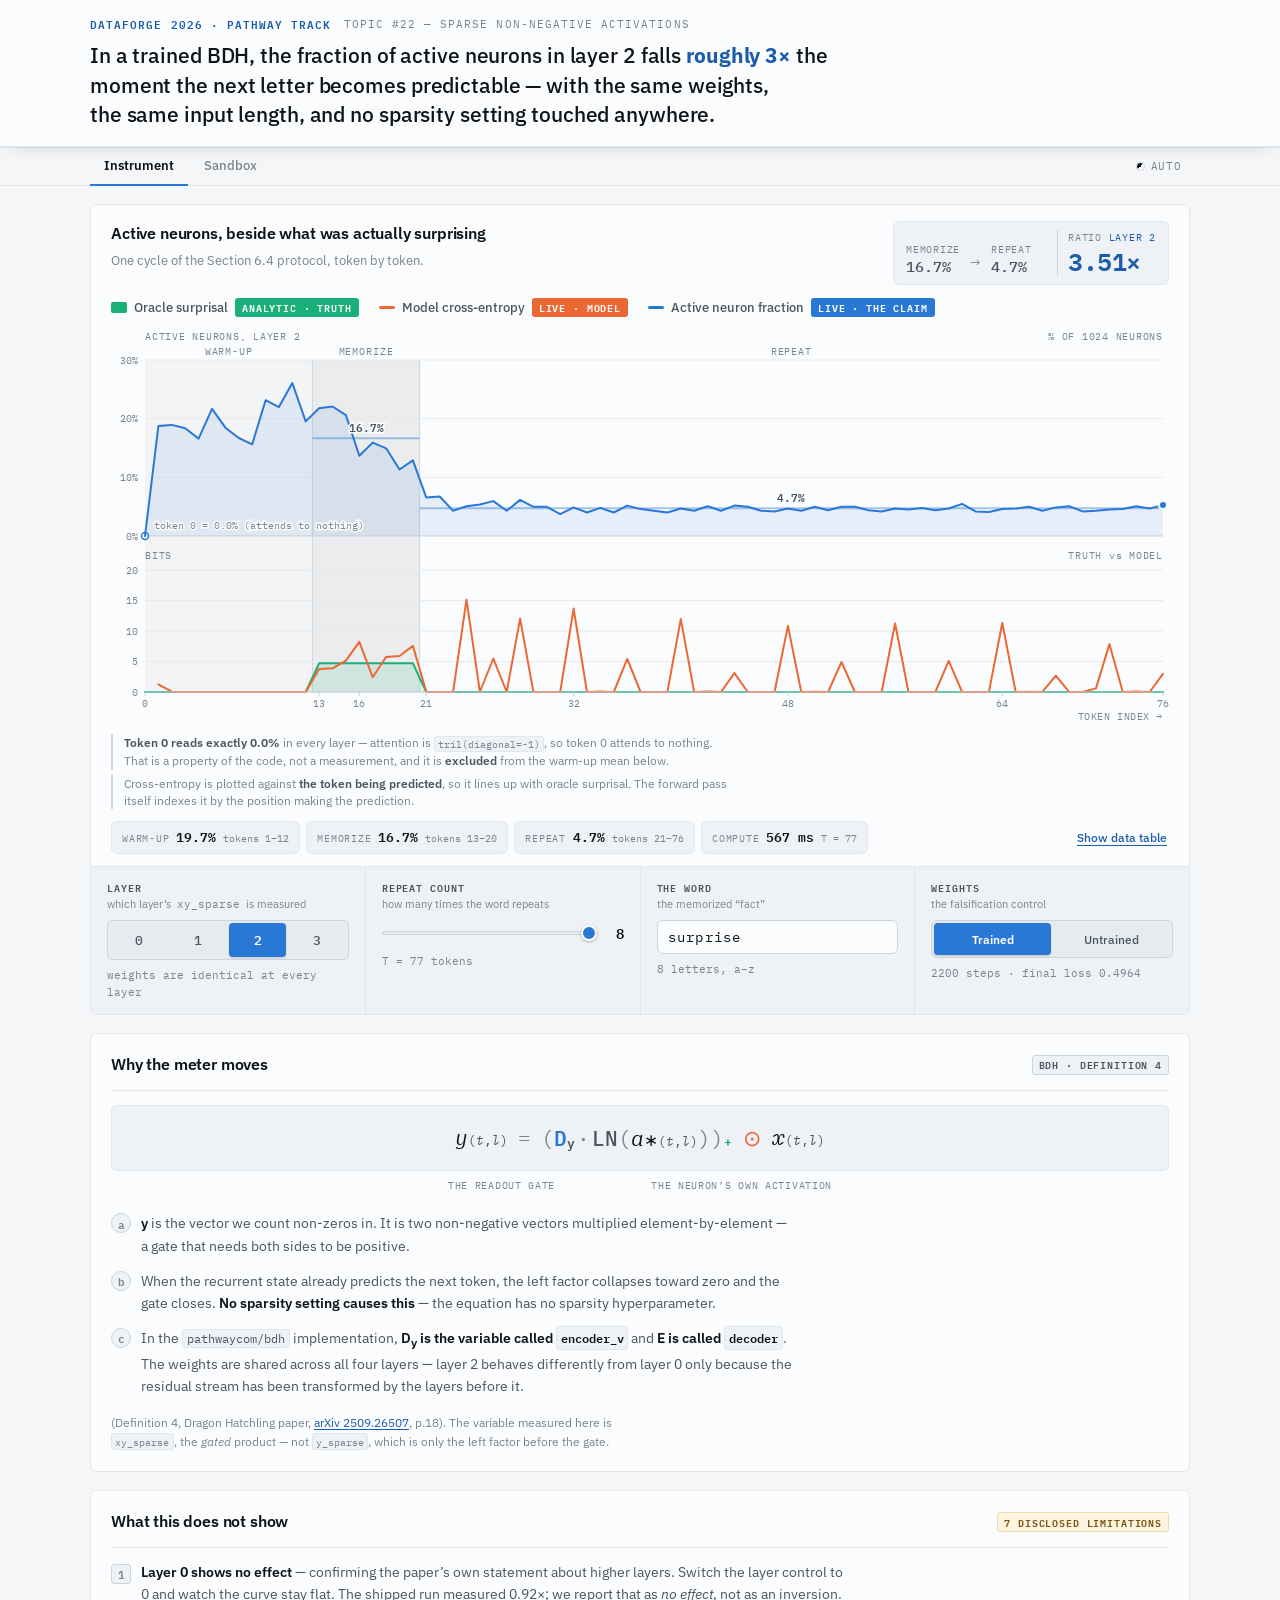
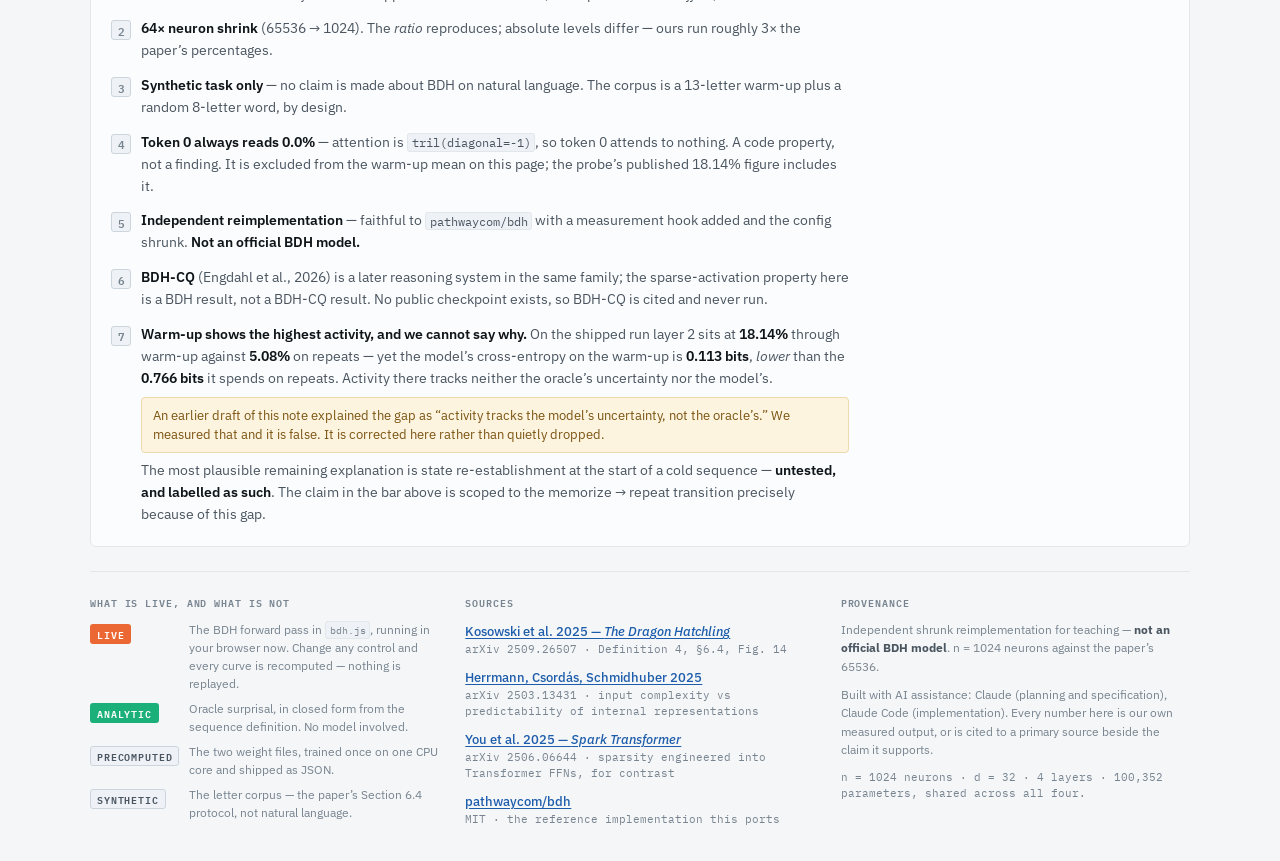
==== index.html @ a25bd355 "Initial release: Sparsity Is Not a Budget (DataForge 2026)" ====
<!DOCTYPE html>
<html lang="en">
<head>
<meta charset="utf-8">
<meta name="viewport" content="width=device-width, initial-scale=1">
<title>Sparsity Is Not a Budget</title>
<meta name="description" content="An interactive instrument: watch a trained BDH's active-neuron count collapse when the next letter becomes predictable. Live forward pass, no backend.">
<link rel="preconnect" href="https://fonts.googleapis.com">
<link rel="preconnect" href="https://fonts.gstatic.com" crossorigin>
<link rel="stylesheet" href="https://fonts.googleapis.com/css2?family=IBM+Plex+Mono:wght@400;500;600&amp;family=IBM+Plex+Sans:wght@400;500;600;700&amp;display=swap">
<link rel="stylesheet" href="style.css">
</head>
<body>

<!-- ============================ 1. CLAIM BAR (sticky) ==================== -->
<header class="claim" id="claimBar">
  <div class="claim__inner">
    <p class="claim__eyebrow">
      <span class="eyebrow__site">DataForge 2026 &middot; Pathway track</span>
      <span class="eyebrow__topic">Topic&nbsp;#22 &mdash; Sparse Non-Negative Activations</span>
    </p>
    <h1 class="claim__text">
      In a trained BDH, the fraction of active neurons in layer&nbsp;2 falls
      <strong>roughly 3&times;</strong> the moment the next letter becomes predictable &mdash;
      with the same weights, the same input length, and no sparsity setting touched anywhere.
    </h1>
  </div>
</header>

<nav class="tabs" aria-label="Views">
  <div class="tabs__inner">
    <button class="tab is-active" id="tabInstrument" role="tab" aria-selected="true" aria-controls="chartPanel" type="button">Instrument</button>
    <button class="tab" id="tabSandbox" role="tab" aria-selected="false" aria-controls="chartPanel" type="button">Sandbox</button>
    <span class="tabs__spacer"></span>
    <button class="theme-toggle" id="themeToggle" type="button" aria-label="Switch colour theme" title="Switch colour theme">
      <span class="theme-toggle__dot" aria-hidden="true"></span><span id="themeToggleLabel">Auto</span>
    </button>
  </div>
</nav>

<main>

<!-- ======================= SANDBOX OFF-DISTRIBUTION BANNER =============== -->
<div class="offdist" id="offdistBanner" hidden>
  <span class="badge badge--warn">OFF-DISTRIBUTION</span>
  <p>This model was trained only on the synthetic protocol above. Behaviour here is
     <strong>not evidence for or against the claim.</strong></p>
</div>

<!-- ============================ 2. MAIN CHART ============================ -->
<section class="panel panel--chart" id="chartPanel">

  <div class="figure__head">
    <div class="figure__titles">
      <h2 class="figure__title">Active neurons, beside what was actually surprising</h2>
      <p class="figure__sub" id="figureSub">One cycle of the Section&nbsp;6.4 protocol, token by token.</p>
    </div>
    <div class="readout" id="readout">
      <div class="readout__item">
        <span class="readout__label">Memorize</span>
        <span class="readout__value" id="roMem">&mdash;</span>
      </div>
      <div class="readout__arrow" aria-hidden="true">&rarr;</div>
      <div class="readout__item">
        <span class="readout__label">Repeat</span>
        <span class="readout__value" id="roRep">&mdash;</span>
      </div>
      <div class="readout__item readout__item--hero">
        <span class="readout__label">Ratio <span class="readout__layer" id="roLayerTag">layer 2</span></span>
        <span class="readout__value readout__value--hero" id="roRatio">&mdash;</span>
      </div>
    </div>
  </div>

  <ul class="legend" id="legend">
    <li class="legend__item">
      <span class="legend__key legend__key--area" data-series="oracle" aria-hidden="true"></span>
      <span class="legend__name">Oracle surprisal</span>
      <span class="badge badge--analytic">ANALYTIC &middot; TRUTH</span>
    </li>
    <li class="legend__item">
      <span class="legend__key" data-series="ce" aria-hidden="true"></span>
      <span class="legend__name">Model cross-entropy</span>
      <span class="badge badge--live">LIVE &middot; MODEL</span>
    </li>
    <li class="legend__item">
      <span class="legend__key" data-series="act" aria-hidden="true"></span>
      <span class="legend__name">Active neuron fraction</span>
      <span class="badge badge--claim">LIVE &middot; THE CLAIM</span>
    </li>
  </ul>

  <figure class="chart" id="chartWrap">
    <div class="chart__status" id="chartStatus" role="status">
      <span class="spinner" aria-hidden="true"></span>
      <span id="chartStatusText">Loading precomputed weights (1.4&nbsp;MB)&hellip;</span>
    </div>
    <svg id="chartSvg" role="img" tabindex="0"
         aria-label="Two stacked panels sharing one token axis. Top: active neuron fraction at the selected layer. Bottom: oracle surprisal and model cross-entropy, both in bits."></svg>
    <div class="tooltip" id="tooltip" hidden></div>
  </figure>

  <p class="chart__notes">
    <span class="note" id="noteTok0"><b>Token&nbsp;0 reads exactly 0.0%</b> in every layer &mdash; attention is
    <code>tril(diagonal=-1)</code>, so token&nbsp;0 attends to nothing. That is a property of the code,
    not a measurement, and it is <b>excluded</b> from the warm-up mean below.</span>
    <span class="note" id="noteAlign">Cross-entropy is plotted against <b>the token being predicted</b>, so it lines up
    with oracle surprisal. The forward pass itself indexes it by the position making the prediction.</span>
  </p>

  <div class="phasemeans">
    <div class="phasemeans__row" id="phaseMeansRow"></div>
    <button class="linkbtn" id="tableToggle" type="button" aria-expanded="false" aria-controls="tableView">Show data table</button>
  </div>

  <div class="tablewrap" id="tableView" hidden>
    <table class="datatable">
      <caption>Every value in the chart, per token. <span class="badge badge--live">LIVE</span></caption>
      <thead>
        <tr>
          <th scope="col">Token</th><th scope="col">Letter</th><th scope="col">Phase</th>
          <th scope="col">Active</th><th scope="col">of 1024</th>
          <th scope="col">Model CE</th><th scope="col">Oracle</th>
        </tr>
      </thead>
      <tbody id="tableBody"></tbody>
    </table>
  </div>

  <!-- ========================== 3. FOUR CONTROLS ========================= -->
  <div class="controls" id="controls">

    <div class="control" id="ctrlLayer">
      <span class="control__label" id="layerLabel">Layer
        <span class="control__hint">which layer&rsquo;s <code>xy_sparse</code> is measured</span>
      </span>
      <div class="segmented" role="radiogroup" aria-labelledby="layerLabel" id="layerSeg">
        <button role="radio" aria-checked="false" data-layer="0" type="button">0</button>
        <button role="radio" aria-checked="false" data-layer="1" type="button">1</button>
        <button role="radio" aria-checked="true"  data-layer="2" type="button" class="is-active">2</button>
        <button role="radio" aria-checked="false" data-layer="3" type="button">3</button>
      </div>
      <p class="control__meta" id="layerMeta">layer 0 is where the claim fails</p>
    </div>

    <div class="control" id="ctrlRepeats">
      <label class="control__label" for="repeatSlider">Repeat count
        <span class="control__hint">how many times the word repeats</span>
      </label>
      <div class="slider">
        <input type="range" id="repeatSlider" min="1" max="8" step="1" value="8">
        <output class="slider__out" id="repeatOut" for="repeatSlider">8</output>
      </div>
      <p class="control__meta" id="repeatMeta">T = 77 tokens</p>
    </div>

    <div class="control" id="ctrlWord">
      <label class="control__label" for="wordInput">The word
        <span class="control__hint">the memorized &ldquo;fact&rdquo;</span>
      </label>
      <input type="text" id="wordInput" value="surprise" maxlength="8" spellcheck="false"
             autocapitalize="off" autocomplete="off" autocorrect="off" aria-describedby="wordMsg">
      <p class="control__meta" id="wordMsg">8 letters, a&ndash;z</p>
    </div>

    <div class="control" id="ctrlWeights">
      <span class="control__label" id="weightsLabel">Weights
        <span class="control__hint">the falsification control</span>
      </span>
      <div class="segmented segmented--wide" role="radiogroup" aria-labelledby="weightsLabel" id="weightsSeg">
        <button role="radio" aria-checked="true" data-weights="trained" type="button" class="is-active">Trained</button>
        <button role="radio" aria-checked="false" data-weights="untrained" type="button">Untrained</button>
      </div>
      <p class="control__meta" id="weightsMeta">2200 steps &middot; final loss 0.4964</p>
    </div>

  </div>

  <div class="control control--sandbox" id="sandboxControl" hidden>
    <label class="control__label" for="sandboxInput">Your letters
      <span class="control__hint">anything a&ndash;z, up to 96</span>
    </label>
    <input type="text" id="sandboxInput" value="thequickbrownfoxjumpsoverthelazydog" maxlength="96"
           spellcheck="false" autocapitalize="off" autocomplete="off" autocorrect="off"
           aria-describedby="sandboxMsg">
    <p class="control__meta" id="sandboxMsg">35 letters</p>
  </div>

</section>

<!-- ========================= 4. MECHANISM PANEL ========================== -->
<section class="panel panel--mech">
  <div class="panel__head">
    <h2>Why the meter moves</h2>
    <span class="badge badge--source">BDH &middot; Definition 4</span>
  </div>

  <div class="eq" role="math" aria-label="y at t and l equals the quantity D-sub-y times layer-norm of a-star at t and l, rectified, element-wise-multiplied by x at t and l">
    <span class="eq__term"><i>y</i><sub>(<i>t</i>,<i>l</i>)</sub></span>
    <span class="eq__rel">=</span>
    <span class="eq__term">
      <span class="eq__paren">(</span><span class="eq__mat">D<sub>y</sub></span><span class="eq__dot">&middot;</span><span class="eq__op">LN</span><span class="eq__paren">(</span><i>a</i><span class="eq__star">&lowast;</span><sub>(<i>t</i>,<i>l</i>)</sub><span class="eq__paren">)</span><span class="eq__paren">)</span><sup class="eq__plus">+</sup>
    </span>
    <span class="eq__odot">&#8857;</span>
    <span class="eq__term"><i>x</i><sub>(<i>t</i>,<i>l</i>)</sub></span>
  </div>
  <p class="eq__gloss"><span class="eq__gloss-a">the readout gate</span><span class="eq__gloss-b">the neuron&rsquo;s own activation</span></p>

  <ol class="mech">
    <li><b>y</b> is the vector we count non-zeros in. It is two non-negative vectors multiplied
        element-by-element &mdash; a gate that needs both sides to be positive.</li>
    <li>When the recurrent state already predicts the next token, the left factor collapses
        toward zero and the gate closes. <b>No sparsity setting causes this</b> &mdash; the equation
        has no sparsity hyperparameter.</li>
    <li>In the <code>pathwaycom/bdh</code> implementation, <b>D<sub>y</sub> is the variable called
        <code>encoder_v</code></b> and <b>E is called <code>decoder</code></b>. The weights are shared
        across all four layers &mdash; layer&nbsp;2 behaves differently from layer&nbsp;0 only because the
        residual stream has been transformed by the layers before it.</li>
  </ol>

  <p class="src">(Definition 4, Dragon Hatchling paper,
     <a href="https://arxiv.org/abs/2509.26507">arXiv 2509.26507</a>, p.18).
     The variable measured here is <code>xy_sparse</code>, the <em>gated</em> product &mdash; not
     <code>y_sparse</code>, which is only the left factor before the gate.</p>
</section>

<!-- ========================== 5. HONESTY PANEL =========================== -->
<section class="panel panel--honesty">
  <div class="panel__head">
    <h2>What this does not show</h2>
    <span class="badge badge--warn">7 disclosed limitations</span>
  </div>
  <ol class="honesty">
    <li><b>Layer 0 shows no effect</b> &mdash; confirming the paper&rsquo;s own statement about higher
        layers. Switch the layer control to 0 and watch the curve stay flat. The shipped run measured
        0.92&times;; we report that as <em>no effect</em>, not as an inversion.</li>
    <li><b>64&times; neuron shrink</b> (65536 &rarr; 1024). The <em>ratio</em> reproduces; absolute
        levels differ &mdash; ours run roughly 3&times; the paper&rsquo;s percentages.</li>
    <li><b>Synthetic task only</b> &mdash; no claim is made about BDH on natural language. The corpus
        is a 13-letter warm-up plus a random 8-letter word, by design.</li>
    <li><b>Token 0 always reads 0.0%</b> &mdash; attention is <code>tril(diagonal=-1)</code>, so token 0
        attends to nothing. A code property, not a finding. It is excluded from the warm-up mean on
        this page; the probe&rsquo;s published 18.14% figure includes it.</li>
    <li><b>Independent reimplementation</b> &mdash; faithful to <code>pathwaycom/bdh</code> with a
        measurement hook added and the config shrunk. <b>Not an official BDH model.</b></li>
    <li><b>BDH-CQ</b> (Engdahl et al., 2026) is a later reasoning system in the same family; the
        sparse-activation property here is a BDH result, not a BDH-CQ result. No public checkpoint
        exists, so BDH-CQ is cited and never run.</li>
    <li><b>Warm-up shows the highest activity, and we cannot say why.</b>
        On the shipped run layer 2 sits at <b>18.14%</b> through warm-up against <b>5.08%</b> on
        repeats &mdash; yet the model&rsquo;s cross-entropy on the warm-up is <b>0.113 bits</b>,
        <em>lower</em> than the <b>0.766 bits</b> it spends on repeats. Activity there tracks neither
        the oracle&rsquo;s uncertainty nor the model&rsquo;s.
        <span class="honesty__corr">An earlier draft of this note explained the gap as
        &ldquo;activity tracks the model&rsquo;s uncertainty, not the oracle&rsquo;s.&rdquo; We measured
        that and it is false. It is corrected here rather than quietly dropped.</span>
        The most plausible remaining explanation is state re-establishment at the start of a cold
        sequence &mdash; <b>untested, and labelled as such</b>. The claim in the bar above is scoped to
        the memorize&nbsp;&rarr;&nbsp;repeat transition precisely because of this gap.</li>
  </ol>
</section>

<!-- ============================== FOOTER ================================= -->
<footer class="foot">
  <div class="foot__grid">
    <div class="foot__col">
      <h3>What is live, and what is not</h3>
      <dl class="keylist">
        <dt><span class="badge badge--live">LIVE</span></dt>
        <dd>The BDH forward pass in <code>bdh.js</code>, running in your browser now. Change any
            control and every curve is recomputed &mdash; nothing is replayed.</dd>
        <dt><span class="badge badge--analytic">ANALYTIC</span></dt>
        <dd>Oracle surprisal, in closed form from the sequence definition. No model involved.</dd>
        <dt><span class="badge badge--pre">PRECOMPUTED</span></dt>
        <dd>The two weight files, trained once on one CPU core and shipped as JSON.</dd>
        <dt><span class="badge badge--syn">SYNTHETIC</span></dt>
        <dd>The letter corpus &mdash; the paper&rsquo;s Section 6.4 protocol, not natural language.</dd>
      </dl>
    </div>
    <div class="foot__col">
      <h3>Sources</h3>
      <ul class="foot__links">
        <li><a href="https://arxiv.org/abs/2509.26507">Kosowski et al. 2025 &mdash; <i>The Dragon Hatchling</i></a>
            <span>arXiv 2509.26507 &middot; Definition 4, &sect;6.4, Fig. 14</span></li>
        <li><a href="https://arxiv.org/abs/2503.13431">Herrmann, Csord&aacute;s, Schmidhuber 2025</a>
            <span>arXiv 2503.13431 &middot; input complexity vs predictability of internal representations</span></li>
        <li><a href="https://arxiv.org/abs/2506.06644">You et al. 2025 &mdash; <i>Spark Transformer</i></a>
            <span>arXiv 2506.06644 &middot; sparsity engineered into Transformer FFNs, for contrast</span></li>
        <li><a href="https://github.com/pathwaycom/bdh">pathwaycom/bdh</a>
            <span>MIT &middot; the reference implementation this ports</span></li>
      </ul>
    </div>
    <div class="foot__col">
      <h3>Provenance</h3>
      <p class="foot__note">Independent shrunk reimplementation for teaching &mdash; <b>not an official
         BDH model</b>. n = 1024 neurons against the paper&rsquo;s 65536.</p>
      <p class="foot__note">Built with AI assistance: Claude (planning and specification),
         Claude Code (implementation). Every number here is our own measured output, or is cited to a
         primary source beside the claim it supports.</p>
      <p class="foot__note foot__stamp" id="buildStamp"></p>
    </div>
  </div>
</footer>

</main>

<script src="bdh.js"></script>
<script src="app.js"></script>
</body>
</html>
---- style.css ----
/* =====================================================================
   Sparsity Is Not a Budget - stylesheet
   DataForge 2026 / Pathway track / Topic #22

   Identity: a laboratory instrument panel. Recessed wells for controls,
   hairline rules, monospace for every measured number, one accent hue.

   Colour: series hues come from the validated dataviz palette and were
   re-run against THIS page's surfaces (#fbfcfd light, #161c21 dark) in
   both modes. Light-mode aqua sits at 2.74:1 against the surface, which
   obligates relief - discharged by the always-present legend, the direct
   end-labels on every curve, and the data table.
   ===================================================================== */

/* ------------------------------------------------------- tokens: light */
:root {
  color-scheme: light;

  --plane:      #f4f6f8;
  --surface:    #fbfcfd;
  --surface-2:  #eef2f6;
  --surface-3:  #e6ebf0;

  --ink:        #0e1418;
  --ink-2:      #4a5560;
  --ink-3:      #78848f;

  --rule:       #e2e7ec;
  --rule-2:     #ccd5dd;

  --accent:     #2a78d6;
  --accent-ink: #1c5cab;
  --accent-wash: rgba(42, 120, 214, 0.10);

  --s-act:      #2a78d6;   /* slot 1  - active neuron fraction (the claim) */
  --s-ce:       #eb6834;   /* slot 2  - model cross-entropy              */
  --s-oracle:   #1baf7a;   /* slot 3  - oracle surprisal (truth)         */
  --s-oracle-wash: rgba(27, 175, 122, 0.13);
  --s-act-wash:    rgba(42, 120, 214, 0.10);

  --warn-bg:    #fdf4e0;
  --warn-ink:   #7a5310;
  --warn-rule:  #ecd9ac;

  --band-warm:  rgba(14, 20, 24, 0.030);
  --band-mem:   rgba(14, 20, 24, 0.065);
  --band-rep:   rgba(14, 20, 24, 0.000);

  --grid:       #e6ebf0;
  --axis:       #ccd5dd;

  --shadow-bar: 0 1px 0 rgba(14, 20, 24, 0.06), 0 6px 20px -14px rgba(14, 20, 24, 0.40);

  --sans: "IBM Plex Sans", ui-sans-serif, system-ui, -apple-system, "Segoe UI", Roboto, sans-serif;
  --mono: "IBM Plex Mono", ui-monospace, SFMono-Regular, "SF Mono", Menlo, Consolas, monospace;

  --wrap: 1140px;
  --r: 6px;
}

/* -------------------------------------------------------- tokens: dark */
@media (prefers-color-scheme: dark) {
  :root:not([data-theme="light"]) {
    color-scheme: dark;

    --plane:      #0c1013;
    --surface:    #161c21;
    --surface-2:  #1d252c;
    --surface-3:  #253039;

    --ink:        #f2f5f7;
    --ink-2:      #b3bec8;
    --ink-3:      #7f8b96;

    --rule:       #242d34;
    --rule-2:     #33404a;

    --accent:     #3987e5;
    --accent-ink: #86b6ef;
    --accent-wash: rgba(57, 135, 229, 0.16);

    --s-act:      #3987e5;
    --s-ce:       #d95926;
    --s-oracle:   #199e70;
    --s-oracle-wash: rgba(25, 158, 112, 0.18);
    --s-act-wash:    rgba(57, 135, 229, 0.15);

    --warn-bg:    #2b2211;
    --warn-ink:   #e8bd63;
    --warn-rule:  #4a3c1c;

    --band-warm:  rgba(255, 255, 255, 0.030);
    --band-mem:   rgba(255, 255, 255, 0.062);
    --band-rep:   rgba(255, 255, 255, 0.000);

    --grid:       #232c33;
    --axis:       #33404a;

    --shadow-bar: 0 1px 0 rgba(0, 0, 0, 0.5), 0 8px 24px -16px rgba(0, 0, 0, 0.9);
  }
}

:root[data-theme="dark"] {
  color-scheme: dark;

  --plane:      #0c1013;
  --surface:    #161c21;
  --surface-2:  #1d252c;
  --surface-3:  #253039;

  --ink:        #f2f5f7;
  --ink-2:      #b3bec8;
  --ink-3:      #7f8b96;

  --rule:       #242d34;
  --rule-2:     #33404a;

  --accent:     #3987e5;
  --accent-ink: #86b6ef;
  --accent-wash: rgba(57, 135, 229, 0.16);

  --s-act:      #3987e5;
  --s-ce:       #d95926;
  --s-oracle:   #199e70;
  --s-oracle-wash: rgba(25, 158, 112, 0.18);
  --s-act-wash:    rgba(57, 135, 229, 0.15);

  --warn-bg:    #2b2211;
  --warn-ink:   #e8bd63;
  --warn-rule:  #4a3c1c;

  --band-warm:  rgba(255, 255, 255, 0.030);
  --band-mem:   rgba(255, 255, 255, 0.062);
  --band-rep:   rgba(255, 255, 255, 0.000);

  --grid:       #232c33;
  --axis:       #33404a;

  --shadow-bar: 0 1px 0 rgba(0, 0, 0, 0.5), 0 8px 24px -16px rgba(0, 0, 0, 0.9);
}

/* ------------------------------------------------------------ baseline */
*, *::before, *::after { box-sizing: border-box; }

/* Author styles beat the UA sheet, so several flex/grid components here
   would ignore the `hidden` attribute without this. The app toggles
   visibility with el.hidden throughout, so it has to hold everywhere. */
[hidden] { display: none !important; }

html { -webkit-text-size-adjust: 100%; }

body {
  margin: 0;
  background: var(--plane);
  color: var(--ink);
  font-family: var(--sans);
  font-size: 15px;
  line-height: 1.6;
  -webkit-font-smoothing: antialiased;
}

h1, h2, h3 { text-wrap: balance; margin: 0; }
p { margin: 0; }
a { color: var(--accent-ink); text-decoration-thickness: 1px; text-underline-offset: 2px; }
a:hover { color: var(--accent); }

code {
  font-family: var(--mono);
  font-size: 0.86em;
  background: var(--surface-2);
  border: 1px solid var(--rule);
  border-radius: 3px;
  padding: 0.08em 0.32em;
}

:focus-visible {
  outline: 2px solid var(--accent);
  outline-offset: 2px;
  border-radius: 2px;
}

main {
  max-width: var(--wrap);
  margin: 0 auto;
  padding: 18px 20px 0;
  display: flex;
  flex-direction: column;
  gap: 18px;
}

/* ================================================== 1. CLAIM BAR ====== */
.claim {
  position: sticky;
  top: 0;
  z-index: 40;
  background: var(--surface);
  border-bottom: 1px solid var(--rule);
  box-shadow: var(--shadow-bar);
  transition: padding 160ms ease;
}

.claim__inner {
  max-width: var(--wrap);
  margin: 0 auto;
  padding: 16px 20px;
  display: flex;
  flex-direction: column;
  gap: 8px;
  transition: padding 160ms ease, gap 160ms ease;
}

.claim__eyebrow {
  display: flex;
  flex-wrap: wrap;
  gap: 6px 12px;
  font-family: var(--mono);
  font-size: 10.5px;
  letter-spacing: 0.10em;
  text-transform: uppercase;
  color: var(--ink-3);
  transition: opacity 140ms ease, max-height 160ms ease;
  overflow: hidden;
  max-height: 46px;   /* room for two lines: the pair wraps below ~430px */
}

.eyebrow__site { color: var(--accent-ink); font-weight: 600; }

.claim__text {
  font-size: clamp(15px, 1.05vw + 11.5px, 21px);
  font-weight: 500;
  line-height: 1.42;
  letter-spacing: -0.005em;
  max-width: 74ch;
  color: var(--ink);
  transition: font-size 160ms ease;
}

.claim__text strong {
  font-weight: 700;
  color: var(--accent-ink);
  white-space: nowrap;
}

/* scroll-condensed state: the sentence stays whole, the chrome recedes */
.claim.is-condensed .claim__inner { padding-top: 9px; padding-bottom: 9px; gap: 0; }
.claim.is-condensed .claim__eyebrow { max-height: 0; opacity: 0; }
.claim.is-condensed .claim__text { font-size: clamp(12.5px, 0.62vw + 10.6px, 15.5px); }

/* ====================================================== TAB STRIP ===== */
.tabs {
  position: sticky;
  z-index: 39;
  top: var(--claim-h, 96px);
  background: var(--plane);
  border-bottom: 1px solid var(--rule);
}

.tabs__inner {
  max-width: var(--wrap);
  margin: 0 auto;
  padding: 0 20px;
  display: flex;
  align-items: stretch;
  gap: 2px;
}

.tabs__spacer { flex: 1; }

.tab {
  appearance: none;
  border: 0;
  background: none;
  font-family: var(--sans);
  font-size: 13px;
  font-weight: 500;
  color: var(--ink-3);
  padding: 10px 14px;
  cursor: pointer;
  border-bottom: 2px solid transparent;
  margin-bottom: -1px;
  transition: color 120ms ease, border-color 120ms ease;
}

.tab:hover { color: var(--ink-2); }
.tab.is-active { color: var(--ink); border-bottom-color: var(--accent); font-weight: 600; }

.theme-toggle {
  appearance: none;
  background: none;
  border: 0;
  align-self: center;
  display: flex;
  align-items: center;
  gap: 6px;
  font-family: var(--mono);
  font-size: 10.5px;
  letter-spacing: 0.08em;
  text-transform: uppercase;
  color: var(--ink-3);
  cursor: pointer;
  padding: 6px 8px;
}

.theme-toggle:hover { color: var(--ink-2); }

.theme-toggle__dot {
  width: 9px; height: 9px;
  border-radius: 50%;
  border: 1px solid var(--rule-2);
  background: linear-gradient(135deg, var(--ink) 50%, var(--surface) 50%);
}

/* ========================================================= PANELS ===== */
.panel {
  background: var(--surface);
  border: 1px solid var(--rule);
  border-radius: var(--r);
}

.panel--chart { padding: 0; overflow: hidden; }

.panel--mech, .panel--honesty { padding: 18px 20px 20px; }

.panel__head {
  display: flex;
  align-items: center;
  justify-content: space-between;
  gap: 12px;
  flex-wrap: wrap;
  padding-bottom: 12px;
  margin-bottom: 14px;
  border-bottom: 1px solid var(--rule);
}

.panel__head h2 { font-size: 16px; font-weight: 600; letter-spacing: -0.01em; }

/* ========================================================= BADGES ===== */
.badge {
  display: inline-block;
  font-family: var(--mono);
  font-size: 9.5px;
  font-weight: 600;
  letter-spacing: 0.09em;
  text-transform: uppercase;
  padding: 2.5px 6px;
  border-radius: 3px;
  border: 1px solid transparent;
  white-space: nowrap;
  line-height: 1.35;
}

.badge--live     { color: #fff;            background: var(--s-ce);      }
.badge--claim    { color: #fff;            background: var(--s-act);     }
.badge--analytic { color: #fff;            background: var(--s-oracle);  }
.badge--pre      { color: var(--ink-2);    background: var(--surface-2); border-color: var(--rule-2); }
.badge--syn      { color: var(--ink-2);    background: var(--surface-2); border-color: var(--rule-2); }
.badge--source   { color: var(--ink-2);    background: var(--surface-2); border-color: var(--rule-2); }
.badge--warn     { color: var(--warn-ink); background: var(--warn-bg);   border-color: var(--warn-rule); }

/* ============================================= OFF-DISTRIBUTION ======= */
.offdist {
  display: flex;
  gap: 12px;
  align-items: flex-start;
  background: var(--warn-bg);
  border: 1px solid var(--warn-rule);
  border-radius: var(--r);
  padding: 12px 14px;
  color: var(--warn-ink);
  font-size: 13.5px;
  line-height: 1.5;
}

.offdist p { max-width: 78ch; }
.offdist strong { font-weight: 600; }

/* ==================================================== FIGURE HEAD ===== */
.figure__head {
  display: flex;
  align-items: flex-start;
  justify-content: space-between;
  gap: 16px 24px;
  flex-wrap: wrap;
  padding: 16px 20px 12px;
}

.figure__title { font-size: 16px; font-weight: 600; letter-spacing: -0.01em; }

.figure__sub {
  font-size: 12.5px;
  color: var(--ink-3);
  margin-top: 3px;
  max-width: 62ch;
}

/* the claim's own numbers, read straight off the live curve */
.readout {
  display: flex;
  align-items: flex-end;
  gap: 10px;
  padding: 8px 12px;
  background: var(--surface-2);
  border: 1px solid var(--rule);
  border-radius: var(--r);
}

.readout__item { display: flex; flex-direction: column; gap: 1px; min-width: 54px; }

.readout__label {
  font-family: var(--mono);
  font-size: 9.5px;
  letter-spacing: 0.08em;
  text-transform: uppercase;
  color: var(--ink-3);
  white-space: nowrap;
}

.readout__layer { color: var(--accent-ink); }

.readout__value {
  font-family: var(--mono);
  font-size: 15px;
  font-weight: 500;
  color: var(--ink-2);
  font-variant-numeric: tabular-nums;
  line-height: 1.2;
}

.readout__value--hero {
  font-size: 25px;
  font-weight: 600;
  color: var(--accent-ink);
  font-variant-numeric: normal;
  letter-spacing: -0.02em;
}

.readout__arrow { color: var(--ink-3); font-size: 13px; padding-bottom: 3px; }

.readout__item--hero { border-left: 1px solid var(--rule-2); padding-left: 10px; margin-left: 2px; }

.readout.is-stale { opacity: 0.45; }

/* ========================================================= LEGEND ===== */
.legend {
  list-style: none;
  margin: 0;
  padding: 0 20px 12px;
  display: flex;
  flex-wrap: wrap;
  gap: 8px 20px;
}

.legend__item { display: flex; align-items: center; gap: 7px; }

.legend__key {
  width: 16px; height: 3px; border-radius: 2px; flex: none;
}

.legend__key[data-series="act"]    { background: var(--s-act);    }
.legend__key[data-series="ce"]     { background: var(--s-ce);     }
.legend__key[data-series="oracle"] { background: var(--s-oracle); }

.legend__key--area {
  height: 11px;
  border-radius: 2px;
  background: var(--s-oracle-wash);
  border-bottom: 2px solid var(--s-oracle);
}

.legend__name { font-size: 12.5px; color: var(--ink-2); font-weight: 500; }

.legend__item.is-dim { opacity: 0.34; }

/* ========================================================== CHART ===== */
.chart {
  position: relative;
  margin: 0;
  padding: 0 8px;
}

#chartSvg { display: block; width: 100%; height: auto; touch-action: pan-y; }

.chart__status {
  position: absolute;
  inset: 0;
  display: flex;
  align-items: center;
  justify-content: center;
  gap: 10px;
  background: color-mix(in srgb, var(--surface) 84%, transparent);
  font-size: 12.5px;
  color: var(--ink-2);
  z-index: 3;
  border-radius: var(--r);
}

.chart__status[hidden] { display: none; }
.chart__status.is-error { color: var(--warn-ink); background: var(--warn-bg); text-align: center; padding: 0 20px; }

.spinner {
  width: 13px; height: 13px; flex: none;
  border: 2px solid var(--rule-2);
  border-top-color: var(--accent);
  border-radius: 50%;
  animation: spin 720ms linear infinite;
}

@keyframes spin { to { transform: rotate(360deg); } }

.tooltip {
  position: absolute;
  z-index: 6;
  pointer-events: none;
  background: var(--surface);
  border: 1px solid var(--rule-2);
  border-radius: var(--r);
  box-shadow: 0 8px 24px -12px rgba(0, 0, 0, 0.45);
  padding: 8px 10px;
  min-width: 168px;
  font-size: 12px;
}

.tooltip[hidden] { display: none; }

.tip__head {
  display: flex;
  align-items: baseline;
  gap: 7px;
  padding-bottom: 6px;
  margin-bottom: 6px;
  border-bottom: 1px solid var(--rule);
}

.tip__tok { font-family: var(--mono); font-size: 10px; color: var(--ink-3); letter-spacing: 0.06em; }
.tip__letter { font-family: var(--mono); font-size: 15px; font-weight: 600; color: var(--ink); }
.tip__phase { margin-left: auto; font-family: var(--mono); font-size: 9.5px; text-transform: uppercase; letter-spacing: 0.08em; color: var(--ink-3); }

.tip__row { display: flex; align-items: center; gap: 7px; padding: 1.5px 0; }
.tip__key { width: 11px; height: 2.5px; border-radius: 2px; flex: none; }
.tip__val { font-family: var(--mono); font-weight: 600; color: var(--ink); font-variant-numeric: tabular-nums; }
.tip__name { color: var(--ink-3); font-size: 11px; margin-left: auto; }
.tip__note { margin-top: 5px; padding-top: 5px; border-top: 1px solid var(--rule); color: var(--ink-3); font-size: 10.5px; line-height: 1.4; }

/* ---------------------------------------------------- chart notes ---- */
.chart__notes {
  display: flex;
  flex-direction: column;
  gap: 5px;
  padding: 10px 20px 0;
}

.note {
  font-size: 11.5px;
  line-height: 1.5;
  color: var(--ink-3);
  padding-left: 11px;
  border-left: 2px solid var(--rule-2);
  max-width: 88ch;
}

.note b { color: var(--ink-2); font-weight: 600; }

/* --------------------------------------------------- phase means ----- */
.phasemeans {
  display: flex;
  align-items: center;
  justify-content: space-between;
  gap: 12px;
  flex-wrap: wrap;
  padding: 12px 20px;
}

.phasemeans__row { display: flex; flex-wrap: wrap; gap: 6px; }

.pm {
  display: flex;
  align-items: baseline;
  gap: 7px;
  background: var(--surface-2);
  border: 1px solid var(--rule);
  border-radius: var(--r);
  padding: 5px 10px;
}

.pm__name {
  font-family: var(--mono);
  font-size: 9.5px;
  letter-spacing: 0.08em;
  text-transform: uppercase;
  color: var(--ink-3);
}

.pm__val { font-family: var(--mono); font-size: 13px; font-weight: 600; color: var(--ink); font-variant-numeric: tabular-nums; }
.pm__n   { font-family: var(--mono); font-size: 10px; color: var(--ink-3); }

.linkbtn {
  appearance: none;
  background: none;
  border: 0;
  padding: 4px 2px;
  font-family: var(--sans);
  font-size: 12px;
  font-weight: 500;
  color: var(--accent-ink);
  cursor: pointer;
  text-decoration: underline;
  text-underline-offset: 3px;
}

.linkbtn:hover { color: var(--accent); }

/* ----------------------------------------------------- data table ---- */
.tablewrap { max-height: 320px; overflow: auto; border-top: 1px solid var(--rule); border-bottom: 1px solid var(--rule); }
.tablewrap[hidden] { display: none; }

.datatable { width: 100%; border-collapse: collapse; font-size: 12px; }

.datatable caption {
  text-align: left;
  padding: 10px 20px;
  font-size: 11.5px;
  color: var(--ink-3);
  background: var(--surface);
  position: sticky;
  top: 0;
  z-index: 2;
}

.datatable th, .datatable td {
  padding: 4px 10px;
  text-align: right;
  border-bottom: 1px solid var(--rule);
  font-variant-numeric: tabular-nums;
  font-family: var(--mono);
  white-space: nowrap;
}

.datatable th {
  position: sticky;
  top: 37px;
  background: var(--surface-2);
  color: var(--ink-3);
  font-weight: 500;
  font-size: 10px;
  letter-spacing: 0.06em;
  text-transform: uppercase;
  z-index: 1;
}

.datatable th:first-child, .datatable td:first-child { padding-left: 20px; }
.datatable th:last-child,  .datatable td:last-child  { padding-right: 20px; }
.datatable td:nth-child(2), .datatable td:nth-child(3) { text-align: left; color: var(--ink-2); }
.datatable tbody tr:hover td { background: var(--surface-2); }
.datatable .is-tok0 td { color: var(--ink-3); font-style: italic; }

/* ======================================================= CONTROLS ===== */
.controls {
  display: grid;
  grid-template-columns: repeat(4, 1fr);
  gap: 1px;
  background: var(--rule);
  border-top: 1px solid var(--rule);
}

.control {
  background: var(--surface-2);
  padding: 12px 16px 13px;
  display: flex;
  flex-direction: column;
  gap: 7px;
}

.control--sandbox { border-top: 1px solid var(--rule); }
.control--sandbox[hidden] { display: none; }

.control__label {
  display: flex;
  flex-direction: column;
  gap: 1px;
  font-family: var(--mono);
  font-size: 10px;
  font-weight: 600;
  letter-spacing: 0.09em;
  text-transform: uppercase;
  color: var(--ink-2);
}

.control__hint {
  font-family: var(--sans);
  font-size: 11px;
  font-weight: 400;
  letter-spacing: 0;
  text-transform: none;
  color: var(--ink-3);
}

.control__hint code { font-size: 10.5px; padding: 0 3px; background: none; border: 0; color: var(--ink-3); }

.control__meta {
  font-family: var(--mono);
  font-size: 10.5px;
  color: var(--ink-3);
  font-variant-numeric: tabular-nums;
  min-height: 15px;
}

.control__meta.is-bad { color: var(--warn-ink); }

/* segmented ----------------------------------------------------------- */
.segmented {
  display: flex;
  gap: 2px;
  background: var(--surface-3);
  border: 1px solid var(--rule-2);
  border-radius: var(--r);
  padding: 2px;
}

.segmented button {
  appearance: none;
  flex: 1;
  border: 0;
  background: none;
  border-radius: 4px;
  padding: 6px 4px;
  font-family: var(--mono);
  font-size: 12.5px;
  font-weight: 500;
  color: var(--ink-2);
  cursor: pointer;
  transition: background 110ms ease, color 110ms ease;
  min-height: 32px;
}

.segmented--wide button { font-family: var(--sans); font-size: 12px; }

.segmented button:hover { background: var(--surface); color: var(--ink); }

.segmented button.is-active {
  background: var(--accent);
  color: #fff;
  font-weight: 600;
  box-shadow: 0 1px 2px rgba(0, 0, 0, 0.16);
}

/* slider -------------------------------------------------------------- */
.slider { display: flex; align-items: center; gap: 11px; }

.slider__out {
  font-family: var(--mono);
  font-size: 14px;
  font-weight: 600;
  color: var(--ink);
  min-width: 15px;
  text-align: right;
  font-variant-numeric: tabular-nums;
}

input[type="range"] {
  appearance: none;
  -webkit-appearance: none;
  flex: 1;
  height: 26px;
  background: none;
  cursor: pointer;
  margin: 0;
}

input[type="range"]::-webkit-slider-runnable-track {
  height: 4px;
  border-radius: 2px;
  background: var(--surface-3);
  border: 1px solid var(--rule-2);
}

input[type="range"]::-webkit-slider-thumb {
  -webkit-appearance: none;
  width: 16px; height: 16px;
  margin-top: -7px;
  border-radius: 50%;
  background: var(--accent);
  border: 2px solid var(--surface);
  box-shadow: 0 1px 3px rgba(0, 0, 0, 0.28);
}

input[type="range"]::-moz-range-track {
  height: 4px;
  border-radius: 2px;
  background: var(--surface-3);
  border: 1px solid var(--rule-2);
}

input[type="range"]::-moz-range-thumb {
  width: 14px; height: 14px;
  border-radius: 50%;
  background: var(--accent);
  border: 2px solid var(--surface);
  box-shadow: 0 1px 3px rgba(0, 0, 0, 0.28);
}

/* text inputs --------------------------------------------------------- */
.control input[type="text"] {
  font-family: var(--mono);
  font-size: 14px;
  letter-spacing: 0.09em;
  padding: 7px 10px;
  background: var(--surface);
  color: var(--ink);
  border: 1px solid var(--rule-2);
  border-radius: var(--r);
  width: 100%;
  min-height: 34px;
}

.control input[type="text"]:focus-visible { border-color: var(--accent); }
.control input[type="text"].is-bad { border-color: var(--warn-rule); background: var(--warn-bg); }

/* ====================================================== MECHANISM ===== */
.eq {
  display: flex;
  flex-wrap: wrap;
  align-items: center;
  justify-content: center;
  gap: 4px 8px;
  background: var(--surface-2);
  border: 1px solid var(--rule);
  border-radius: var(--r);
  padding: 18px 16px;
  font-family: var(--mono);
  font-size: clamp(15px, 1.5vw + 9px, 21px);
  color: var(--ink);
  line-height: 1.3;
  overflow-x: auto;
}

.eq i { font-style: italic; }
.eq sub { font-size: 0.6em; vertical-align: -0.18em; color: var(--ink-2); }
.eq__term { display: inline-flex; align-items: baseline; white-space: nowrap; }
.eq__rel { color: var(--ink-3); padding: 0 2px; }
.eq__paren { color: var(--ink-3); }
.eq__mat { font-weight: 600; color: var(--s-act); }
.eq__dot { color: var(--ink-3); padding: 0 2px; }
.eq__op { font-weight: 500; color: var(--ink-2); letter-spacing: 0.02em; }
.eq__star { font-size: 0.8em; vertical-align: 0.1em; }
.eq__plus { font-size: 0.62em; vertical-align: 0.55em; font-weight: 700; color: var(--s-oracle); }
.eq__odot { font-size: 1.05em; color: var(--s-ce); padding: 0 3px; }

.eq__gloss {
  display: flex;
  justify-content: center;
  gap: clamp(12px, 8vw, 96px);
  margin-top: 7px;
  font-family: var(--mono);
  font-size: 10px;
  letter-spacing: 0.07em;
  text-transform: uppercase;
  color: var(--ink-3);
  text-align: center;
}

.mech {
  margin: 18px 0 0;
  padding: 0;
  list-style: none;
  counter-reset: mech;
  display: flex;
  flex-direction: column;
  gap: 12px;
  max-width: 76ch;
}

.mech li {
  counter-increment: mech;
  position: relative;
  padding-left: 30px;
  font-size: 14px;
  line-height: 1.62;
  color: var(--ink-2);
}

.mech li::before {
  content: counter(mech, lower-alpha);
  position: absolute;
  left: 0;
  top: 1px;
  width: 20px;
  height: 20px;
  display: grid;
  place-items: center;
  border-radius: 50%;
  background: var(--surface-2);
  border: 1px solid var(--rule-2);
  font-family: var(--mono);
  font-size: 10.5px;
  font-weight: 600;
  color: var(--ink-3);
}

.mech b { color: var(--ink); font-weight: 600; }

.src { margin-top: 16px; font-size: 12px; color: var(--ink-3); max-width: 76ch; line-height: 1.55; }

/* ======================================================== HONESTY ===== */
.honesty {
  margin: 0;
  padding-left: 0;
  list-style: none;
  counter-reset: hon;
  display: flex;
  flex-direction: column;
  gap: 13px;
  max-width: 82ch;
}

.honesty li {
  counter-increment: hon;
  position: relative;
  padding-left: 30px;
  font-size: 13.5px;
  line-height: 1.62;
  color: var(--ink-2);
}

.honesty li::before {
  content: counter(hon);
  position: absolute;
  left: 0;
  top: 2px;
  width: 20px;
  height: 20px;
  display: grid;
  place-items: center;
  border-radius: 3px;
  background: var(--surface-2);
  border: 1px solid var(--rule-2);
  font-family: var(--mono);
  font-size: 10.5px;
  font-weight: 600;
  color: var(--ink-3);
}

.honesty b { color: var(--ink); font-weight: 600; }

.honesty__corr {
  display: block;
  margin: 7px 0;
  padding: 8px 11px;
  background: var(--warn-bg);
  border: 1px solid var(--warn-rule);
  border-radius: 4px;
  color: var(--warn-ink);
  font-size: 12.5px;
  line-height: 1.55;
}

/* ========================================================= FOOTER ===== */
.foot {
  border-top: 1px solid var(--rule);
  margin-top: 6px;
  padding: 22px 0 34px;
}

.foot__grid {
  display: grid;
  grid-template-columns: repeat(3, 1fr);
  gap: 26px;
}

.foot__col h3 {
  font-family: var(--mono);
  font-size: 10px;
  font-weight: 600;
  letter-spacing: 0.09em;
  text-transform: uppercase;
  color: var(--ink-3);
  margin-bottom: 11px;
}

.keylist { margin: 0; display: grid; grid-template-columns: auto 1fr; gap: 7px 10px; align-items: start; }
.keylist dt { padding-top: 1px; }
.keylist dd { margin: 0; font-size: 12px; line-height: 1.5; color: var(--ink-3); }

.foot__links { list-style: none; margin: 0; padding: 0; display: flex; flex-direction: column; gap: 9px; }
.foot__links li { display: flex; flex-direction: column; gap: 1px; }
.foot__links a { font-size: 12.5px; font-weight: 500; }
.foot__links span { font-size: 11px; color: var(--ink-3); font-family: var(--mono); line-height: 1.45; }

.foot__note { font-size: 12px; line-height: 1.55; color: var(--ink-3); margin-bottom: 9px; }
.foot__note b { color: var(--ink-2); }
.foot__stamp { font-family: var(--mono); font-size: 10.5px; }

/* ========================================================= MOBILE ===== */
@media (max-width: 860px) {
  .controls { grid-template-columns: repeat(2, 1fr); }
  .foot__grid { grid-template-columns: 1fr 1fr; }
  .figure__head { flex-direction: column; }
  .readout { width: 100%; }
}

@media (max-width: 560px) {
  body { font-size: 14.5px; }
  main { padding: 14px 12px 0; gap: 14px; }
  .claim__inner { padding: 12px 14px; }
  .tabs__inner { padding: 0 12px; }
  .controls { grid-template-columns: 1fr; }
  .foot__grid { grid-template-columns: 1fr; gap: 20px; }
  .figure__head { padding: 13px 14px 10px; }
  .legend { padding: 0 14px 10px; gap: 6px 14px; }
  .chart { padding: 0 4px; }
  .chart__notes { padding: 8px 14px 0; }
  .phasemeans { padding: 11px 14px; }
  .panel--mech, .panel--honesty { padding: 15px 14px 17px; }
  .control { padding: 11px 14px 12px; }
  .datatable th:first-child, .datatable td:first-child { padding-left: 14px; }
  .datatable th:last-child,  .datatable td:last-child  { padding-right: 14px; }
  .datatable caption { padding: 9px 14px; }
  .readout__value--hero { font-size: 22px; }
  .eq { padding: 15px 10px; }
  .eq__gloss { gap: 10px; font-size: 9px; }
  .foot { padding: 18px 12px 28px; }
  .mech li, .honesty li { padding-left: 26px; }
}

/* the mechanism gloss only makes sense while the equation is on one line */
@media (max-width: 430px) { .eq__gloss { display: none; } }

@media (prefers-reduced-motion: reduce) {
  *, *::before, *::after {
    animation-duration: 0.01ms !important;
    animation-iteration-count: 1 !important;
    transition-duration: 0.01ms !important;
  }
}
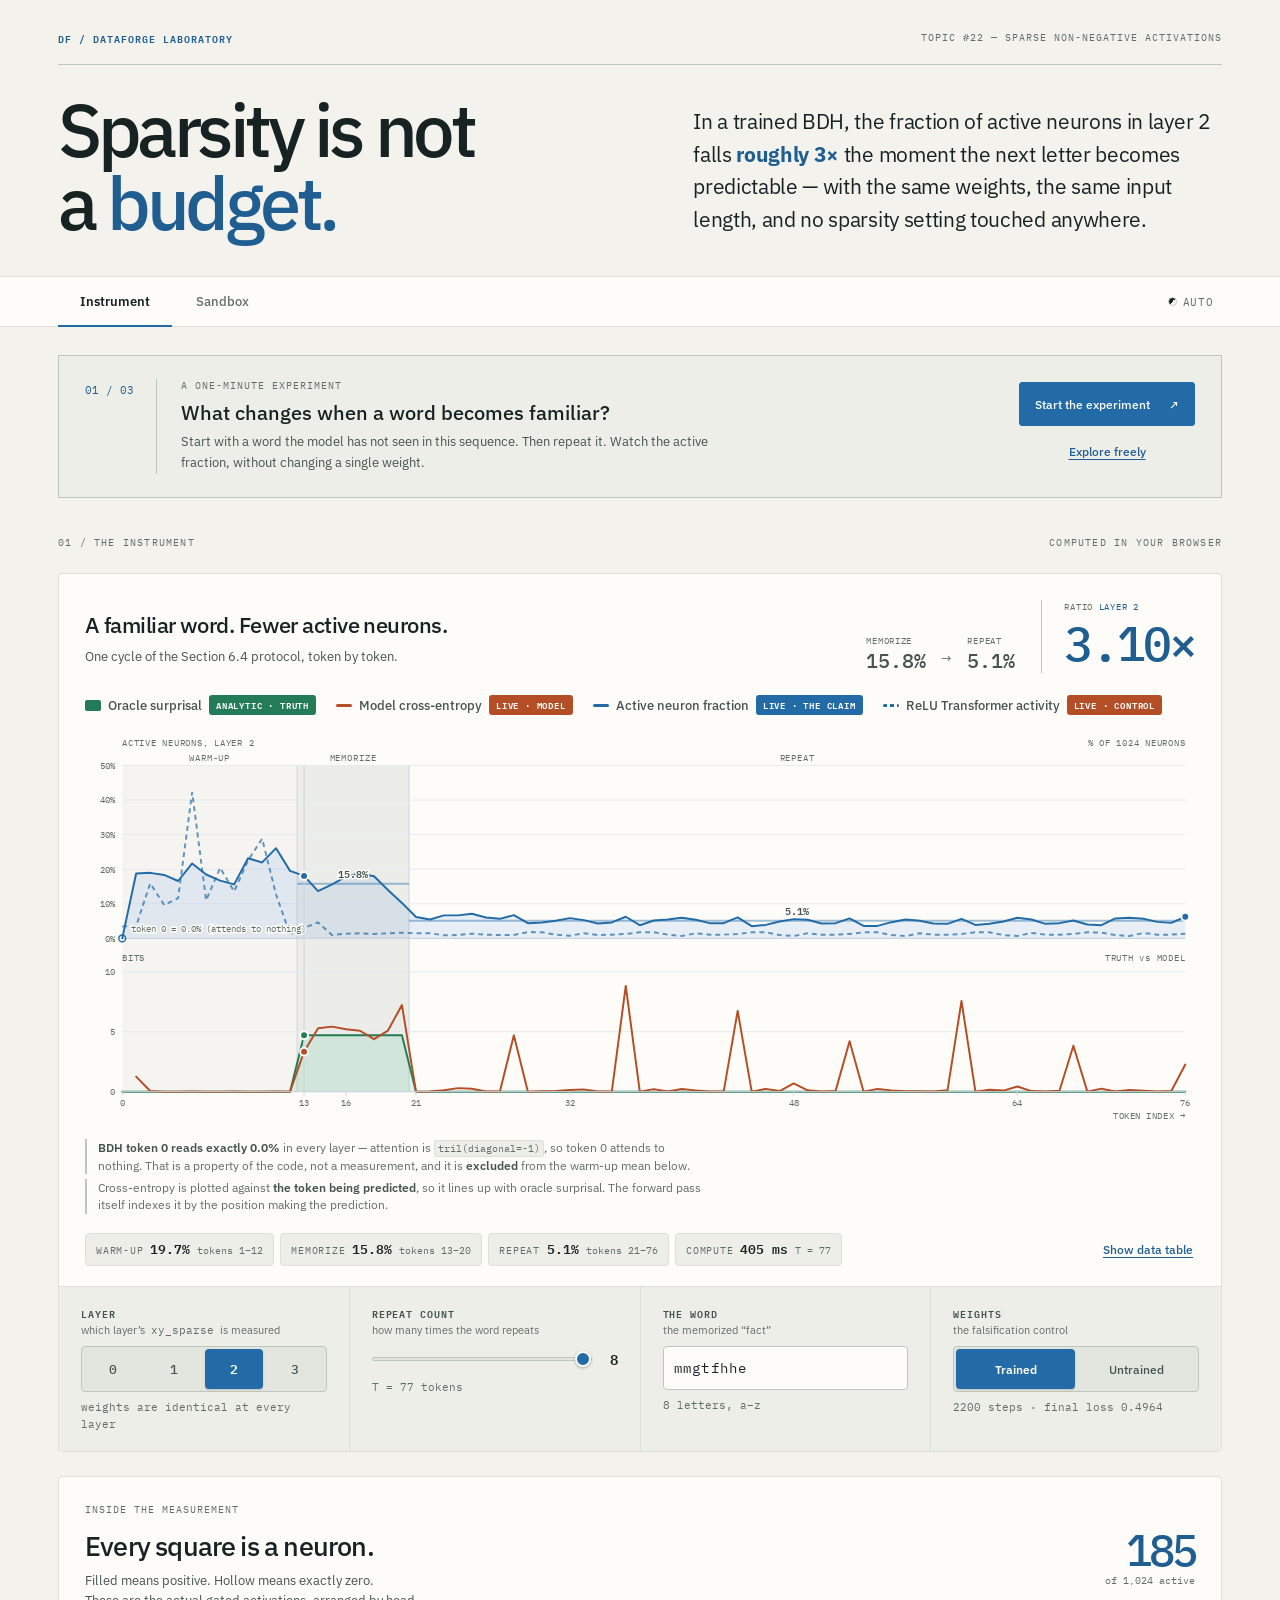
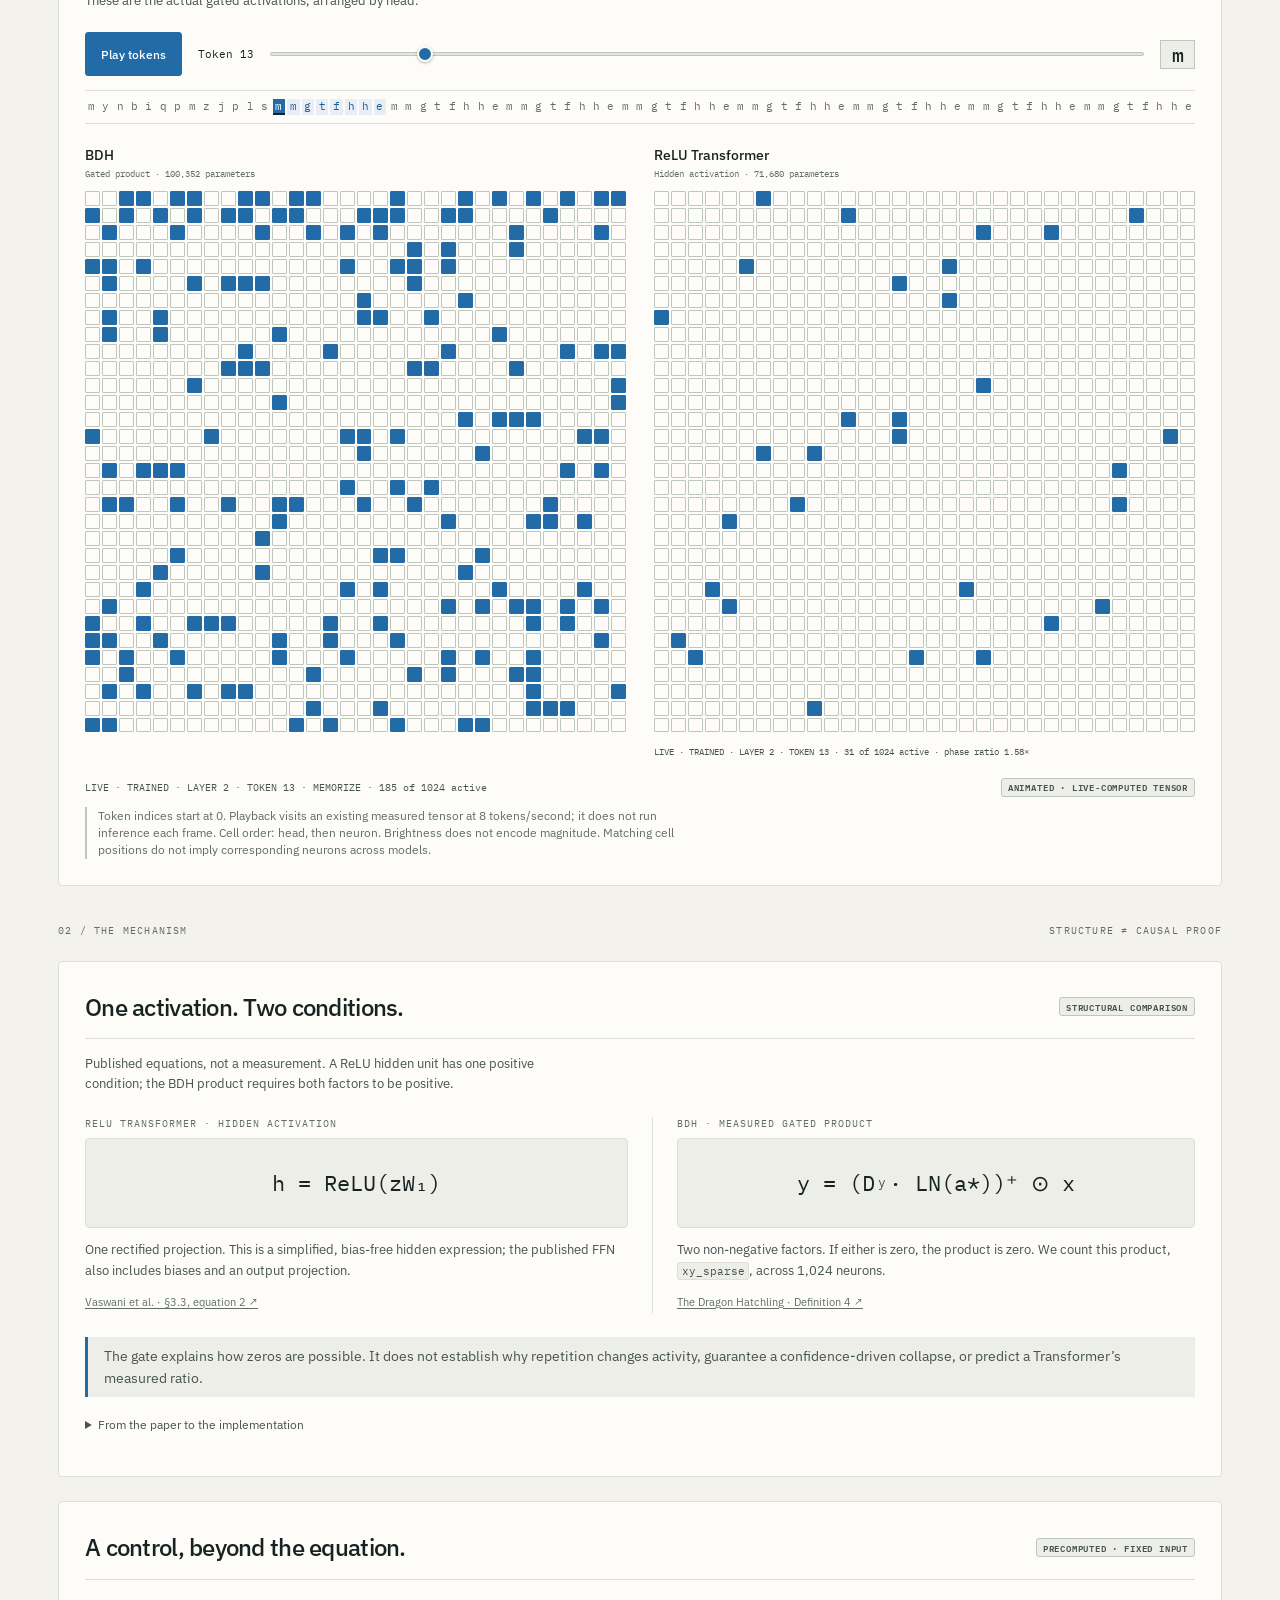
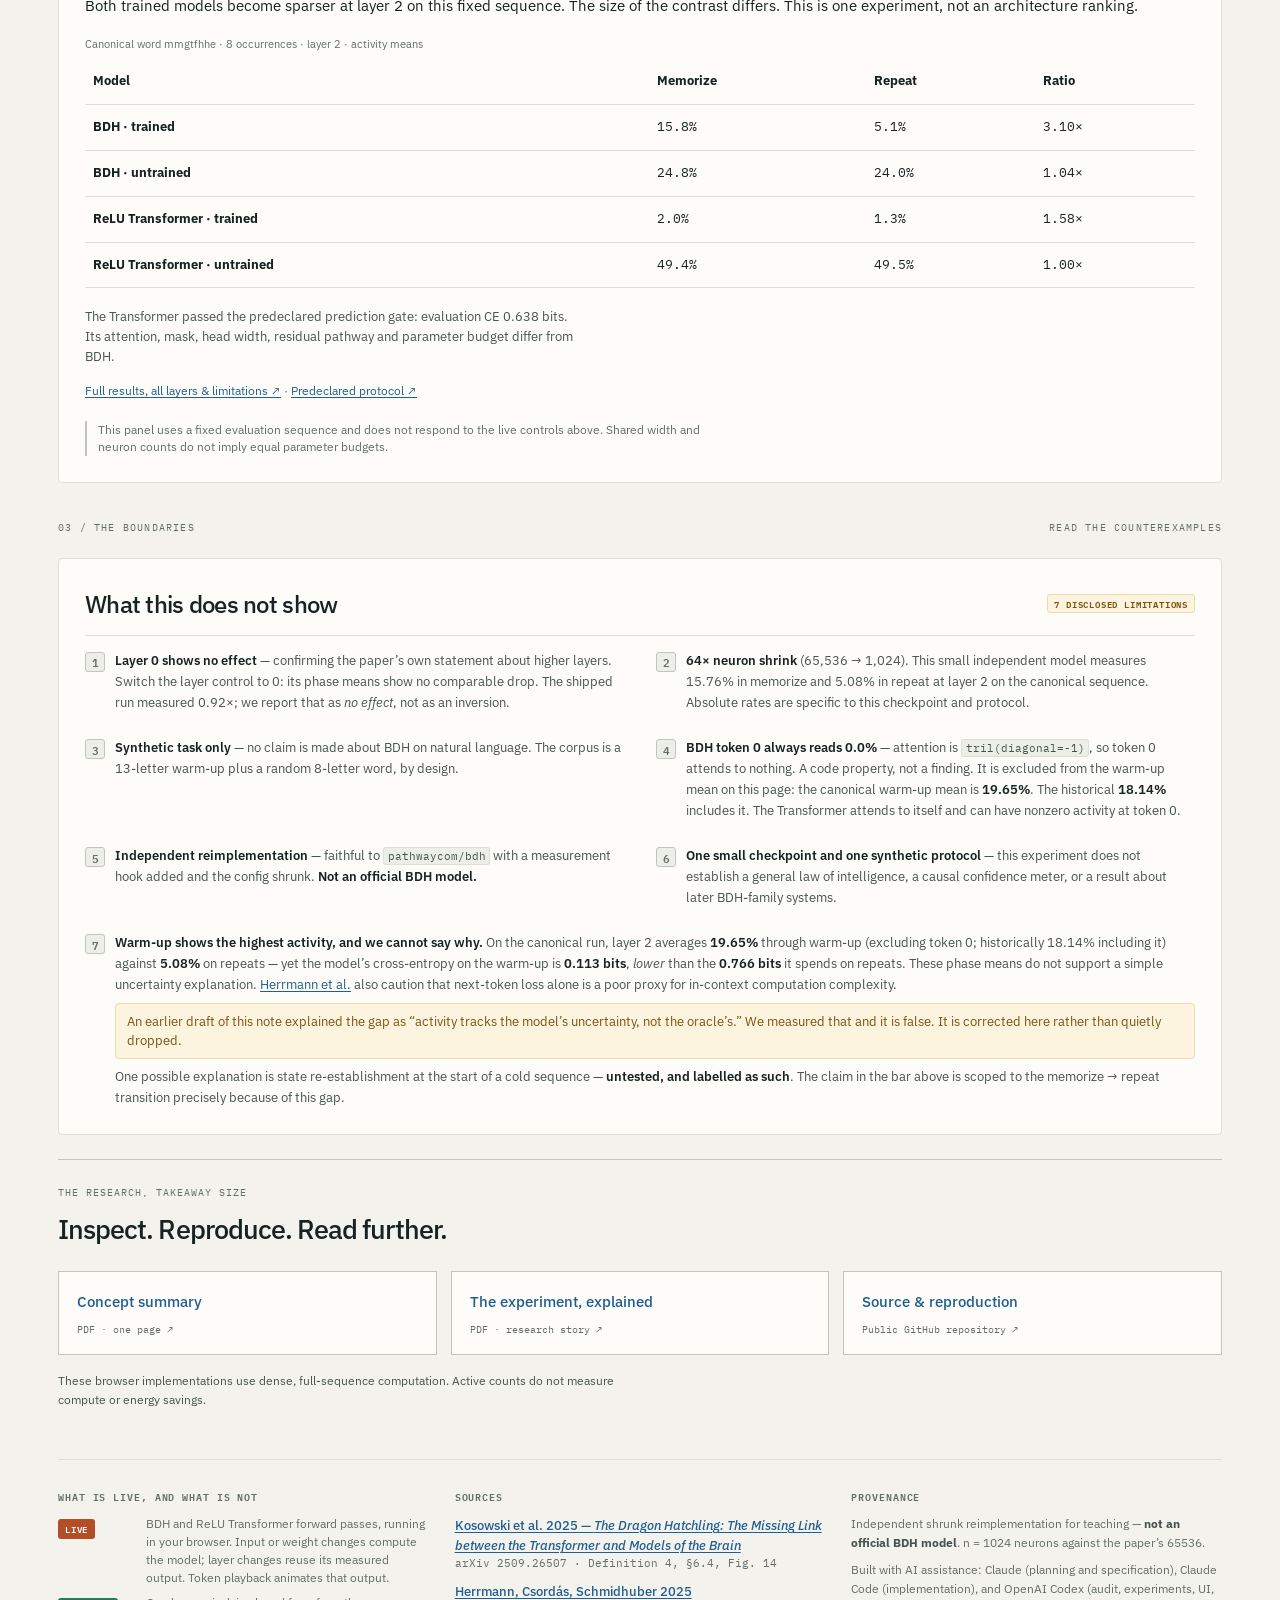
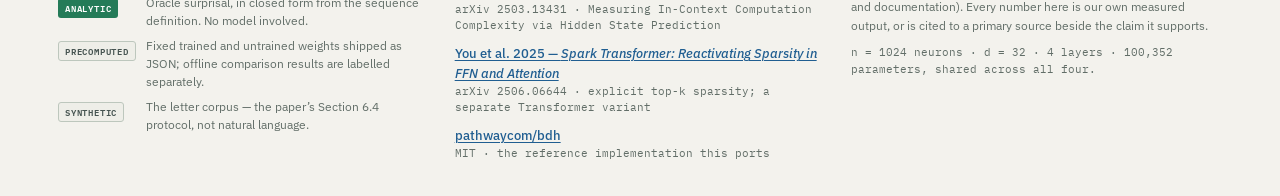
==== commit 68780b82: "Build verified live comparison, guided neuron inspector, and submission documents" ====
--- a/index.html
+++ b/index.html
@@ -1,310 +1,756 @@
-<!DOCTYPE html>
+<!doctype html>
 <html lang="en">
-<head>
-<meta charset="utf-8">
-<meta name="viewport" content="width=device-width, initial-scale=1">
-<title>Sparsity Is Not a Budget</title>
-<meta name="description" content="An interactive instrument: watch a trained BDH's active-neuron count collapse when the next letter becomes predictable. Live forward pass, no backend.">
-<link rel="preconnect" href="https://fonts.googleapis.com">
-<link rel="preconnect" href="https://fonts.gstatic.com" crossorigin>
-<link rel="stylesheet" href="https://fonts.googleapis.com/css2?family=IBM+Plex+Mono:wght@400;500;600&amp;family=IBM+Plex+Sans:wght@400;500;600;700&amp;display=swap">
-<link rel="stylesheet" href="style.css">
-</head>
-<body>
-
-<!-- ============================ 1. CLAIM BAR (sticky) ==================== -->
-<header class="claim" id="claimBar">
-  <div class="claim__inner">
-    <p class="claim__eyebrow">
-      <span class="eyebrow__site">DataForge 2026 &middot; Pathway track</span>
-      <span class="eyebrow__topic">Topic&nbsp;#22 &mdash; Sparse Non-Negative Activations</span>
-    </p>
-    <h1 class="claim__text">
-      In a trained BDH, the fraction of active neurons in layer&nbsp;2 falls
-      <strong>roughly 3&times;</strong> the moment the next letter becomes predictable &mdash;
-      with the same weights, the same input length, and no sparsity setting touched anywhere.
-    </h1>
-  </div>
-</header>
-
-<nav class="tabs" aria-label="Views">
-  <div class="tabs__inner">
-    <button class="tab is-active" id="tabInstrument" role="tab" aria-selected="true" aria-controls="chartPanel" type="button">Instrument</button>
-    <button class="tab" id="tabSandbox" role="tab" aria-selected="false" aria-controls="chartPanel" type="button">Sandbox</button>
-    <span class="tabs__spacer"></span>
-    <button class="theme-toggle" id="themeToggle" type="button" aria-label="Switch colour theme" title="Switch colour theme">
-      <span class="theme-toggle__dot" aria-hidden="true"></span><span id="themeToggleLabel">Auto</span>
-    </button>
-  </div>
-</nav>
-
-<main>
-
-<!-- ======================= SANDBOX OFF-DISTRIBUTION BANNER =============== -->
-<div class="offdist" id="offdistBanner" hidden>
-  <span class="badge badge--warn">OFF-DISTRIBUTION</span>
-  <p>This model was trained only on the synthetic protocol above. Behaviour here is
-     <strong>not evidence for or against the claim.</strong></p>
-</div>
-
-<!-- ============================ 2. MAIN CHART ============================ -->
-<section class="panel panel--chart" id="chartPanel">
-
-  <div class="figure__head">
-    <div class="figure__titles">
-      <h2 class="figure__title">Active neurons, beside what was actually surprising</h2>
-      <p class="figure__sub" id="figureSub">One cycle of the Section&nbsp;6.4 protocol, token by token.</p>
-    </div>
-    <div class="readout" id="readout">
-      <div class="readout__item">
-        <span class="readout__label">Memorize</span>
-        <span class="readout__value" id="roMem">&mdash;</span>
+  <head>
+    <meta charset="utf-8" />
+    <meta name="viewport" content="width=device-width, initial-scale=1" />
+    <title>Sparsity Is Not a Budget</title>
+    <link rel="icon" href="favicon.svg" type="image/svg+xml" />
+    <meta
+      name="description"
+      content="An interactive instrument: watch a trained BDH's active-neuron count collapse when the next letter becomes predictable. Live forward pass, no backend."
+    />
+    <link rel="preconnect" href="https://fonts.googleapis.com" />
+    <link rel="preconnect" href="https://fonts.gstatic.com" crossorigin />
+    <link
+      rel="stylesheet"
+      href="https://fonts.googleapis.com/css2?family=IBM+Plex+Mono:wght@400;500;600&amp;family=IBM+Plex+Sans:wght@400;500;600;700&amp;display=swap"
+    />
+    <link rel="stylesheet" href="style.css" />
+  </head>
+  <body>
+    <a class="skip-link" href="#chartPanel">Skip to the instrument</a>
+
+    <!-- ============================ 1. CLAIM BAR (sticky) ==================== -->
+    <header class="claim" id="claimBar">
+      <div class="claim__inner">
+        <p class="claim__eyebrow">
+          <span class="eyebrow__site">DF / DataForge laboratory</span>
+          <span class="eyebrow__topic"
+            >Topic&nbsp;#22 &mdash; Sparse Non-Negative Activations</span
+          >
+        </p>
+        <p class="hero-title">Sparsity is not<br />a <em>budget.</em></p>
+        <h1 class="claim__text">
+          In a trained BDH, the fraction of active neurons in layer&nbsp;2 falls
+          <strong>roughly 3&times;</strong> the moment the next letter becomes
+          predictable &mdash; with the same weights, the same input length, and
+          no sparsity setting touched anywhere.
+        </h1>
       </div>
-      <div class="readout__arrow" aria-hidden="true">&rarr;</div>
-      <div class="readout__item">
-        <span class="readout__label">Repeat</span>
-        <span class="readout__value" id="roRep">&mdash;</span>
+    </header>
+
+    <nav class="tabs" aria-label="Views">
+      <div class="tabs__inner" role="tablist" aria-label="Experiment mode">
+        <button
+          class="tab is-active"
+          id="tabInstrument"
+          role="tab"
+          aria-selected="true"
+          aria-controls="chartPanel"
+          type="button"
+        >
+          Instrument
+        </button>
+        <button
+          class="tab"
+          id="tabSandbox"
+          role="tab"
+          aria-selected="false"
+          aria-controls="chartPanel"
+          type="button"
+        >
+          Sandbox
+        </button>
+        <span class="tabs__spacer"></span>
+        <button
+          class="theme-toggle"
+          id="themeToggle"
+          type="button"
+          aria-label="Switch colour theme"
+          title="Switch colour theme"
+        >
+          <span class="theme-toggle__dot" aria-hidden="true"></span
+          ><span id="themeToggleLabel">Auto</span>
+        </button>
       </div>
-      <div class="readout__item readout__item--hero">
-        <span class="readout__label">Ratio <span class="readout__layer" id="roLayerTag">layer 2</span></span>
-        <span class="readout__value readout__value--hero" id="roRatio">&mdash;</span>
+    </nav>
+
+    <main>
+      <section class="guide" id="guide" aria-labelledby="guideTitle">
+        <div class="guide__index" id="guideIndex">01 / 03</div>
+        <div class="guide__body">
+          <p class="kicker">A ONE-MINUTE EXPERIMENT</p>
+          <h2 id="guideTitle">What changes when a word becomes familiar?</h2>
+          <p id="guideCopy">
+            Start with a word the model has not seen in this sequence. Then
+            repeat it. Watch the active fraction, without changing a single
+            weight.
+          </p>
+        </div>
+        <div class="guide__actions">
+          <button class="primary-btn" id="guideNext" type="button">
+            Start the experiment <span aria-hidden="true">↗</span></button
+          ><button class="linkbtn" id="guideDismiss" type="button">
+            Explore freely
+          </button>
+        </div>
+      </section>
+      <div class="section-label">
+        <span>01 / THE INSTRUMENT</span><span>COMPUTED IN YOUR BROWSER</span>
       </div>
-    </div>
-  </div>
-
-  <ul class="legend" id="legend">
-    <li class="legend__item">
-      <span class="legend__key legend__key--area" data-series="oracle" aria-hidden="true"></span>
-      <span class="legend__name">Oracle surprisal</span>
-      <span class="badge badge--analytic">ANALYTIC &middot; TRUTH</span>
-    </li>
-    <li class="legend__item">
-      <span class="legend__key" data-series="ce" aria-hidden="true"></span>
-      <span class="legend__name">Model cross-entropy</span>
-      <span class="badge badge--live">LIVE &middot; MODEL</span>
-    </li>
-    <li class="legend__item">
-      <span class="legend__key" data-series="act" aria-hidden="true"></span>
-      <span class="legend__name">Active neuron fraction</span>
-      <span class="badge badge--claim">LIVE &middot; THE CLAIM</span>
-    </li>
-  </ul>
-
-  <figure class="chart" id="chartWrap">
-    <div class="chart__status" id="chartStatus" role="status">
-      <span class="spinner" aria-hidden="true"></span>
-      <span id="chartStatusText">Loading precomputed weights (1.4&nbsp;MB)&hellip;</span>
-    </div>
-    <svg id="chartSvg" role="img" tabindex="0"
-         aria-label="Two stacked panels sharing one token axis. Top: active neuron fraction at the selected layer. Bottom: oracle surprisal and model cross-entropy, both in bits."></svg>
-    <div class="tooltip" id="tooltip" hidden></div>
-  </figure>
-
-  <p class="chart__notes">
-    <span class="note" id="noteTok0"><b>Token&nbsp;0 reads exactly 0.0%</b> in every layer &mdash; attention is
-    <code>tril(diagonal=-1)</code>, so token&nbsp;0 attends to nothing. That is a property of the code,
-    not a measurement, and it is <b>excluded</b> from the warm-up mean below.</span>
-    <span class="note" id="noteAlign">Cross-entropy is plotted against <b>the token being predicted</b>, so it lines up
-    with oracle surprisal. The forward pass itself indexes it by the position making the prediction.</span>
-  </p>
-
-  <div class="phasemeans">
-    <div class="phasemeans__row" id="phaseMeansRow"></div>
-    <button class="linkbtn" id="tableToggle" type="button" aria-expanded="false" aria-controls="tableView">Show data table</button>
-  </div>
-
-  <div class="tablewrap" id="tableView" hidden>
-    <table class="datatable">
-      <caption>Every value in the chart, per token. <span class="badge badge--live">LIVE</span></caption>
-      <thead>
-        <tr>
-          <th scope="col">Token</th><th scope="col">Letter</th><th scope="col">Phase</th>
-          <th scope="col">Active</th><th scope="col">of 1024</th>
-          <th scope="col">Model CE</th><th scope="col">Oracle</th>
-        </tr>
-      </thead>
-      <tbody id="tableBody"></tbody>
-    </table>
-  </div>
-
-  <!-- ========================== 3. FOUR CONTROLS ========================= -->
-  <div class="controls" id="controls">
-
-    <div class="control" id="ctrlLayer">
-      <span class="control__label" id="layerLabel">Layer
-        <span class="control__hint">which layer&rsquo;s <code>xy_sparse</code> is measured</span>
-      </span>
-      <div class="segmented" role="radiogroup" aria-labelledby="layerLabel" id="layerSeg">
-        <button role="radio" aria-checked="false" data-layer="0" type="button">0</button>
-        <button role="radio" aria-checked="false" data-layer="1" type="button">1</button>
-        <button role="radio" aria-checked="true"  data-layer="2" type="button" class="is-active">2</button>
-        <button role="radio" aria-checked="false" data-layer="3" type="button">3</button>
+
+      <!-- ======================= SANDBOX OFF-DISTRIBUTION BANNER =============== -->
+      <div class="offdist" id="offdistBanner" hidden>
+        <span class="badge badge--warn">OFF-DISTRIBUTION</span>
+        <p>
+          This model was trained only on the synthetic protocol above. Behaviour
+          here is <strong>not evidence for or against the claim.</strong>
+        </p>
       </div>
-      <p class="control__meta" id="layerMeta">layer 0 is where the claim fails</p>
-    </div>
-
-    <div class="control" id="ctrlRepeats">
-      <label class="control__label" for="repeatSlider">Repeat count
-        <span class="control__hint">how many times the word repeats</span>
-      </label>
-      <div class="slider">
-        <input type="range" id="repeatSlider" min="1" max="8" step="1" value="8">
-        <output class="slider__out" id="repeatOut" for="repeatSlider">8</output>
+
+      <!-- ============================ 2. MAIN CHART ============================ -->
+      <section class="panel panel--chart" id="chartPanel">
+        <div class="figure__head">
+          <div class="figure__titles">
+            <h2 class="figure__title">
+              A familiar word. Fewer active neurons.
+            </h2>
+            <p class="figure__sub" id="figureSub">
+              One cycle of the Section&nbsp;6.4 protocol, token by token.
+            </p>
+          </div>
+          <div class="readout" id="readout">
+            <div class="readout__item">
+              <span class="readout__label">Memorize</span>
+              <span class="readout__value" id="roMem">&mdash;</span>
+            </div>
+            <div class="readout__arrow" aria-hidden="true">&rarr;</div>
+            <div class="readout__item">
+              <span class="readout__label">Repeat</span>
+              <span class="readout__value" id="roRep">&mdash;</span>
+            </div>
+            <div class="readout__item readout__item--hero">
+              <span class="readout__label"
+                >Ratio
+                <span class="readout__layer" id="roLayerTag"
+                  >layer 2</span
+                ></span
+              >
+              <span class="readout__value readout__value--hero" id="roRatio"
+                >&mdash;</span
+              >
+            </div>
+          </div>
+        </div>
+
+        <ul class="legend" id="legend">
+          <li class="legend__item">
+            <span
+              class="legend__key legend__key--area"
+              data-series="oracle"
+              aria-hidden="true"
+            ></span>
+            <span class="legend__name">Oracle surprisal</span>
+            <span class="badge badge--analytic">ANALYTIC &middot; TRUTH</span>
+          </li>
+          <li class="legend__item">
+            <span
+              class="legend__key"
+              data-series="ce"
+              aria-hidden="true"
+            ></span>
+            <span class="legend__name">Model cross-entropy</span>
+            <span class="badge badge--live">LIVE &middot; MODEL</span>
+          </li>
+          <li class="legend__item">
+            <span
+              class="legend__key"
+              data-series="act"
+              aria-hidden="true"
+            ></span>
+            <span class="legend__name">Active neuron fraction</span>
+            <span class="badge badge--claim">LIVE &middot; THE CLAIM</span>
+          </li>
+          <li class="legend__item">
+            <span
+              class="legend__key legend__key--dash"
+              aria-hidden="true"
+            ></span
+            ><span class="legend__name">ReLU Transformer activity</span
+            ><span class="badge badge--live">LIVE · CONTROL</span>
+          </li>
+        </ul>
+
+        <figure class="chart" id="chartWrap">
+          <div class="chart__status" id="chartStatus" role="status">
+            <span class="spinner" aria-hidden="true"></span>
+            <span id="chartStatusText"
+              >Loading precomputed weights (1.4&nbsp;MB)&hellip;</span
+            >
+          </div>
+          <svg
+            id="chartSvg"
+            role="img"
+            tabindex="0"
+            aria-label="Two stacked panels sharing one token axis. Top: BDH active neuron fraction as a solid line and ReLU Transformer activity as a dashed line at the selected layer. Bottom: oracle surprisal and model cross-entropy, both in bits."
+          ></svg>
+          <div class="tooltip" id="tooltip" hidden></div>
+        </figure>
+
+        <p class="chart__notes">
+          <span class="note" id="noteTok0"
+            ><b>BDH token&nbsp;0 reads exactly 0.0%</b> in every layer &mdash;
+            attention is <code>tril(diagonal=-1)</code>, so token&nbsp;0 attends
+            to nothing. That is a property of the code, not a measurement, and
+            it is <b>excluded</b> from the warm-up mean below.</span
+          >
+          <span class="note" id="noteAlign"
+            >Cross-entropy is plotted against <b>the token being predicted</b>,
+            so it lines up with oracle surprisal. The forward pass itself
+            indexes it by the position making the prediction.</span
+          >
+        </p>
+
+        <div class="phasemeans">
+          <div class="phasemeans__row" id="phaseMeansRow"></div>
+          <button
+            class="linkbtn"
+            id="tableToggle"
+            type="button"
+            aria-expanded="false"
+            aria-controls="tableView"
+          >
+            Show data table
+          </button>
+        </div>
+
+        <div class="tablewrap" id="tableView" hidden>
+          <table class="datatable">
+            <caption>
+              Measured fractions/counts and prediction values, per token.
+              <span class="badge badge--live">LIVE</span>
+            </caption>
+            <thead>
+              <tr>
+                <th scope="col">Token</th>
+                <th scope="col">Letter</th>
+                <th scope="col">Phase</th>
+                <th scope="col">Active</th>
+                <th scope="col">BDH / 1024</th>
+                <th scope="col">Transformer / 1024</th>
+                <th scope="col">Model CE</th>
+                <th scope="col">Oracle</th>
+              </tr>
+            </thead>
+            <tbody id="tableBody"></tbody>
+          </table>
+        </div>
+
+        <!-- ========================== 3. FOUR CONTROLS ========================= -->
+        <div class="controls" id="controls">
+          <div class="control" id="ctrlLayer">
+            <span class="control__label" id="layerLabel"
+              >Layer
+              <span class="control__hint"
+                >which layer&rsquo;s <code>xy_sparse</code> is measured</span
+              >
+            </span>
+            <div
+              class="segmented"
+              role="radiogroup"
+              aria-labelledby="layerLabel"
+              id="layerSeg"
+            >
+              <button
+                role="radio"
+                aria-checked="false"
+                data-layer="0"
+                type="button"
+              >
+                0
+              </button>
+              <button
+                role="radio"
+                aria-checked="false"
+                data-layer="1"
+                type="button"
+              >
+                1
+              </button>
+              <button
+                role="radio"
+                aria-checked="true"
+                data-layer="2"
+                type="button"
+                class="is-active"
+              >
+                2
+              </button>
+              <button
+                role="radio"
+                aria-checked="false"
+                data-layer="3"
+                type="button"
+              >
+                3
+              </button>
+            </div>
+            <p class="control__meta" id="layerMeta">
+              layer 0 is where the claim fails
+            </p>
+          </div>
+
+          <div class="control" id="ctrlRepeats">
+            <label class="control__label" for="repeatSlider"
+              >Repeat count
+              <span class="control__hint">how many times the word repeats</span>
+            </label>
+            <div class="slider">
+              <input
+                type="range"
+                id="repeatSlider"
+                min="1"
+                max="8"
+                step="1"
+                value="8"
+              />
+              <output class="slider__out" id="repeatOut" for="repeatSlider"
+                >8</output
+              >
+            </div>
+            <p class="control__meta" id="repeatMeta">T = 77 tokens</p>
+          </div>
+
+          <div class="control" id="ctrlWord">
+            <label class="control__label" for="wordInput"
+              >The word
+              <span class="control__hint"
+                >the memorized &ldquo;fact&rdquo;</span
+              >
+            </label>
+            <input
+              type="text"
+              id="wordInput"
+              value="mmgtfhhe"
+              maxlength="8"
+              spellcheck="false"
+              autocapitalize="off"
+              autocomplete="off"
+              autocorrect="off"
+              aria-describedby="wordMsg"
+            />
+            <p class="control__meta" id="wordMsg">8 letters, a&ndash;z</p>
+          </div>
+
+          <div class="control" id="ctrlWeights">
+            <span class="control__label" id="weightsLabel"
+              >Weights
+              <span class="control__hint">the falsification control</span>
+            </span>
+            <div
+              class="segmented segmented--wide"
+              role="radiogroup"
+              aria-labelledby="weightsLabel"
+              id="weightsSeg"
+            >
+              <button
+                role="radio"
+                aria-checked="true"
+                data-weights="trained"
+                type="button"
+                class="is-active"
+              >
+                Trained
+              </button>
+              <button
+                role="radio"
+                aria-checked="false"
+                data-weights="untrained"
+                type="button"
+              >
+                Untrained
+              </button>
+            </div>
+            <p class="control__meta" id="weightsMeta">
+              2200 steps &middot; final loss 0.4964
+            </p>
+          </div>
+        </div>
+
+        <div class="control control--sandbox" id="sandboxControl" hidden>
+          <label class="control__label" for="sandboxInput"
+            >Your letters
+            <span class="control__hint">anything a&ndash;z, up to 96</span>
+          </label>
+          <input
+            type="text"
+            id="sandboxInput"
+            value="thequickbrownfoxjumpsoverthelazydog"
+            maxlength="96"
+            spellcheck="false"
+            autocapitalize="off"
+            autocomplete="off"
+            autocorrect="off"
+            aria-describedby="sandboxMsg"
+          />
+          <p class="control__meta" id="sandboxMsg">35 letters</p>
+        </div>
+      </section>
+
+      <section class="panel neuron-panel" aria-labelledby="neuronTitle">
+        <div class="neuron-intro">
+          <div>
+            <p class="kicker">INSIDE THE MEASUREMENT</p>
+            <h2 id="neuronTitle">Every square is a neuron.</h2>
+            <p class="figure__sub">
+              Filled means positive. Hollow means exactly zero.<br />These are
+              the actual gated activations, arranged by head.
+            </p>
+          </div>
+          <div class="neuron-stat">
+            <strong id="neuronCount">—</strong><span>of 1,024 active</span>
+          </div>
+        </div>
+        <div class="token-controls">
+          <button class="primary-btn" id="playTokens" type="button" disabled>
+            Play tokens</button
+          ><label for="tokenSlider"
+            >Token <output id="tokenOut">0</output></label
+          ><input
+            type="range"
+            id="tokenSlider"
+            min="0"
+            max="76"
+            value="13"
+            disabled
+            aria-describedby="gridStatus"
+          /><span class="token-letter" id="tokenLetter">—</span>
+        </div>
+        <div
+          class="token-strip"
+          id="tokenStrip"
+          aria-label="Sequence of letters; use the token slider to select"
+        ></div>
+        <div class="dual-grids">
+          <div>
+            <div class="grid-model-label">
+              <b>BDH</b><span>Gated product · 100,352 parameters</span>
+            </div>
+            <div
+              class="neuron-grid"
+              id="neuronGrid"
+              role="img"
+              aria-label="Neuron measurement loading"
+            ></div>
+          </div>
+          <div>
+            <div class="grid-model-label">
+              <b>ReLU Transformer</b
+              ><span>Hidden activation · 71,680 parameters</span>
+            </div>
+            <div
+              class="neuron-grid"
+              id="transformerGrid"
+              role="img"
+              aria-label="Transformer measurement loading"
+            ></div>
+            <p class="transformer-live-stat" id="transformerLiveStat">
+              Loading independent control…
+            </p>
+            <button class="linkbtn" id="retryTransformer" type="button" hidden>
+              Retry live control
+            </button>
+          </div>
+        </div>
+        <div class="grid-caption">
+          <p id="gridStatus" role="status">
+            Waiting for the live forward pass.
+          </p>
+          <span class="badge badge--pre">ANIMATED · LIVE-COMPUTED TENSOR</span>
+        </div>
+        <p class="note">
+          Token indices start at 0. Playback visits an existing measured tensor
+          at 8 tokens/second; it does not run inference each frame. Cell order:
+          head, then neuron. Brightness does not encode magnitude. Matching cell
+          positions do not imply corresponding neurons across models.
+        </p>
+      </section>
+      <div class="section-label">
+        <span>02 / THE MECHANISM</span><span>STRUCTURE ≠ CAUSAL PROOF</span>
       </div>
-      <p class="control__meta" id="repeatMeta">T = 77 tokens</p>
-    </div>
-
-    <div class="control" id="ctrlWord">
-      <label class="control__label" for="wordInput">The word
-        <span class="control__hint">the memorized &ldquo;fact&rdquo;</span>
-      </label>
-      <input type="text" id="wordInput" value="surprise" maxlength="8" spellcheck="false"
-             autocapitalize="off" autocomplete="off" autocorrect="off" aria-describedby="wordMsg">
-      <p class="control__meta" id="wordMsg">8 letters, a&ndash;z</p>
-    </div>
-
-    <div class="control" id="ctrlWeights">
-      <span class="control__label" id="weightsLabel">Weights
-        <span class="control__hint">the falsification control</span>
-      </span>
-      <div class="segmented segmented--wide" role="radiogroup" aria-labelledby="weightsLabel" id="weightsSeg">
-        <button role="radio" aria-checked="true" data-weights="trained" type="button" class="is-active">Trained</button>
-        <button role="radio" aria-checked="false" data-weights="untrained" type="button">Untrained</button>
+      <section class="panel panel--mech">
+        <div class="panel__head">
+          <h2>One activation. Two conditions.</h2>
+          <span class="badge badge--source">STRUCTURAL COMPARISON</span>
+        </div>
+        <p class="figure__sub">
+          Published equations, not a measurement. A ReLU hidden unit has one
+          positive condition; the BDH product requires both factors to be
+          positive.
+        </p>
+        <div class="equation-grid">
+          <article>
+            <p class="kicker">RELU TRANSFORMER · HIDDEN ACTIVATION</p>
+            <div
+              class="eq"
+              role="math"
+              aria-label="h equals ReLU of z times W one"
+            >
+              h = ReLU(zW₁)
+            </div>
+            <p>
+              One rectified projection. This is a simplified, bias-free hidden
+              expression; the published FFN also includes biases and an output
+              projection.
+            </p>
+            <a class="src" href="https://arxiv.org/html/1706.03762v7#S3.SS3"
+              >Vaswani et al. · §3.3, equation 2 ↗</a
+            >
+          </article>
+          <article>
+            <p class="kicker">BDH · MEASURED GATED PRODUCT</p>
+            <div
+              class="eq"
+              role="math"
+              aria-label="y equals positive part of D sub y times layer norm of a star, multiplied elementwise by x"
+            >
+              y = (D<sub>y</sub> · LN(a*))⁺ ⊙ x
+            </div>
+            <p>
+              Two non-negative factors. If either is zero, the product is zero.
+              We count this product, <code>xy_sparse</code>, across 1,024
+              neurons.
+            </p>
+            <a class="src" href="https://arxiv.org/html/2509.26507v1#S3.SS2"
+              >The Dragon Hatchling · Definition 4 ↗</a
+            >
+          </article>
+        </div>
+        <p class="mechanism-note">
+          The gate explains how zeros are possible. It does not establish why
+          repetition changes activity, guarantee a confidence-driven collapse,
+          or predict a Transformer’s measured ratio.
+        </p>
+        <details>
+          <summary>From the paper to the implementation</summary>
+          <p>
+            D<sub>x</sub> = <code>encoder</code>; D<sub>y</sub> =
+            <code>encoder_v</code>; E = <code>decoder</code>; measured y =
+            <code>xy_sparse</code>. All four layers share weights. Their inputs
+            differ because earlier layers transform the residual stream.
+          </p>
+        </details>
+      </section>
+      <section
+        class="panel comparison-panel"
+        id="comparisonPanel"
+        aria-labelledby="comparisonTitle"
+      >
+        <div class="panel__head">
+          <h2 id="comparisonTitle">A control, beyond the equation.</h2>
+          <span class="badge badge--pre">PRECOMPUTED · FIXED INPUT</span>
+        </div>
+        <p id="comparisonStatus">
+          Loading the fixed-sequence offline measurements…
+        </p>
+        <div id="comparisonResults"></div>
+        <p class="note">
+          This panel uses a fixed evaluation sequence and does not respond to
+          the live controls above. Shared width and neuron counts do not imply
+          equal parameter budgets.
+        </p>
+      </section>
+      <div class="section-label">
+        <span>03 / THE BOUNDARIES</span><span>READ THE COUNTEREXAMPLES</span>
       </div>
-      <p class="control__meta" id="weightsMeta">2200 steps &middot; final loss 0.4964</p>
-    </div>
-
-  </div>
-
-  <div class="control control--sandbox" id="sandboxControl" hidden>
-    <label class="control__label" for="sandboxInput">Your letters
-      <span class="control__hint">anything a&ndash;z, up to 96</span>
-    </label>
-    <input type="text" id="sandboxInput" value="thequickbrownfoxjumpsoverthelazydog" maxlength="96"
-           spellcheck="false" autocapitalize="off" autocomplete="off" autocorrect="off"
-           aria-describedby="sandboxMsg">
-    <p class="control__meta" id="sandboxMsg">35 letters</p>
-  </div>
-
-</section>
-
-<!-- ========================= 4. MECHANISM PANEL ========================== -->
-<section class="panel panel--mech">
-  <div class="panel__head">
-    <h2>Why the meter moves</h2>
-    <span class="badge badge--source">BDH &middot; Definition 4</span>
-  </div>
-
-  <div class="eq" role="math" aria-label="y at t and l equals the quantity D-sub-y times layer-norm of a-star at t and l, rectified, element-wise-multiplied by x at t and l">
-    <span class="eq__term"><i>y</i><sub>(<i>t</i>,<i>l</i>)</sub></span>
-    <span class="eq__rel">=</span>
-    <span class="eq__term">
-      <span class="eq__paren">(</span><span class="eq__mat">D<sub>y</sub></span><span class="eq__dot">&middot;</span><span class="eq__op">LN</span><span class="eq__paren">(</span><i>a</i><span class="eq__star">&lowast;</span><sub>(<i>t</i>,<i>l</i>)</sub><span class="eq__paren">)</span><span class="eq__paren">)</span><sup class="eq__plus">+</sup>
-    </span>
-    <span class="eq__odot">&#8857;</span>
-    <span class="eq__term"><i>x</i><sub>(<i>t</i>,<i>l</i>)</sub></span>
-  </div>
-  <p class="eq__gloss"><span class="eq__gloss-a">the readout gate</span><span class="eq__gloss-b">the neuron&rsquo;s own activation</span></p>
-
-  <ol class="mech">
-    <li><b>y</b> is the vector we count non-zeros in. It is two non-negative vectors multiplied
-        element-by-element &mdash; a gate that needs both sides to be positive.</li>
-    <li>When the recurrent state already predicts the next token, the left factor collapses
-        toward zero and the gate closes. <b>No sparsity setting causes this</b> &mdash; the equation
-        has no sparsity hyperparameter.</li>
-    <li>In the <code>pathwaycom/bdh</code> implementation, <b>D<sub>y</sub> is the variable called
-        <code>encoder_v</code></b> and <b>E is called <code>decoder</code></b>. The weights are shared
-        across all four layers &mdash; layer&nbsp;2 behaves differently from layer&nbsp;0 only because the
-        residual stream has been transformed by the layers before it.</li>
-  </ol>
-
-  <p class="src">(Definition 4, Dragon Hatchling paper,
-     <a href="https://arxiv.org/abs/2509.26507">arXiv 2509.26507</a>, p.18).
-     The variable measured here is <code>xy_sparse</code>, the <em>gated</em> product &mdash; not
-     <code>y_sparse</code>, which is only the left factor before the gate.</p>
-</section>
-
-<!-- ========================== 5. HONESTY PANEL =========================== -->
-<section class="panel panel--honesty">
-  <div class="panel__head">
-    <h2>What this does not show</h2>
-    <span class="badge badge--warn">7 disclosed limitations</span>
-  </div>
-  <ol class="honesty">
-    <li><b>Layer 0 shows no effect</b> &mdash; confirming the paper&rsquo;s own statement about higher
-        layers. Switch the layer control to 0 and watch the curve stay flat. The shipped run measured
-        0.92&times;; we report that as <em>no effect</em>, not as an inversion.</li>
-    <li><b>64&times; neuron shrink</b> (65536 &rarr; 1024). The <em>ratio</em> reproduces; absolute
-        levels differ &mdash; ours run roughly 3&times; the paper&rsquo;s percentages.</li>
-    <li><b>Synthetic task only</b> &mdash; no claim is made about BDH on natural language. The corpus
-        is a 13-letter warm-up plus a random 8-letter word, by design.</li>
-    <li><b>Token 0 always reads 0.0%</b> &mdash; attention is <code>tril(diagonal=-1)</code>, so token 0
-        attends to nothing. A code property, not a finding. It is excluded from the warm-up mean on
-        this page; the probe&rsquo;s published 18.14% figure includes it.</li>
-    <li><b>Independent reimplementation</b> &mdash; faithful to <code>pathwaycom/bdh</code> with a
-        measurement hook added and the config shrunk. <b>Not an official BDH model.</b></li>
-    <li><b>BDH-CQ</b> (Engdahl et al., 2026) is a later reasoning system in the same family; the
-        sparse-activation property here is a BDH result, not a BDH-CQ result. No public checkpoint
-        exists, so BDH-CQ is cited and never run.</li>
-    <li><b>Warm-up shows the highest activity, and we cannot say why.</b>
-        On the shipped run layer 2 sits at <b>18.14%</b> through warm-up against <b>5.08%</b> on
-        repeats &mdash; yet the model&rsquo;s cross-entropy on the warm-up is <b>0.113 bits</b>,
-        <em>lower</em> than the <b>0.766 bits</b> it spends on repeats. Activity there tracks neither
-        the oracle&rsquo;s uncertainty nor the model&rsquo;s.
-        <span class="honesty__corr">An earlier draft of this note explained the gap as
-        &ldquo;activity tracks the model&rsquo;s uncertainty, not the oracle&rsquo;s.&rdquo; We measured
-        that and it is false. It is corrected here rather than quietly dropped.</span>
-        The most plausible remaining explanation is state re-establishment at the start of a cold
-        sequence &mdash; <b>untested, and labelled as such</b>. The claim in the bar above is scoped to
-        the memorize&nbsp;&rarr;&nbsp;repeat transition precisely because of this gap.</li>
-  </ol>
-</section>
-
-<!-- ============================== FOOTER ================================= -->
-<footer class="foot">
-  <div class="foot__grid">
-    <div class="foot__col">
-      <h3>What is live, and what is not</h3>
-      <dl class="keylist">
-        <dt><span class="badge badge--live">LIVE</span></dt>
-        <dd>The BDH forward pass in <code>bdh.js</code>, running in your browser now. Change any
-            control and every curve is recomputed &mdash; nothing is replayed.</dd>
-        <dt><span class="badge badge--analytic">ANALYTIC</span></dt>
-        <dd>Oracle surprisal, in closed form from the sequence definition. No model involved.</dd>
-        <dt><span class="badge badge--pre">PRECOMPUTED</span></dt>
-        <dd>The two weight files, trained once on one CPU core and shipped as JSON.</dd>
-        <dt><span class="badge badge--syn">SYNTHETIC</span></dt>
-        <dd>The letter corpus &mdash; the paper&rsquo;s Section 6.4 protocol, not natural language.</dd>
-      </dl>
-    </div>
-    <div class="foot__col">
-      <h3>Sources</h3>
-      <ul class="foot__links">
-        <li><a href="https://arxiv.org/abs/2509.26507">Kosowski et al. 2025 &mdash; <i>The Dragon Hatchling</i></a>
-            <span>arXiv 2509.26507 &middot; Definition 4, &sect;6.4, Fig. 14</span></li>
-        <li><a href="https://arxiv.org/abs/2503.13431">Herrmann, Csord&aacute;s, Schmidhuber 2025</a>
-            <span>arXiv 2503.13431 &middot; input complexity vs predictability of internal representations</span></li>
-        <li><a href="https://arxiv.org/abs/2506.06644">You et al. 2025 &mdash; <i>Spark Transformer</i></a>
-            <span>arXiv 2506.06644 &middot; sparsity engineered into Transformer FFNs, for contrast</span></li>
-        <li><a href="https://github.com/pathwaycom/bdh">pathwaycom/bdh</a>
-            <span>MIT &middot; the reference implementation this ports</span></li>
-      </ul>
-    </div>
-    <div class="foot__col">
-      <h3>Provenance</h3>
-      <p class="foot__note">Independent shrunk reimplementation for teaching &mdash; <b>not an official
-         BDH model</b>. n = 1024 neurons against the paper&rsquo;s 65536.</p>
-      <p class="foot__note">Built with AI assistance: Claude (planning and specification),
-         Claude Code (implementation). Every number here is our own measured output, or is cited to a
-         primary source beside the claim it supports.</p>
-      <p class="foot__note foot__stamp" id="buildStamp"></p>
-    </div>
-  </div>
-</footer>
-
-</main>
-
-<script src="bdh.js"></script>
-<script src="app.js"></script>
-</body>
+      <!-- ========================== 5. HONESTY PANEL =========================== -->
+      <section class="panel panel--honesty">
+        <div class="panel__head">
+          <h2>What this does not show</h2>
+          <span class="badge badge--warn">7 disclosed limitations</span>
+        </div>
+        <ol class="honesty">
+          <li>
+            <b>Layer 0 shows no effect</b> &mdash; confirming the paper&rsquo;s
+            own statement about higher layers. Switch the layer control to 0:
+            its phase means show no comparable drop. The shipped run measured
+            0.92&times;; we report that as <em>no effect</em>, not as an
+            inversion.
+          </li>
+          <li>
+            <b>64&times; neuron shrink</b> (65,536 &rarr; 1,024). This small
+            independent model measures 15.76% in memorize and 5.08% in repeat at
+            layer 2 on the canonical sequence. Absolute rates are specific to
+            this checkpoint and protocol.
+          </li>
+          <li>
+            <b>Synthetic task only</b> &mdash; no claim is made about BDH on
+            natural language. The corpus is a 13-letter warm-up plus a random
+            8-letter word, by design.
+          </li>
+          <li>
+            <b>BDH token 0 always reads 0.0%</b> &mdash; attention is
+            <code>tril(diagonal=-1)</code>, so token 0 attends to nothing. A
+            code property, not a finding. It is excluded from the warm-up mean
+            on this page: the canonical warm-up mean is <b>19.65%</b>. The
+            historical <b>18.14%</b> includes it. The Transformer attends to
+            itself and can have nonzero activity at token 0.
+          </li>
+          <li>
+            <b>Independent reimplementation</b> &mdash; faithful to
+            <code>pathwaycom/bdh</code> with a measurement hook added and the
+            config shrunk. <b>Not an official BDH model.</b>
+          </li>
+          <li>
+            <b>One small checkpoint and one synthetic protocol</b> — this
+            experiment does not establish a general law of intelligence, a
+            causal confidence meter, or a result about later BDH-family systems.
+          </li>
+          <li>
+            <b>Warm-up shows the highest activity, and we cannot say why.</b> On
+            the canonical run, layer 2 averages <b>19.65%</b> through warm-up
+            (excluding token 0; historically 18.14% including it) against
+            <b>5.08%</b> on repeats &mdash; yet the model&rsquo;s cross-entropy
+            on the warm-up is <b>0.113 bits</b>, <em>lower</em> than the
+            <b>0.766 bits</b> it spends on repeats. These phase means do not
+            support a simple uncertainty explanation.
+            <a href="https://arxiv.org/abs/2503.13431">Herrmann et al.</a> also
+            caution that next-token loss alone is a poor proxy for in-context
+            computation complexity.
+            <span class="honesty__corr"
+              >An earlier draft of this note explained the gap as
+              &ldquo;activity tracks the model&rsquo;s uncertainty, not the
+              oracle&rsquo;s.&rdquo; We measured that and it is false. It is
+              corrected here rather than quietly dropped.</span
+            >
+            One possible explanation is state re-establishment at the start of a
+            cold sequence &mdash; <b>untested, and labelled as such</b>. The
+            claim in the bar above is scoped to the
+            memorize&nbsp;&rarr;&nbsp;repeat transition precisely because of
+            this gap.
+          </li>
+        </ol>
+      </section>
+
+      <section class="resources" aria-labelledby="resourcesTitle">
+        <div>
+          <p class="kicker">THE RESEARCH, TAKEAWAY SIZE</p>
+          <h2 id="resourcesTitle">Inspect. Reproduce. Read further.</h2>
+        </div>
+        <div class="resources__links">
+          <a href="docs/concept-summary.pdf"
+            >Concept summary <span>PDF · one page ↗</span></a
+          ><a href="docs/blog.pdf"
+            >The experiment, explained <span>PDF · research story ↗</span></a
+          ><a href="https://github.com/jabssyyy/data-forge"
+            >Source &amp; reproduction
+            <span>Public GitHub repository ↗</span></a
+          >
+        </div>
+        <p>
+          These browser implementations use dense, full-sequence computation.
+          Active counts do not measure compute or energy savings.
+        </p>
+      </section>
+
+      <!-- ============================== FOOTER ================================= -->
+      <footer class="foot">
+        <div class="foot__grid">
+          <div class="foot__col">
+            <h3>What is live, and what is not</h3>
+            <dl class="keylist">
+              <dt><span class="badge badge--live">LIVE</span></dt>
+              <dd>
+                BDH and ReLU Transformer forward passes, running in your
+                browser. Input or weight changes compute the model; layer
+                changes reuse its measured output. Token playback animates that
+                output.
+              </dd>
+              <dt><span class="badge badge--analytic">ANALYTIC</span></dt>
+              <dd>
+                Oracle surprisal, in closed form from the sequence definition.
+                No model involved.
+              </dd>
+              <dt><span class="badge badge--pre">PRECOMPUTED</span></dt>
+              <dd>
+                Fixed trained and untrained weights shipped as JSON; offline
+                comparison results are labelled separately.
+              </dd>
+              <dt><span class="badge badge--syn">SYNTHETIC</span></dt>
+              <dd>
+                The letter corpus &mdash; the paper&rsquo;s Section 6.4
+                protocol, not natural language.
+              </dd>
+            </dl>
+          </div>
+          <div class="foot__col">
+            <h3>Sources</h3>
+            <ul class="foot__links">
+              <li>
+                <a href="https://arxiv.org/abs/2509.26507"
+                  >Kosowski et al. 2025 &mdash;
+                  <i
+                    >The Dragon Hatchling: The Missing Link between the
+                    Transformer and Models of the Brain</i
+                  ></a
+                >
+                <span
+                  >arXiv 2509.26507 &middot; Definition 4, &sect;6.4, Fig.
+                  14</span
+                >
+              </li>
+              <li>
+                <a href="https://arxiv.org/abs/2503.13431"
+                  >Herrmann, Csord&aacute;s, Schmidhuber 2025</a
+                >
+                <span
+                  >arXiv 2503.13431 &middot; Measuring In-Context Computation
+                  Complexity via Hidden State Prediction</span
+                >
+              </li>
+              <li>
+                <a href="https://arxiv.org/abs/2506.06644"
+                  >You et al. 2025 &mdash;
+                  <i
+                    >Spark Transformer: Reactivating Sparsity in FFN and
+                    Attention</i
+                  ></a
+                >
+                <span
+                  >arXiv 2506.06644 &middot; explicit top-k sparsity; a separate
+                  Transformer variant</span
+                >
+              </li>
+              <li>
+                <a href="https://github.com/pathwaycom/bdh">pathwaycom/bdh</a>
+                <span
+                  >MIT &middot; the reference implementation this ports</span
+                >
+              </li>
+            </ul>
+          </div>
+          <div class="foot__col">
+            <h3>Provenance</h3>
+            <p class="foot__note">
+              Independent shrunk reimplementation for teaching &mdash;
+              <b>not an official BDH model</b>. n = 1024 neurons against the
+              paper&rsquo;s 65536.
+            </p>
+            <p class="foot__note">
+              Built with AI assistance: Claude (planning and specification),
+              Claude Code (implementation), and OpenAI Codex (audit,
+              experiments, UI, and documentation). Every number here is our own
+              measured output, or is cited to a primary source beside the claim
+              it supports.
+            </p>
+            <p class="foot__note foot__stamp" id="buildStamp"></p>
+          </div>
+        </div>
+      </footer>
+    </main>
+
+    <script src="bdh.js"></script>
+    <script src="transformer.js"></script>
+    <script src="app.js"></script>
+  </body>
 </html>
--- a/style.css
+++ b/style.css
@@ -16,43 +16,48 @@
 :root {
   color-scheme: light;
 
-  --plane:      #f4f6f8;
-  --surface:    #fbfcfd;
-  --surface-2:  #eef2f6;
-  --surface-3:  #e6ebf0;
-
-  --ink:        #0e1418;
-  --ink-2:      #4a5560;
-  --ink-3:      #78848f;
-
-  --rule:       #e2e7ec;
-  --rule-2:     #ccd5dd;
-
-  --accent:     #2a78d6;
+  --plane: #f4f6f8;
+  --surface: #fbfcfd;
+  --surface-2: #eef2f6;
+  --surface-3: #e6ebf0;
+
+  --ink: #0e1418;
+  --ink-2: #4a5560;
+  --ink-3: #78848f;
+
+  --rule: #e2e7ec;
+  --rule-2: #ccd5dd;
+
+  --accent: #2a78d6;
   --accent-ink: #1c5cab;
-  --accent-wash: rgba(42, 120, 214, 0.10);
-
-  --s-act:      #2a78d6;   /* slot 1  - active neuron fraction (the claim) */
-  --s-ce:       #eb6834;   /* slot 2  - model cross-entropy              */
-  --s-oracle:   #1baf7a;   /* slot 3  - oracle surprisal (truth)         */
+  --accent-wash: rgba(42, 120, 214, 0.1);
+
+  --s-act: #2a78d6; /* slot 1  - active neuron fraction (the claim) */
+  --s-ce: #eb6834; /* slot 2  - model cross-entropy              */
+  --s-oracle: #1baf7a; /* slot 3  - oracle surprisal (truth)         */
   --s-oracle-wash: rgba(27, 175, 122, 0.13);
-  --s-act-wash:    rgba(42, 120, 214, 0.10);
-
-  --warn-bg:    #fdf4e0;
-  --warn-ink:   #7a5310;
-  --warn-rule:  #ecd9ac;
-
-  --band-warm:  rgba(14, 20, 24, 0.030);
-  --band-mem:   rgba(14, 20, 24, 0.065);
-  --band-rep:   rgba(14, 20, 24, 0.000);
-
-  --grid:       #e6ebf0;
-  --axis:       #ccd5dd;
-
-  --shadow-bar: 0 1px 0 rgba(14, 20, 24, 0.06), 0 6px 20px -14px rgba(14, 20, 24, 0.40);
-
-  --sans: "IBM Plex Sans", ui-sans-serif, system-ui, -apple-system, "Segoe UI", Roboto, sans-serif;
-  --mono: "IBM Plex Mono", ui-monospace, SFMono-Regular, "SF Mono", Menlo, Consolas, monospace;
+  --s-act-wash: rgba(42, 120, 214, 0.1);
+
+  --warn-bg: #fdf4e0;
+  --warn-ink: #7a5310;
+  --warn-rule: #ecd9ac;
+
+  --band-warm: rgba(14, 20, 24, 0.03);
+  --band-mem: rgba(14, 20, 24, 0.065);
+  --band-rep: rgba(14, 20, 24, 0);
+
+  --grid: #e6ebf0;
+  --axis: #ccd5dd;
+
+  --shadow-bar:
+    0 1px 0 rgba(14, 20, 24, 0.06), 0 6px 20px -14px rgba(14, 20, 24, 0.4);
+
+  --sans:
+    "IBM Plex Sans", ui-sans-serif, system-ui, -apple-system, "Segoe UI",
+    Roboto, sans-serif;
+  --mono:
+    "IBM Plex Mono", ui-monospace, SFMono-Regular, "SF Mono", Menlo, Consolas,
+    monospace;
 
   --wrap: 1140px;
   --r: 6px;
@@ -63,91 +68,100 @@
   :root:not([data-theme="light"]) {
     color-scheme: dark;
 
-    --plane:      #0c1013;
-    --surface:    #161c21;
-    --surface-2:  #1d252c;
-    --surface-3:  #253039;
-
-    --ink:        #f2f5f7;
-    --ink-2:      #b3bec8;
-    --ink-3:      #7f8b96;
-
-    --rule:       #242d34;
-    --rule-2:     #33404a;
-
-    --accent:     #3987e5;
+    --plane: #0c1013;
+    --surface: #161c21;
+    --surface-2: #1d252c;
+    --surface-3: #253039;
+
+    --ink: #f2f5f7;
+    --ink-2: #b3bec8;
+    --ink-3: #7f8b96;
+
+    --rule: #242d34;
+    --rule-2: #33404a;
+
+    --accent: #3987e5;
     --accent-ink: #86b6ef;
     --accent-wash: rgba(57, 135, 229, 0.16);
 
-    --s-act:      #3987e5;
-    --s-ce:       #d95926;
-    --s-oracle:   #199e70;
+    --s-act: #3987e5;
+    --s-ce: #d95926;
+    --s-oracle: #199e70;
     --s-oracle-wash: rgba(25, 158, 112, 0.18);
-    --s-act-wash:    rgba(57, 135, 229, 0.15);
-
-    --warn-bg:    #2b2211;
-    --warn-ink:   #e8bd63;
-    --warn-rule:  #4a3c1c;
-
-    --band-warm:  rgba(255, 255, 255, 0.030);
-    --band-mem:   rgba(255, 255, 255, 0.062);
-    --band-rep:   rgba(255, 255, 255, 0.000);
-
-    --grid:       #232c33;
-    --axis:       #33404a;
-
-    --shadow-bar: 0 1px 0 rgba(0, 0, 0, 0.5), 0 8px 24px -16px rgba(0, 0, 0, 0.9);
+    --s-act-wash: rgba(57, 135, 229, 0.15);
+
+    --warn-bg: #2b2211;
+    --warn-ink: #e8bd63;
+    --warn-rule: #4a3c1c;
+
+    --band-warm: rgba(255, 255, 255, 0.03);
+    --band-mem: rgba(255, 255, 255, 0.062);
+    --band-rep: rgba(255, 255, 255, 0);
+
+    --grid: #232c33;
+    --axis: #33404a;
+
+    --shadow-bar:
+      0 1px 0 rgba(0, 0, 0, 0.5), 0 8px 24px -16px rgba(0, 0, 0, 0.9);
   }
 }
 
 :root[data-theme="dark"] {
   color-scheme: dark;
 
-  --plane:      #0c1013;
-  --surface:    #161c21;
-  --surface-2:  #1d252c;
-  --surface-3:  #253039;
-
-  --ink:        #f2f5f7;
-  --ink-2:      #b3bec8;
-  --ink-3:      #7f8b96;
-
-  --rule:       #242d34;
-  --rule-2:     #33404a;
-
-  --accent:     #3987e5;
+  --plane: #0c1013;
+  --surface: #161c21;
+  --surface-2: #1d252c;
+  --surface-3: #253039;
+
+  --ink: #f2f5f7;
+  --ink-2: #b3bec8;
+  --ink-3: #7f8b96;
+
+  --rule: #242d34;
+  --rule-2: #33404a;
+
+  --accent: #3987e5;
   --accent-ink: #86b6ef;
   --accent-wash: rgba(57, 135, 229, 0.16);
 
-  --s-act:      #3987e5;
-  --s-ce:       #d95926;
-  --s-oracle:   #199e70;
+  --s-act: #3987e5;
+  --s-ce: #d95926;
+  --s-oracle: #199e70;
   --s-oracle-wash: rgba(25, 158, 112, 0.18);
-  --s-act-wash:    rgba(57, 135, 229, 0.15);
-
-  --warn-bg:    #2b2211;
-  --warn-ink:   #e8bd63;
-  --warn-rule:  #4a3c1c;
-
-  --band-warm:  rgba(255, 255, 255, 0.030);
-  --band-mem:   rgba(255, 255, 255, 0.062);
-  --band-rep:   rgba(255, 255, 255, 0.000);
-
-  --grid:       #232c33;
-  --axis:       #33404a;
+  --s-act-wash: rgba(57, 135, 229, 0.15);
+
+  --warn-bg: #2b2211;
+  --warn-ink: #e8bd63;
+  --warn-rule: #4a3c1c;
+
+  --band-warm: rgba(255, 255, 255, 0.03);
+  --band-mem: rgba(255, 255, 255, 0.062);
+  --band-rep: rgba(255, 255, 255, 0);
+
+  --grid: #232c33;
+  --axis: #33404a;
 
   --shadow-bar: 0 1px 0 rgba(0, 0, 0, 0.5), 0 8px 24px -16px rgba(0, 0, 0, 0.9);
 }
 
 /* ------------------------------------------------------------ baseline */
-*, *::before, *::after { box-sizing: border-box; }
+*,
+*::before,
+*::after {
+  box-sizing: border-box;
+}
 
 /* Author styles beat the UA sheet, so several flex/grid components here
    would ignore the `hidden` attribute without this. The app toggles
    visibility with el.hidden throughout, so it has to hold everywhere. */
-[hidden] { display: none !important; }
-
-html { -webkit-text-size-adjust: 100%; }
+[hidden] {
+  display: none !important;
+}
+
+html {
+  -webkit-text-size-adjust: 100%;
+}
 
 body {
   margin: 0;
@@ -159,10 +173,23 @@
   -webkit-font-smoothing: antialiased;
 }
 
-h1, h2, h3 { text-wrap: balance; margin: 0; }
-p { margin: 0; }
-a { color: var(--accent-ink); text-decoration-thickness: 1px; text-underline-offset: 2px; }
-a:hover { color: var(--accent); }
+h1,
+h2,
+h3 {
+  text-wrap: balance;
+  margin: 0;
+}
+p {
+  margin: 0;
+}
+a {
+  color: var(--accent-ink);
+  text-decoration-thickness: 1px;
+  text-underline-offset: 2px;
+}
+a:hover {
+  color: var(--accent);
+}
 
 code {
   font-family: var(--mono);
@@ -206,7 +233,9 @@
   display: flex;
   flex-direction: column;
   gap: 8px;
-  transition: padding 160ms ease, gap 160ms ease;
+  transition:
+    padding 160ms ease,
+    gap 160ms ease;
 }
 
 .claim__eyebrow {
@@ -215,15 +244,20 @@
   gap: 6px 12px;
   font-family: var(--mono);
   font-size: 10.5px;
-  letter-spacing: 0.10em;
+  letter-spacing: 0.1em;
   text-transform: uppercase;
   color: var(--ink-3);
-  transition: opacity 140ms ease, max-height 160ms ease;
+  transition:
+    opacity 140ms ease,
+    max-height 160ms ease;
   overflow: hidden;
-  max-height: 46px;   /* room for two lines: the pair wraps below ~430px */
-}
-
-.eyebrow__site { color: var(--accent-ink); font-weight: 600; }
+  max-height: 46px; /* room for two lines: the pair wraps below ~430px */
+}
+
+.eyebrow__site {
+  color: var(--accent-ink);
+  font-weight: 600;
+}
 
 .claim__text {
   font-size: clamp(15px, 1.05vw + 11.5px, 21px);
@@ -242,9 +276,18 @@
 }
 
 /* scroll-condensed state: the sentence stays whole, the chrome recedes */
-.claim.is-condensed .claim__inner { padding-top: 9px; padding-bottom: 9px; gap: 0; }
-.claim.is-condensed .claim__eyebrow { max-height: 0; opacity: 0; }
-.claim.is-condensed .claim__text { font-size: clamp(12.5px, 0.62vw + 10.6px, 15.5px); }
+.claim.is-condensed .claim__inner {
+  padding-top: 9px;
+  padding-bottom: 9px;
+  gap: 0;
+}
+.claim.is-condensed .claim__eyebrow {
+  max-height: 0;
+  opacity: 0;
+}
+.claim.is-condensed .claim__text {
+  font-size: clamp(12.5px, 0.62vw + 10.6px, 15.5px);
+}
 
 /* ====================================================== TAB STRIP ===== */
 .tabs {
@@ -264,7 +307,9 @@
   gap: 2px;
 }
 
-.tabs__spacer { flex: 1; }
+.tabs__spacer {
+  flex: 1;
+}
 
 .tab {
   appearance: none;
@@ -278,11 +323,19 @@
   cursor: pointer;
   border-bottom: 2px solid transparent;
   margin-bottom: -1px;
-  transition: color 120ms ease, border-color 120ms ease;
-}
-
-.tab:hover { color: var(--ink-2); }
-.tab.is-active { color: var(--ink); border-bottom-color: var(--accent); font-weight: 600; }
+  transition:
+    color 120ms ease,
+    border-color 120ms ease;
+}
+
+.tab:hover {
+  color: var(--ink-2);
+}
+.tab.is-active {
+  color: var(--ink);
+  border-bottom-color: var(--accent);
+  font-weight: 600;
+}
 
 .theme-toggle {
   appearance: none;
@@ -301,10 +354,13 @@
   padding: 6px 8px;
 }
 
-.theme-toggle:hover { color: var(--ink-2); }
+.theme-toggle:hover {
+  color: var(--ink-2);
+}
 
 .theme-toggle__dot {
-  width: 9px; height: 9px;
+  width: 9px;
+  height: 9px;
   border-radius: 50%;
   border: 1px solid var(--rule-2);
   background: linear-gradient(135deg, var(--ink) 50%, var(--surface) 50%);
@@ -317,9 +373,15 @@
   border-radius: var(--r);
 }
 
-.panel--chart { padding: 0; overflow: hidden; }
-
-.panel--mech, .panel--honesty { padding: 18px 20px 20px; }
+.panel--chart {
+  padding: 0;
+  overflow: hidden;
+}
+
+.panel--mech,
+.panel--honesty {
+  padding: 18px 20px 20px;
+}
 
 .panel__head {
   display: flex;
@@ -332,7 +394,11 @@
   border-bottom: 1px solid var(--rule);
 }
 
-.panel__head h2 { font-size: 16px; font-weight: 600; letter-spacing: -0.01em; }
+.panel__head h2 {
+  font-size: 16px;
+  font-weight: 600;
+  letter-spacing: -0.01em;
+}
 
 /* ========================================================= BADGES ===== */
 .badge {
@@ -349,13 +415,38 @@
   line-height: 1.35;
 }
 
-.badge--live     { color: #fff;            background: var(--s-ce);      }
-.badge--claim    { color: #fff;            background: var(--s-act);     }
-.badge--analytic { color: #fff;            background: var(--s-oracle);  }
-.badge--pre      { color: var(--ink-2);    background: var(--surface-2); border-color: var(--rule-2); }
-.badge--syn      { color: var(--ink-2);    background: var(--surface-2); border-color: var(--rule-2); }
-.badge--source   { color: var(--ink-2);    background: var(--surface-2); border-color: var(--rule-2); }
-.badge--warn     { color: var(--warn-ink); background: var(--warn-bg);   border-color: var(--warn-rule); }
+.badge--live {
+  color: #fff;
+  background: var(--s-ce);
+}
+.badge--claim {
+  color: #fff;
+  background: var(--s-act);
+}
+.badge--analytic {
+  color: #fff;
+  background: var(--s-oracle);
+}
+.badge--pre {
+  color: var(--ink-2);
+  background: var(--surface-2);
+  border-color: var(--rule-2);
+}
+.badge--syn {
+  color: var(--ink-2);
+  background: var(--surface-2);
+  border-color: var(--rule-2);
+}
+.badge--source {
+  color: var(--ink-2);
+  background: var(--surface-2);
+  border-color: var(--rule-2);
+}
+.badge--warn {
+  color: var(--warn-ink);
+  background: var(--warn-bg);
+  border-color: var(--warn-rule);
+}
 
 /* ============================================= OFF-DISTRIBUTION ======= */
 .offdist {
@@ -371,8 +462,12 @@
   line-height: 1.5;
 }
 
-.offdist p { max-width: 78ch; }
-.offdist strong { font-weight: 600; }
+.offdist p {
+  max-width: 78ch;
+}
+.offdist strong {
+  font-weight: 600;
+}
 
 /* ==================================================== FIGURE HEAD ===== */
 .figure__head {
@@ -384,7 +479,11 @@
   padding: 16px 20px 12px;
 }
 
-.figure__title { font-size: 16px; font-weight: 600; letter-spacing: -0.01em; }
+.figure__title {
+  font-size: 16px;
+  font-weight: 600;
+  letter-spacing: -0.01em;
+}
 
 .figure__sub {
   font-size: 12.5px;
@@ -404,7 +503,12 @@
   border-radius: var(--r);
 }
 
-.readout__item { display: flex; flex-direction: column; gap: 1px; min-width: 54px; }
+.readout__item {
+  display: flex;
+  flex-direction: column;
+  gap: 1px;
+  min-width: 54px;
+}
 
 .readout__label {
   font-family: var(--mono);
@@ -415,7 +519,9 @@
   white-space: nowrap;
 }
 
-.readout__layer { color: var(--accent-ink); }
+.readout__layer {
+  color: var(--accent-ink);
+}
 
 .readout__value {
   font-family: var(--mono);
@@ -434,11 +540,21 @@
   letter-spacing: -0.02em;
 }
 
-.readout__arrow { color: var(--ink-3); font-size: 13px; padding-bottom: 3px; }
-
-.readout__item--hero { border-left: 1px solid var(--rule-2); padding-left: 10px; margin-left: 2px; }
-
-.readout.is-stale { opacity: 0.45; }
+.readout__arrow {
+  color: var(--ink-3);
+  font-size: 13px;
+  padding-bottom: 3px;
+}
+
+.readout__item--hero {
+  border-left: 1px solid var(--rule-2);
+  padding-left: 10px;
+  margin-left: 2px;
+}
+
+.readout.is-stale {
+  opacity: 0.45;
+}
 
 /* ========================================================= LEGEND ===== */
 .legend {
@@ -450,15 +566,28 @@
   gap: 8px 20px;
 }
 
-.legend__item { display: flex; align-items: center; gap: 7px; }
+.legend__item {
+  display: flex;
+  align-items: center;
+  gap: 7px;
+}
 
 .legend__key {
-  width: 16px; height: 3px; border-radius: 2px; flex: none;
-}
-
-.legend__key[data-series="act"]    { background: var(--s-act);    }
-.legend__key[data-series="ce"]     { background: var(--s-ce);     }
-.legend__key[data-series="oracle"] { background: var(--s-oracle); }
+  width: 16px;
+  height: 3px;
+  border-radius: 2px;
+  flex: none;
+}
+
+.legend__key[data-series="act"] {
+  background: var(--s-act);
+}
+.legend__key[data-series="ce"] {
+  background: var(--s-ce);
+}
+.legend__key[data-series="oracle"] {
+  background: var(--s-oracle);
+}
 
 .legend__key--area {
   height: 11px;
@@ -467,9 +596,15 @@
   border-bottom: 2px solid var(--s-oracle);
 }
 
-.legend__name { font-size: 12.5px; color: var(--ink-2); font-weight: 500; }
-
-.legend__item.is-dim { opacity: 0.34; }
+.legend__name {
+  font-size: 12.5px;
+  color: var(--ink-2);
+  font-weight: 500;
+}
+
+.legend__item.is-dim {
+  opacity: 0.34;
+}
 
 /* ========================================================== CHART ===== */
 .chart {
@@ -478,7 +613,12 @@
   padding: 0 8px;
 }
 
-#chartSvg { display: block; width: 100%; height: auto; touch-action: pan-y; }
+#chartSvg {
+  display: block;
+  width: 100%;
+  height: auto;
+  touch-action: pan-y;
+}
 
 .chart__status {
   position: absolute;
@@ -494,18 +634,31 @@
   border-radius: var(--r);
 }
 
-.chart__status[hidden] { display: none; }
-.chart__status.is-error { color: var(--warn-ink); background: var(--warn-bg); text-align: center; padding: 0 20px; }
+.chart__status[hidden] {
+  display: none;
+}
+.chart__status.is-error {
+  color: var(--warn-ink);
+  background: var(--warn-bg);
+  text-align: center;
+  padding: 0 20px;
+}
 
 .spinner {
-  width: 13px; height: 13px; flex: none;
+  width: 13px;
+  height: 13px;
+  flex: none;
   border: 2px solid var(--rule-2);
   border-top-color: var(--accent);
   border-radius: 50%;
   animation: spin 720ms linear infinite;
 }
 
-@keyframes spin { to { transform: rotate(360deg); } }
+@keyframes spin {
+  to {
+    transform: rotate(360deg);
+  }
+}
 
 .tooltip {
   position: absolute;
@@ -520,7 +673,9 @@
   font-size: 12px;
 }
 
-.tooltip[hidden] { display: none; }
+.tooltip[hidden] {
+  display: none;
+}
 
 .tip__head {
   display: flex;
@@ -531,15 +686,58 @@
   border-bottom: 1px solid var(--rule);
 }
 
-.tip__tok { font-family: var(--mono); font-size: 10px; color: var(--ink-3); letter-spacing: 0.06em; }
-.tip__letter { font-family: var(--mono); font-size: 15px; font-weight: 600; color: var(--ink); }
-.tip__phase { margin-left: auto; font-family: var(--mono); font-size: 9.5px; text-transform: uppercase; letter-spacing: 0.08em; color: var(--ink-3); }
-
-.tip__row { display: flex; align-items: center; gap: 7px; padding: 1.5px 0; }
-.tip__key { width: 11px; height: 2.5px; border-radius: 2px; flex: none; }
-.tip__val { font-family: var(--mono); font-weight: 600; color: var(--ink); font-variant-numeric: tabular-nums; }
-.tip__name { color: var(--ink-3); font-size: 11px; margin-left: auto; }
-.tip__note { margin-top: 5px; padding-top: 5px; border-top: 1px solid var(--rule); color: var(--ink-3); font-size: 10.5px; line-height: 1.4; }
+.tip__tok {
+  font-family: var(--mono);
+  font-size: 10px;
+  color: var(--ink-3);
+  letter-spacing: 0.06em;
+}
+.tip__letter {
+  font-family: var(--mono);
+  font-size: 15px;
+  font-weight: 600;
+  color: var(--ink);
+}
+.tip__phase {
+  margin-left: auto;
+  font-family: var(--mono);
+  font-size: 9.5px;
+  text-transform: uppercase;
+  letter-spacing: 0.08em;
+  color: var(--ink-3);
+}
+
+.tip__row {
+  display: flex;
+  align-items: center;
+  gap: 7px;
+  padding: 1.5px 0;
+}
+.tip__key {
+  width: 11px;
+  height: 2.5px;
+  border-radius: 2px;
+  flex: none;
+}
+.tip__val {
+  font-family: var(--mono);
+  font-weight: 600;
+  color: var(--ink);
+  font-variant-numeric: tabular-nums;
+}
+.tip__name {
+  color: var(--ink-3);
+  font-size: 11px;
+  margin-left: auto;
+}
+.tip__note {
+  margin-top: 5px;
+  padding-top: 5px;
+  border-top: 1px solid var(--rule);
+  color: var(--ink-3);
+  font-size: 10.5px;
+  line-height: 1.4;
+}
 
 /* ---------------------------------------------------- chart notes ---- */
 .chart__notes {
@@ -558,7 +756,10 @@
   max-width: 88ch;
 }
 
-.note b { color: var(--ink-2); font-weight: 600; }
+.note b {
+  color: var(--ink-2);
+  font-weight: 600;
+}
 
 /* --------------------------------------------------- phase means ----- */
 .phasemeans {
@@ -570,7 +771,11 @@
   padding: 12px 20px;
 }
 
-.phasemeans__row { display: flex; flex-wrap: wrap; gap: 6px; }
+.phasemeans__row {
+  display: flex;
+  flex-wrap: wrap;
+  gap: 6px;
+}
 
 .pm {
   display: flex;
@@ -590,8 +795,18 @@
   color: var(--ink-3);
 }
 
-.pm__val { font-family: var(--mono); font-size: 13px; font-weight: 600; color: var(--ink); font-variant-numeric: tabular-nums; }
-.pm__n   { font-family: var(--mono); font-size: 10px; color: var(--ink-3); }
+.pm__val {
+  font-family: var(--mono);
+  font-size: 13px;
+  font-weight: 600;
+  color: var(--ink);
+  font-variant-numeric: tabular-nums;
+}
+.pm__n {
+  font-family: var(--mono);
+  font-size: 10px;
+  color: var(--ink-3);
+}
 
 .linkbtn {
   appearance: none;
@@ -607,13 +822,26 @@
   text-underline-offset: 3px;
 }
 
-.linkbtn:hover { color: var(--accent); }
+.linkbtn:hover {
+  color: var(--accent);
+}
 
 /* ----------------------------------------------------- data table ---- */
-.tablewrap { max-height: 320px; overflow: auto; border-top: 1px solid var(--rule); border-bottom: 1px solid var(--rule); }
-.tablewrap[hidden] { display: none; }
-
-.datatable { width: 100%; border-collapse: collapse; font-size: 12px; }
+.tablewrap {
+  max-height: 320px;
+  overflow: auto;
+  border-top: 1px solid var(--rule);
+  border-bottom: 1px solid var(--rule);
+}
+.tablewrap[hidden] {
+  display: none;
+}
+
+.datatable {
+  width: 100%;
+  border-collapse: collapse;
+  font-size: 12px;
+}
 
 .datatable caption {
   text-align: left;
@@ -626,7 +854,8 @@
   z-index: 2;
 }
 
-.datatable th, .datatable td {
+.datatable th,
+.datatable td {
   padding: 4px 10px;
   text-align: right;
   border-bottom: 1px solid var(--rule);
@@ -647,11 +876,26 @@
   z-index: 1;
 }
 
-.datatable th:first-child, .datatable td:first-child { padding-left: 20px; }
-.datatable th:last-child,  .datatable td:last-child  { padding-right: 20px; }
-.datatable td:nth-child(2), .datatable td:nth-child(3) { text-align: left; color: var(--ink-2); }
-.datatable tbody tr:hover td { background: var(--surface-2); }
-.datatable .is-tok0 td { color: var(--ink-3); font-style: italic; }
+.datatable th:first-child,
+.datatable td:first-child {
+  padding-left: 20px;
+}
+.datatable th:last-child,
+.datatable td:last-child {
+  padding-right: 20px;
+}
+.datatable td:nth-child(2),
+.datatable td:nth-child(3) {
+  text-align: left;
+  color: var(--ink-2);
+}
+.datatable tbody tr:hover td {
+  background: var(--surface-2);
+}
+.datatable .is-tok0 td {
+  color: var(--ink-3);
+  font-style: italic;
+}
 
 /* ======================================================= CONTROLS ===== */
 .controls {
@@ -670,8 +914,12 @@
   gap: 7px;
 }
 
-.control--sandbox { border-top: 1px solid var(--rule); }
-.control--sandbox[hidden] { display: none; }
+.control--sandbox {
+  border-top: 1px solid var(--rule);
+}
+.control--sandbox[hidden] {
+  display: none;
+}
 
 .control__label {
   display: flex;
@@ -694,7 +942,13 @@
   color: var(--ink-3);
 }
 
-.control__hint code { font-size: 10.5px; padding: 0 3px; background: none; border: 0; color: var(--ink-3); }
+.control__hint code {
+  font-size: 10.5px;
+  padding: 0 3px;
+  background: none;
+  border: 0;
+  color: var(--ink-3);
+}
 
 .control__meta {
   font-family: var(--mono);
@@ -704,7 +958,9 @@
   min-height: 15px;
 }
 
-.control__meta.is-bad { color: var(--warn-ink); }
+.control__meta.is-bad {
+  color: var(--warn-ink);
+}
 
 /* segmented ----------------------------------------------------------- */
 .segmented {
@@ -728,13 +984,21 @@
   font-weight: 500;
   color: var(--ink-2);
   cursor: pointer;
-  transition: background 110ms ease, color 110ms ease;
+  transition:
+    background 110ms ease,
+    color 110ms ease;
   min-height: 32px;
 }
 
-.segmented--wide button { font-family: var(--sans); font-size: 12px; }
-
-.segmented button:hover { background: var(--surface); color: var(--ink); }
+.segmented--wide button {
+  font-family: var(--sans);
+  font-size: 12px;
+}
+
+.segmented button:hover {
+  background: var(--surface);
+  color: var(--ink);
+}
 
 .segmented button.is-active {
   background: var(--accent);
@@ -744,7 +1008,11 @@
 }
 
 /* slider -------------------------------------------------------------- */
-.slider { display: flex; align-items: center; gap: 11px; }
+.slider {
+  display: flex;
+  align-items: center;
+  gap: 11px;
+}
 
 .slider__out {
   font-family: var(--mono);
@@ -775,7 +1043,8 @@
 
 input[type="range"]::-webkit-slider-thumb {
   -webkit-appearance: none;
-  width: 16px; height: 16px;
+  width: 16px;
+  height: 16px;
   margin-top: -7px;
   border-radius: 50%;
   background: var(--accent);
@@ -791,7 +1060,8 @@
 }
 
 input[type="range"]::-moz-range-thumb {
-  width: 14px; height: 14px;
+  width: 14px;
+  height: 14px;
   border-radius: 50%;
   background: var(--accent);
   border: 2px solid var(--surface);
@@ -812,8 +1082,13 @@
   min-height: 34px;
 }
 
-.control input[type="text"]:focus-visible { border-color: var(--accent); }
-.control input[type="text"].is-bad { border-color: var(--warn-rule); background: var(--warn-bg); }
+.control input[type="text"]:focus-visible {
+  border-color: var(--accent);
+}
+.control input[type="text"].is-bad {
+  border-color: var(--warn-rule);
+  background: var(--warn-bg);
+}
 
 /* ====================================================== MECHANISM ===== */
 .eq {
@@ -833,17 +1108,54 @@
   overflow-x: auto;
 }
 
-.eq i { font-style: italic; }
-.eq sub { font-size: 0.6em; vertical-align: -0.18em; color: var(--ink-2); }
-.eq__term { display: inline-flex; align-items: baseline; white-space: nowrap; }
-.eq__rel { color: var(--ink-3); padding: 0 2px; }
-.eq__paren { color: var(--ink-3); }
-.eq__mat { font-weight: 600; color: var(--s-act); }
-.eq__dot { color: var(--ink-3); padding: 0 2px; }
-.eq__op { font-weight: 500; color: var(--ink-2); letter-spacing: 0.02em; }
-.eq__star { font-size: 0.8em; vertical-align: 0.1em; }
-.eq__plus { font-size: 0.62em; vertical-align: 0.55em; font-weight: 700; color: var(--s-oracle); }
-.eq__odot { font-size: 1.05em; color: var(--s-ce); padding: 0 3px; }
+.eq i {
+  font-style: italic;
+}
+.eq sub {
+  font-size: 0.6em;
+  vertical-align: -0.18em;
+  color: var(--ink-2);
+}
+.eq__term {
+  display: inline-flex;
+  align-items: baseline;
+  white-space: nowrap;
+}
+.eq__rel {
+  color: var(--ink-3);
+  padding: 0 2px;
+}
+.eq__paren {
+  color: var(--ink-3);
+}
+.eq__mat {
+  font-weight: 600;
+  color: var(--s-act);
+}
+.eq__dot {
+  color: var(--ink-3);
+  padding: 0 2px;
+}
+.eq__op {
+  font-weight: 500;
+  color: var(--ink-2);
+  letter-spacing: 0.02em;
+}
+.eq__star {
+  font-size: 0.8em;
+  vertical-align: 0.1em;
+}
+.eq__plus {
+  font-size: 0.62em;
+  vertical-align: 0.55em;
+  font-weight: 700;
+  color: var(--s-oracle);
+}
+.eq__odot {
+  font-size: 1.05em;
+  color: var(--s-ce);
+  padding: 0 3px;
+}
 
 .eq__gloss {
   display: flex;
@@ -896,9 +1208,18 @@
   color: var(--ink-3);
 }
 
-.mech b { color: var(--ink); font-weight: 600; }
-
-.src { margin-top: 16px; font-size: 12px; color: var(--ink-3); max-width: 76ch; line-height: 1.55; }
+.mech b {
+  color: var(--ink);
+  font-weight: 600;
+}
+
+.src {
+  margin-top: 16px;
+  font-size: 12px;
+  color: var(--ink-3);
+  max-width: 76ch;
+  line-height: 1.55;
+}
 
 /* ======================================================== HONESTY ===== */
 .honesty {
@@ -939,7 +1260,10 @@
   color: var(--ink-3);
 }
 
-.honesty b { color: var(--ink); font-weight: 600; }
+.honesty b {
+  color: var(--ink);
+  font-weight: 600;
+}
 
 .honesty__corr {
   display: block;
@@ -976,58 +1300,931 @@
   margin-bottom: 11px;
 }
 
-.keylist { margin: 0; display: grid; grid-template-columns: auto 1fr; gap: 7px 10px; align-items: start; }
-.keylist dt { padding-top: 1px; }
-.keylist dd { margin: 0; font-size: 12px; line-height: 1.5; color: var(--ink-3); }
-
-.foot__links { list-style: none; margin: 0; padding: 0; display: flex; flex-direction: column; gap: 9px; }
-.foot__links li { display: flex; flex-direction: column; gap: 1px; }
-.foot__links a { font-size: 12.5px; font-weight: 500; }
-.foot__links span { font-size: 11px; color: var(--ink-3); font-family: var(--mono); line-height: 1.45; }
-
-.foot__note { font-size: 12px; line-height: 1.55; color: var(--ink-3); margin-bottom: 9px; }
-.foot__note b { color: var(--ink-2); }
-.foot__stamp { font-family: var(--mono); font-size: 10.5px; }
+.keylist {
+  margin: 0;
+  display: grid;
+  grid-template-columns: auto 1fr;
+  gap: 7px 10px;
+  align-items: start;
+}
+.keylist dt {
+  padding-top: 1px;
+}
+.keylist dd {
+  margin: 0;
+  font-size: 12px;
+  line-height: 1.5;
+  color: var(--ink-3);
+}
+
+.foot__links {
+  list-style: none;
+  margin: 0;
+  padding: 0;
+  display: flex;
+  flex-direction: column;
+  gap: 9px;
+}
+.foot__links li {
+  display: flex;
+  flex-direction: column;
+  gap: 1px;
+}
+.foot__links a {
+  font-size: 12.5px;
+  font-weight: 500;
+}
+.foot__links span {
+  font-size: 11px;
+  color: var(--ink-3);
+  font-family: var(--mono);
+  line-height: 1.45;
+}
+
+.foot__note {
+  font-size: 12px;
+  line-height: 1.55;
+  color: var(--ink-3);
+  margin-bottom: 9px;
+}
+.foot__note b {
+  color: var(--ink-2);
+}
+.foot__stamp {
+  font-family: var(--mono);
+  font-size: 10.5px;
+}
 
 /* ========================================================= MOBILE ===== */
 @media (max-width: 860px) {
-  .controls { grid-template-columns: repeat(2, 1fr); }
-  .foot__grid { grid-template-columns: 1fr 1fr; }
-  .figure__head { flex-direction: column; }
-  .readout { width: 100%; }
+  .controls {
+    grid-template-columns: repeat(2, 1fr);
+  }
+  .foot__grid {
+    grid-template-columns: 1fr 1fr;
+  }
+  .figure__head {
+    flex-direction: column;
+  }
+  .readout {
+    width: 100%;
+  }
 }
 
 @media (max-width: 560px) {
-  body { font-size: 14.5px; }
-  main { padding: 14px 12px 0; gap: 14px; }
-  .claim__inner { padding: 12px 14px; }
-  .tabs__inner { padding: 0 12px; }
-  .controls { grid-template-columns: 1fr; }
-  .foot__grid { grid-template-columns: 1fr; gap: 20px; }
-  .figure__head { padding: 13px 14px 10px; }
-  .legend { padding: 0 14px 10px; gap: 6px 14px; }
-  .chart { padding: 0 4px; }
-  .chart__notes { padding: 8px 14px 0; }
-  .phasemeans { padding: 11px 14px; }
-  .panel--mech, .panel--honesty { padding: 15px 14px 17px; }
-  .control { padding: 11px 14px 12px; }
-  .datatable th:first-child, .datatable td:first-child { padding-left: 14px; }
-  .datatable th:last-child,  .datatable td:last-child  { padding-right: 14px; }
-  .datatable caption { padding: 9px 14px; }
-  .readout__value--hero { font-size: 22px; }
-  .eq { padding: 15px 10px; }
-  .eq__gloss { gap: 10px; font-size: 9px; }
-  .foot { padding: 18px 12px 28px; }
-  .mech li, .honesty li { padding-left: 26px; }
+  body {
+    font-size: 14.5px;
+  }
+  main {
+    padding: 14px 12px 0;
+    gap: 14px;
+  }
+  .claim__inner {
+    padding: 12px 14px;
+  }
+  .tabs__inner {
+    padding: 0 12px;
+  }
+  .controls {
+    grid-template-columns: 1fr;
+  }
+  .foot__grid {
+    grid-template-columns: 1fr;
+    gap: 20px;
+  }
+  .figure__head {
+    padding: 13px 14px 10px;
+  }
+  .legend {
+    padding: 0 14px 10px;
+    gap: 6px 14px;
+  }
+  .chart {
+    padding: 0 4px;
+  }
+  .chart__notes {
+    padding: 8px 14px 0;
+  }
+  .phasemeans {
+    padding: 11px 14px;
+  }
+  .panel--mech,
+  .panel--honesty {
+    padding: 15px 14px 17px;
+  }
+  .control {
+    padding: 11px 14px 12px;
+  }
+  .datatable th:first-child,
+  .datatable td:first-child {
+    padding-left: 14px;
+  }
+  .datatable th:last-child,
+  .datatable td:last-child {
+    padding-right: 14px;
+  }
+  .datatable caption {
+    padding: 9px 14px;
+  }
+  .readout__value--hero {
+    font-size: 22px;
+  }
+  .eq {
+    padding: 15px 10px;
+  }
+  .eq__gloss {
+    gap: 10px;
+    font-size: 9px;
+  }
+  .foot {
+    padding: 18px 12px 28px;
+  }
+  .mech li,
+  .honesty li {
+    padding-left: 26px;
+  }
 }
 
 /* the mechanism gloss only makes sense while the equation is on one line */
-@media (max-width: 430px) { .eq__gloss { display: none; } }
+@media (max-width: 430px) {
+  .eq__gloss {
+    display: none;
+  }
+}
 
 @media (prefers-reduced-motion: reduce) {
-  *, *::before, *::after {
+  *,
+  *::before,
+  *::after {
     animation-duration: 0.01ms !important;
     animation-iteration-count: 1 !important;
     transition-duration: 0.01ms !important;
   }
 }
+
+/* Editorial instrument: restrained paper, ink and three measured series. */
+:root {
+  --plane: #f3f2ed;
+  --surface: #fdfcf8;
+  --surface-2: #eeeee8;
+  --surface-3: #e3e5df;
+  --ink: #172323;
+  --ink-2: #465451;
+  --ink-3: #626e68;
+  --rule: #dce0d7;
+  --rule-2: #bdc7bd;
+  --accent: #236ba6;
+  --accent-ink: #205e91;
+  --s-act: #236ba6;
+  --s-ce: #b44e26;
+  --s-oracle: #247b58;
+  --wrap: 1220px;
+  --r: 4px;
+}
+:root[data-theme="dark"] {
+  --plane: #101716;
+  --surface: #18211f;
+  --surface-2: #202c28;
+  --surface-3: #2b3832;
+  --ink: #edf1e9;
+  --ink-2: #bdcbbf;
+  --ink-3: #9aaea0;
+  --rule: #344139;
+  --rule-2: #506154;
+  --accent: #3987e5;
+  --accent-ink: #98c6f0;
+  --s-act: #70afe3;
+  --s-ce: #ed9a70;
+  --s-oracle: #7ac89b;
+}
+@media (prefers-color-scheme: dark) {
+  :root:not([data-theme="light"]) {
+    --plane: #101716;
+    --surface: #18211f;
+    --surface-2: #202c28;
+    --surface-3: #2b3832;
+    --ink: #edf1e9;
+    --ink-2: #bdcbbf;
+    --ink-3: #9aaea0;
+    --rule: #344139;
+    --rule-2: #506154;
+    --accent: #3987e5;
+    --accent-ink: #98c6f0;
+    --s-act: #70afe3;
+    --s-ce: #ed9a70;
+    --s-oracle: #7ac89b;
+  }
+}
+.skip-link {
+  position: fixed;
+  top: -80px;
+  left: 16px;
+  z-index: 100;
+  padding: 12px;
+  background: var(--surface);
+}
+.skip-link:focus {
+  top: 12px;
+}
+.claim {
+  position: relative;
+  box-shadow: none;
+  background: var(--plane);
+}
+.claim__inner {
+  padding: 30px 28px 38px;
+  display: grid;
+  grid-template-columns: 1.08fr 1fr;
+  gap: 28px 64px;
+  align-items: end;
+}
+.claim__eyebrow {
+  grid-column: 1/-1;
+  justify-content: space-between;
+  max-height: none;
+  font-size: 10px;
+  padding-bottom: 18px;
+  border-bottom: 1px solid var(--rule-2);
+}
+.hero-title {
+  font-size: clamp(44px, 5.8vw, 78px);
+  line-height: 0.98;
+  font-weight: 500;
+  letter-spacing: -0.06em;
+}
+.hero-title em {
+  font-style: normal;
+  color: var(--accent-ink);
+}
+.claim__text {
+  font-size: clamp(16px, 1.65vw, 21px);
+  font-weight: 400;
+  line-height: 1.55;
+  letter-spacing: -0.015em;
+  padding-bottom: 3px;
+}
+.claim.is-condensed .claim__inner {
+  padding: 30px 28px 38px;
+  gap: 28px 64px;
+}
+.claim.is-condensed .claim__eyebrow {
+  max-height: none;
+  opacity: 1;
+}
+.claim.is-condensed .claim__text {
+  font-size: clamp(16px, 1.65vw, 21px);
+}
+.tabs {
+  top: 0;
+  background: var(--surface);
+}
+.tabs__inner {
+  padding: 0 28px;
+}
+.tab {
+  min-height: 50px;
+  padding: 12px 22px;
+}
+.theme-toggle {
+  min-height: 44px;
+}
+main {
+  padding: 28px 28px 0;
+  gap: 24px;
+}
+.section-label {
+  display: flex;
+  justify-content: space-between;
+  gap: 12px;
+  font: 10px var(--mono);
+  letter-spacing: 0.12em;
+  color: var(--ink-3);
+  margin-top: 14px;
+}
+.guide {
+  display: flex;
+  gap: 24px;
+  align-items: center;
+  padding: 23px 26px;
+  border: 1px solid var(--rule-2);
+  background: var(--surface-2);
+}
+.guide__index {
+  align-self: stretch;
+  white-space: nowrap;
+  font: 11px var(--mono);
+  color: var(--accent-ink);
+  border-right: 1px solid var(--rule-2);
+  padding-right: 22px;
+  padding-top: 4px;
+}
+.kicker {
+  font: 10px var(--mono);
+  letter-spacing: 0.1em;
+  color: var(--ink-3);
+  margin-bottom: 8px;
+}
+.guide h2 {
+  font-size: 20px;
+  font-weight: 500;
+  line-height: 1.3;
+  margin-bottom: 6px;
+}
+.guide__body {
+  flex: 1;
+}
+.guide__body > p:last-child {
+  font-size: 13px;
+  color: var(--ink-2);
+  max-width: 70ch;
+}
+.guide__actions {
+  display: flex;
+  flex-direction: column;
+  align-items: center;
+  gap: 5px;
+  min-width: 175px;
+}
+.primary-btn {
+  appearance: none;
+  border: 1px solid var(--accent);
+  border-radius: 3px;
+  background: var(--accent);
+  color: white;
+  font: 500 12px var(--sans);
+  padding: 11px 15px;
+  min-height: 44px;
+  cursor: pointer;
+}
+.primary-btn:hover {
+  filter: brightness(1.12);
+}
+.primary-btn:disabled {
+  opacity: 0.5;
+  cursor: wait;
+}
+.primary-btn span {
+  margin-left: 16px;
+}
+.figure__head {
+  padding: 26px 26px 22px;
+  align-items: center;
+}
+.figure__title {
+  font-size: 22px;
+  font-weight: 500;
+  letter-spacing: -0.025em;
+}
+.figure__sub {
+  color: var(--ink-2);
+}
+.readout {
+  border: 0;
+  background: none;
+  padding: 0;
+  gap: 15px;
+}
+.readout__value {
+  font-size: 20px;
+}
+.readout__value--hero {
+  font-size: 48px;
+  font-weight: 500;
+  letter-spacing: -0.06em;
+}
+.readout__item--hero {
+  padding-left: 22px;
+  margin-left: 5px;
+}
+.readout__label {
+  font-size: 9px;
+}
+.legend {
+  padding: 0 26px 20px;
+}
+.badge {
+  font-size: 9px;
+}
+.chart {
+  padding: 0 18px;
+}
+.chart__notes {
+  padding: 16px 26px 0;
+}
+.phasemeans {
+  padding: 16px 26px;
+}
+.control {
+  padding: 18px 22px;
+}
+.control__label {
+  font-size: 10px;
+}
+.segmented button {
+  min-height: 40px;
+}
+.control input[type="text"] {
+  min-height: 44px;
+}
+.linkbtn {
+  min-height: 40px;
+}
+.neuron-panel,
+.comparison-panel {
+  padding: 26px;
+}
+.neuron-intro {
+  display: flex;
+  justify-content: space-between;
+  align-items: center;
+  gap: 20px;
+}
+.neuron-intro h2 {
+  font-size: 27px;
+  letter-spacing: -0.03em;
+  font-weight: 500;
+}
+.neuron-stat {
+  display: flex;
+  flex-direction: column;
+  text-align: right;
+}
+.neuron-stat strong {
+  font: 500 44px var(--mono);
+  letter-spacing: -0.07em;
+  color: var(--accent-ink);
+  line-height: 1.1;
+}
+.neuron-stat span {
+  font: 10px var(--mono);
+  color: var(--ink-3);
+}
+.token-controls {
+  display: flex;
+  gap: 16px;
+  align-items: center;
+  margin: 22px 0 14px;
+}
+.token-controls label {
+  font: 11px var(--mono);
+  white-space: nowrap;
+}
+.token-controls input {
+  min-width: 30px;
+}
+.token-letter {
+  font: 500 20px var(--mono);
+  width: 35px;
+  text-align: center;
+  background: var(--surface-2);
+  border: 1px solid var(--rule-2);
+}
+.token-strip {
+  display: flex;
+  gap: 2px;
+  overflow: hidden;
+  margin-bottom: 20px;
+  padding: 8px 0;
+  border-top: 1px solid var(--rule);
+  border-bottom: 1px solid var(--rule);
+}
+.token-strip span {
+  font: 11px var(--mono);
+  flex: 1;
+  min-width: 9px;
+  text-align: center;
+  color: var(--ink-3);
+  border-bottom: 2px solid transparent;
+}
+.token-strip span[data-phase="memorize"] {
+  color: var(--accent-ink);
+  background: var(--accent-wash);
+}
+.token-strip .selected {
+  background: var(--accent) !important;
+  color: white !important;
+  border-bottom-color: var(--ink);
+}
+.neuron-grid {
+  display: grid;
+  grid-template-columns: repeat(32, minmax(0, 1fr));
+  gap: 4px;
+  max-width: 880px;
+  margin: 0 auto;
+}
+.neuron-cell {
+  aspect-ratio: 1.7;
+  border: 1px solid var(--rule-2);
+  border-radius: 1px;
+  background: var(--surface);
+}
+.neuron-cell.active {
+  background: var(--s-act);
+  border-color: var(--s-act);
+}
+.grid-caption {
+  display: flex;
+  align-items: center;
+  justify-content: space-between;
+  gap: 12px;
+  flex-wrap: wrap;
+  margin: 18px 0 10px;
+  font: 10px var(--mono);
+  color: var(--ink-2);
+}
+.panel--mech,
+.panel--honesty {
+  padding: 26px;
+}
+.panel__head h2 {
+  font-size: 24px;
+  letter-spacing: -0.03em;
+  font-weight: 500;
+}
+.equation-grid {
+  display: grid;
+  grid-template-columns: 1fr 1fr;
+  gap: 24px;
+  margin: 24px 0;
+}
+.equation-grid article {
+  min-width: 0;
+}
+.equation-grid article + article {
+  padding-left: 24px;
+  border-left: 1px solid var(--rule);
+}
+.equation-grid p:not(.kicker) {
+  font-size: 13px;
+  color: var(--ink-2);
+  margin-top: 12px;
+}
+.equation-grid .eq {
+  min-height: 90px;
+  font-size: clamp(16px, 1.8vw, 22px);
+  gap: 3px;
+  overflow: visible;
+}
+.equation-grid .src {
+  display: inline-block;
+  font-size: 11px;
+  margin-top: 12px;
+}
+.mechanism-note {
+  border-left: 3px solid var(--accent);
+  padding: 8px 16px;
+  font-size: 14px;
+  color: var(--ink-2);
+  background: var(--surface-2);
+}
+.panel details {
+  margin-top: 18px;
+  font-size: 12px;
+  color: var(--ink-2);
+}
+.panel summary {
+  cursor: pointer;
+  min-height: 35px;
+}
+.panel details p {
+  padding: 10px 0;
+}
+.honesty {
+  max-width: none;
+  display: grid;
+  grid-template-columns: 1fr 1fr;
+  gap: 24px 32px;
+}
+.honesty li {
+  font-size: 13px;
+}
+.honesty li:last-child {
+  grid-column: 1/-1;
+}
+.foot {
+  margin-top: 18px;
+  padding-top: 28px;
+}
+.comparison-panel > .note {
+  margin-top: 20px;
+}
+.comparison-table {
+  width: 100%;
+  border-collapse: collapse;
+  margin: 18px 0;
+  font-size: 13px;
+}
+.comparison-table th,
+.comparison-table td {
+  text-align: left;
+  padding: 12px 8px;
+  border-bottom: 1px solid var(--rule);
+}
+.comparison-table td:not(:first-child) {
+  font-family: var(--mono);
+}
+@media (max-width: 860px) {
+  .claim__inner,
+  .claim.is-condensed .claim__inner {
+    gap: 24px;
+  }
+  .guide {
+    flex-wrap: wrap;
+  }
+  .guide__actions {
+    flex-direction: row;
+    margin-left: 77px;
+  }
+  .figure__head {
+    align-items: stretch;
+  }
+  .readout {
+    justify-content: flex-start;
+    padding-top: 12px;
+  }
+  .readout__item--hero {
+    margin-left: auto;
+  }
+  .neuron-cell {
+    aspect-ratio: 1.3;
+  }
+}
+@media (max-width: 560px) {
+  .claim__inner,
+  .claim.is-condensed .claim__inner {
+    padding: 20px 18px 26px;
+    grid-template-columns: 1fr;
+    gap: 22px;
+  }
+  .claim__eyebrow {
+    font-size: 9px;
+    gap: 8px;
+  }
+  .eyebrow__topic {
+    display: none;
+  }
+  .hero-title {
+    font-size: 58px;
+  }
+  .claim__text,
+  .claim.is-condensed .claim__text {
+    font-size: 16px;
+  }
+  .tabs__inner {
+    padding: 0 12px;
+  }
+  .tab {
+    padding: 12px 16px;
+  }
+  main {
+    padding: 18px 12px 0;
+    gap: 18px;
+  }
+  .guide {
+    padding: 18px;
+    gap: 12px;
+  }
+  .guide__index {
+    padding-right: 12px;
+    font-size: 9px;
+  }
+  .guide__body {
+    min-width: 190px;
+  }
+  .guide__actions {
+    margin-left: 0;
+    flex-wrap: wrap;
+  }
+  .guide h2 {
+    font-size: 18px;
+  }
+  .section-label {
+    font-size: 8px;
+    letter-spacing: 0.06em;
+  }
+  .figure__head {
+    padding: 20px 16px 16px;
+  }
+  .figure__title {
+    font-size: 20px;
+  }
+  .readout__value--hero {
+    font-size: 39px;
+  }
+  .readout__value {
+    font-size: 18px;
+  }
+  .readout__value--hero {
+    font-size: 39px;
+  }
+  .readout {
+    gap: 10px;
+  }
+  .readout__item--hero {
+    padding-left: 12px;
+  }
+  .legend {
+    padding: 0 16px 16px;
+    gap: 9px;
+  }
+  .chart {
+    padding: 0 4px;
+  }
+  .chart__notes {
+    padding: 12px 16px 0;
+  }
+  .phasemeans {
+    padding: 14px 16px;
+  }
+  .control {
+    padding: 16px;
+  }
+  .neuron-panel,
+  .panel--mech,
+  .panel--honesty,
+  .comparison-panel {
+    padding: 18px 16px;
+  }
+  .neuron-intro h2 {
+    font-size: 22px;
+  }
+  .neuron-stat strong {
+    font-size: 34px;
+  }
+  .neuron-intro .figure__sub {
+    font-size: 11px;
+  }
+  .neuron-stat span {
+    font-size: 8px;
+  }
+  .token-controls {
+    gap: 9px;
+    flex-wrap: wrap;
+  }
+  .token-controls .primary-btn {
+    padding: 10px;
+  }
+  .token-controls label {
+    font-size: 10px;
+  }
+  .token-letter {
+    width: 25px;
+  }
+  .neuron-grid {
+    grid-template-columns: repeat(16, minmax(0, 1fr));
+    gap: 3px;
+  }
+  .neuron-cell {
+    aspect-ratio: 1.6;
+  }
+  .token-strip {
+    overflow-x: auto;
+  }
+  .token-strip span {
+    min-width: 15px;
+  }
+  .grid-caption {
+    font-size: 9px;
+  }
+  .equation-grid {
+    grid-template-columns: 1fr;
+  }
+  .equation-grid article + article {
+    padding-left: 0;
+    padding-top: 22px;
+    border-left: 0;
+    border-top: 1px solid var(--rule);
+  }
+  .equation-grid .eq {
+    font-size: 20px;
+  }
+  .honesty {
+    grid-template-columns: 1fr;
+    gap: 20px;
+  }
+  .panel__head h2 {
+    font-size: 22px;
+  }
+  .comparison-table {
+    font-size: 10px;
+  }
+  .comparison-table th,
+  .comparison-table td {
+    padding: 9px 4px;
+  }
+}
+.dual-grids {
+  display: grid;
+  grid-template-columns: 1fr 1fr;
+  gap: 28px;
+  align-items: start;
+}
+.dual-grids > div {
+  min-width: 0;
+}
+.dual-grids .neuron-grid {
+  gap: 2px;
+}
+.dual-grids .neuron-cell {
+  aspect-ratio: 1;
+}
+.grid-model-label {
+  display: flex;
+  flex-direction: column;
+  gap: 2px;
+  margin-bottom: 12px;
+}
+.grid-model-label b {
+  font-size: 14px;
+  font-weight: 500;
+}
+.grid-model-label span {
+  font: 9px var(--mono);
+  color: var(--ink-3);
+}
+.transformer-live-stat {
+  font: 9px/1.7 var(--mono);
+  color: var(--ink-2);
+  margin-top: 12px;
+}
+.legend__key--dash {
+  background: repeating-linear-gradient(
+    90deg,
+    var(--s-act),
+    var(--s-act) 4px,
+    transparent 4px,
+    transparent 7px
+  );
+}
+.comparison-table caption {
+  text-align: left;
+  color: var(--ink-3);
+  font-size: 11px;
+  margin-bottom: 6px;
+}
+@media (max-width: 700px) {
+  .dual-grids {
+    grid-template-columns: 1fr;
+    gap: 24px;
+  }
+  .dual-grids .neuron-grid {
+    grid-template-columns: repeat(16, minmax(0, 1fr));
+    gap: 3px;
+  }
+  .dual-grids .neuron-cell {
+    aspect-ratio: 1.7;
+  }
+}
+.resources {
+  padding: 26px 0 8px;
+  border-top: 1px solid var(--rule-2);
+}
+.resources h2 {
+  font-size: 27px;
+  font-weight: 500;
+  letter-spacing: -0.035em;
+}
+.resources__links {
+  display: grid;
+  grid-template-columns: repeat(3, 1fr);
+  gap: 14px;
+  margin: 20px 0 16px;
+}
+.resources__links a {
+  padding: 18px;
+  border: 1px solid var(--rule-2);
+  background: var(--surface);
+  text-decoration: none;
+  font-size: 15px;
+  font-weight: 500;
+}
+.resources__links a:hover {
+  border-color: var(--accent);
+  background: var(--surface-2);
+}
+.resources__links span {
+  display: block;
+  font: 10px var(--mono);
+  color: var(--ink-3);
+  margin-top: 9px;
+}
+.resources > p {
+  font-size: 12px;
+  color: var(--ink-2);
+  max-width: 85ch;
+}
+@media (max-width: 560px) {
+  .resources {
+    padding: 22px 4px 4px;
+  }
+  .resources h2 {
+    font-size: 23px;
+  }
+  .resources__links {
+    grid-template-columns: 1fr;
+    gap: 8px;
+  }
+  .resources__links a {
+    padding: 15px;
+  }
+}
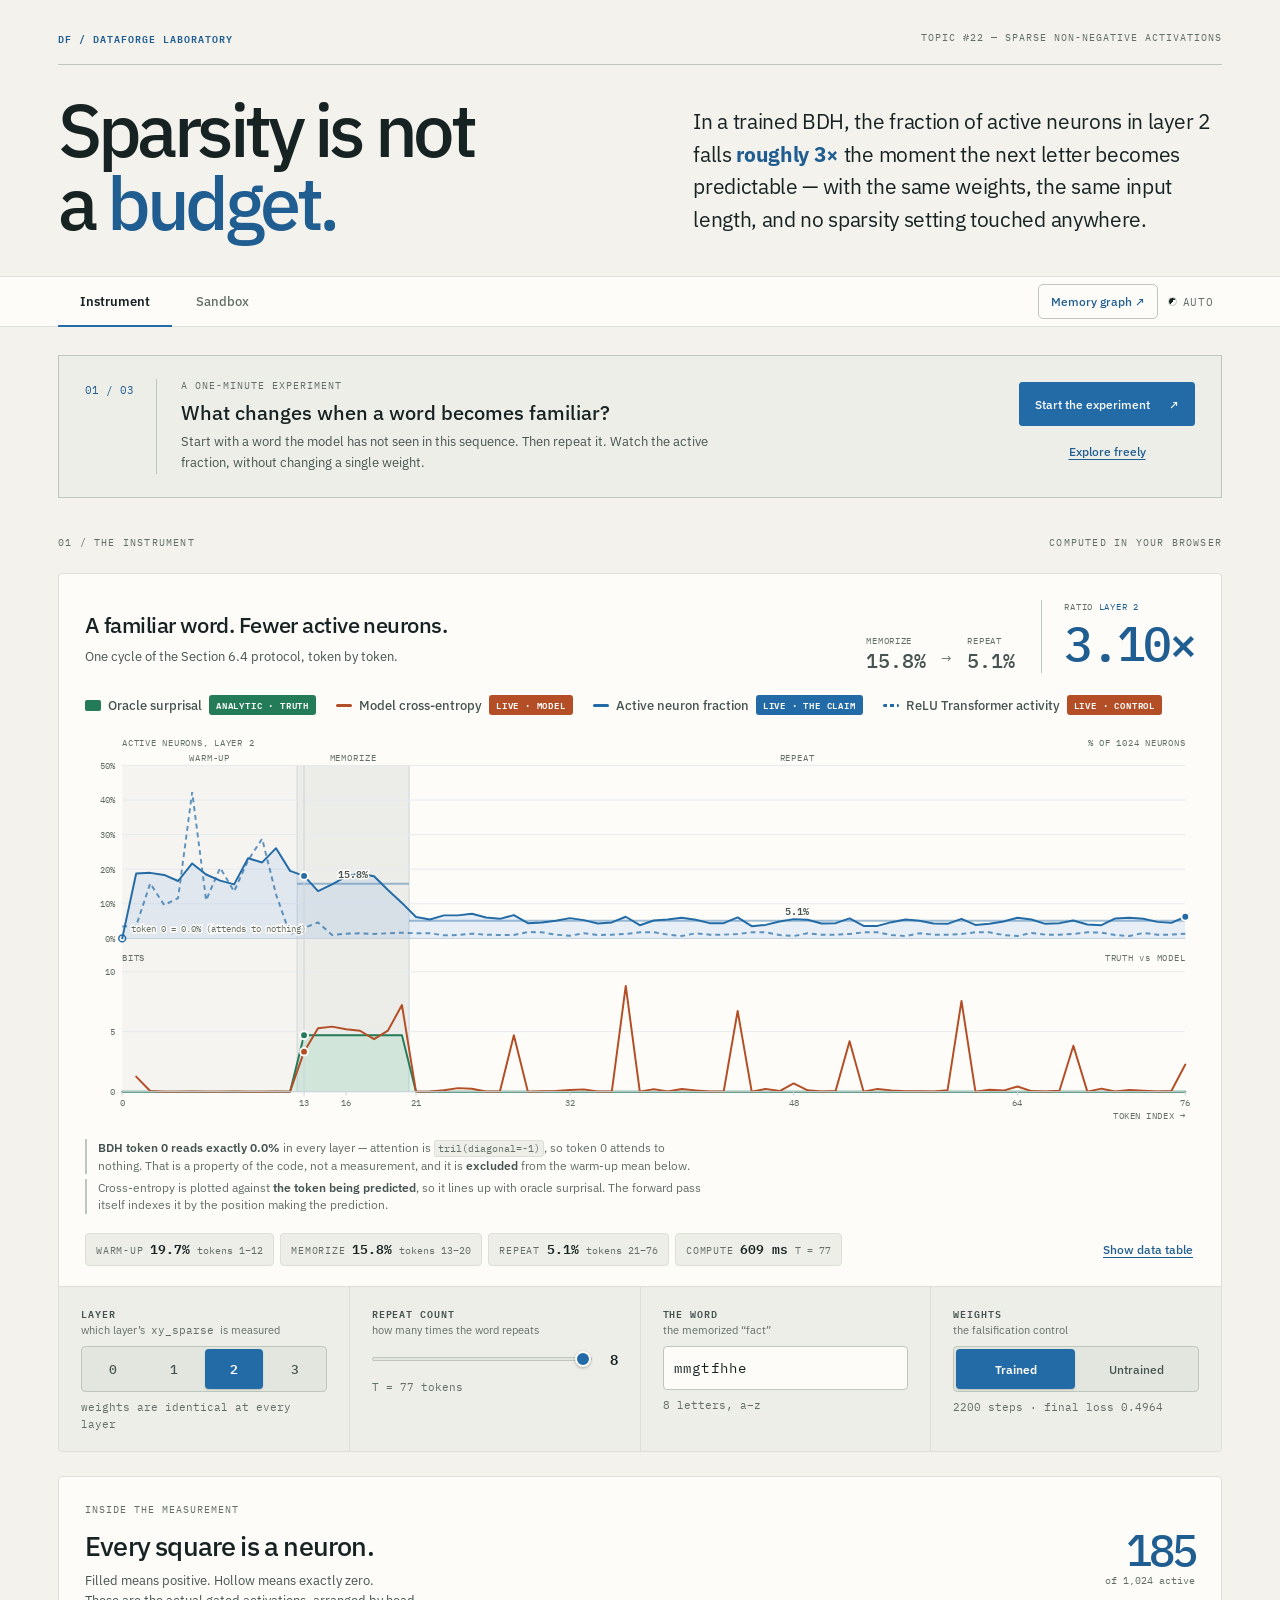
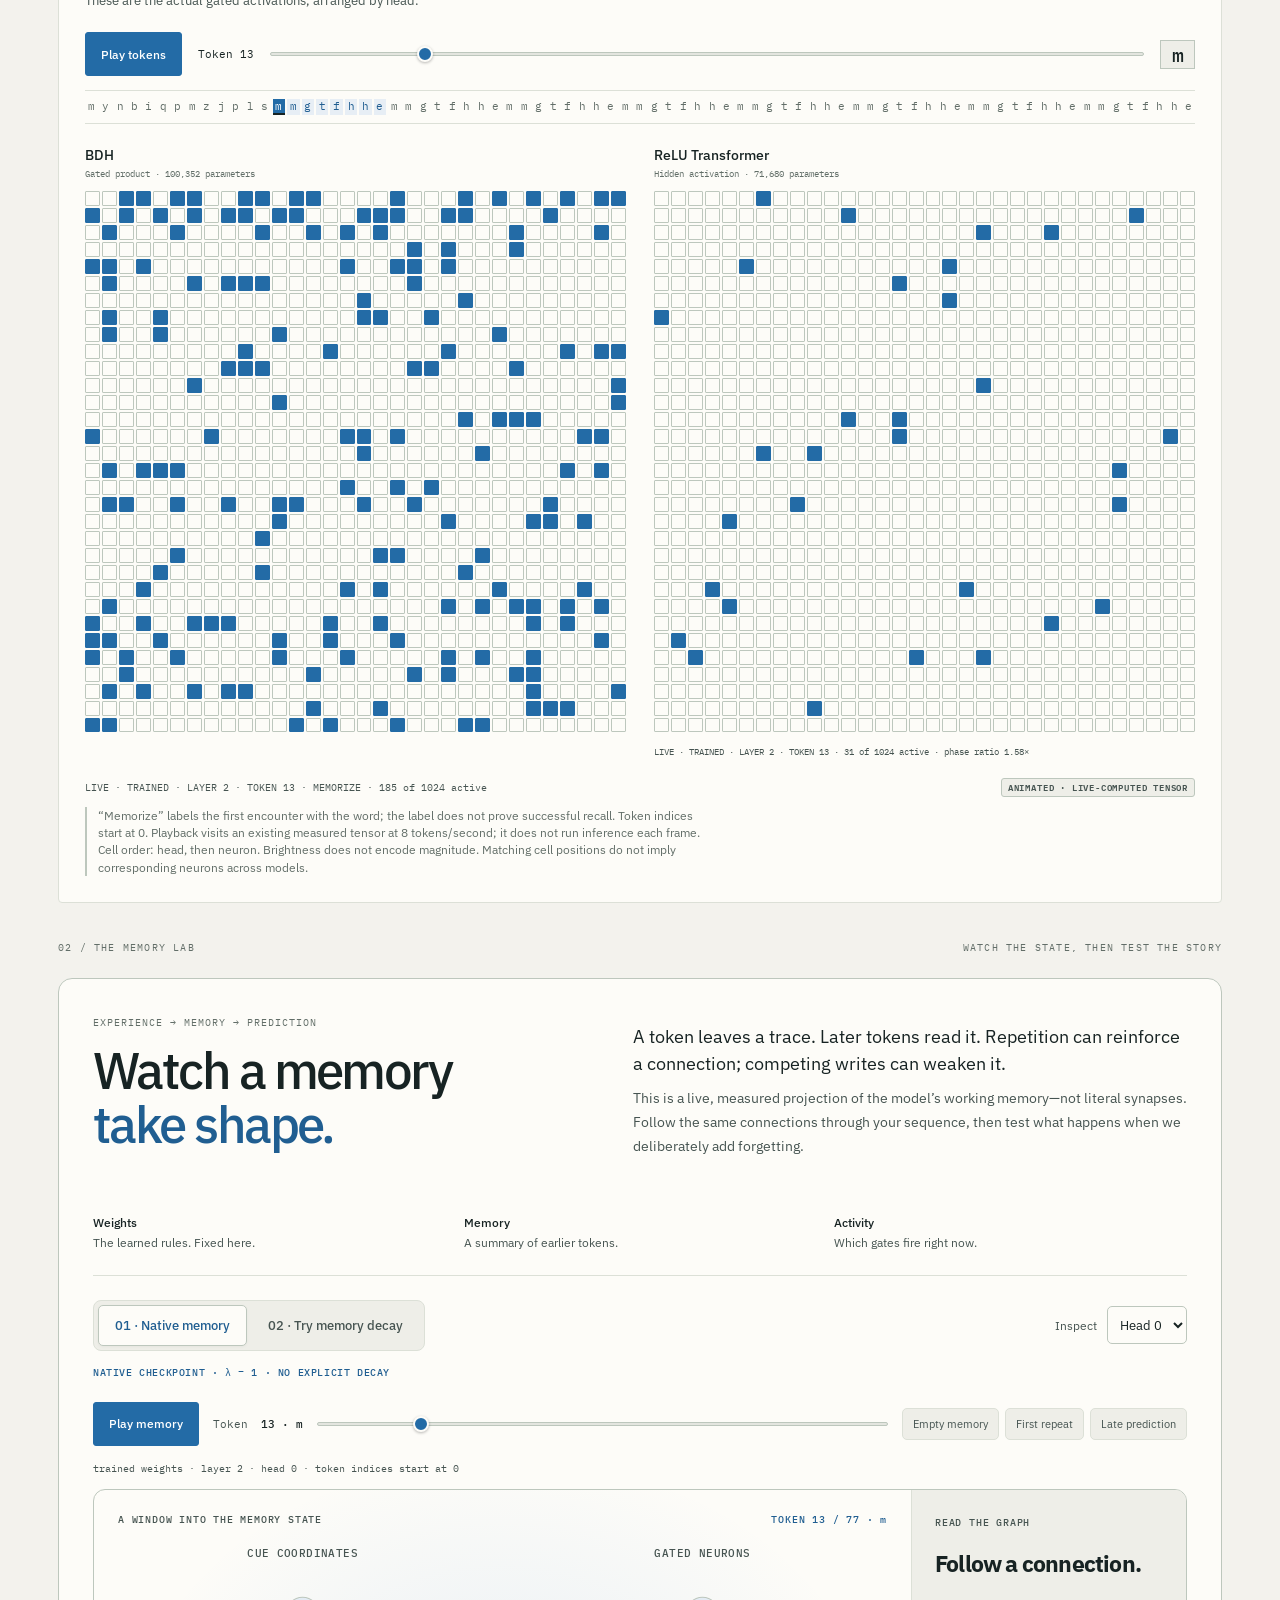
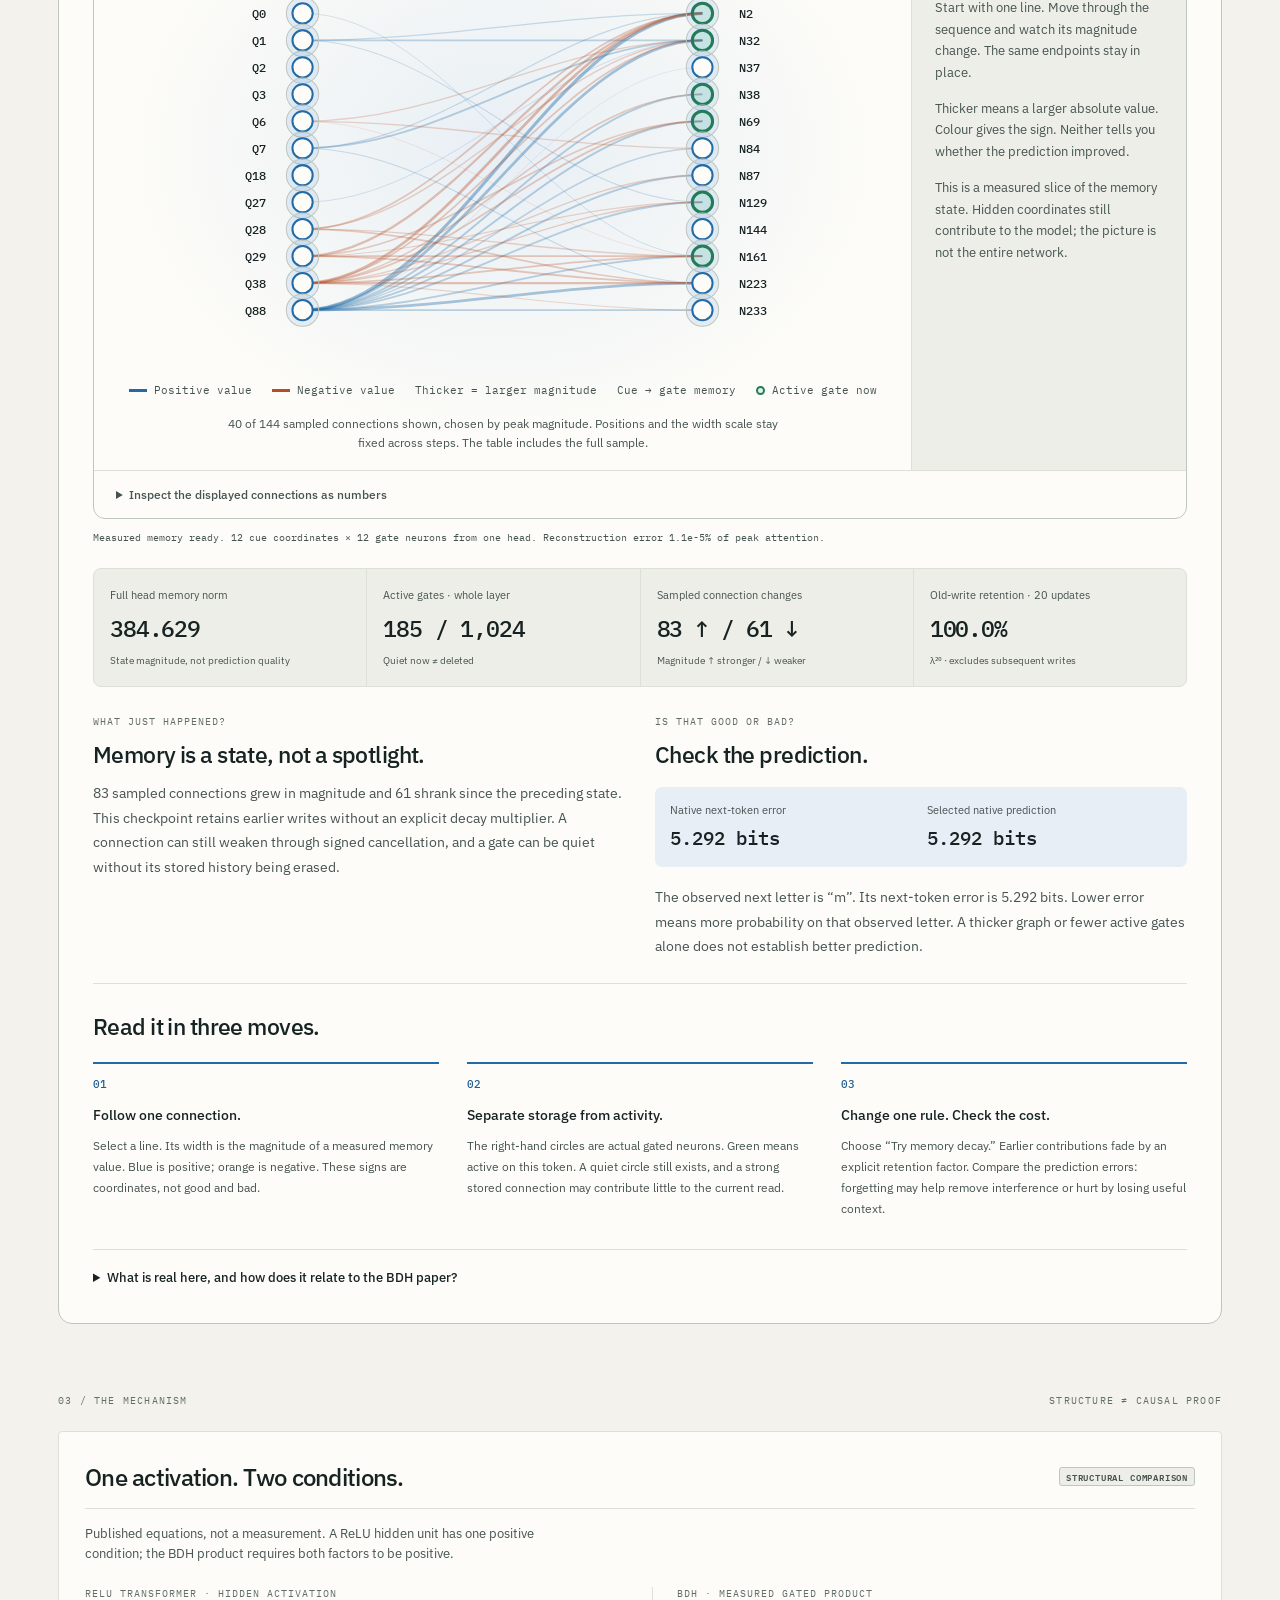
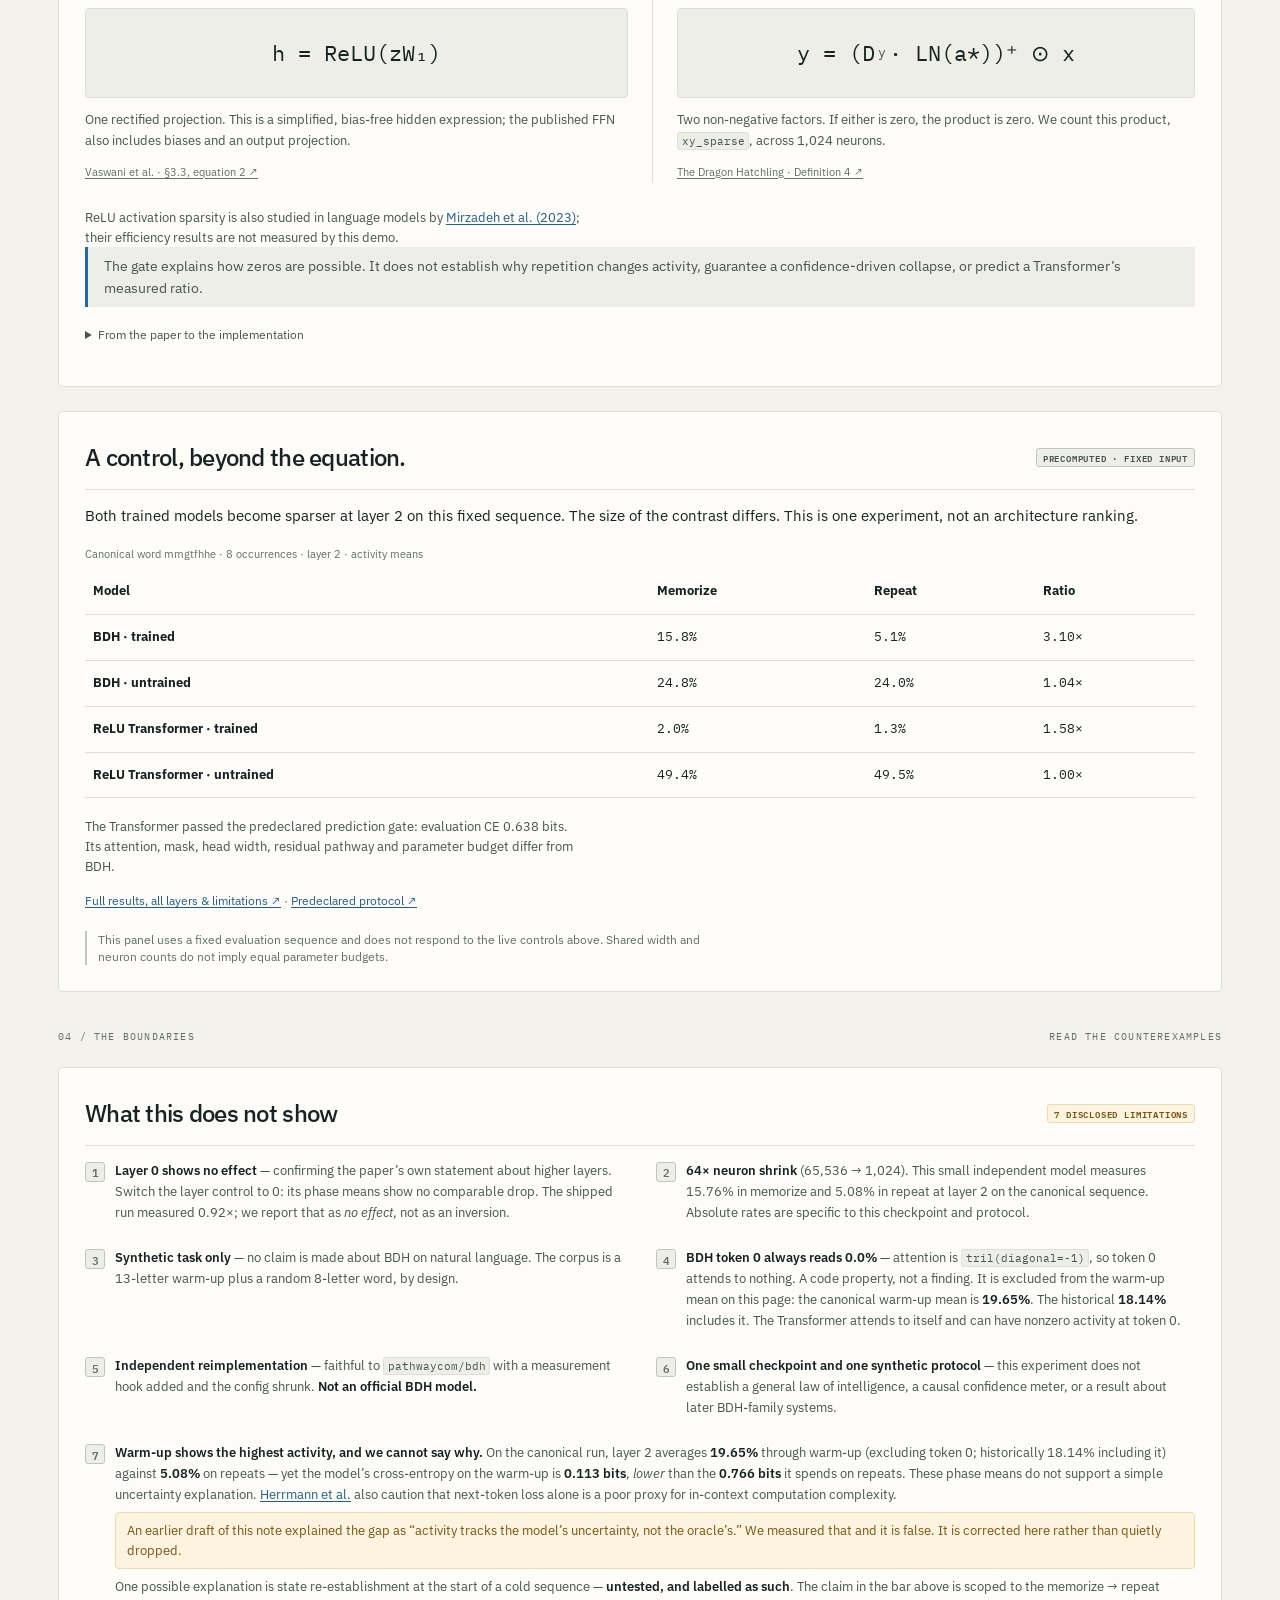
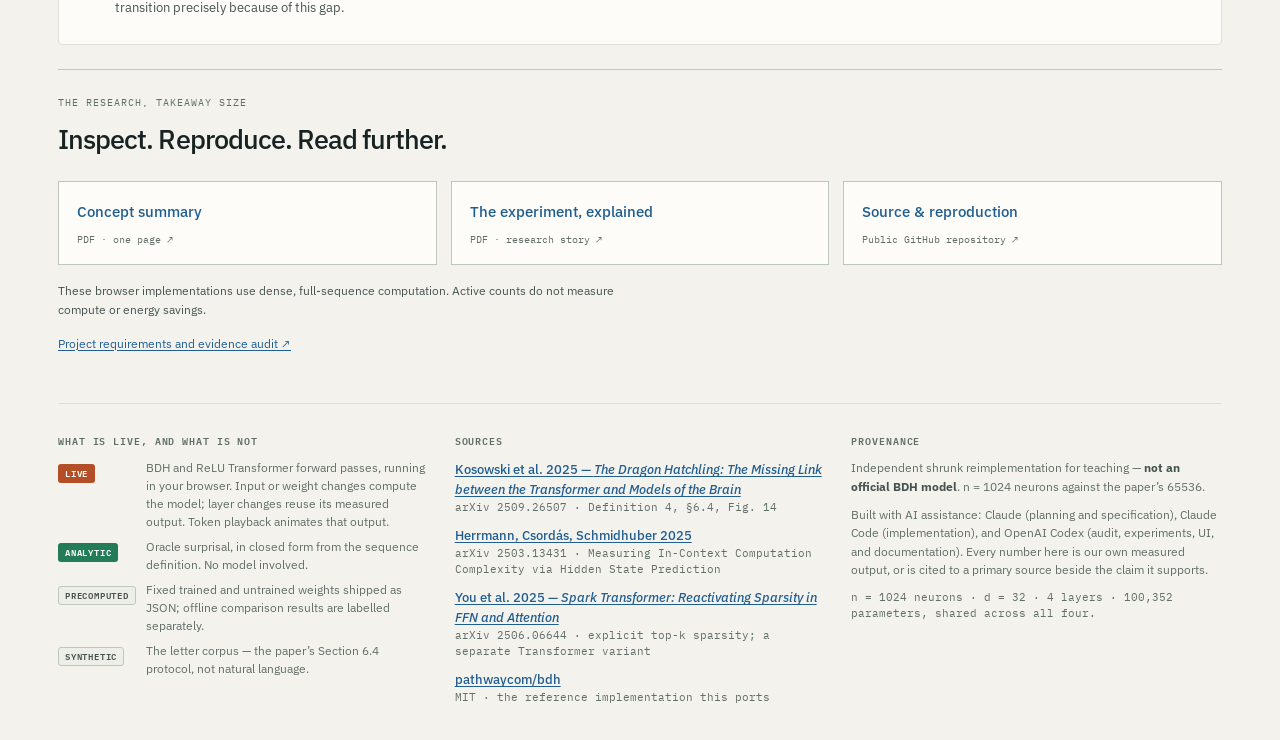
==== commit 67e4736b: "Add verified interactive memory graph and complete submission requirements" ====
--- a/index.html
+++ b/index.html
@@ -16,6 +16,8 @@
       href="https://fonts.googleapis.com/css2?family=IBM+Plex+Mono:wght@400;500;600&amp;family=IBM+Plex+Sans:wght@400;500;600;700&amp;display=swap"
     />
     <link rel="stylesheet" href="style.css" />
+    <link rel="stylesheet" href="graph-view.css" />
+    <link rel="stylesheet" href="memory-lab.css" />
   </head>
   <body>
     <a class="skip-link" href="#chartPanel">Skip to the instrument</a>
@@ -62,6 +64,9 @@
           Sandbox
         </button>
         <span class="tabs__spacer"></span>
+        <a class="memory-nav-link" href="#memoryLab"
+          >Memory graph <span aria-hidden="true">↗</span></a
+        >
         <button
           class="theme-toggle"
           id="themeToggle"
@@ -469,14 +474,269 @@
           <span class="badge badge--pre">ANIMATED · LIVE-COMPUTED TENSOR</span>
         </div>
         <p class="note">
-          Token indices start at 0. Playback visits an existing measured tensor
-          at 8 tokens/second; it does not run inference each frame. Cell order:
-          head, then neuron. Brightness does not encode magnitude. Matching cell
-          positions do not imply corresponding neurons across models.
+          “Memorize” labels the first encounter with the word; the label does
+          not prove successful recall. Token indices start at 0. Playback visits
+          an existing measured tensor at 8 tokens/second; it does not run
+          inference each frame. Cell order: head, then neuron. Brightness does
+          not encode magnitude. Matching cell positions do not imply
+          corresponding neurons across models.
         </p>
       </section>
       <div class="section-label">
-        <span>02 / THE MECHANISM</span><span>STRUCTURE ≠ CAUSAL PROOF</span>
+        <span>02 / THE MEMORY LAB</span
+        ><span>WATCH THE STATE, THEN TEST THE STORY</span>
+      </div>
+      <section
+        class="memory-lab"
+        id="memoryLab"
+        aria-labelledby="memoryTitle"
+        data-memory-mode="native"
+      >
+        <div class="memory-lab__intro">
+          <div>
+            <p class="kicker">EXPERIENCE → MEMORY → PREDICTION</p>
+            <h2 id="memoryTitle">Watch a memory<br /><em>take shape.</em></h2>
+          </div>
+          <div>
+            <p class="memory-lab__lead">
+              A token leaves a trace. Later tokens read it. Repetition can
+              reinforce a connection; competing writes can weaken it.
+            </p>
+            <p>
+              This is a live, measured projection of the model’s working
+              memory—not literal synapses. Follow the same connections through
+              your sequence, then test what happens when we deliberately add
+              forgetting.
+            </p>
+          </div>
+        </div>
+        <div class="memory-lab__definitions">
+          <span><b>Weights</b> The learned rules. Fixed here.</span
+          ><span><b>Memory</b> A summary of earlier tokens.</span
+          ><span><b>Activity</b> Which gates fire right now.</span>
+        </div>
+        <div class="memory-lab__controls">
+          <div
+            class="memory-lab__mode"
+            role="group"
+            aria-label="Memory update experiment"
+          >
+            <button id="memoryModeNative" type="button" aria-pressed="true">
+              01 · Native memory</button
+            ><button id="memoryModeDecay" type="button" aria-pressed="false">
+              02 · Try memory decay
+            </button>
+          </div>
+          <label class="memory-lab__head" for="memoryHead"
+            >Inspect
+            <select id="memoryHead">
+              <option value="0">Head 0</option>
+            </select></label
+          >
+        </div>
+        <div id="memoryDecayControls" class="memory-lab__decay" hidden>
+          <label for="memoryDecay"
+            >Retain each step
+            <output id="memoryDecayOut" for="memoryDecay">0.96</output></label
+          >
+          <input
+            id="memoryDecay"
+            type="range"
+            min="0.80"
+            max="1"
+            value="0.96"
+            step="0.01"
+            aria-describedby="memoryHalfLife"
+          />
+          <p id="memoryHalfLife">
+            An old write retains half its magnitude after about 17 further
+            updates, before accounting for new writes.
+          </p>
+        </div>
+        <div class="memory-lab__mode-note" id="memoryModeNote">
+          NATIVE CHECKPOINT · λ = 1 · NO EXPLICIT DECAY
+        </div>
+        <div class="memory-lab__player">
+          <button class="primary-btn" id="memoryPlay" type="button" disabled>
+            Play memory
+          </button>
+          <label for="memoryToken"
+            >Token
+            <output id="memoryTokenOut" for="memoryToken">—</output></label
+          >
+          <input
+            id="memoryToken"
+            type="range"
+            min="0"
+            max="76"
+            value="13"
+            disabled
+          />
+          <div class="memory-lab__milestones">
+            <button id="memoryStart" type="button" disabled>Empty memory</button
+            ><button id="memoryRepeat" type="button" disabled>
+              First repeat</button
+            ><button id="memoryLate" type="button" disabled>
+              Late prediction
+            </button>
+          </div>
+        </div>
+        <p class="memory-lab__context" id="memoryContext">
+          Same input, weights and layer as the instrument above.
+        </p>
+        <div id="memoryGraph" hidden></div>
+        <p class="memory-lab__status" id="memoryStatus" role="status">
+          Waiting for the live model…
+        </p>
+        <div class="memory-lab__metrics">
+          <div>
+            <span>Full head memory norm</span><strong id="memoryNorm">—</strong
+            ><small>State magnitude, not prediction quality</small>
+          </div>
+          <div>
+            <span>Active gates · whole layer</span
+            ><strong id="memoryActive">—</strong
+            ><small>Quiet now ≠ deleted</small>
+          </div>
+          <div>
+            <span>Sampled connection changes</span
+            ><strong id="memoryChanges">—</strong
+            ><small>Magnitude ↑ stronger / ↓ weaker</small>
+          </div>
+          <div>
+            <span>Old-write retention · 20 updates</span
+            ><strong id="memoryRetention">100%</strong
+            ><small>λ²⁰ · excludes subsequent writes</small>
+          </div>
+        </div>
+        <div class="memory-lab__interpret">
+          <article>
+            <p class="kicker">WHAT JUST HAPPENED?</p>
+            <h3 id="memoryStoryTitle">Memory is a state, not a spotlight.</h3>
+            <p id="memoryInterpretation">
+              The interpretation will update with the measured memory state.
+            </p>
+          </article>
+          <article>
+            <p class="kicker">IS THAT GOOD OR BAD?</p>
+            <h3>Check the prediction.</h3>
+            <div class="memory-lab__ce">
+              <div>
+                <span>Native next-token error</span
+                ><strong id="memoryNativeCE">—</strong>
+              </div>
+              <div>
+                <span id="memoryCELabel">Selected native prediction</span
+                ><strong id="memoryCE">—</strong>
+              </div>
+            </div>
+            <p id="memoryVerdict">
+              Lower next-token error means more probability on the observed next
+              letter. Stronger connections alone do not tell us whether the
+              answer improved.
+            </p>
+          </article>
+        </div>
+        <div class="memory-lab__reading" aria-labelledby="memoryReadingTitle">
+          <h3 id="memoryReadingTitle">Read it in three moves.</h3>
+          <ol>
+            <li>
+              <b>Follow one connection.</b
+              ><span
+                >Select a line. Its width is the magnitude of a measured memory
+                value. Blue is positive; orange is negative. These signs are
+                coordinates, not good and bad.</span
+              >
+            </li>
+            <li>
+              <b>Separate storage from activity.</b
+              ><span
+                >The right-hand circles are actual gated neurons. Green means
+                active on this token. A quiet circle still exists, and a strong
+                stored connection may contribute little to the current
+                read.</span
+              >
+            </li>
+            <li>
+              <b>Change one rule. Check the cost.</b
+              ><span
+                >Choose “Try memory decay.” Earlier contributions fade by an
+                explicit retention factor. Compare the prediction errors:
+                forgetting may help remove interference or hurt by losing useful
+                context.</span
+              >
+            </li>
+          </ol>
+        </div>
+        <details class="memory-lab__science">
+          <summary>
+            What is real here, and how does it relate to the BDH paper?
+          </summary>
+          <p>
+            The paper develops a graph view of sparse neurons and synaptic
+            memory. This visualisation is a
+            <strong
+              >measured, signed projection of the executable model’s attention
+              memory</strong
+            >, not a literal reproduction of the paper’s biological graph.
+            Left-hand nodes are RoPE cue coordinates; right-hand nodes are
+            selected gated neurons. Neither is assigned an invented word or
+            concept.
+          </p>
+          <p>
+            For one head, the native state is M<sub>t</sub> = Σ<sub>s&lt;t</sub>
+            q<sub>s</sub> ⊗ v<sub>s</sub>. We display B<sub>t</sub> =
+            M<sub>t</sub>C, where C is the centred gate projection. The complete
+            query-weighted sum of B, divided by the attention LayerNorm standard
+            deviation, reconstructs the gate preactivation. The graph shows
+            memory <em>before</em> the selected token writes. Its edge inspector
+            also reports the post-write value.
+          </p>
+          <p>
+            Twelve cue coordinates and twelve gate neurons are selected by their
+            peak native activity over this sequence. The 40 displayed
+            connections are selected by peak native memory magnitude; all 144
+            sampled connections remain in the table. Selection stays fixed
+            during playback and the decay comparison. Omitted coordinates still
+            participate in full inference. Widths share a fixed scale across the
+            sequence and both computed settings.
+          </p>
+          <p>
+            <strong
+              >The checkpoint has no explicit exponential memory decay.</strong
+            >
+            In native mode, a smaller projected value can reflect signed
+            cancellation; a smaller query read can reflect changed cues or
+            positional phase. Neither proves semantic forgetting. “Try memory
+            decay” changes the recurrence to M<sub>t+1</sub> = λM<sub>t</sub> +
+            q<sub>t</sub> ⊗ v<sub>t</sub> and reruns the full model, across
+            every head and layer, with unchanged weights. This optional
+            experiment does not alter the baseline instrument or its published
+            results.
+          </p>
+          <p>
+            Error here is scored on the letter <em>after</em> the selected
+            token. The main instrument aligns error to the target token instead,
+            so compare this panel at t with the main error at t + 1. The final
+            token has no observed successor. The memory norm is the Frobenius
+            norm of the full, unprojected head state; the connection-change
+            counts refer only to the sampled 144 edges.
+          </p>
+          <p class="src">
+            <a href="https://arxiv.org/abs/2509.26507"
+              >The Dragon Hatchling paper ↗</a
+            >
+            ·
+            <a href="https://github.com/pathwaycom/bdh"
+              >Official implementation ↗</a
+            >
+            ·
+            <a href="docs/memory-explainer.md">Derivation and verification ↗</a>
+          </p>
+        </details>
+      </section>
+      <div class="section-label">
+        <span>03 / THE MECHANISM</span><span>STRUCTURE ≠ CAUSAL PROOF</span>
       </div>
       <section class="panel panel--mech">
         <div class="panel__head">
@@ -526,6 +786,11 @@
             >
           </article>
         </div>
+        <p class="figure__sub">
+          ReLU activation sparsity is also studied in language models by
+          <a href="https://arxiv.org/abs/2310.04564">Mirzadeh et al. (2023)</a>;
+          their efficiency results are not measured by this demo.
+        </p>
         <p class="mechanism-note">
           The gate explains how zeros are possible. It does not establish why
           repetition changes activity, guarantee a confidence-driven collapse,
@@ -561,7 +826,7 @@
         </p>
       </section>
       <div class="section-label">
-        <span>03 / THE BOUNDARIES</span><span>READ THE COUNTEREXAMPLES</span>
+        <span>04 / THE BOUNDARIES</span><span>READ THE COUNTEREXAMPLES</span>
       </div>
       <!-- ========================== 5. HONESTY PANEL =========================== -->
       <section class="panel panel--honesty">
@@ -651,6 +916,11 @@
           These browser implementations use dense, full-sequence computation.
           Active counts do not measure compute or energy savings.
         </p>
+        <p class="src">
+          <a href="docs/requirements-audit.md"
+            >Project requirements and evidence audit ↗</a
+          >
+        </p>
       </section>
 
       <!-- ============================== FOOTER ================================= -->
@@ -751,6 +1021,9 @@
 
     <script src="bdh.js"></script>
     <script src="transformer.js"></script>
+    <script src="memory.js"></script>
+    <script src="graph-view.js"></script>
+    <script src="memory-lab.js"></script>
     <script src="app.js"></script>
   </body>
 </html>
--- a/graph-view.css
+++ b/graph-view.css
@@ -0,0 +1,282 @@
+.memory-graph {
+  display: grid;
+  grid-template-columns: minmax(0, 1fr) 275px;
+  border: 1px solid var(--rule-2);
+  border-radius: 12px;
+  overflow: hidden;
+  background: var(--surface);
+}
+.memory-graph__main {
+  min-width: 0;
+  padding: 22px 24px 18px;
+  background: radial-gradient(
+    ellipse at 50% 45%,
+    var(--accent-wash),
+    transparent 66%
+  );
+}
+.memory-graph__top {
+  display: flex;
+  justify-content: space-between;
+  gap: 16px;
+  align-items: center;
+}
+.memory-graph__eyebrow,
+.memory-graph__step {
+  font: 500 10px/1.5 var(--mono);
+  letter-spacing: 0.08em;
+  color: var(--ink-2);
+}
+.memory-graph__step {
+  white-space: nowrap;
+  color: var(--accent-ink);
+}
+.memory-graph__canvas svg {
+  display: block;
+  width: 100%;
+  height: auto;
+  min-height: 240px;
+  overflow: visible;
+}
+.memory-graph__column {
+  font: 500 11px var(--mono);
+  fill: var(--ink-2);
+  letter-spacing: 0.035em;
+}
+.memory-graph__node {
+  cursor: pointer;
+}
+.memory-graph__node text {
+  font: 500 12px var(--mono);
+  fill: var(--ink);
+}
+.memory-graph__node-halo {
+  fill: var(--accent-wash);
+  stroke: var(--rule-2);
+  stroke-width: 1;
+}
+.memory-graph__node-core {
+  fill: var(--surface);
+  stroke: var(--accent);
+  stroke-width: 2;
+}
+.memory-graph__node:hover .memory-graph__node-core,
+.memory-graph__node[aria-pressed="true"] .memory-graph__node-core {
+  fill: var(--accent-wash);
+  stroke-width: 4;
+}
+.memory-graph__edge {
+  cursor: pointer;
+}
+.memory-graph__edge:hover path:first-child,
+.memory-graph__edge.is-selected path:first-child {
+  opacity: 1;
+  filter: drop-shadow(0 0 3px var(--accent-wash));
+}
+.memory-graph__edge:focus-visible,
+.memory-graph__node:focus-visible {
+  outline: 2px solid var(--ink);
+  outline-offset: 4px;
+}
+.memory-graph__legend {
+  display: flex;
+  flex-wrap: wrap;
+  gap: 10px 20px;
+  justify-content: center;
+  font: 11px/1.5 var(--mono);
+  color: var(--ink-2);
+}
+.memory-graph__legend span {
+  display: inline-flex;
+  align-items: center;
+  gap: 7px;
+}
+.memory-graph__swatch {
+  display: inline-block;
+  width: 18px;
+  height: 3px;
+  background: var(--accent);
+}
+.memory-graph__swatch.is-negative {
+  background: var(--s-ce);
+}
+.memory-graph__caption {
+  max-width: 570px;
+  text-align: center;
+  margin: 15px auto 0;
+  font-size: 12px;
+  line-height: 1.6;
+  color: var(--ink-2);
+}
+.memory-graph__inspector {
+  padding: 25px 23px;
+  background: var(--surface-2);
+  border-left: 1px solid var(--rule);
+}
+.memory-graph__inspector h3 {
+  font-size: 23px;
+  line-height: 1.2;
+  letter-spacing: -0.035em;
+  margin: 20px 0;
+  overflow-wrap: anywhere;
+}
+.memory-graph__detail p {
+  font-size: 13px;
+  line-height: 1.65;
+  color: var(--ink-2);
+  margin: 0 0 15px;
+}
+.memory-graph__detail .memory-graph__big-value {
+  font: 500 35px/1.2 var(--mono);
+  color: var(--ink);
+  letter-spacing: -0.06em;
+}
+.memory-graph__detail .memory-graph__change {
+  font-weight: 600;
+  color: var(--accent-ink);
+}
+.memory-graph__detail .memory-graph__small {
+  font-size: 11px;
+}
+.memory-graph__spark {
+  width: 100%;
+  height: 80px;
+  margin-bottom: 8px;
+}
+.memory-graph__table-wrap {
+  grid-column: 1/-1;
+  border-top: 1px solid var(--rule);
+  padding: 14px 22px;
+  font-size: 12px;
+  color: var(--ink-2);
+}
+.memory-graph__table-wrap summary {
+  cursor: pointer;
+  font-weight: 500;
+}
+.memory-graph__table-scroll {
+  overflow-x: auto;
+  margin-top: 14px;
+}
+.memory-graph table {
+  width: 100%;
+  border-collapse: collapse;
+  font: 11px/1.5 var(--mono);
+}
+.memory-graph caption {
+  text-align: left;
+  margin-bottom: 12px;
+}
+.memory-graph td,
+.memory-graph th {
+  padding: 8px;
+  text-align: right;
+  border-bottom: 1px solid var(--rule);
+  white-space: nowrap;
+}
+.memory-graph td:first-child,
+.memory-graph th:first-child {
+  text-align: left;
+}
+@media (max-width: 800px) {
+  .memory-graph {
+    grid-template-columns: 1fr;
+  }
+  .memory-graph__inspector {
+    border-left: 0;
+    border-top: 1px solid var(--rule);
+  }
+  .memory-graph__inspector h3 {
+    margin: 10px 0;
+  }
+  .memory-graph__main {
+    padding: 18px 12px;
+  }
+  .memory-graph__canvas svg {
+    min-height: 220px;
+  }
+  .memory-graph__top {
+    flex-wrap: wrap;
+    gap: 4px;
+  }
+  .memory-graph__detail {
+    max-width: 650px;
+  }
+}
+@media (prefers-reduced-motion: no-preference) {
+  .memory-graph__edge path:first-child {
+    transition:
+      stroke-width 0.18s,
+      opacity 0.18s;
+  }
+}
+@media (max-width: 560px) {
+  .memory-graph__canvas {
+    overflow-x: auto;
+    overscroll-behavior-x: contain;
+    margin: 0 -4px;
+  }
+  .memory-graph__canvas svg {
+    min-width: 620px;
+  }
+  .memory-graph__legend {
+    justify-content: flex-start;
+    font-size: 10px;
+    gap: 9px 12px;
+  }
+  .memory-graph__caption {
+    text-align: left;
+  }
+  .memory-graph__canvas::after {
+    content: "Scroll sideways to explore the graph →";
+    display: block;
+    position: sticky;
+    left: 0;
+    font: 10px/1.5 var(--mono);
+    color: var(--ink-2);
+    padding: 4px 0 12px;
+  }
+  .memory-graph__inspector {
+    padding: 20px;
+  }
+}
+.memory-graph__node.is-active .memory-graph__node-core {
+  fill: var(--s-oracle-wash);
+  stroke: var(--s-oracle);
+  stroke-width: 3;
+}
+.memory-graph__activity-dot {
+  display: inline-block;
+  width: 9px;
+  height: 9px;
+  border-radius: 50%;
+  background: var(--s-oracle-wash);
+  border: 2px solid var(--s-oracle);
+}
+@media (max-width: 560px) {
+  .memory-graph__canvas {
+    overflow: visible;
+    margin: 0;
+  }
+  .memory-graph__canvas svg {
+    min-width: 0;
+    min-height: 0;
+  }
+  .memory-graph__canvas::after {
+    display: none;
+  }
+  .memory-graph__column {
+    font-size: 8px;
+    letter-spacing: 0;
+  }
+  .memory-graph__node text {
+    font-size: 10px;
+  }
+}
+.memory-graph__edge:focus-visible {
+  outline: none;
+}
+.memory-graph__edge:focus-visible path:first-child {
+  opacity: 1;
+  filter: drop-shadow(0 0 2px var(--ink));
+}
--- a/memory-lab.css
+++ b/memory-lab.css
@@ -0,0 +1,468 @@
+.memory-lab {
+  border: 1px solid var(--rule-2);
+  border-radius: 14px;
+  padding: 34px;
+  background: var(--surface);
+  margin-bottom: 32px;
+  overflow: hidden;
+}
+.memory-lab [hidden] {
+  display: none !important;
+}
+.memory-lab__intro {
+  display: grid;
+  grid-template-columns: 1fr 1.1fr;
+  gap: 36px;
+  align-items: center;
+  margin-bottom: 28px;
+}
+.memory-lab__intro h2 {
+  font-size: clamp(34px, 4vw, 54px);
+  font-weight: 500;
+  line-height: 1.06;
+  letter-spacing: -0.05em;
+  margin: 14px 0;
+}
+.memory-lab__intro h2 em {
+  font-style: normal;
+  color: var(--accent-ink);
+}
+.memory-lab__intro p:not(.kicker) {
+  color: var(--ink-2);
+  font-size: 14px;
+  line-height: 1.7;
+  margin: 10px 0;
+}
+.memory-lab__intro .memory-lab__lead {
+  color: var(--ink) !important;
+  font-size: 18px !important;
+  line-height: 1.5 !important;
+}
+.memory-lab__controls {
+  display: flex;
+  align-items: center;
+  justify-content: space-between;
+  gap: 16px;
+  border-top: 1px solid var(--rule);
+  padding-top: 24px;
+}
+.memory-lab__mode {
+  display: flex;
+  gap: 4px;
+  padding: 4px;
+  border: 1px solid var(--rule);
+  border-radius: 8px;
+  background: var(--surface-2);
+}
+.memory-lab button,
+.memory-lab select {
+  font-family: var(--sans);
+  cursor: pointer;
+}
+.memory-lab__mode button {
+  background: transparent;
+  border: 1px solid transparent;
+  border-radius: 5px;
+  color: var(--ink-2);
+  padding: 11px 16px;
+  font-size: 13px;
+  font-weight: 500;
+}
+.memory-lab__mode button[aria-pressed="true"] {
+  background: var(--surface);
+  border-color: var(--rule-2);
+  color: var(--accent-ink);
+  box-shadow: 0 1px 3px #0000000a;
+}
+.memory-lab[data-memory-mode="decay"]
+  .memory-lab__mode
+  button[aria-pressed="true"] {
+  color: var(--warn-ink);
+}
+.memory-lab__head {
+  display: flex;
+  gap: 10px;
+  align-items: center;
+  font-size: 12px;
+  color: var(--ink-2);
+}
+.memory-lab__head select {
+  padding: 8px;
+  border: 1px solid var(--rule-2);
+  background: var(--surface);
+  color: var(--ink);
+  border-radius: 5px;
+}
+.memory-lab__mode-note {
+  font: 500 10px/1.5 var(--mono);
+  letter-spacing: 0.06em;
+  color: var(--accent-ink);
+  margin: 14px 0 22px;
+}
+.memory-lab[data-memory-mode="decay"] .memory-lab__mode-note {
+  color: var(--warn-ink);
+}
+.memory-lab__decay {
+  display: grid;
+  grid-template-columns: auto minmax(150px, 1fr) 1.4fr;
+  gap: 20px;
+  align-items: center;
+  padding: 16px 20px;
+  margin-top: 15px;
+  background: var(--warn-bg);
+  border: 1px solid var(--warn-rule);
+  border-radius: 7px;
+}
+.memory-lab__decay label {
+  font-size: 12px;
+  color: var(--warn-ink);
+}
+.memory-lab__decay output {
+  font: 500 18px var(--mono);
+  margin-left: 10px;
+}
+.memory-lab__decay p {
+  font-size: 12px;
+  line-height: 1.6;
+  margin: 0;
+  color: var(--warn-ink);
+}
+.memory-lab input[type="range"] {
+  accent-color: var(--accent);
+  width: 100%;
+  min-width: 0;
+  cursor: pointer;
+}
+.memory-lab__player {
+  display: flex;
+  align-items: center;
+  gap: 14px;
+  flex-wrap: wrap;
+}
+.memory-lab__player > label {
+  font: 11px var(--mono);
+  white-space: nowrap;
+  color: var(--ink-2);
+}
+.memory-lab__player output {
+  color: var(--ink);
+  font-weight: 500;
+  margin-left: 6px;
+}
+.memory-lab__player > input {
+  flex: 1;
+  min-width: 100px !important;
+}
+.memory-lab__milestones {
+  display: flex;
+  gap: 6px;
+}
+.memory-lab__milestones button {
+  font-size: 11px;
+  color: var(--ink-2);
+  background: var(--surface-2);
+  border: 1px solid var(--rule);
+  border-radius: 5px;
+  padding: 8px 10px;
+}
+.memory-lab__milestones button:hover {
+  border-color: var(--accent);
+  color: var(--accent-ink);
+}
+.memory-lab button:disabled {
+  opacity: 0.5;
+  cursor: wait;
+}
+.memory-lab :is(button, input, select, summary):focus-visible {
+  outline: 2px solid var(--accent);
+  outline-offset: 3px;
+}
+.memory-lab__context {
+  font: 10px/1.6 var(--mono);
+  color: var(--ink-2);
+  margin: 15px 0 12px;
+}
+.memory-lab__status {
+  font: 10px/1.7 var(--mono);
+  color: var(--ink-2);
+  min-height: 17px;
+  margin: 10px 0 22px;
+}
+.memory-lab[aria-busy="true"] .memory-lab__status {
+  padding: 45px 20px;
+  text-align: center;
+  background: var(--surface-2);
+  border: 1px dashed var(--rule-2);
+  border-radius: 9px;
+}
+.memory-lab__metrics {
+  display: grid;
+  grid-template-columns: repeat(4, 1fr);
+  gap: 1px;
+  border: 1px solid var(--rule);
+  border-radius: 8px;
+  overflow: hidden;
+  background: var(--rule);
+}
+.memory-lab__metrics > div {
+  background: var(--surface-2);
+  padding: 18px 16px;
+}
+.memory-lab__metrics span,
+.memory-lab__ce span {
+  display: block;
+  font-size: 11px;
+  color: var(--ink-2);
+  line-height: 1.5;
+}
+.memory-lab__metrics strong {
+  display: block;
+  font: 500 23px/1.3 var(--mono);
+  letter-spacing: -0.05em;
+  margin: 10px 0;
+  color: var(--ink);
+}
+.memory-lab__metrics small {
+  font-size: 10px;
+  line-height: 1.5;
+  color: var(--ink-2);
+  display: block;
+}
+.memory-lab__interpret {
+  display: grid;
+  grid-template-columns: 1fr 1fr;
+  gap: 30px;
+  margin: 28px 0;
+  border-bottom: 1px solid var(--rule);
+  padding-bottom: 24px;
+}
+.memory-lab__interpret h3,
+.memory-lab__reading h3 {
+  font-size: 23px;
+  font-weight: 500;
+  line-height: 1.25;
+  letter-spacing: -0.025em;
+  margin: 12px 0;
+}
+.memory-lab__interpret p:not(.kicker) {
+  font-size: 14px;
+  line-height: 1.75;
+  color: var(--ink-2);
+}
+.memory-lab__ce {
+  display: grid;
+  grid-template-columns: 1fr 1fr;
+  gap: 12px;
+  background: var(--accent-wash);
+  border-radius: 7px;
+  padding: 15px;
+  margin: 18px 0;
+}
+.memory-lab__ce strong {
+  display: block;
+  font: 500 19px/1.5 var(--mono);
+  color: var(--ink);
+  margin-top: 5px;
+}
+.memory-lab__reading ol {
+  display: grid;
+  grid-template-columns: repeat(3, 1fr);
+  gap: 28px;
+  list-style: none;
+  counter-reset: memory-reading;
+  margin: 22px 0 30px;
+  padding: 0;
+}
+.memory-lab__reading li {
+  counter-increment: memory-reading;
+}
+.memory-lab__reading li:before {
+  content: "0" counter(memory-reading);
+  display: block;
+  font: 500 11px var(--mono);
+  color: var(--accent-ink);
+  border-top: 2px solid var(--accent);
+  padding-top: 13px;
+  margin-bottom: 13px;
+}
+.memory-lab__reading b {
+  display: block;
+  font-size: 14px;
+  margin-bottom: 8px;
+  font-weight: 500;
+}
+.memory-lab__reading span {
+  font-size: 12px;
+  line-height: 1.75;
+  color: var(--ink-2);
+  display: block;
+}
+.memory-lab__science {
+  border-top: 1px solid var(--rule);
+  padding-top: 18px;
+}
+.memory-lab__science summary {
+  cursor: pointer;
+  font-size: 13px;
+  font-weight: 500;
+  line-height: 1.6;
+}
+.memory-lab__science p {
+  font-size: 13px;
+  line-height: 1.8;
+  color: var(--ink-2);
+  max-width: 850px;
+}
+.memory-graph__table-scroll {
+  max-height: 300px;
+  overflow: auto;
+}
+@media (max-width: 1050px) {
+  .memory-lab__metrics {
+    grid-template-columns: repeat(2, 1fr);
+  }
+  .memory-lab__milestones {
+    flex-basis: 100%;
+  }
+  .memory-lab__decay {
+    grid-template-columns: auto 1fr;
+  }
+  .memory-lab__decay p {
+    grid-column: 1/-1;
+  }
+}
+@media (max-width: 700px) {
+  .memory-lab {
+    padding: 23px 17px;
+  }
+  .memory-lab__intro {
+    grid-template-columns: 1fr;
+    gap: 4px;
+  }
+  .memory-lab__intro h2 br {
+    display: none;
+  }
+  .memory-lab__intro h2 {
+    font-size: 38px;
+  }
+  .memory-lab__controls {
+    flex-wrap: wrap;
+  }
+  .memory-lab__mode {
+    width: 100%;
+  }
+  .memory-lab__mode button {
+    flex: 1;
+    padding: 10px 6px;
+    font-size: 12px;
+  }
+  .memory-lab__interpret {
+    grid-template-columns: 1fr;
+    gap: 12px;
+  }
+  .memory-lab__reading ol {
+    grid-template-columns: 1fr;
+    gap: 18px;
+  }
+  .memory-lab__reading li:before {
+    margin-bottom: 9px;
+  }
+  .memory-lab__metrics strong {
+    font-size: 19px;
+  }
+  .memory-lab__metrics > div {
+    padding: 14px 11px;
+  }
+  .memory-lab__player {
+    gap: 10px;
+  }
+  .memory-lab__player > input {
+    flex-basis: 100%;
+  }
+  .memory-lab__milestones {
+    flex-wrap: wrap;
+  }
+  .memory-lab__ce strong {
+    font-size: 17px;
+  }
+  .memory-lab__decay {
+    padding: 14px;
+    gap: 12px;
+  }
+  .memory-lab__decay label {
+    font-size: 11px;
+  }
+}
+.memory-nav-link {
+  align-self: center;
+  font: 500 12px var(--sans);
+  color: var(--accent-ink);
+  text-decoration: none;
+  padding: 9px 12px;
+  border: 1px solid var(--rule-2);
+  border-radius: 5px;
+  white-space: nowrap;
+}
+#memoryLab {
+  scroll-margin-top: 150px;
+}
+@media (max-width: 560px) {
+  .memory-nav-link {
+    font-size: 10px;
+    padding: 8px 6px;
+  }
+}
+.memory-lab__definitions {
+  display: grid;
+  grid-template-columns: repeat(3, 1fr);
+  gap: 18px;
+  padding: 17px 0 23px;
+  font-size: 12px;
+  line-height: 1.6;
+  color: var(--ink-2);
+}
+.memory-lab__definitions b {
+  display: block;
+  font-weight: 500;
+  color: var(--ink);
+}
+@media (max-width: 560px) {
+  .memory-lab__definitions {
+    grid-template-columns: 1fr;
+    gap: 9px;
+  }
+  .memory-lab__definitions b {
+    display: inline;
+    margin-right: 7px;
+  }
+  .tabs__inner .tab {
+    padding-left: 9px;
+    padding-right: 9px;
+  }
+  .tabs__inner .theme-toggle {
+    padding-left: 8px;
+    padding-right: 8px;
+  }
+}
+@media (max-width: 370px) {
+  .tabs__inner {
+    padding-left: 5px;
+    padding-right: 5px;
+    gap: 0;
+  }
+  .tabs__inner .tab {
+    font-size: 11px;
+    padding-left: 7px;
+    padding-right: 7px;
+  }
+  .tabs__inner .theme-toggle {
+    font-size: 9px;
+    padding-left: 5px;
+    padding-right: 5px;
+    gap: 4px;
+  }
+  .memory-nav-link {
+    font-size: 9px;
+    padding: 7px 5px;
+  }
+}
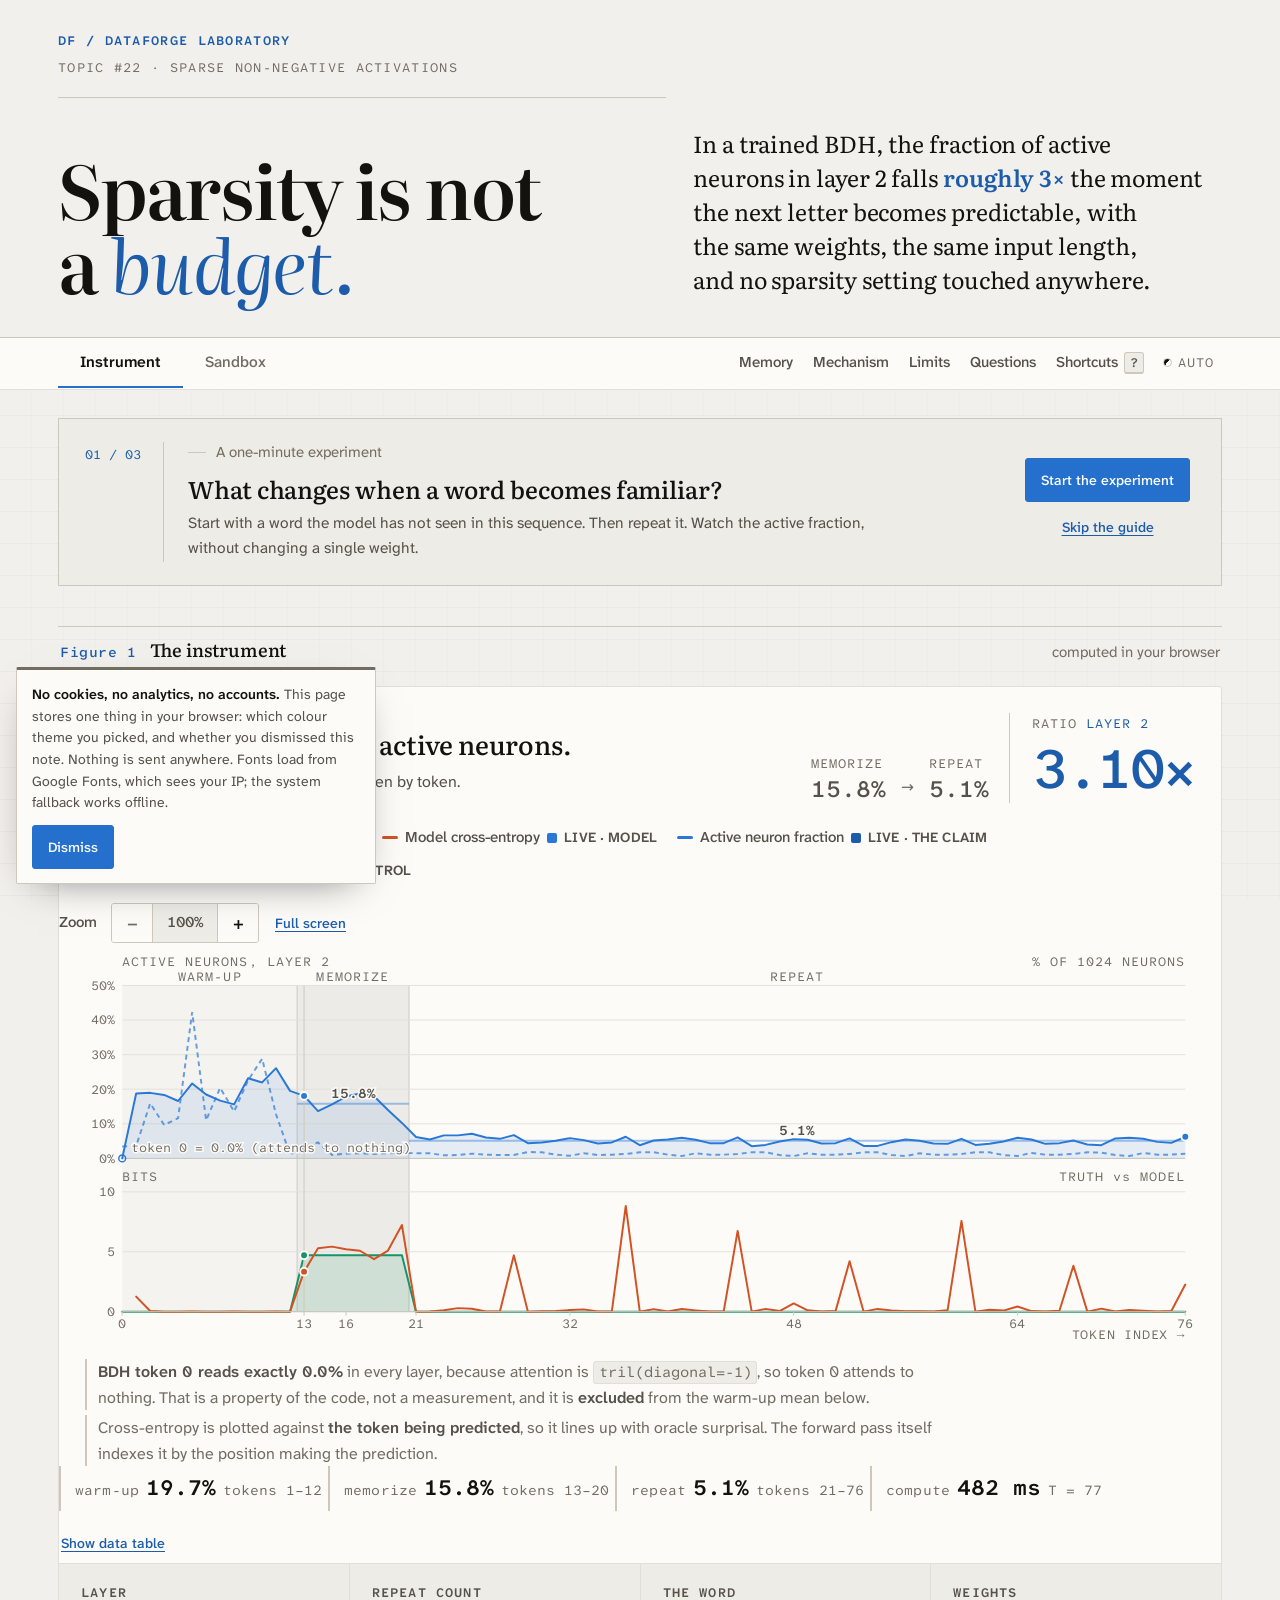
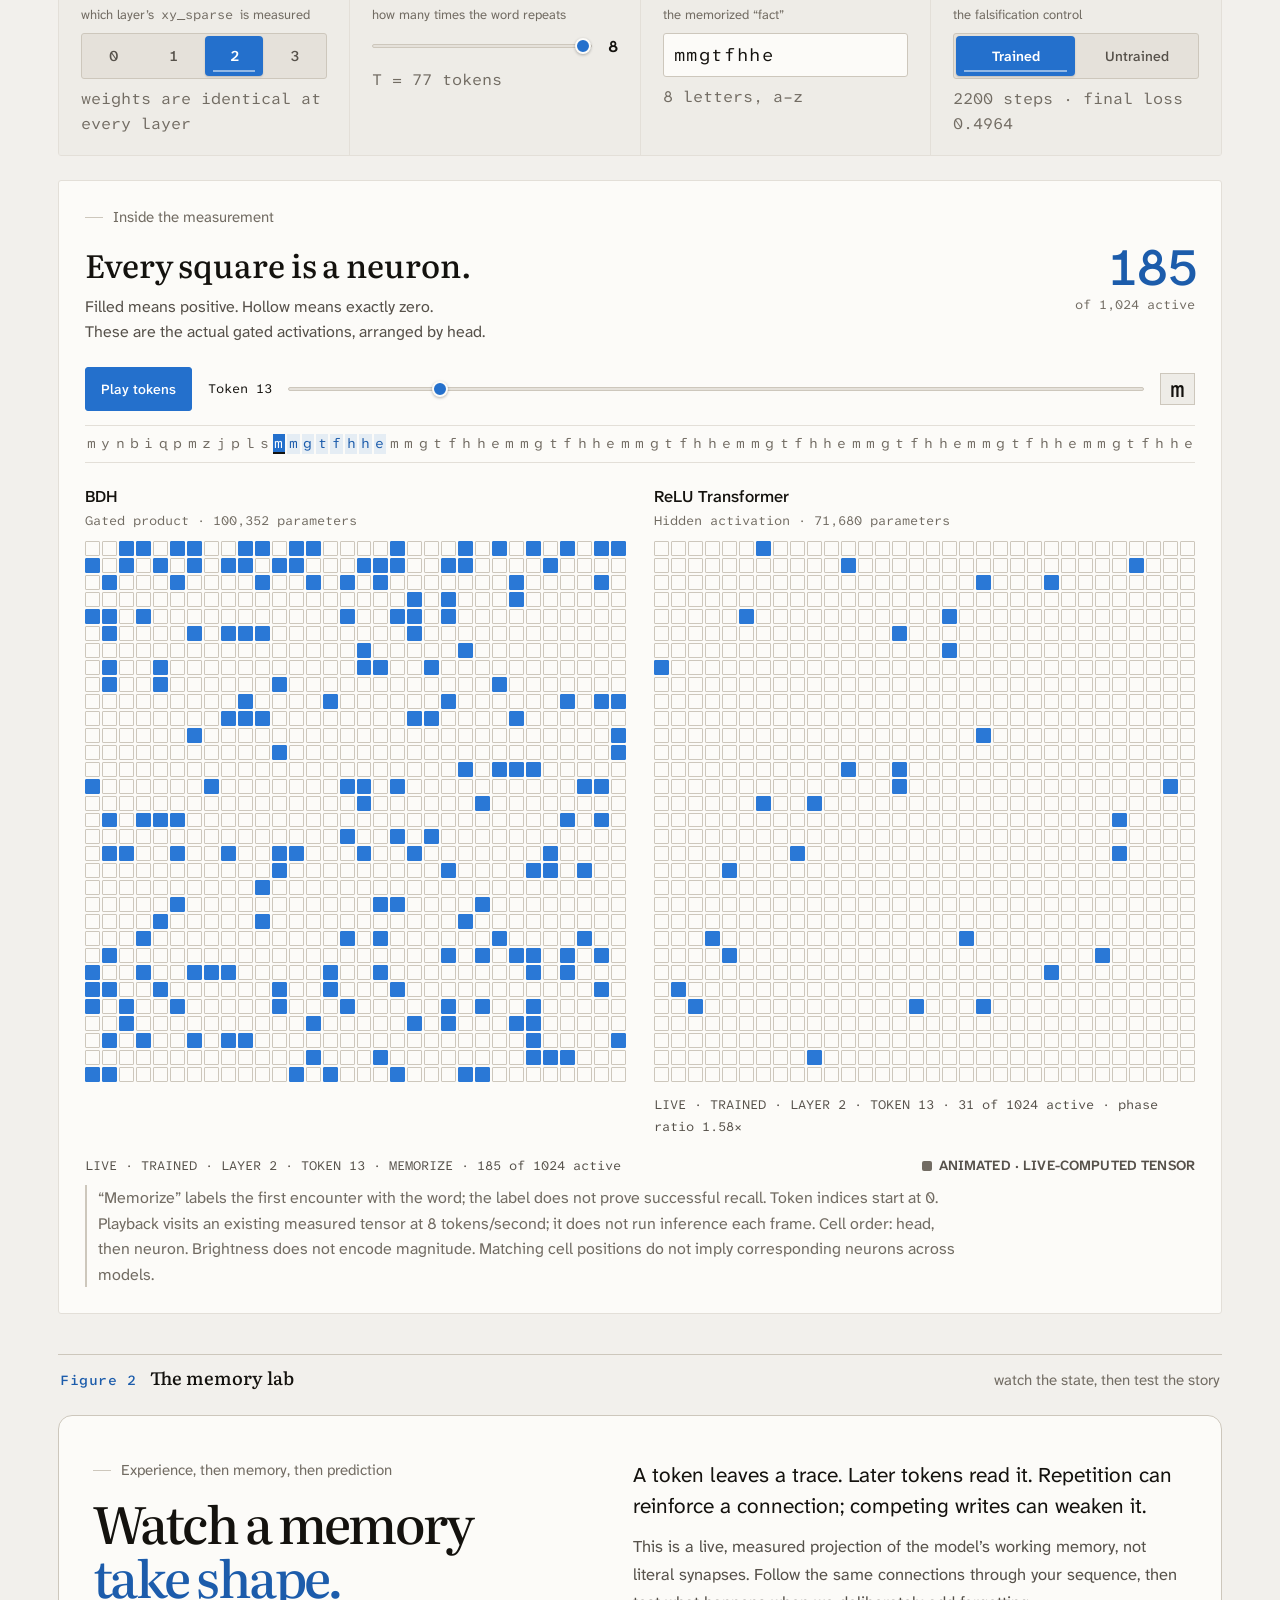
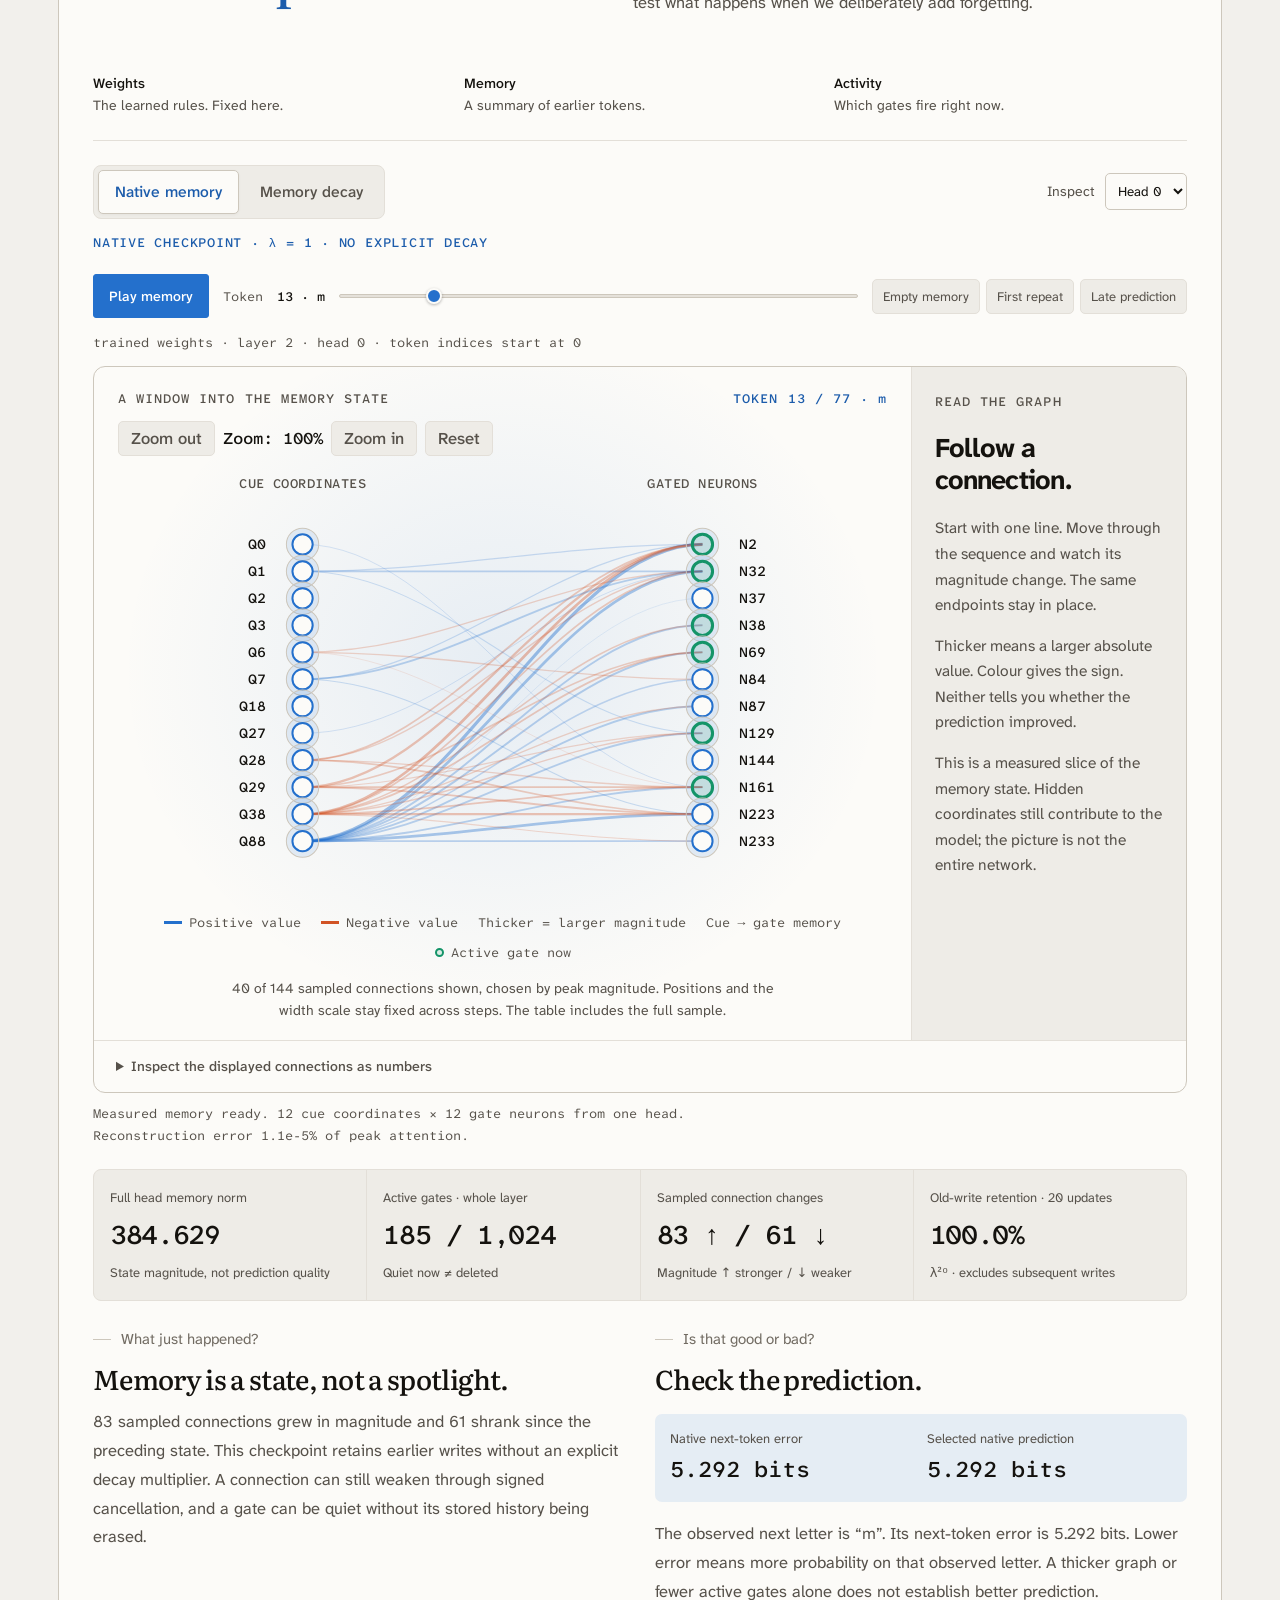
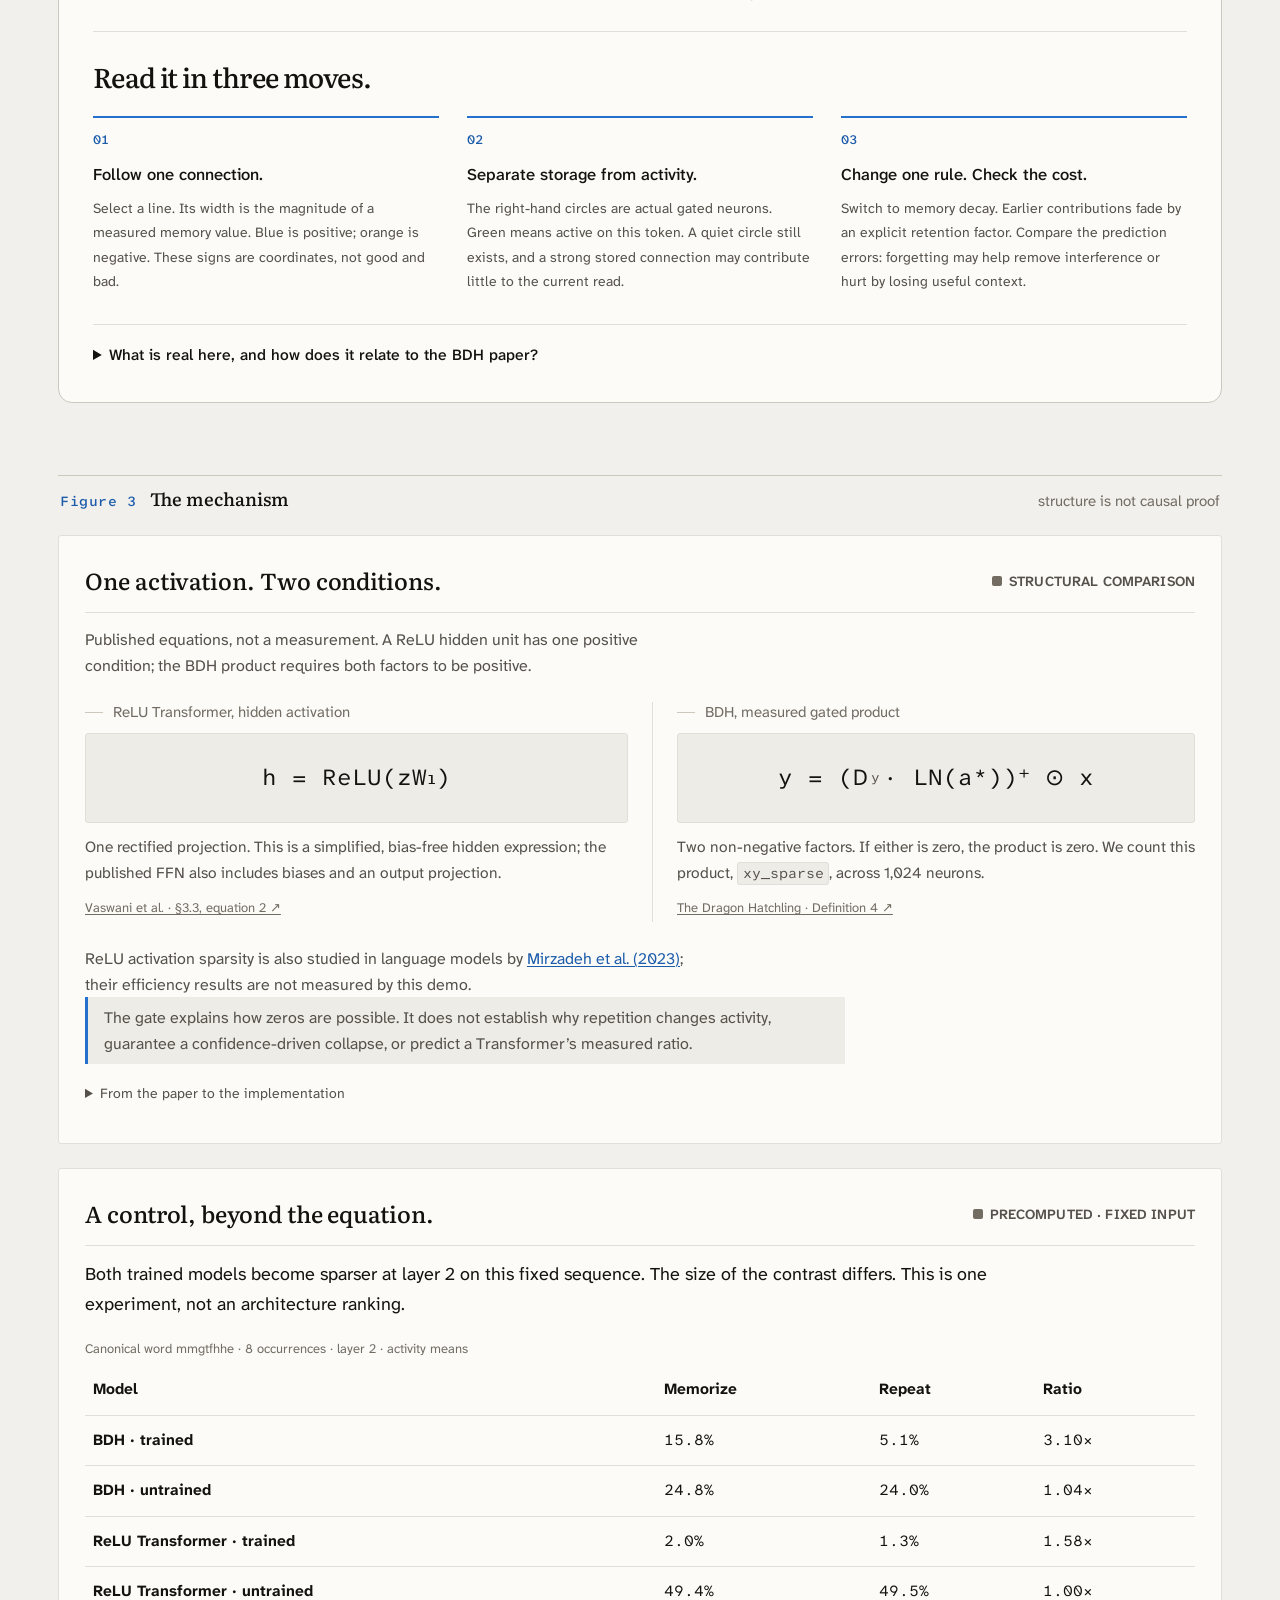
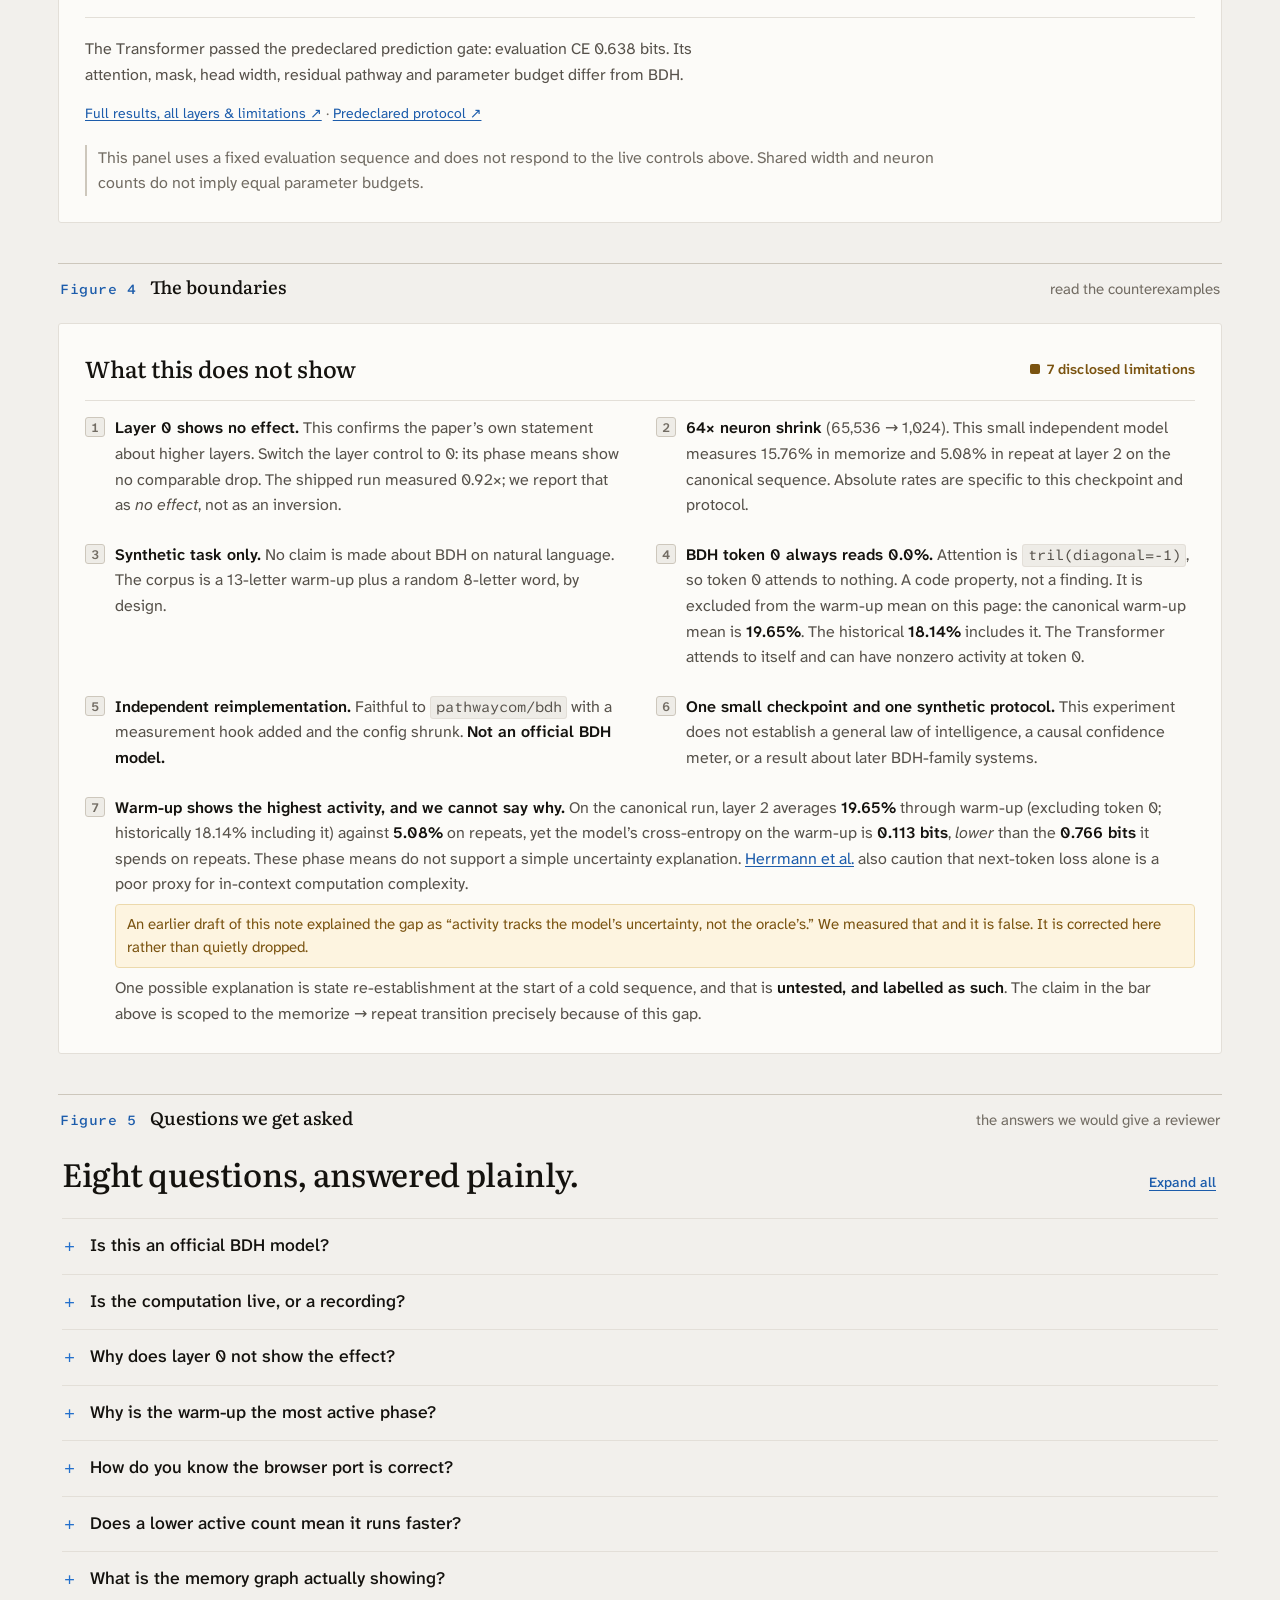
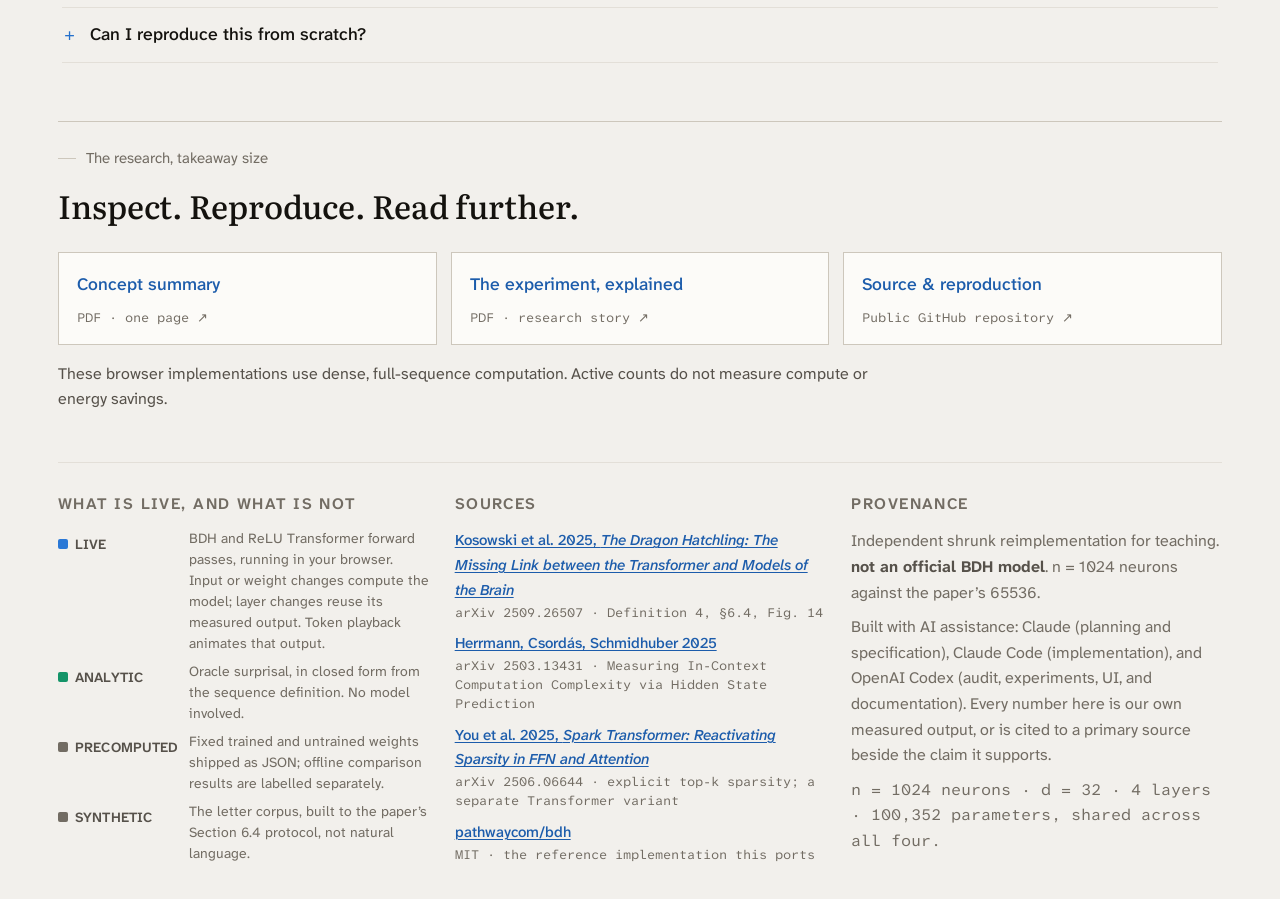
==== commit b5cd782a: "Update UI components, documentation, and verification artifacts" ====
--- a/index.html
+++ b/index.html
@@ -9,15 +9,42 @@
       name="description"
       content="An interactive instrument: watch a trained BDH's active-neuron count collapse when the next letter becomes predictable. Live forward pass, no backend."
     />
+    <meta name="color-scheme" content="light dark" />
+    <meta name="theme-color" content="#fcfbf8" />
+
+    <!-- Link preview. og-preview.png is generated by scripts/build_og_image.py -->
+    <meta property="og:type" content="website" />
+    <meta property="og:site_name" content="DataForge laboratory" />
+    <meta property="og:title" content="Sparsity Is Not a Budget" />
+    <meta
+      property="og:description"
+      content="In a trained BDH, the fraction of active neurons in layer 2 falls roughly 3x the moment the next letter becomes predictable. Same weights, same input length, no sparsity setting touched."
+    />
+    <meta property="og:image" content="og-preview.png" />
+    <meta property="og:image:width" content="1200" />
+    <meta property="og:image:height" content="630" />
+    <meta
+      property="og:image:alt"
+      content="Two plateaus on an activity curve: 15.77 percent while memorizing, 5.08 percent on repeats."
+    />
+    <meta name="twitter:card" content="summary_large_image" />
+    <meta name="twitter:title" content="Sparsity Is Not a Budget" />
+    <meta
+      name="twitter:description"
+      content="Change a real variable in a trained BDH and watch the active-neuron fraction react. Live in the browser, no sign-in."
+    />
+    <meta name="twitter:image" content="og-preview.png" />
+
     <link rel="preconnect" href="https://fonts.googleapis.com" />
     <link rel="preconnect" href="https://fonts.gstatic.com" crossorigin />
     <link
       rel="stylesheet"
-      href="https://fonts.googleapis.com/css2?family=IBM+Plex+Mono:wght@400;500;600&amp;family=IBM+Plex+Sans:wght@400;500;600;700&amp;display=swap"
+      href="https://fonts.googleapis.com/css2?family=Atkinson+Hyperlegible+Mono:wght@400;500;600&amp;family=Atkinson+Hyperlegible+Next:ital,wght@0,400;0,500;0,600;0,700;1,400;1,600&amp;family=Literata:ital,opsz,wght@0,7..72,400;0,7..72,500;0,7..72,600;1,7..72,400&amp;display=swap"
     />
     <link rel="stylesheet" href="style.css" />
     <link rel="stylesheet" href="graph-view.css" />
     <link rel="stylesheet" href="memory-lab.css" />
+    <link rel="stylesheet" href="ui.css" />
   </head>
   <body>
     <a class="skip-link" href="#chartPanel">Skip to the instrument</a>
@@ -28,55 +55,82 @@
         <p class="claim__eyebrow">
           <span class="eyebrow__site">DF / DataForge laboratory</span>
           <span class="eyebrow__topic"
-            >Topic&nbsp;#22 &mdash; Sparse Non-Negative Activations</span
+            >Topic&nbsp;#22 &middot; Sparse Non-Negative Activations</span
           >
         </p>
         <p class="hero-title">Sparsity is not<br />a <em>budget.</em></p>
-        <h1 class="claim__text">
+        <h1 class="claim__text" id="claimText">
           In a trained BDH, the fraction of active neurons in layer&nbsp;2 falls
           <strong>roughly 3&times;</strong> the moment the next letter becomes
-          predictable &mdash; with the same weights, the same input length, and
-          no sparsity setting touched anywhere.
+          predictable, with the same weights, the same input length, and no
+          sparsity setting touched anywhere.
         </h1>
       </div>
     </header>
 
-    <nav class="tabs" aria-label="Views">
-      <div class="tabs__inner" role="tablist" aria-label="Experiment mode">
+    <nav class="tabs" aria-label="Instrument navigation">
+      <div class="tabs__inner">
+        <div class="tabs__modes" role="tablist" aria-label="Experiment mode">
+          <button
+            class="tab is-active"
+            id="tabInstrument"
+            role="tab"
+            aria-selected="true"
+            aria-controls="chartPanel"
+            type="button"
+          >
+            Instrument
+          </button>
+          <button
+            class="tab"
+            id="tabSandbox"
+            role="tab"
+            aria-selected="false"
+            aria-controls="chartPanel"
+            type="button"
+          >
+            Sandbox
+          </button>
+        </div>
+        <span class="tabs__spacer"></span>
         <button
-          class="tab is-active"
-          id="tabInstrument"
-          role="tab"
-          aria-selected="true"
-          aria-controls="chartPanel"
+          class="navmenu-btn"
+          id="navMenuBtn"
           type="button"
+          aria-expanded="false"
+          aria-controls="navUtil"
         >
-          Instrument
+          <span class="navmenu-btn__bars" aria-hidden="true"></span>
+          <span id="navMenuLabel">Sections</span>
         </button>
-        <button
-          class="tab"
-          id="tabSandbox"
-          role="tab"
-          aria-selected="false"
-          aria-controls="chartPanel"
-          type="button"
-        >
-          Sandbox
-        </button>
-        <span class="tabs__spacer"></span>
-        <a class="memory-nav-link" href="#memoryLab"
-          >Memory graph <span aria-hidden="true">↗</span></a
-        >
-        <button
-          class="theme-toggle"
-          id="themeToggle"
-          type="button"
-          aria-label="Switch colour theme"
-          title="Switch colour theme"
-        >
-          <span class="theme-toggle__dot" aria-hidden="true"></span
-          ><span id="themeToggleLabel">Auto</span>
-        </button>
+        <div class="tabs__util" id="navUtil">
+          <a class="navlink" href="#memoryLab">Memory</a
+          ><a class="navlink" href="#mechanism">Mechanism</a
+          ><a class="navlink" href="#limits">Limits</a
+          ><a class="navlink" href="#faq">Questions</a>
+          <button
+            class="iconbtn"
+            id="shortcutsBtn"
+            type="button"
+            aria-haspopup="dialog"
+            title="Keyboard shortcuts"
+          >
+            Shortcuts <kbd>?</kbd>
+          </button>
+          <button
+            class="theme-toggle"
+            id="themeToggle"
+            type="button"
+            aria-label="Switch colour theme"
+            title="Switch colour theme"
+          >
+            <span class="theme-toggle__dot" aria-hidden="true"></span
+            ><span id="themeToggleLabel">Auto</span>
+          </button>
+        </div>
+      </div>
+      <div class="scrollprogress" aria-hidden="true">
+        <i id="scrollProgressBar"></i>
       </div>
     </nav>
 
@@ -84,7 +138,7 @@
       <section class="guide" id="guide" aria-labelledby="guideTitle">
         <div class="guide__index" id="guideIndex">01 / 03</div>
         <div class="guide__body">
-          <p class="kicker">A ONE-MINUTE EXPERIMENT</p>
+          <p class="kicker">A one-minute experiment</p>
           <h2 id="guideTitle">What changes when a word becomes familiar?</h2>
           <p id="guideCopy">
             Start with a word the model has not seen in this sequence. Then
@@ -94,14 +148,15 @@
         </div>
         <div class="guide__actions">
           <button class="primary-btn" id="guideNext" type="button">
-            Start the experiment <span aria-hidden="true">↗</span></button
+            Start the experiment</button
           ><button class="linkbtn" id="guideDismiss" type="button">
-            Explore freely
+            Skip the guide
           </button>
         </div>
       </section>
-      <div class="section-label">
-        <span>01 / THE INSTRUMENT</span><span>COMPUTED IN YOUR BROWSER</span>
+      <div class="section-label" id="instrument">
+        <b>Figure 1</b><span>The instrument</span
+        ><em>computed in your browser</em>
       </div>
 
       <!-- ======================= SANDBOX OFF-DISTRIBUTION BANNER =============== -->
@@ -127,12 +182,12 @@
           <div class="readout" id="readout">
             <div class="readout__item">
               <span class="readout__label">Memorize</span>
-              <span class="readout__value" id="roMem">&mdash;</span>
+              <span class="readout__value" id="roMem">&middot;</span>
             </div>
             <div class="readout__arrow" aria-hidden="true">&rarr;</div>
             <div class="readout__item">
               <span class="readout__label">Repeat</span>
-              <span class="readout__value" id="roRep">&mdash;</span>
+              <span class="readout__value" id="roRep">&middot;</span>
             </div>
             <div class="readout__item readout__item--hero">
               <span class="readout__label"
@@ -142,7 +197,7 @@
                 ></span
               >
               <span class="readout__value readout__value--hero" id="roRatio"
-                >&mdash;</span
+                >&middot;</span
               >
             </div>
           </div>
@@ -186,7 +241,38 @@
           </li>
         </ul>
 
+        <div class="chart-tools">
+          <span class="chart-tools__label" id="chartZoomLabel">Zoom</span>
+          <div class="zoomer" role="group" aria-labelledby="chartZoomLabel">
+            <button id="chartZoomOut" type="button" aria-label="Zoom out">
+              &minus;
+            </button>
+            <output id="chartZoomLevel" for="chartZoomIn chartZoomOut"
+              >100%</output
+            >
+            <button id="chartZoomIn" type="button" aria-label="Zoom in">
+              +
+            </button>
+          </div>
+          <button class="linkbtn" id="chartZoomReset" type="button" hidden>
+            Reset
+          </button>
+          <button class="linkbtn" id="chartExpand" type="button">
+            Full screen
+          </button>
+        </div>
+
         <figure class="chart" id="chartWrap">
+          <div class="skeleton is-on" id="chartSkeleton" aria-hidden="true">
+            <div class="skeleton__axis">
+              <i></i><i></i><i></i><i></i><i></i>
+            </div>
+            <div class="skeleton__curve"></div>
+            <div class="skeleton__axis skeleton__axis--short">
+              <i></i><i></i><i></i>
+            </div>
+            <div class="skeleton__curve skeleton__curve--short"></div>
+          </div>
           <div class="chart__status" id="chartStatus" role="status">
             <span class="spinner" aria-hidden="true"></span>
             <span id="chartStatusText"
@@ -204,7 +290,7 @@
 
         <p class="chart__notes">
           <span class="note" id="noteTok0"
-            ><b>BDH token&nbsp;0 reads exactly 0.0%</b> in every layer &mdash;
+            ><b>BDH token&nbsp;0 reads exactly 0.0%</b> in every layer, because
             attention is <code>tril(diagonal=-1)</code>, so token&nbsp;0 attends
             to nothing. That is a property of the code, not a measurement, and
             it is <b>excluded</b> from the warm-up mean below.</span
@@ -405,7 +491,7 @@
       <section class="panel neuron-panel" aria-labelledby="neuronTitle">
         <div class="neuron-intro">
           <div>
-            <p class="kicker">INSIDE THE MEASUREMENT</p>
+            <p class="kicker">Inside the measurement</p>
             <h2 id="neuronTitle">Every square is a neuron.</h2>
             <p class="figure__sub">
               Filled means positive. Hollow means exactly zero.<br />These are
@@ -413,7 +499,7 @@
             </p>
           </div>
           <div class="neuron-stat">
-            <strong id="neuronCount">—</strong><span>of 1,024 active</span>
+            <strong id="neuronCount">·</strong><span>of 1,024 active</span>
           </div>
         </div>
         <div class="token-controls">
@@ -429,7 +515,7 @@
             value="13"
             disabled
             aria-describedby="gridStatus"
-          /><span class="token-letter" id="tokenLetter">—</span>
+          /><span class="token-letter" id="tokenLetter">·</span>
         </div>
         <div
           class="token-strip"
@@ -463,7 +549,7 @@
               Loading independent control…
             </p>
             <button class="linkbtn" id="retryTransformer" type="button" hidden>
-              Retry live control
+              Retry
             </button>
           </div>
         </div>
@@ -483,8 +569,8 @@
         </p>
       </section>
       <div class="section-label">
-        <span>02 / THE MEMORY LAB</span
-        ><span>WATCH THE STATE, THEN TEST THE STORY</span>
+        <b>Figure 2</b><span>The memory lab</span
+        ><em>watch the state, then test the story</em>
       </div>
       <section
         class="memory-lab"
@@ -494,7 +580,7 @@
       >
         <div class="memory-lab__intro">
           <div>
-            <p class="kicker">EXPERIENCE → MEMORY → PREDICTION</p>
+            <p class="kicker">Experience, then memory, then prediction</p>
             <h2 id="memoryTitle">Watch a memory<br /><em>take shape.</em></h2>
           </div>
           <div>
@@ -504,7 +590,7 @@
             </p>
             <p>
               This is a live, measured projection of the model’s working
-              memory—not literal synapses. Follow the same connections through
+              memory, not literal synapses. Follow the same connections through
               your sequence, then test what happens when we deliberately add
               forgetting.
             </p>
@@ -522,9 +608,9 @@
             aria-label="Memory update experiment"
           >
             <button id="memoryModeNative" type="button" aria-pressed="true">
-              01 · Native memory</button
+              Native memory</button
             ><button id="memoryModeDecay" type="button" aria-pressed="false">
-              02 · Try memory decay
+              Memory decay
             </button>
           </div>
           <label class="memory-lab__head" for="memoryHead"
@@ -562,7 +648,7 @@
           </button>
           <label for="memoryToken"
             >Token
-            <output id="memoryTokenOut" for="memoryToken">—</output></label
+            <output id="memoryTokenOut" for="memoryToken">·</output></label
           >
           <input
             id="memoryToken"
@@ -590,17 +676,17 @@
         </p>
         <div class="memory-lab__metrics">
           <div>
-            <span>Full head memory norm</span><strong id="memoryNorm">—</strong
+            <span>Full head memory norm</span><strong id="memoryNorm">·</strong
             ><small>State magnitude, not prediction quality</small>
           </div>
           <div>
             <span>Active gates · whole layer</span
-            ><strong id="memoryActive">—</strong
+            ><strong id="memoryActive">·</strong
             ><small>Quiet now ≠ deleted</small>
           </div>
           <div>
             <span>Sampled connection changes</span
-            ><strong id="memoryChanges">—</strong
+            ><strong id="memoryChanges">·</strong
             ><small>Magnitude ↑ stronger / ↓ weaker</small>
           </div>
           <div>
@@ -611,23 +697,23 @@
         </div>
         <div class="memory-lab__interpret">
           <article>
-            <p class="kicker">WHAT JUST HAPPENED?</p>
+            <p class="kicker">What just happened?</p>
             <h3 id="memoryStoryTitle">Memory is a state, not a spotlight.</h3>
             <p id="memoryInterpretation">
               The interpretation will update with the measured memory state.
             </p>
           </article>
           <article>
-            <p class="kicker">IS THAT GOOD OR BAD?</p>
+            <p class="kicker">Is that good or bad?</p>
             <h3>Check the prediction.</h3>
             <div class="memory-lab__ce">
               <div>
                 <span>Native next-token error</span
-                ><strong id="memoryNativeCE">—</strong>
+                ><strong id="memoryNativeCE">·</strong>
               </div>
               <div>
                 <span id="memoryCELabel">Selected native prediction</span
-                ><strong id="memoryCE">—</strong>
+                ><strong id="memoryCE">·</strong>
               </div>
             </div>
             <p id="memoryVerdict">
@@ -660,7 +746,7 @@
             <li>
               <b>Change one rule. Check the cost.</b
               ><span
-                >Choose “Try memory decay.” Earlier contributions fade by an
+                >Switch to memory decay. Earlier contributions fade by an
                 explicit retention factor. Compare the prediction errors:
                 forgetting may help remove interference or hurt by losing useful
                 context.</span
@@ -723,20 +809,21 @@
             counts refer only to the sampled 144 edges.
           </p>
           <p class="src">
-            <a href="https://arxiv.org/abs/2509.26507"
+            <a href="https://arxiv.org/abs/2509.26507" target="_blank" rel="noopener noreferrer"
               >The Dragon Hatchling paper ↗</a
             >
             ·
-            <a href="https://github.com/pathwaycom/bdh"
+            <a href="https://github.com/pathwaycom/bdh" target="_blank" rel="noopener noreferrer"
               >Official implementation ↗</a
             >
             ·
-            <a href="docs/memory-explainer.md">Derivation and verification ↗</a>
+            <a href="docs/memory-explainer.md" target="_blank" rel="noopener noreferrer">Derivation and verification ↗</a>
           </p>
         </details>
       </section>
-      <div class="section-label">
-        <span>03 / THE MECHANISM</span><span>STRUCTURE ≠ CAUSAL PROOF</span>
+      <div class="section-label" id="mechanism">
+        <b>Figure 3</b><span>The mechanism</span
+        ><em>structure is not causal proof</em>
       </div>
       <section class="panel panel--mech">
         <div class="panel__head">
@@ -750,7 +837,7 @@
         </p>
         <div class="equation-grid">
           <article>
-            <p class="kicker">RELU TRANSFORMER · HIDDEN ACTIVATION</p>
+            <p class="kicker">ReLU Transformer, hidden activation</p>
             <div
               class="eq"
               role="math"
@@ -763,12 +850,12 @@
               expression; the published FFN also includes biases and an output
               projection.
             </p>
-            <a class="src" href="https://arxiv.org/html/1706.03762v7#S3.SS3"
+            <a class="src" href="https://arxiv.org/html/1706.03762v7#S3.SS3" target="_blank" rel="noopener noreferrer"
               >Vaswani et al. · §3.3, equation 2 ↗</a
             >
           </article>
           <article>
-            <p class="kicker">BDH · MEASURED GATED PRODUCT</p>
+            <p class="kicker">BDH, measured gated product</p>
             <div
               class="eq"
               role="math"
@@ -781,14 +868,14 @@
               We count this product, <code>xy_sparse</code>, across 1,024
               neurons.
             </p>
-            <a class="src" href="https://arxiv.org/html/2509.26507v1#S3.SS2"
+            <a class="src" href="https://arxiv.org/html/2509.26507v1#S3.SS2" target="_blank" rel="noopener noreferrer"
               >The Dragon Hatchling · Definition 4 ↗</a
             >
           </article>
         </div>
         <p class="figure__sub">
           ReLU activation sparsity is also studied in language models by
-          <a href="https://arxiv.org/abs/2310.04564">Mirzadeh et al. (2023)</a>;
+          <a href="https://arxiv.org/abs/2310.04564" target="_blank" rel="noopener noreferrer">Mirzadeh et al. (2023)</a>;
           their efficiency results are not measured by this demo.
         </p>
         <p class="mechanism-note">
@@ -825,8 +912,9 @@
           equal parameter budgets.
         </p>
       </section>
-      <div class="section-label">
-        <span>04 / THE BOUNDARIES</span><span>READ THE COUNTEREXAMPLES</span>
+      <div class="section-label" id="limits">
+        <b>Figure 4</b><span>The boundaries</span
+        ><em>read the counterexamples</em>
       </div>
       <!-- ========================== 5. HONESTY PANEL =========================== -->
       <section class="panel panel--honesty">
@@ -836,7 +924,7 @@
         </div>
         <ol class="honesty">
           <li>
-            <b>Layer 0 shows no effect</b> &mdash; confirming the paper&rsquo;s
+            <b>Layer 0 shows no effect.</b> This confirms the paper&rsquo;s
             own statement about higher layers. Switch the layer control to 0:
             its phase means show no comparable drop. The shipped run measured
             0.92&times;; we report that as <em>no effect</em>, not as an
@@ -849,12 +937,12 @@
             this checkpoint and protocol.
           </li>
           <li>
-            <b>Synthetic task only</b> &mdash; no claim is made about BDH on
+            <b>Synthetic task only.</b> No claim is made about BDH on
             natural language. The corpus is a 13-letter warm-up plus a random
             8-letter word, by design.
           </li>
           <li>
-            <b>BDH token 0 always reads 0.0%</b> &mdash; attention is
+            <b>BDH token 0 always reads 0.0%.</b> Attention is
             <code>tril(diagonal=-1)</code>, so token 0 attends to nothing. A
             code property, not a finding. It is excluded from the warm-up mean
             on this page: the canonical warm-up mean is <b>19.65%</b>. The
@@ -862,12 +950,12 @@
             itself and can have nonzero activity at token 0.
           </li>
           <li>
-            <b>Independent reimplementation</b> &mdash; faithful to
+            <b>Independent reimplementation.</b> Faithful to
             <code>pathwaycom/bdh</code> with a measurement hook added and the
             config shrunk. <b>Not an official BDH model.</b>
           </li>
           <li>
-            <b>One small checkpoint and one synthetic protocol</b> — this
+            <b>One small checkpoint and one synthetic protocol.</b> This
             experiment does not establish a general law of intelligence, a
             causal confidence meter, or a result about later BDH-family systems.
           </li>
@@ -875,11 +963,11 @@
             <b>Warm-up shows the highest activity, and we cannot say why.</b> On
             the canonical run, layer 2 averages <b>19.65%</b> through warm-up
             (excluding token 0; historically 18.14% including it) against
-            <b>5.08%</b> on repeats &mdash; yet the model&rsquo;s cross-entropy
+            <b>5.08%</b> on repeats, yet the model&rsquo;s cross-entropy
             on the warm-up is <b>0.113 bits</b>, <em>lower</em> than the
             <b>0.766 bits</b> it spends on repeats. These phase means do not
             support a simple uncertainty explanation.
-            <a href="https://arxiv.org/abs/2503.13431">Herrmann et al.</a> also
+            <a href="https://arxiv.org/abs/2503.13431" target="_blank" rel="noopener noreferrer">Herrmann et al.</a> also
             caution that next-token loss alone is a poor proxy for in-context
             computation complexity.
             <span class="honesty__corr"
@@ -889,7 +977,7 @@
               corrected here rather than quietly dropped.</span
             >
             One possible explanation is state re-establishment at the start of a
-            cold sequence &mdash; <b>untested, and labelled as such</b>. The
+            cold sequence, and that is <b>untested, and labelled as such</b>. The
             claim in the bar above is scoped to the
             memorize&nbsp;&rarr;&nbsp;repeat transition precisely because of
             this gap.
@@ -897,17 +985,142 @@
         </ol>
       </section>
 
+      <div class="section-label" id="faq">
+        <b>Figure 5</b><span>Questions we get asked</span
+        ><em>the answers we would give a reviewer</em>
+      </div>
+      <section class="faq" aria-labelledby="faqTitle">
+        <div class="faq__head">
+          <h2 id="faqTitle">Eight questions, answered plainly.</h2>
+          <button class="linkbtn" id="faqToggleAll" type="button">
+            Expand all
+          </button>
+        </div>
+        <div class="faq__list" id="faqList">
+          <details class="faq__item">
+            <summary>Is this an official BDH model?</summary>
+            <div class="faq__body">
+              <p>
+                No. It is an independent reimplementation, shrunk for teaching:
+                1,024 neurons against the paper's 65,536, trained on the
+                synthetic protocol from Section 6.4 rather than on natural
+                language. The architecture follows
+                <code>pathwaycom/bdh</code> with one measurement hook added. No
+                official checkpoint is used, downloaded, or claimed.
+              </p>
+            </div>
+          </details>
+          <details class="faq__item">
+            <summary>Is the computation live, or a recording?</summary>
+            <div class="faq__body">
+              <p>
+                The forward passes are live. Changing the word, the repeat
+                count, or the weight set runs BDH and the ReLU Transformer in
+                your browser on <code>Float32Array</code> buffers. Changing the
+                layer reuses the measurement already computed. Token playback
+                steps through that computed tensor and does not re-run
+                inference for each frame. The fixed offline comparison table is
+                labelled PRECOMPUTED and does not respond to the controls.
+              </p>
+            </div>
+          </details>
+          <details class="faq__item">
+            <summary>Why does layer 0 not show the effect?</summary>
+            <div class="faq__body">
+              <p>
+                We do not fully know, and we report it as a limitation rather
+                than hiding it. All four layers share the same learned tensors,
+                but each one receives a different residual state, transformed by
+                the layers before it. The shipped run measures a
+                0.92&times; memorize/repeat ratio at layer 0, which we describe
+                as no effect rather than as an inversion. The paper also
+                locates the behaviour in higher layers.
+              </p>
+            </div>
+          </details>
+          <details class="faq__item">
+            <summary>Why is the warm-up the most active phase?</summary>
+            <div class="faq__body">
+              <p>
+                We cannot say. Layer 2 averages 19.65% through warm-up against
+                5.08% on repeats, yet cross-entropy on the warm-up is 0.113
+                bits, <em>lower</em> than the 0.766 bits spent on repeats. That
+                rules out a simple "activity tracks uncertainty" story, which an
+                earlier draft of this page asserted and we then measured and
+                withdrew. State re-establishment at the start of a cold sequence
+                is a plausible explanation and an untested one.
+              </p>
+            </div>
+          </details>
+          <details class="faq__item">
+            <summary>How do you know the browser port is correct?</summary>
+            <div class="faq__body">
+              <p>
+                Both ports are checked against reference tensors dumped from the
+                Python model. BDH parity compares 315,392 raw values per weight
+                set and requires exact active counts and exact zero patterns,
+                not merely close numbers. The Transformer suite additionally
+                mutates the causal mask, the RoPE sign, and the head layout, and
+                fails if the port still agrees. Run
+                <code>node parity_test.js</code> and
+                <code>node transformer_parity_test.js</code> yourself.
+              </p>
+            </div>
+          </details>
+          <details class="faq__item">
+            <summary>Does a lower active count mean it runs faster?</summary>
+            <div class="faq__body">
+              <p>
+                Not here. This page computes densely over the full sequence and
+                measures how many activations are positive. It does not
+                implement a sparse kernel, and it measures no speed, memory, or
+                energy saving. Work on exploiting activation sparsity for
+                inference efficiency is real, but those results belong to that
+                work, not to this demo.
+              </p>
+            </div>
+          </details>
+          <details class="faq__item">
+            <summary>What is the memory graph actually showing?</summary>
+            <div class="faq__body">
+              <p>
+                A measured, signed projection of the model's own attention
+                memory for one head, before the selected token writes into it.
+                Left nodes are RoPE cue coordinates and right nodes are selected
+                gated neurons. They are not the paper's biological synapse
+                graph, not semantic concepts, and not learned weight changes.
+                The decay slider is an explicit intervention that we added: the
+                shipped checkpoint has no decay gate.
+              </p>
+            </div>
+          </details>
+          <details class="faq__item">
+            <summary>Can I reproduce this from scratch?</summary>
+            <div class="faq__body">
+              <p>
+                Yes, and we recorded what happens when you do. Retraining a
+                fresh clone on a different machine produced a 3.37&times; layer-2
+                ratio rather than the shipped 3.10&times;. Training is not
+                bit-identical across platforms, so we publish both numbers
+                instead of quietly reconciling them. The commands are in the
+                repository README.
+              </p>
+            </div>
+          </details>
+        </div>
+      </section>
+
       <section class="resources" aria-labelledby="resourcesTitle">
         <div>
-          <p class="kicker">THE RESEARCH, TAKEAWAY SIZE</p>
+          <p class="kicker">The research, takeaway size</p>
           <h2 id="resourcesTitle">Inspect. Reproduce. Read further.</h2>
         </div>
         <div class="resources__links">
-          <a href="docs/concept-summary.pdf"
+          <a href="docs/concept-summary.pdf" target="_blank" rel="noopener noreferrer"
             >Concept summary <span>PDF · one page ↗</span></a
-          ><a href="docs/blog.pdf"
+          ><a href="docs/blog.pdf" target="_blank" rel="noopener noreferrer"
             >The experiment, explained <span>PDF · research story ↗</span></a
-          ><a href="https://github.com/jabssyyy/data-forge"
+          ><a href="https://github.com/jabssyyy/data-forge" target="_blank" rel="noopener noreferrer"
             >Source &amp; reproduction
             <span>Public GitHub repository ↗</span></a
           >
@@ -915,11 +1128,6 @@
         <p>
           These browser implementations use dense, full-sequence computation.
           Active counts do not measure compute or energy savings.
-        </p>
-        <p class="src">
-          <a href="docs/requirements-audit.md"
-            >Project requirements and evidence audit ↗</a
-          >
         </p>
       </section>
 
@@ -948,7 +1156,7 @@
               </dd>
               <dt><span class="badge badge--syn">SYNTHETIC</span></dt>
               <dd>
-                The letter corpus &mdash; the paper&rsquo;s Section 6.4
+                The letter corpus, built to the paper&rsquo;s Section 6.4
                 protocol, not natural language.
               </dd>
             </dl>
@@ -957,8 +1165,8 @@
             <h3>Sources</h3>
             <ul class="foot__links">
               <li>
-                <a href="https://arxiv.org/abs/2509.26507"
-                  >Kosowski et al. 2025 &mdash;
+                <a href="https://arxiv.org/abs/2509.26507" target="_blank" rel="noopener noreferrer"
+                  >Kosowski et al. 2025,
                   <i
                     >The Dragon Hatchling: The Missing Link between the
                     Transformer and Models of the Brain</i
@@ -970,7 +1178,7 @@
                 >
               </li>
               <li>
-                <a href="https://arxiv.org/abs/2503.13431"
+                <a href="https://arxiv.org/abs/2503.13431" target="_blank" rel="noopener noreferrer"
                   >Herrmann, Csord&aacute;s, Schmidhuber 2025</a
                 >
                 <span
@@ -979,8 +1187,8 @@
                 >
               </li>
               <li>
-                <a href="https://arxiv.org/abs/2506.06644"
-                  >You et al. 2025 &mdash;
+                <a href="https://arxiv.org/abs/2506.06644" target="_blank" rel="noopener noreferrer"
+                  >You et al. 2025,
                   <i
                     >Spark Transformer: Reactivating Sparsity in FFN and
                     Attention</i
@@ -992,7 +1200,7 @@
                 >
               </li>
               <li>
-                <a href="https://github.com/pathwaycom/bdh">pathwaycom/bdh</a>
+                <a href="https://github.com/pathwaycom/bdh" target="_blank" rel="noopener noreferrer">pathwaycom/bdh</a>
                 <span
                   >MIT &middot; the reference implementation this ports</span
                 >
@@ -1002,7 +1210,7 @@
           <div class="foot__col">
             <h3>Provenance</h3>
             <p class="foot__note">
-              Independent shrunk reimplementation for teaching &mdash;
+              Independent shrunk reimplementation for teaching.
               <b>not an official BDH model</b>. n = 1024 neurons against the
               paper&rsquo;s 65536.
             </p>
@@ -1019,11 +1227,82 @@
       </footer>
     </main>
 
+    <!-- ===================== PAGE FURNITURE (ui.js drives these) ============ -->
+    <button
+      class="totop"
+      id="backToTop"
+      type="button"
+      hidden
+      title="Back to the claim"
+    >
+      <span class="totop__arrow" aria-hidden="true"></span>
+      <span class="totop__text">Top</span>
+    </button>
+
+    <div
+      class="toasts"
+      id="toastRegion"
+      role="status"
+      aria-live="polite"
+      aria-atomic="false"
+    ></div>
+
+    <aside class="privacy" id="privacyNote" hidden>
+      <p>
+        <b>No cookies, no analytics, no accounts.</b> This page stores one
+        thing in your browser: which colour theme you picked, and whether you
+        dismissed this note. Nothing is sent anywhere. Fonts load from Google
+        Fonts, which sees your IP; the system fallback works offline.
+      </p>
+      <button class="primary-btn" id="privacyDismiss" type="button">
+        Dismiss
+      </button>
+    </aside>
+
+    <div class="shortcuts" id="shortcutsDialog" hidden>
+      <div class="shortcuts__backdrop" data-close-shortcuts></div>
+      <div
+        class="shortcuts__panel"
+        role="dialog"
+        aria-modal="true"
+        aria-labelledby="shortcutsTitle"
+      >
+        <div class="shortcuts__head">
+          <h2 id="shortcutsTitle">Keyboard shortcuts</h2>
+          <button
+            class="shortcuts__close"
+            type="button"
+            data-close-shortcuts
+            aria-label="Close keyboard shortcuts"
+          >
+            Close
+          </button>
+        </div>
+        <p class="shortcuts__note">
+          Every shortcut moves a real control. Nothing here is a shortcut to a
+          precomputed answer.
+        </p>
+        <dl class="shortcuts__list">
+          <div><dt><kbd>&larr;</kbd> <kbd>&rarr;</kbd></dt><dd>Step the selected token</dd></div>
+          <div><dt><kbd>Shift</kbd> <kbd>&larr;</kbd> <kbd>&rarr;</kbd></dt><dd>Jump ten tokens</dd></div>
+          <div><dt><kbd>Space</kbd></dt><dd>Play or pause token playback</dd></div>
+          <div><dt><kbd>0</kbd> <kbd>1</kbd> <kbd>2</kbd> <kbd>3</kbd></dt><dd>Select the measured layer</dd></div>
+          <div><dt><kbd>W</kbd></dt><dd>Switch trained and untrained weights</dd></div>
+          <div><dt><kbd>S</kbd></dt><dd>Switch instrument and sandbox</dd></div>
+          <div><dt><kbd>M</kbd></dt><dd>Jump to the memory lab</dd></div>
+          <div><dt><kbd>T</kbd></dt><dd>Cycle the colour theme</dd></div>
+          <div><dt><kbd>G</kbd></dt><dd>Back to the top</dd></div>
+          <div><dt><kbd>?</kbd></dt><dd>Open and close this list</dd></div>
+        </dl>
+      </div>
+    </div>
+
     <script src="bdh.js"></script>
     <script src="transformer.js"></script>
     <script src="memory.js"></script>
     <script src="graph-view.js"></script>
     <script src="memory-lab.js"></script>
     <script src="app.js"></script>
+    <script src="ui.js"></script>
   </body>
 </html>
--- a/style.css
+++ b/style.css
@@ -5,62 +5,68 @@
    Identity: a laboratory instrument panel. Recessed wells for controls,
    hairline rules, monospace for every measured number, one accent hue.
 
-   Colour: series hues come from the validated dataviz palette and were
-   re-run against THIS page's surfaces (#fbfcfd light, #161c21 dark) in
-   both modes. Light-mode aqua sits at 2.74:1 against the surface, which
-   obligates relief - discharged by the always-present legend, the direct
-   end-labels on every curve, and the data table.
+   Colour: every ink and series hue is measured against this page's own
+   surfaces (#fcfbf8 light, #181b20 dark). Text inks clear 4.5:1 and series
+   hues clear 3:1 as graphical objects in both modes; the legend, the direct
+   end-labels on every curve and the data table remain as further relief, so
+   colour is never the only channel carrying a value.
    ===================================================================== */
 
 /* ------------------------------------------------------- tokens: light */
 :root {
   color-scheme: light;
 
-  --plane: #f4f6f8;
-  --surface: #fbfcfd;
-  --surface-2: #eef2f6;
-  --surface-3: #e6ebf0;
-
-  --ink: #0e1418;
-  --ink-2: #4a5560;
-  --ink-3: #78848f;
-
-  --rule: #e2e7ec;
-  --rule-2: #ccd5dd;
-
-  --accent: #2a78d6;
+  --plane: #f2f0ec;
+  --surface: #fcfbf8;
+  --surface-2: #eeece7;
+  --surface-3: #e5e1da;
+
+  --ink: #14120e;
+  --ink-2: #56514a;
+  --ink-3: #726c63;
+
+  --rule: #e3dfd8;
+  --rule-2: #cdc7bc;
+
+  --accent: #2470cc;
   --accent-ink: #1c5cab;
-  --accent-wash: rgba(42, 120, 214, 0.1);
+  --accent-wash: rgba(36, 112, 204, 0.1);
 
   --s-act: #2a78d6; /* slot 1  - active neuron fraction (the claim) */
-  --s-ce: #eb6834; /* slot 2  - model cross-entropy              */
-  --s-oracle: #1baf7a; /* slot 3  - oracle surprisal (truth)         */
-  --s-oracle-wash: rgba(27, 175, 122, 0.13);
-  --s-act-wash: rgba(42, 120, 214, 0.1);
+  --s-ce: #d15325; /* slot 2  - model cross-entropy              */
+  --s-oracle: #149468; /* slot 3  - oracle surprisal (truth)         */
+  --s-oracle-wash: rgba(20, 148, 104, 0.13);
+  --s-act-wash: rgba(36, 112, 204, 0.1);
 
   --warn-bg: #fdf4e0;
   --warn-ink: #7a5310;
   --warn-rule: #ecd9ac;
 
-  --band-warm: rgba(14, 20, 24, 0.03);
-  --band-mem: rgba(14, 20, 24, 0.065);
-  --band-rep: rgba(14, 20, 24, 0);
-
-  --grid: #e6ebf0;
-  --axis: #ccd5dd;
+  --band-warm: rgba(20, 18, 14, 0.03);
+  --band-mem: rgba(20, 18, 14, 0.065);
+  --band-rep: rgba(20, 18, 14, 0);
+
+  --grid: #e5e1da;
+  --axis: #cdc7bc;
 
   --shadow-bar:
-    0 1px 0 rgba(14, 20, 24, 0.06), 0 6px 20px -14px rgba(14, 20, 24, 0.4);
-
+    0 1px 0 rgba(20, 18, 14, 0.06), 0 6px 20px -14px rgba(20, 18, 14, 0.4);
+
+  /* Atkinson Hyperlegible was drawn by the Braille Institute for maximum
+     letter distinction at reading sizes, which is the right brief for an
+     instrument people are asked to read numbers off. Literata was drawn for
+     long-form screen reading. Both are unusual choices on the web, which is
+     the point: neither is the default a page falls into. */
   --sans:
-    "IBM Plex Sans", ui-sans-serif, system-ui, -apple-system, "Segoe UI",
-    Roboto, sans-serif;
+    "Atkinson Hyperlegible Next", ui-sans-serif, system-ui, -apple-system,
+    "Segoe UI", sans-serif;
+  --display: "Literata", ui-serif, Georgia, "Iowan Old Style", serif;
   --mono:
-    "IBM Plex Mono", ui-monospace, SFMono-Regular, "SF Mono", Menlo, Consolas,
-    monospace;
+    "Atkinson Hyperlegible Mono", ui-monospace, SFMono-Regular, "SF Mono",
+    Menlo, Consolas, monospace;
 
   --wrap: 1140px;
-  --r: 6px;
+  --r: 3px;
 }
 
 /* -------------------------------------------------------- tokens: dark */
@@ -68,38 +74,38 @@
   :root:not([data-theme="light"]) {
     color-scheme: dark;
 
-    --plane: #0c1013;
-    --surface: #161c21;
-    --surface-2: #1d252c;
-    --surface-3: #253039;
-
-    --ink: #f2f5f7;
-    --ink-2: #b3bec8;
-    --ink-3: #7f8b96;
-
-    --rule: #242d34;
-    --rule-2: #33404a;
-
-    --accent: #3987e5;
-    --accent-ink: #86b6ef;
-    --accent-wash: rgba(57, 135, 229, 0.16);
-
-    --s-act: #3987e5;
-    --s-ce: #d95926;
-    --s-oracle: #199e70;
-    --s-oracle-wash: rgba(25, 158, 112, 0.18);
-    --s-act-wash: rgba(57, 135, 229, 0.15);
-
-    --warn-bg: #2b2211;
-    --warn-ink: #e8bd63;
-    --warn-rule: #4a3c1c;
-
-    --band-warm: rgba(255, 255, 255, 0.03);
-    --band-mem: rgba(255, 255, 255, 0.062);
+    --plane: #131519;
+    --surface: #181b20;
+    --surface-2: #1e2229;
+    --surface-3: #262b33;
+
+    --ink: #e3e6ea;
+    --ink-2: #a7aeb8;
+    --ink-3: #7b838e;
+
+    --rule: #232830;
+    --rule-2: #323841;
+
+    --accent: #6ba6ec;
+    --accent-ink: #9cc5f4;
+    --accent-wash: rgba(107, 166, 236, 0.13);
+
+    --s-act: #6ba6ec;
+    --s-ce: #e2814f;
+    --s-oracle: #45bb8e;
+    --s-oracle-wash: rgba(69, 187, 142, 0.14);
+    --s-act-wash: rgba(107, 166, 236, 0.12);
+
+    --warn-bg: #2a2314;
+    --warn-ink: #e5c07b;
+    --warn-rule: #463b22;
+
+    --band-warm: rgba(255, 255, 255, 0.025);
+    --band-mem: rgba(255, 255, 255, 0.05);
     --band-rep: rgba(255, 255, 255, 0);
 
-    --grid: #232c33;
-    --axis: #33404a;
+    --grid: #232830;
+    --axis: #323841;
 
     --shadow-bar:
       0 1px 0 rgba(0, 0, 0, 0.5), 0 8px 24px -16px rgba(0, 0, 0, 0.9);
@@ -109,38 +115,38 @@
 :root[data-theme="dark"] {
   color-scheme: dark;
 
-  --plane: #0c1013;
-  --surface: #161c21;
-  --surface-2: #1d252c;
-  --surface-3: #253039;
-
-  --ink: #f2f5f7;
-  --ink-2: #b3bec8;
-  --ink-3: #7f8b96;
-
-  --rule: #242d34;
-  --rule-2: #33404a;
-
-  --accent: #3987e5;
-  --accent-ink: #86b6ef;
-  --accent-wash: rgba(57, 135, 229, 0.16);
-
-  --s-act: #3987e5;
-  --s-ce: #d95926;
-  --s-oracle: #199e70;
-  --s-oracle-wash: rgba(25, 158, 112, 0.18);
-  --s-act-wash: rgba(57, 135, 229, 0.15);
-
-  --warn-bg: #2b2211;
-  --warn-ink: #e8bd63;
-  --warn-rule: #4a3c1c;
-
-  --band-warm: rgba(255, 255, 255, 0.03);
-  --band-mem: rgba(255, 255, 255, 0.062);
+  --plane: #131519;
+  --surface: #181b20;
+  --surface-2: #1e2229;
+  --surface-3: #262b33;
+
+  --ink: #e3e6ea;
+  --ink-2: #a7aeb8;
+  --ink-3: #7b838e;
+
+  --rule: #232830;
+  --rule-2: #323841;
+
+  --accent: #6ba6ec;
+  --accent-ink: #9cc5f4;
+  --accent-wash: rgba(107, 166, 236, 0.13);
+
+  --s-act: #6ba6ec;
+  --s-ce: #e2814f;
+  --s-oracle: #45bb8e;
+  --s-oracle-wash: rgba(69, 187, 142, 0.14);
+  --s-act-wash: rgba(107, 166, 236, 0.12);
+
+  --warn-bg: #2a2314;
+  --warn-ink: #e5c07b;
+  --warn-rule: #463b22;
+
+  --band-warm: rgba(255, 255, 255, 0.025);
+  --band-mem: rgba(255, 255, 255, 0.05);
   --band-rep: rgba(255, 255, 255, 0);
 
-  --grid: #232c33;
-  --axis: #33404a;
+  --grid: #232830;
+  --axis: #323841;
 
   --shadow-bar: 0 1px 0 rgba(0, 0, 0, 0.5), 0 8px 24px -16px rgba(0, 0, 0, 0.9);
 }
@@ -168,7 +174,7 @@
   background: var(--plane);
   color: var(--ink);
   font-family: var(--sans);
-  font-size: 15px;
+  font-size: 17.5px;
   line-height: 1.6;
   -webkit-font-smoothing: antialiased;
 }
@@ -243,7 +249,7 @@
   flex-wrap: wrap;
   gap: 6px 12px;
   font-family: var(--mono);
-  font-size: 10.5px;
+  font-size: 13px;
   letter-spacing: 0.1em;
   text-transform: uppercase;
   color: var(--ink-3);
@@ -260,7 +266,7 @@
 }
 
 .claim__text {
-  font-size: clamp(15px, 1.05vw + 11.5px, 21px);
+  font-size: clamp(17.5px, 1.05vw + 13.5px, 25px);
   font-weight: 500;
   line-height: 1.42;
   letter-spacing: -0.005em;
@@ -286,7 +292,7 @@
   opacity: 0;
 }
 .claim.is-condensed .claim__text {
-  font-size: clamp(12.5px, 0.62vw + 10.6px, 15.5px);
+  font-size: clamp(15px, 0.62vw + 13px, 18.5px);
 }
 
 /* ====================================================== TAB STRIP ===== */
@@ -316,7 +322,7 @@
   border: 0;
   background: none;
   font-family: var(--sans);
-  font-size: 13px;
+  font-size: 15.5px;
   font-weight: 500;
   color: var(--ink-3);
   padding: 10px 14px;
@@ -346,7 +352,7 @@
   align-items: center;
   gap: 6px;
   font-family: var(--mono);
-  font-size: 10.5px;
+  font-size: 13px;
   letter-spacing: 0.08em;
   text-transform: uppercase;
   color: var(--ink-3);
@@ -395,7 +401,7 @@
 }
 
 .panel__head h2 {
-  font-size: 16px;
+  font-size: 19px;
   font-weight: 600;
   letter-spacing: -0.01em;
 }
@@ -404,7 +410,7 @@
 .badge {
   display: inline-block;
   font-family: var(--mono);
-  font-size: 9.5px;
+  font-size: 13px;
   font-weight: 600;
   letter-spacing: 0.09em;
   text-transform: uppercase;
@@ -458,7 +464,7 @@
   border-radius: var(--r);
   padding: 12px 14px;
   color: var(--warn-ink);
-  font-size: 13.5px;
+  font-size: 16px;
   line-height: 1.5;
 }
 
@@ -480,13 +486,13 @@
 }
 
 .figure__title {
-  font-size: 16px;
+  font-size: 19px;
   font-weight: 600;
   letter-spacing: -0.01em;
 }
 
 .figure__sub {
-  font-size: 12.5px;
+  font-size: 15px;
   color: var(--ink-3);
   margin-top: 3px;
   max-width: 62ch;
@@ -512,7 +518,7 @@
 
 .readout__label {
   font-family: var(--mono);
-  font-size: 9.5px;
+  font-size: 13px;
   letter-spacing: 0.08em;
   text-transform: uppercase;
   color: var(--ink-3);
@@ -525,7 +531,7 @@
 
 .readout__value {
   font-family: var(--mono);
-  font-size: 15px;
+  font-size: 17.5px;
   font-weight: 500;
   color: var(--ink-2);
   font-variant-numeric: tabular-nums;
@@ -533,7 +539,7 @@
 }
 
 .readout__value--hero {
-  font-size: 25px;
+  font-size: 29.5px;
   font-weight: 600;
   color: var(--accent-ink);
   font-variant-numeric: normal;
@@ -542,7 +548,7 @@
 
 .readout__arrow {
   color: var(--ink-3);
-  font-size: 13px;
+  font-size: 15.5px;
   padding-bottom: 3px;
 }
 
@@ -597,7 +603,7 @@
 }
 
 .legend__name {
-  font-size: 12.5px;
+  font-size: 15px;
   color: var(--ink-2);
   font-weight: 500;
 }
@@ -628,7 +634,7 @@
   justify-content: center;
   gap: 10px;
   background: color-mix(in srgb, var(--surface) 84%, transparent);
-  font-size: 12.5px;
+  font-size: 15px;
   color: var(--ink-2);
   z-index: 3;
   border-radius: var(--r);
@@ -670,7 +676,7 @@
   box-shadow: 0 8px 24px -12px rgba(0, 0, 0, 0.45);
   padding: 8px 10px;
   min-width: 168px;
-  font-size: 12px;
+  font-size: 14px;
 }
 
 .tooltip[hidden] {
@@ -688,20 +694,20 @@
 
 .tip__tok {
   font-family: var(--mono);
-  font-size: 10px;
+  font-size: 13px;
   color: var(--ink-3);
   letter-spacing: 0.06em;
 }
 .tip__letter {
   font-family: var(--mono);
-  font-size: 15px;
+  font-size: 17.5px;
   font-weight: 600;
   color: var(--ink);
 }
 .tip__phase {
   margin-left: auto;
   font-family: var(--mono);
-  font-size: 9.5px;
+  font-size: 13px;
   text-transform: uppercase;
   letter-spacing: 0.08em;
   color: var(--ink-3);
@@ -727,7 +733,7 @@
 }
 .tip__name {
   color: var(--ink-3);
-  font-size: 11px;
+  font-size: 13px;
   margin-left: auto;
 }
 .tip__note {
@@ -735,7 +741,7 @@
   padding-top: 5px;
   border-top: 1px solid var(--rule);
   color: var(--ink-3);
-  font-size: 10.5px;
+  font-size: 13px;
   line-height: 1.4;
 }
 
@@ -748,7 +754,7 @@
 }
 
 .note {
-  font-size: 11.5px;
+  font-size: 13.5px;
   line-height: 1.5;
   color: var(--ink-3);
   padding-left: 11px;
@@ -789,7 +795,7 @@
 
 .pm__name {
   font-family: var(--mono);
-  font-size: 9.5px;
+  font-size: 13px;
   letter-spacing: 0.08em;
   text-transform: uppercase;
   color: var(--ink-3);
@@ -797,14 +803,14 @@
 
 .pm__val {
   font-family: var(--mono);
-  font-size: 13px;
+  font-size: 15.5px;
   font-weight: 600;
   color: var(--ink);
   font-variant-numeric: tabular-nums;
 }
 .pm__n {
   font-family: var(--mono);
-  font-size: 10px;
+  font-size: 13px;
   color: var(--ink-3);
 }
 
@@ -814,7 +820,7 @@
   border: 0;
   padding: 4px 2px;
   font-family: var(--sans);
-  font-size: 12px;
+  font-size: 14px;
   font-weight: 500;
   color: var(--accent-ink);
   cursor: pointer;
@@ -840,13 +846,13 @@
 .datatable {
   width: 100%;
   border-collapse: collapse;
-  font-size: 12px;
+  font-size: 14px;
 }
 
 .datatable caption {
   text-align: left;
   padding: 10px 20px;
-  font-size: 11.5px;
+  font-size: 13.5px;
   color: var(--ink-3);
   background: var(--surface);
   position: sticky;
@@ -870,7 +876,7 @@
   background: var(--surface-2);
   color: var(--ink-3);
   font-weight: 500;
-  font-size: 10px;
+  font-size: 13px;
   letter-spacing: 0.06em;
   text-transform: uppercase;
   z-index: 1;
@@ -926,7 +932,7 @@
   flex-direction: column;
   gap: 1px;
   font-family: var(--mono);
-  font-size: 10px;
+  font-size: 13px;
   font-weight: 600;
   letter-spacing: 0.09em;
   text-transform: uppercase;
@@ -935,7 +941,7 @@
 
 .control__hint {
   font-family: var(--sans);
-  font-size: 11px;
+  font-size: 13px;
   font-weight: 400;
   letter-spacing: 0;
   text-transform: none;
@@ -943,7 +949,7 @@
 }
 
 .control__hint code {
-  font-size: 10.5px;
+  font-size: 13px;
   padding: 0 3px;
   background: none;
   border: 0;
@@ -952,7 +958,7 @@
 
 .control__meta {
   font-family: var(--mono);
-  font-size: 10.5px;
+  font-size: 13px;
   color: var(--ink-3);
   font-variant-numeric: tabular-nums;
   min-height: 15px;
@@ -980,7 +986,7 @@
   border-radius: 4px;
   padding: 6px 4px;
   font-family: var(--mono);
-  font-size: 12.5px;
+  font-size: 15px;
   font-weight: 500;
   color: var(--ink-2);
   cursor: pointer;
@@ -992,7 +998,7 @@
 
 .segmented--wide button {
   font-family: var(--sans);
-  font-size: 12px;
+  font-size: 14px;
 }
 
 .segmented button:hover {
@@ -1016,7 +1022,7 @@
 
 .slider__out {
   font-family: var(--mono);
-  font-size: 14px;
+  font-size: 16.5px;
   font-weight: 600;
   color: var(--ink);
   min-width: 15px;
@@ -1071,7 +1077,7 @@
 /* text inputs --------------------------------------------------------- */
 .control input[type="text"] {
   font-family: var(--mono);
-  font-size: 14px;
+  font-size: 16.5px;
   letter-spacing: 0.09em;
   padding: 7px 10px;
   background: var(--surface);
@@ -1102,7 +1108,7 @@
   border-radius: var(--r);
   padding: 18px 16px;
   font-family: var(--mono);
-  font-size: clamp(15px, 1.5vw + 9px, 21px);
+  font-size: clamp(17.5px, 1.5vw + 13px, 25px);
   color: var(--ink);
   line-height: 1.3;
   overflow-x: auto;
@@ -1163,7 +1169,7 @@
   gap: clamp(12px, 8vw, 96px);
   margin-top: 7px;
   font-family: var(--mono);
-  font-size: 10px;
+  font-size: 13px;
   letter-spacing: 0.07em;
   text-transform: uppercase;
   color: var(--ink-3);
@@ -1185,7 +1191,7 @@
   counter-increment: mech;
   position: relative;
   padding-left: 30px;
-  font-size: 14px;
+  font-size: 16.5px;
   line-height: 1.62;
   color: var(--ink-2);
 }
@@ -1203,7 +1209,7 @@
   background: var(--surface-2);
   border: 1px solid var(--rule-2);
   font-family: var(--mono);
-  font-size: 10.5px;
+  font-size: 13px;
   font-weight: 600;
   color: var(--ink-3);
 }
@@ -1215,7 +1221,7 @@
 
 .src {
   margin-top: 16px;
-  font-size: 12px;
+  font-size: 14px;
   color: var(--ink-3);
   max-width: 76ch;
   line-height: 1.55;
@@ -1237,7 +1243,7 @@
   counter-increment: hon;
   position: relative;
   padding-left: 30px;
-  font-size: 13.5px;
+  font-size: 16px;
   line-height: 1.62;
   color: var(--ink-2);
 }
@@ -1255,7 +1261,7 @@
   background: var(--surface-2);
   border: 1px solid var(--rule-2);
   font-family: var(--mono);
-  font-size: 10.5px;
+  font-size: 13px;
   font-weight: 600;
   color: var(--ink-3);
 }
@@ -1273,7 +1279,7 @@
   border: 1px solid var(--warn-rule);
   border-radius: 4px;
   color: var(--warn-ink);
-  font-size: 12.5px;
+  font-size: 15px;
   line-height: 1.55;
 }
 
@@ -1292,7 +1298,7 @@
 
 .foot__col h3 {
   font-family: var(--mono);
-  font-size: 10px;
+  font-size: 13px;
   font-weight: 600;
   letter-spacing: 0.09em;
   text-transform: uppercase;
@@ -1312,7 +1318,7 @@
 }
 .keylist dd {
   margin: 0;
-  font-size: 12px;
+  font-size: 14px;
   line-height: 1.5;
   color: var(--ink-3);
 }
@@ -1331,18 +1337,18 @@
   gap: 1px;
 }
 .foot__links a {
-  font-size: 12.5px;
+  font-size: 15px;
   font-weight: 500;
 }
 .foot__links span {
-  font-size: 11px;
+  font-size: 13px;
   color: var(--ink-3);
   font-family: var(--mono);
   line-height: 1.45;
 }
 
 .foot__note {
-  font-size: 12px;
+  font-size: 14px;
   line-height: 1.55;
   color: var(--ink-3);
   margin-bottom: 9px;
@@ -1352,7 +1358,7 @@
 }
 .foot__stamp {
   font-family: var(--mono);
-  font-size: 10.5px;
+  font-size: 13px;
 }
 
 /* ========================================================= MOBILE ===== */
@@ -1373,7 +1379,7 @@
 
 @media (max-width: 560px) {
   body {
-    font-size: 14.5px;
+    font-size: 17px;
   }
   main {
     padding: 14px 12px 0;
@@ -1427,14 +1433,14 @@
     padding: 9px 14px;
   }
   .readout__value--hero {
-    font-size: 22px;
+    font-size: 26px;
   }
   .eq {
     padding: 15px 10px;
   }
   .eq__gloss {
     gap: 10px;
-    font-size: 9px;
+    font-size: 13px;
   }
   .foot {
     padding: 18px 12px 28px;
@@ -1462,57 +1468,59 @@
   }
 }
 
-/* Editorial instrument: restrained paper, ink and three measured series. */
+/* Editorial instrument: restrained paper, ink and three measured series.
+   This block is the effective light palette: it is declared after the one at
+   the top of the file and therefore wins. Keep the two in step. */
 :root {
-  --plane: #f3f2ed;
-  --surface: #fdfcf8;
-  --surface-2: #eeeee8;
-  --surface-3: #e3e5df;
-  --ink: #172323;
-  --ink-2: #465451;
-  --ink-3: #626e68;
-  --rule: #dce0d7;
-  --rule-2: #bdc7bd;
-  --accent: #236ba6;
-  --accent-ink: #205e91;
-  --s-act: #236ba6;
-  --s-ce: #b44e26;
-  --s-oracle: #247b58;
+  --plane: #f2f0ec;
+  --surface: #fcfbf8;
+  --surface-2: #eeece7;
+  --surface-3: #e5e1da;
+  --ink: #14120e;
+  --ink-2: #56514a;
+  --ink-3: #726c63;
+  --rule: #e3dfd8;
+  --rule-2: #cdc7bc;
+  --accent: #2470cc;
+  --accent-ink: #1c5cab;
+  --s-act: #2a78d6;
+  --s-ce: #d15325;
+  --s-oracle: #149468;
   --wrap: 1220px;
-  --r: 4px;
+  --r: 3px;
 }
 :root[data-theme="dark"] {
-  --plane: #101716;
-  --surface: #18211f;
-  --surface-2: #202c28;
-  --surface-3: #2b3832;
-  --ink: #edf1e9;
-  --ink-2: #bdcbbf;
-  --ink-3: #9aaea0;
-  --rule: #344139;
-  --rule-2: #506154;
-  --accent: #3987e5;
-  --accent-ink: #98c6f0;
-  --s-act: #70afe3;
-  --s-ce: #ed9a70;
-  --s-oracle: #7ac89b;
+  --plane: #131519;
+  --surface: #181b20;
+  --surface-2: #1e2229;
+  --surface-3: #262b33;
+  --ink: #e3e6ea;
+  --ink-2: #a7aeb8;
+  --ink-3: #7b838e;
+  --rule: #232830;
+  --rule-2: #323841;
+  --accent: #6ba6ec;
+  --accent-ink: #9cc5f4;
+  --s-act: #6ba6ec;
+  --s-ce: #e2814f;
+  --s-oracle: #45bb8e;
 }
 @media (prefers-color-scheme: dark) {
   :root:not([data-theme="light"]) {
-    --plane: #101716;
-    --surface: #18211f;
-    --surface-2: #202c28;
-    --surface-3: #2b3832;
-    --ink: #edf1e9;
-    --ink-2: #bdcbbf;
-    --ink-3: #9aaea0;
-    --rule: #344139;
-    --rule-2: #506154;
-    --accent: #3987e5;
-    --accent-ink: #98c6f0;
-    --s-act: #70afe3;
-    --s-ce: #ed9a70;
-    --s-oracle: #7ac89b;
+    --plane: #131519;
+    --surface: #181b20;
+    --surface-2: #1e2229;
+    --surface-3: #262b33;
+    --ink: #e3e6ea;
+    --ink-2: #a7aeb8;
+    --ink-3: #7b838e;
+    --rule: #232830;
+    --rule-2: #323841;
+    --accent: #6ba6ec;
+    --accent-ink: #9cc5f4;
+    --s-act: #6ba6ec;
+    --s-ce: #e2814f;
+    --s-oracle: #45bb8e;
   }
 }
 .skip-link {
@@ -1542,12 +1550,12 @@
   grid-column: 1/-1;
   justify-content: space-between;
   max-height: none;
-  font-size: 10px;
+  font-size: 13px;
   padding-bottom: 18px;
   border-bottom: 1px solid var(--rule-2);
 }
 .hero-title {
-  font-size: clamp(44px, 5.8vw, 78px);
+  font-size: clamp(52px, 5.8vw, 92px);
   line-height: 0.98;
   font-weight: 500;
   letter-spacing: -0.06em;
@@ -1557,7 +1565,7 @@
   color: var(--accent-ink);
 }
 .claim__text {
-  font-size: clamp(16px, 1.65vw, 21px);
+  font-size: clamp(19px, 1.65vw, 25px);
   font-weight: 400;
   line-height: 1.55;
   letter-spacing: -0.015em;
@@ -1572,7 +1580,7 @@
   opacity: 1;
 }
 .claim.is-condensed .claim__text {
-  font-size: clamp(16px, 1.65vw, 21px);
+  font-size: clamp(19px, 1.65vw, 25px);
 }
 .tabs {
   top: 0;
@@ -1596,7 +1604,7 @@
   display: flex;
   justify-content: space-between;
   gap: 12px;
-  font: 10px var(--mono);
+  font: 13px var(--mono);
   letter-spacing: 0.12em;
   color: var(--ink-3);
   margin-top: 14px;
@@ -1612,20 +1620,20 @@
 .guide__index {
   align-self: stretch;
   white-space: nowrap;
-  font: 11px var(--mono);
+  font: 13px var(--mono);
   color: var(--accent-ink);
   border-right: 1px solid var(--rule-2);
   padding-right: 22px;
   padding-top: 4px;
 }
 .kicker {
-  font: 10px var(--mono);
+  font: 13px var(--mono);
   letter-spacing: 0.1em;
   color: var(--ink-3);
   margin-bottom: 8px;
 }
 .guide h2 {
-  font-size: 20px;
+  font-size: 23.5px;
   font-weight: 500;
   line-height: 1.3;
   margin-bottom: 6px;
@@ -1634,7 +1642,7 @@
   flex: 1;
 }
 .guide__body > p:last-child {
-  font-size: 13px;
+  font-size: 15.5px;
   color: var(--ink-2);
   max-width: 70ch;
 }
@@ -1651,7 +1659,7 @@
   border-radius: 3px;
   background: var(--accent);
   color: white;
-  font: 500 12px var(--sans);
+  font: 500 14px var(--sans);
   padding: 11px 15px;
   min-height: 44px;
   cursor: pointer;
@@ -1671,7 +1679,7 @@
   align-items: center;
 }
 .figure__title {
-  font-size: 22px;
+  font-size: 26px;
   font-weight: 500;
   letter-spacing: -0.025em;
 }
@@ -1685,10 +1693,10 @@
   gap: 15px;
 }
 .readout__value {
-  font-size: 20px;
+  font-size: 23.5px;
 }
 .readout__value--hero {
-  font-size: 48px;
+  font-size: 56.5px;
   font-weight: 500;
   letter-spacing: -0.06em;
 }
@@ -1697,13 +1705,13 @@
   margin-left: 5px;
 }
 .readout__label {
-  font-size: 9px;
+  font-size: 13px;
 }
 .legend {
   padding: 0 26px 20px;
 }
 .badge {
-  font-size: 9px;
+  font-size: 13px;
 }
 .chart {
   padding: 0 18px;
@@ -1718,7 +1726,7 @@
   padding: 18px 22px;
 }
 .control__label {
-  font-size: 10px;
+  font-size: 13px;
 }
 .segmented button {
   min-height: 40px;
@@ -1740,7 +1748,7 @@
   gap: 20px;
 }
 .neuron-intro h2 {
-  font-size: 27px;
+  font-size: 32px;
   letter-spacing: -0.03em;
   font-weight: 500;
 }
@@ -1750,13 +1758,13 @@
   text-align: right;
 }
 .neuron-stat strong {
-  font: 500 44px var(--mono);
+  font: 500 52px var(--mono);
   letter-spacing: -0.07em;
   color: var(--accent-ink);
   line-height: 1.1;
 }
 .neuron-stat span {
-  font: 10px var(--mono);
+  font: 13px var(--mono);
   color: var(--ink-3);
 }
 .token-controls {
@@ -1766,14 +1774,14 @@
   margin: 22px 0 14px;
 }
 .token-controls label {
-  font: 11px var(--mono);
+  font: 13px var(--mono);
   white-space: nowrap;
 }
 .token-controls input {
   min-width: 30px;
 }
 .token-letter {
-  font: 500 20px var(--mono);
+  font: 500 23.5px var(--mono);
   width: 35px;
   text-align: center;
   background: var(--surface-2);
@@ -1789,7 +1797,7 @@
   border-bottom: 1px solid var(--rule);
 }
 .token-strip span {
-  font: 11px var(--mono);
+  font: 13px var(--mono);
   flex: 1;
   min-width: 9px;
   text-align: center;
@@ -1829,7 +1837,7 @@
   gap: 12px;
   flex-wrap: wrap;
   margin: 18px 0 10px;
-  font: 10px var(--mono);
+  font: 13px var(--mono);
   color: var(--ink-2);
 }
 .panel--mech,
@@ -1837,7 +1845,7 @@
   padding: 26px;
 }
 .panel__head h2 {
-  font-size: 24px;
+  font-size: 28.5px;
   letter-spacing: -0.03em;
   font-weight: 500;
 }
@@ -1855,31 +1863,31 @@
   border-left: 1px solid var(--rule);
 }
 .equation-grid p:not(.kicker) {
-  font-size: 13px;
+  font-size: 15.5px;
   color: var(--ink-2);
   margin-top: 12px;
 }
 .equation-grid .eq {
   min-height: 90px;
-  font-size: clamp(16px, 1.8vw, 22px);
+  font-size: clamp(19px, 1.8vw, 26px);
   gap: 3px;
   overflow: visible;
 }
 .equation-grid .src {
   display: inline-block;
-  font-size: 11px;
+  font-size: 13px;
   margin-top: 12px;
 }
 .mechanism-note {
   border-left: 3px solid var(--accent);
   padding: 8px 16px;
-  font-size: 14px;
+  font-size: 16.5px;
   color: var(--ink-2);
   background: var(--surface-2);
 }
 .panel details {
   margin-top: 18px;
-  font-size: 12px;
+  font-size: 14px;
   color: var(--ink-2);
 }
 .panel summary {
@@ -1896,7 +1904,7 @@
   gap: 24px 32px;
 }
 .honesty li {
-  font-size: 13px;
+  font-size: 15.5px;
 }
 .honesty li:last-child {
   grid-column: 1/-1;
@@ -1912,7 +1920,7 @@
   width: 100%;
   border-collapse: collapse;
   margin: 18px 0;
-  font-size: 13px;
+  font-size: 15.5px;
 }
 .comparison-table th,
 .comparison-table td {
@@ -1957,18 +1965,18 @@
     gap: 22px;
   }
   .claim__eyebrow {
-    font-size: 9px;
+    font-size: 13px;
     gap: 8px;
   }
   .eyebrow__topic {
     display: none;
   }
   .hero-title {
-    font-size: 58px;
+    font-size: 68.5px;
   }
   .claim__text,
   .claim.is-condensed .claim__text {
-    font-size: 16px;
+    font-size: 19px;
   }
   .tabs__inner {
     padding: 0 12px;
@@ -1986,7 +1994,7 @@
   }
   .guide__index {
     padding-right: 12px;
-    font-size: 9px;
+    font-size: 13px;
   }
   .guide__body {
     min-width: 190px;
@@ -1996,26 +2004,26 @@
     flex-wrap: wrap;
   }
   .guide h2 {
-    font-size: 18px;
+    font-size: 21px;
   }
   .section-label {
-    font-size: 8px;
+    font-size: 13px;
     letter-spacing: 0.06em;
   }
   .figure__head {
     padding: 20px 16px 16px;
   }
   .figure__title {
-    font-size: 20px;
+    font-size: 23.5px;
   }
   .readout__value--hero {
-    font-size: 39px;
+    font-size: 46px;
   }
   .readout__value {
-    font-size: 18px;
+    font-size: 21px;
   }
   .readout__value--hero {
-    font-size: 39px;
+    font-size: 46px;
   }
   .readout {
     gap: 10px;
@@ -2046,16 +2054,16 @@
     padding: 18px 16px;
   }
   .neuron-intro h2 {
-    font-size: 22px;
+    font-size: 26px;
   }
   .neuron-stat strong {
-    font-size: 34px;
+    font-size: 40px;
   }
   .neuron-intro .figure__sub {
-    font-size: 11px;
+    font-size: 13px;
   }
   .neuron-stat span {
-    font-size: 8px;
+    font-size: 13px;
   }
   .token-controls {
     gap: 9px;
@@ -2065,7 +2073,7 @@
     padding: 10px;
   }
   .token-controls label {
-    font-size: 10px;
+    font-size: 13px;
   }
   .token-letter {
     width: 25px;
@@ -2084,7 +2092,7 @@
     min-width: 15px;
   }
   .grid-caption {
-    font-size: 9px;
+    font-size: 13px;
   }
   .equation-grid {
     grid-template-columns: 1fr;
@@ -2096,17 +2104,17 @@
     border-top: 1px solid var(--rule);
   }
   .equation-grid .eq {
-    font-size: 20px;
+    font-size: 23.5px;
   }
   .honesty {
     grid-template-columns: 1fr;
     gap: 20px;
   }
   .panel__head h2 {
-    font-size: 22px;
+    font-size: 26px;
   }
   .comparison-table {
-    font-size: 10px;
+    font-size: 13px;
   }
   .comparison-table th,
   .comparison-table td {
@@ -2135,15 +2143,15 @@
   margin-bottom: 12px;
 }
 .grid-model-label b {
-  font-size: 14px;
+  font-size: 16.5px;
   font-weight: 500;
 }
 .grid-model-label span {
-  font: 9px var(--mono);
+  font: 13px var(--mono);
   color: var(--ink-3);
 }
 .transformer-live-stat {
-  font: 9px/1.7 var(--mono);
+  font: 13px/1.7 var(--mono);
   color: var(--ink-2);
   margin-top: 12px;
 }
@@ -2159,7 +2167,7 @@
 .comparison-table caption {
   text-align: left;
   color: var(--ink-3);
-  font-size: 11px;
+  font-size: 13px;
   margin-bottom: 6px;
 }
 @media (max-width: 700px) {
@@ -2180,7 +2188,7 @@
   border-top: 1px solid var(--rule-2);
 }
 .resources h2 {
-  font-size: 27px;
+  font-size: 32px;
   font-weight: 500;
   letter-spacing: -0.035em;
 }
@@ -2195,7 +2203,7 @@
   border: 1px solid var(--rule-2);
   background: var(--surface);
   text-decoration: none;
-  font-size: 15px;
+  font-size: 17.5px;
   font-weight: 500;
 }
 .resources__links a:hover {
@@ -2204,12 +2212,12 @@
 }
 .resources__links span {
   display: block;
-  font: 10px var(--mono);
+  font: 13px var(--mono);
   color: var(--ink-3);
   margin-top: 9px;
 }
 .resources > p {
-  font-size: 12px;
+  font-size: 14px;
   color: var(--ink-2);
   max-width: 85ch;
 }
@@ -2218,7 +2226,7 @@
     padding: 22px 4px 4px;
   }
   .resources h2 {
-    font-size: 23px;
+    font-size: 27px;
   }
   .resources__links {
     grid-template-columns: 1fr;
@@ -2228,3 +2236,519 @@
     padding: 15px;
   }
 }
+
+
+/* =====================================================================
+   READING LAYER
+
+   This is a teaching instrument, so the page is set for reading, not for
+   fitting the most controls onto a screen. Body text is 18px on a 1.65
+   measure, nothing renders under 13px, and the small boxed chips that used
+   to label everything are gone: a label is now a word with a colour mark,
+   not a container.
+
+   Three type roles. Literata carries prose headings, Atkinson Hyperlegible
+   Next carries interface text, Atkinson Hyperlegible Mono carries every
+   measured number. The Atkinson faces were drawn for letter distinction at
+   reading sizes, which is what an instrument needs.
+   ===================================================================== */
+
+/* ---------------------------------------------------------- the ground */
+body {
+  font-size: 18px;
+  line-height: 1.65;
+  background-image:
+    repeating-linear-gradient(
+      to bottom,
+      transparent 0 31px,
+      color-mix(in srgb, var(--ink) 3%, transparent) 31px 32px
+    ),
+    repeating-linear-gradient(
+      to right,
+      transparent 0 31px,
+      color-mix(in srgb, var(--ink) 1.6%, transparent) 31px 32px
+    );
+  background-attachment: fixed;
+}
+
+p {
+  max-width: 76ch;
+}
+
+/* --------------------------------------------------------- type roles */
+.hero-title,
+.claim__text,
+.figure__title,
+.panel__head h2,
+.guide h2,
+.neuron-intro h2,
+.memory-lab__intro h2,
+.memory-lab__interpret h3,
+.memory-lab__reading h3,
+.resources h2,
+.faq__head h2,
+.shortcuts__head h2 {
+  font-family: var(--display);
+  font-optical-sizing: auto;
+  letter-spacing: -0.003em;
+}
+
+.hero-title {
+  font-weight: 600;
+  letter-spacing: -0.025em;
+  line-height: 1;
+}
+.hero-title em {
+  font-style: italic;
+  font-weight: 400;
+}
+
+.claim__text {
+  font-weight: 400;
+  font-size: clamp(19px, 1.8vw, 24px);
+  line-height: 1.48;
+  letter-spacing: -0.004em;
+  max-width: 62ch;
+}
+.claim__text strong {
+  font-weight: 600;
+}
+
+.figure__title,
+.panel__head h2,
+.neuron-intro h2,
+.guide h2 {
+  font-weight: 500;
+}
+.panel__head h2 {
+  font-size: 23px;
+}
+.figure__title {
+  font-size: 26px;
+}
+.guide h2 {
+  font-size: 24px;
+}
+
+.foot__col h3 {
+  font-family: var(--sans);
+  font-size: 16px;
+}
+
+/* copy that had been set as fine print */
+.figure__sub,
+.note,
+.control__meta,
+.mechanism-note,
+.foot__note,
+.resources > p,
+.honesty li,
+.mech li {
+  font-size: 16px;
+  line-height: 1.6;
+}
+
+/* every measured number, wherever it appears */
+.readout__value,
+.pm__val,
+.neuron-stat strong,
+.datatable td,
+.token-letter {
+  font-variant-numeric: tabular-nums;
+}
+
+/* -------------------------------------------------- figure separators */
+.section-label {
+  display: flex;
+  align-items: baseline;
+  gap: 14px;
+  padding: 12px 2px 0;
+  border-top: 1px solid var(--rule-2);
+  text-transform: none;
+  letter-spacing: 0;
+  margin-top: 16px;
+}
+.section-label b {
+  font: 500 14px/1 var(--mono);
+  letter-spacing: 0.04em;
+  color: var(--accent-ink);
+  flex: none;
+}
+.section-label span {
+  font: 500 18px/1.2 var(--display);
+  color: var(--ink);
+  flex: none;
+}
+.section-label em {
+  font: 400 15px/1.3 var(--sans);
+  font-style: normal;
+  color: var(--ink-3);
+  margin-left: auto;
+  text-align: right;
+  min-width: 0;
+}
+
+/* On a narrow screen the caption drops under the figure name instead of
+   being pushed off the side by margin-left: auto. */
+@media (max-width: 620px) {
+  .section-label {
+    flex-wrap: wrap;
+    gap: 4px 12px;
+  }
+  .section-label em {
+    margin-left: 0;
+    width: 100%;
+    text-align: left;
+  }
+}
+
+/* ------------------------------------------------------------ kickers */
+.kicker {
+  display: flex;
+  align-items: center;
+  gap: 10px;
+  font: 400 15px/1.4 var(--sans);
+  text-transform: none;
+  letter-spacing: 0;
+  color: var(--ink-3);
+  margin-bottom: 10px;
+}
+.kicker::before {
+  content: "";
+  width: 18px;
+  height: 1px;
+  background: var(--rule-2);
+  flex: none;
+}
+
+/* ====================================================== LABELS, UNBOXED
+   The live / analytic / precomputed / synthetic labels are required: a
+   reader has to be able to tell a measurement from an oracle value at a
+   glance. They used to be 9.5px capitals inside coloured chips, which read
+   as decoration scattered over the page. They are now words at a readable
+   size, marked by a colour rule rather than wrapped in a box. */
+.badge {
+  display: inline-flex;
+  align-items: center;
+  gap: 7px;
+  background: none;
+  border: 0;
+  border-radius: 0;
+  padding: 0;
+  font-family: var(--sans);
+  font-size: 14px;
+  font-weight: 600;
+  letter-spacing: 0.01em;
+  text-transform: none;
+  color: var(--ink-2);
+}
+/* The mark carries the series colour, the words carry the meaning. Colouring
+   the text with the series hue looked tidier but put --s-act at 4.27:1 in
+   light mode, under the 4.5:1 that text has to clear: a series hue is
+   measured as a graphical object, and the moment it becomes a word it is held
+   to the stricter bar. So the swatch keeps the hue and the label stays ink. */
+.badge::before {
+  content: "";
+  width: 10px;
+  height: 10px;
+  border-radius: 2px;
+  background: currentColor;
+  flex: none;
+}
+.badge--live::before {
+  background: var(--s-act);
+}
+.badge--analytic::before {
+  background: var(--s-oracle);
+}
+.badge--pre::before,
+.badge--source::before,
+.badge--syn::before {
+  background: var(--ink-3);
+}
+.badge--claim::before {
+  background: var(--accent-ink);
+}
+.badge--warn {
+  color: var(--warn-ink);
+}
+
+/* the phase summaries were four little boxes; make them one measured row */
+.phasemeans {
+  border: 0;
+  background: none;
+  padding: 0;
+}
+.pm {
+  border: 0;
+  background: none;
+  border-left: 2px solid var(--rule-2);
+  border-radius: 0;
+  padding: 4px 0 4px 14px;
+}
+.pm__name {
+  font-size: 14px;
+  letter-spacing: 0.01em;
+  text-transform: none;
+  color: var(--ink-3);
+}
+.pm__val {
+  font-size: 22px;
+}
+.pm__n {
+  font-size: 14px;
+  color: var(--ink-3);
+}
+
+/* -------------------------------------------------------- panel chrome */
+.claim {
+  box-shadow: none;
+  border-bottom: 1px solid var(--rule-2);
+}
+.panel {
+  box-shadow: none;
+}
+
+/* ==================================================== LIFE: the chart ==
+   A new measurement has landed. The curves fade up together and the two
+   phase-mean plateaus draw left to right, which is the ratio in the readout
+   being written onto the curve it comes from. This animates an array that
+   has already been computed; it runs no inference. */
+#chartSvg.is-fresh .ln {
+  animation: seriesIn 420ms cubic-bezier(0.22, 0.7, 0.3, 1) both;
+}
+#chartSvg.is-fresh .ln--ce {
+  animation-delay: 40ms;
+}
+#chartSvg.is-fresh .ln--act {
+  animation-delay: 80ms;
+}
+#chartSvg.is-fresh .ln--tr {
+  animation-delay: 120ms;
+}
+#chartSvg.is-fresh .plateau {
+  stroke-dasharray: var(--len);
+  animation: plateauDraw 560ms 200ms cubic-bezier(0.3, 0.8, 0.35, 1) both;
+}
+
+@keyframes seriesIn {
+  from {
+    opacity: 0;
+    transform: translateY(5px);
+  }
+}
+@keyframes plateauDraw {
+  from {
+    stroke-dashoffset: var(--len);
+  }
+  to {
+    stroke-dashoffset: 0;
+  }
+}
+
+/* ================================================= LIFE: the readout == */
+.readout__value {
+  transition: color 160ms ease;
+}
+.readout__value.is-fresh {
+  animation: valueTick 460ms ease;
+}
+@keyframes valueTick {
+  0% {
+    color: var(--accent);
+    transform: translateY(-2px);
+  }
+  40% {
+    color: var(--accent);
+  }
+  100% {
+    transform: none;
+  }
+}
+.readout.is-stale {
+  transition: opacity 120ms ease;
+}
+
+/* ==================================================== LIFE: the grids == */
+.neuron-cell {
+  transition:
+    background-color 110ms ease,
+    border-color 110ms ease;
+}
+.neuron-grid:hover .neuron-cell.active {
+  border-color: var(--accent-ink);
+}
+
+.token-strip span {
+  font-size: 14px;
+  transition:
+    color 120ms ease,
+    background-color 120ms ease,
+    border-color 120ms ease;
+}
+.token-strip span:hover {
+  border-bottom-color: var(--rule-2);
+}
+.token-strip .selected {
+  border-bottom-color: var(--ink);
+}
+
+/* =================================================== LIFE: the controls */
+.primary-btn,
+.linkbtn,
+.segmented button,
+.tab {
+  transition:
+    background-color 130ms ease,
+    color 130ms ease,
+    border-color 130ms ease,
+    transform 90ms ease;
+}
+.primary-btn:active,
+.segmented button:active {
+  transform: translateY(1px);
+}
+
+.segmented button {
+  position: relative;
+}
+.segmented button.is-active::after {
+  content: "";
+  position: absolute;
+  left: 8px;
+  right: 8px;
+  bottom: 4px;
+  height: 2px;
+  background: currentColor;
+  opacity: 0.5;
+  animation: indicatorIn 200ms ease;
+}
+@keyframes indicatorIn {
+  from {
+    transform: scaleX(0.2);
+    opacity: 0;
+  }
+}
+
+.control input[type="text"] {
+  font-size: 18px;
+  transition:
+    border-color 130ms ease,
+    background-color 130ms ease;
+}
+
+.datatable tbody tr {
+  transition: background-color 110ms ease;
+}
+
+.foot__links a,
+.resources__links a {
+  transition:
+    color 130ms ease,
+    border-color 130ms ease,
+    background-color 130ms ease;
+}
+
+.guide {
+  animation: guideIn 420ms cubic-bezier(0.22, 0.7, 0.3, 1) both;
+}
+@keyframes guideIn {
+  from {
+    opacity: 0;
+    transform: translateY(8px);
+  }
+}
+
+/* ------------------------------------------------------ anchor landing */
+:target,
+.section-label[id],
+#memoryLab,
+#chartPanel {
+  scroll-margin-top: 140px;
+}
+
+/* Once the reader has scrolled past it the header stops being a title page
+   and becomes a reminder, so the display line goes and the bar collapses to
+   the claim itself. */
+.claim.is-condensed .hero-title {
+  display: none;
+}
+.claim.is-condensed .claim__inner {
+  padding: 13px 28px 14px;
+  gap: 5px 32px;
+  border-bottom: 0;
+}
+.claim.is-condensed .claim__text {
+  font-size: clamp(15px, 1.35vw, 17px);
+  line-height: 1.45;
+  max-width: 104ch;
+}
+
+/* --------------------------------------------------------- less motion */
+@media (prefers-reduced-motion: reduce) {
+  .guide,
+  #chartSvg.is-fresh .ln,
+  #chartSvg.is-fresh .plateau,
+  .readout__value.is-fresh,
+  .segmented button.is-active::after {
+    animation: none !important;
+  }
+  #chartSvg.is-fresh .plateau {
+    stroke-dasharray: none;
+  }
+  .neuron-cell,
+  .token-strip span,
+  .primary-btn,
+  .linkbtn,
+  .segmented button,
+  .tab,
+  .readout__value,
+  .datatable tbody tr,
+  .foot__links a,
+  .resources__links a,
+  .control input[type="text"] {
+    transition: none !important;
+  }
+}
+
+/* Inline code sits inside text of several sizes. Relative sizing keeps it in
+   proportion, and the floor keeps it above the reading minimum wherever it
+   lands. */
+code {
+  font-size: max(13px, 0.92em);
+}
+
+/* ================================================ INACTIVE LEGEND ITEM
+   In sandbox mode there is no generating process, so no oracle curve is
+   drawn and its legend entry is marked inactive. That state used to be
+   `opacity: 0.34` over the whole row, which composited the green down to
+   1.93:1 on the dark ground and 1.51:1 on the light one: legible on neither.
+   An entry the reader cannot read cannot tell them why the curve is missing.
+
+   The inactive state now changes colour rather than fading: text and mark
+   drop to --ink-3, which is measured at 4.5:1 dark and 5.02:1 light, and the
+   row says plainly that it is not plotted. */
+.legend__item.is-dim {
+  opacity: 1;
+}
+.legend__item.is-dim .legend__name,
+.legend__item.is-dim .badge {
+  color: var(--ink-3);
+}
+.legend__item.is-dim .legend__key,
+.legend__item.is-dim .legend__key--area {
+  background: none;
+  border: 1px solid var(--ink-3);
+  border-bottom: 1px solid var(--ink-3);
+  height: 3px;
+}
+.legend__item.is-dim .badge::before {
+  background: none;
+  box-shadow: inset 0 0 0 2px currentColor;
+}
+.legend__item.is-dim::after {
+  content: "not plotted here";
+  font: 400 14px/1 var(--sans);
+  color: var(--ink-3);
+  font-style: italic;
+}
--- a/graph-view.css
+++ b/graph-view.css
@@ -23,7 +23,7 @@
 }
 .memory-graph__eyebrow,
 .memory-graph__step {
-  font: 500 10px/1.5 var(--mono);
+  font: 500 13px/1.5 var(--mono);
   letter-spacing: 0.08em;
   color: var(--ink-2);
 }
@@ -38,8 +38,54 @@
   min-height: 240px;
   overflow: visible;
 }
+.memory-graph__zoom {
+  display: flex;
+  align-items: center;
+  gap: 8px;
+  flex-wrap: wrap;
+  margin: 12px 0 2px;
+}
+.memory-graph__zoom-btn {
+  font: 500 16.5px var(--sans);
+  color: var(--ink-2);
+  background: var(--surface-2);
+  border: 1px solid var(--rule);
+  border-radius: 5px;
+  padding: 6px 12px;
+}
+.memory-graph__zoom-btn:hover {
+  border-color: var(--accent);
+  color: var(--accent-ink);
+}
+.memory-graph__zoom-level {
+  font: 500 16.5px var(--mono);
+  color: var(--ink);
+  min-width: 9ch;
+  text-align: center;
+}
+.memory-graph__canvas:focus-visible {
+  outline: 2px solid var(--ink);
+  outline-offset: 3px;
+}
+.memory-graph__canvas.is-zoomed {
+  cursor: grab;
+  /* Once zoomed, a single-finger drag pans the view instead of scrolling
+     the page or triggering the narrow-screen horizontal scroll fallback
+     below; at 100% zoom touch-action is left alone so that fallback still
+     works untouched. */
+  touch-action: none;
+  /* The svg keeps overflow: visible for its normal small edge bleed, but
+     at higher zoom that bleed is magnified by the same factor and can
+     reach outside the canvas box (over the zoom toolbar above it). Clip
+     to the viewport once zoomed, where clipping is also the correct
+     behaviour for a viewport. */
+  overflow: hidden;
+}
+.memory-graph__canvas.is-zoomed.is-dragging {
+  cursor: grabbing;
+}
 .memory-graph__column {
-  font: 500 11px var(--mono);
+  font: 500 13px var(--mono);
   fill: var(--ink-2);
   letter-spacing: 0.035em;
 }
@@ -47,7 +93,7 @@
   cursor: pointer;
 }
 .memory-graph__node text {
-  font: 500 12px var(--mono);
+  font: 500 14px var(--mono);
   fill: var(--ink);
 }
 .memory-graph__node-halo {
@@ -83,7 +129,7 @@
   flex-wrap: wrap;
   gap: 10px 20px;
   justify-content: center;
-  font: 11px/1.5 var(--mono);
+  font: 13px/1.5 var(--mono);
   color: var(--ink-2);
 }
 .memory-graph__legend span {
@@ -104,7 +150,7 @@
   max-width: 570px;
   text-align: center;
   margin: 15px auto 0;
-  font-size: 12px;
+  font-size: 14px;
   line-height: 1.6;
   color: var(--ink-2);
 }
@@ -114,20 +160,20 @@
   border-left: 1px solid var(--rule);
 }
 .memory-graph__inspector h3 {
-  font-size: 23px;
+  font-size: 27px;
   line-height: 1.2;
   letter-spacing: -0.035em;
   margin: 20px 0;
   overflow-wrap: anywhere;
 }
 .memory-graph__detail p {
-  font-size: 13px;
+  font-size: 15.5px;
   line-height: 1.65;
   color: var(--ink-2);
   margin: 0 0 15px;
 }
 .memory-graph__detail .memory-graph__big-value {
-  font: 500 35px/1.2 var(--mono);
+  font: 500 41.5px/1.2 var(--mono);
   color: var(--ink);
   letter-spacing: -0.06em;
 }
@@ -136,7 +182,7 @@
   color: var(--accent-ink);
 }
 .memory-graph__detail .memory-graph__small {
-  font-size: 11px;
+  font-size: 13px;
 }
 .memory-graph__spark {
   width: 100%;
@@ -147,7 +193,7 @@
   grid-column: 1/-1;
   border-top: 1px solid var(--rule);
   padding: 14px 22px;
-  font-size: 12px;
+  font-size: 14px;
   color: var(--ink-2);
 }
 .memory-graph__table-wrap summary {
@@ -161,7 +207,7 @@
 .memory-graph table {
   width: 100%;
   border-collapse: collapse;
-  font: 11px/1.5 var(--mono);
+  font: 13px/1.5 var(--mono);
 }
 .memory-graph caption {
   text-align: left;
@@ -221,7 +267,7 @@
   }
   .memory-graph__legend {
     justify-content: flex-start;
-    font-size: 10px;
+    font-size: 13px;
     gap: 9px 12px;
   }
   .memory-graph__caption {
@@ -232,7 +278,7 @@
     display: block;
     position: sticky;
     left: 0;
-    font: 10px/1.5 var(--mono);
+    font: 13px/1.5 var(--mono);
     color: var(--ink-2);
     padding: 4px 0 12px;
   }
@@ -266,11 +312,11 @@
     display: none;
   }
   .memory-graph__column {
-    font-size: 8px;
+    font-size: 13px;
     letter-spacing: 0;
   }
   .memory-graph__node text {
-    font-size: 10px;
+    font-size: 13px;
   }
 }
 .memory-graph__edge:focus-visible {
--- a/memory-lab.css
+++ b/memory-lab.css
@@ -17,7 +17,7 @@
   margin-bottom: 28px;
 }
 .memory-lab__intro h2 {
-  font-size: clamp(34px, 4vw, 54px);
+  font-size: clamp(40px, 4vw, 63.5px);
   font-weight: 500;
   line-height: 1.06;
   letter-spacing: -0.05em;
@@ -29,13 +29,13 @@
 }
 .memory-lab__intro p:not(.kicker) {
   color: var(--ink-2);
-  font-size: 14px;
+  font-size: 16.5px;
   line-height: 1.7;
   margin: 10px 0;
 }
 .memory-lab__intro .memory-lab__lead {
   color: var(--ink) !important;
-  font-size: 18px !important;
+  font-size: 21px !important;
   line-height: 1.5 !important;
 }
 .memory-lab__controls {
@@ -65,7 +65,7 @@
   border-radius: 5px;
   color: var(--ink-2);
   padding: 11px 16px;
-  font-size: 13px;
+  font-size: 15.5px;
   font-weight: 500;
 }
 .memory-lab__mode button[aria-pressed="true"] {
@@ -83,7 +83,7 @@
   display: flex;
   gap: 10px;
   align-items: center;
-  font-size: 12px;
+  font-size: 14px;
   color: var(--ink-2);
 }
 .memory-lab__head select {
@@ -94,7 +94,7 @@
   border-radius: 5px;
 }
 .memory-lab__mode-note {
-  font: 500 10px/1.5 var(--mono);
+  font: 500 13px/1.5 var(--mono);
   letter-spacing: 0.06em;
   color: var(--accent-ink);
   margin: 14px 0 22px;
@@ -114,15 +114,15 @@
   border-radius: 7px;
 }
 .memory-lab__decay label {
-  font-size: 12px;
+  font-size: 14px;
   color: var(--warn-ink);
 }
 .memory-lab__decay output {
-  font: 500 18px var(--mono);
+  font: 500 21px var(--mono);
   margin-left: 10px;
 }
 .memory-lab__decay p {
-  font-size: 12px;
+  font-size: 14px;
   line-height: 1.6;
   margin: 0;
   color: var(--warn-ink);
@@ -140,7 +140,7 @@
   flex-wrap: wrap;
 }
 .memory-lab__player > label {
-  font: 11px var(--mono);
+  font: 13px var(--mono);
   white-space: nowrap;
   color: var(--ink-2);
 }
@@ -158,7 +158,7 @@
   gap: 6px;
 }
 .memory-lab__milestones button {
-  font-size: 11px;
+  font-size: 13px;
   color: var(--ink-2);
   background: var(--surface-2);
   border: 1px solid var(--rule);
@@ -178,12 +178,12 @@
   outline-offset: 3px;
 }
 .memory-lab__context {
-  font: 10px/1.6 var(--mono);
+  font: 13px/1.6 var(--mono);
   color: var(--ink-2);
   margin: 15px 0 12px;
 }
 .memory-lab__status {
-  font: 10px/1.7 var(--mono);
+  font: 13px/1.7 var(--mono);
   color: var(--ink-2);
   min-height: 17px;
   margin: 10px 0 22px;
@@ -211,19 +211,19 @@
 .memory-lab__metrics span,
 .memory-lab__ce span {
   display: block;
-  font-size: 11px;
+  font-size: 13px;
   color: var(--ink-2);
   line-height: 1.5;
 }
 .memory-lab__metrics strong {
   display: block;
-  font: 500 23px/1.3 var(--mono);
+  font: 500 27px/1.3 var(--mono);
   letter-spacing: -0.05em;
   margin: 10px 0;
   color: var(--ink);
 }
 .memory-lab__metrics small {
-  font-size: 10px;
+  font-size: 13px;
   line-height: 1.5;
   color: var(--ink-2);
   display: block;
@@ -238,14 +238,14 @@
 }
 .memory-lab__interpret h3,
 .memory-lab__reading h3 {
-  font-size: 23px;
+  font-size: 27px;
   font-weight: 500;
   line-height: 1.25;
   letter-spacing: -0.025em;
   margin: 12px 0;
 }
 .memory-lab__interpret p:not(.kicker) {
-  font-size: 14px;
+  font-size: 16.5px;
   line-height: 1.75;
   color: var(--ink-2);
 }
@@ -260,7 +260,7 @@
 }
 .memory-lab__ce strong {
   display: block;
-  font: 500 19px/1.5 var(--mono);
+  font: 500 22.5px/1.5 var(--mono);
   color: var(--ink);
   margin-top: 5px;
 }
@@ -279,7 +279,7 @@
 .memory-lab__reading li:before {
   content: "0" counter(memory-reading);
   display: block;
-  font: 500 11px var(--mono);
+  font: 500 13px var(--mono);
   color: var(--accent-ink);
   border-top: 2px solid var(--accent);
   padding-top: 13px;
@@ -287,12 +287,12 @@
 }
 .memory-lab__reading b {
   display: block;
+  font-size: 16.5px;
+  margin-bottom: 8px;
+  font-weight: 500;
+}
+.memory-lab__reading span {
   font-size: 14px;
-  margin-bottom: 8px;
-  font-weight: 500;
-}
-.memory-lab__reading span {
-  font-size: 12px;
   line-height: 1.75;
   color: var(--ink-2);
   display: block;
@@ -303,12 +303,12 @@
 }
 .memory-lab__science summary {
   cursor: pointer;
-  font-size: 13px;
+  font-size: 15.5px;
   font-weight: 500;
   line-height: 1.6;
 }
 .memory-lab__science p {
-  font-size: 13px;
+  font-size: 15.5px;
   line-height: 1.8;
   color: var(--ink-2);
   max-width: 850px;
@@ -343,7 +343,7 @@
     display: none;
   }
   .memory-lab__intro h2 {
-    font-size: 38px;
+    font-size: 45px;
   }
   .memory-lab__controls {
     flex-wrap: wrap;
@@ -354,7 +354,7 @@
   .memory-lab__mode button {
     flex: 1;
     padding: 10px 6px;
-    font-size: 12px;
+    font-size: 14px;
   }
   .memory-lab__interpret {
     grid-template-columns: 1fr;
@@ -368,7 +368,7 @@
     margin-bottom: 9px;
   }
   .memory-lab__metrics strong {
-    font-size: 19px;
+    font-size: 22.5px;
   }
   .memory-lab__metrics > div {
     padding: 14px 11px;
@@ -383,19 +383,19 @@
     flex-wrap: wrap;
   }
   .memory-lab__ce strong {
-    font-size: 17px;
+    font-size: 20px;
   }
   .memory-lab__decay {
     padding: 14px;
     gap: 12px;
   }
   .memory-lab__decay label {
-    font-size: 11px;
+    font-size: 13px;
   }
 }
 .memory-nav-link {
   align-self: center;
-  font: 500 12px var(--sans);
+  font: 500 14px var(--sans);
   color: var(--accent-ink);
   text-decoration: none;
   padding: 9px 12px;
@@ -408,7 +408,7 @@
 }
 @media (max-width: 560px) {
   .memory-nav-link {
-    font-size: 10px;
+    font-size: 13px;
     padding: 8px 6px;
   }
 }
@@ -417,7 +417,7 @@
   grid-template-columns: repeat(3, 1fr);
   gap: 18px;
   padding: 17px 0 23px;
-  font-size: 12px;
+  font-size: 14px;
   line-height: 1.6;
   color: var(--ink-2);
 }
@@ -451,18 +451,18 @@
     gap: 0;
   }
   .tabs__inner .tab {
-    font-size: 11px;
+    font-size: 13px;
     padding-left: 7px;
     padding-right: 7px;
   }
   .tabs__inner .theme-toggle {
-    font-size: 9px;
+    font-size: 13px;
     padding-left: 5px;
     padding-right: 5px;
     gap: 4px;
   }
   .memory-nav-link {
-    font-size: 9px;
+    font-size: 13px;
     padding: 7px 5px;
   }
 }
--- a/ui.css
+++ b/ui.css
@@ -0,0 +1,761 @@
+/* =====================================================================
+   ui.css - page furniture.
+
+   Components added around the instrument: navigation menu, scroll
+   indicator, chart zoom, toasts, privacy note, back-to-top, keyboard
+   shortcut sheet, question accordion, skeleton and empty states.
+
+   Colour comes from the tokens in style.css so both themes stay in one
+   place. Every animation is switched off under prefers-reduced-motion at
+   the end of this file.
+   ===================================================================== */
+
+/* Visually hidden, still announced. Used for the note that tells a screen
+   reader a link opens in a new tab. */
+.vh {
+  position: absolute;
+  width: 1px;
+  height: 1px;
+  margin: -1px;
+  padding: 0;
+  overflow: hidden;
+  clip-path: inset(50%);
+  white-space: nowrap;
+  border: 0;
+}
+
+/* ------------------------------------------------------- scroll bars */
+* {
+  scrollbar-width: thin;
+  scrollbar-color: var(--rule-2) transparent;
+}
+*::-webkit-scrollbar {
+  width: 11px;
+  height: 11px;
+}
+*::-webkit-scrollbar-track {
+  background: transparent;
+}
+*::-webkit-scrollbar-thumb {
+  background: var(--rule-2);
+  border: 3px solid var(--plane);
+  border-radius: 99px;
+}
+*::-webkit-scrollbar-thumb:hover {
+  background: var(--ink-3);
+}
+*::-webkit-scrollbar-corner {
+  background: transparent;
+}
+
+/* ------------------------------------------------- reading indicator */
+.scrollprogress {
+  height: 2px;
+  background: transparent;
+  overflow: hidden;
+}
+.scrollprogress i {
+  display: block;
+  height: 100%;
+  background: var(--accent);
+  transform: scaleX(0);
+  transform-origin: 0 50%;
+  transition: transform 90ms linear;
+}
+
+/* ----------------------------------------------------- nav additions */
+.tabs__modes {
+  display: flex;
+  align-items: stretch;
+}
+
+.tabs__util {
+  display: flex;
+  align-items: center;
+  gap: 2px;
+}
+
+.navlink {
+  font: 500 15px/1 var(--sans);
+  color: var(--ink-2);
+  text-decoration: none;
+  padding: 7px 9px;
+  border-radius: 2px;
+  white-space: nowrap;
+  transition:
+    color 120ms ease,
+    background 120ms ease;
+}
+.navlink:hover {
+  color: var(--ink);
+  background: var(--surface-2);
+}
+.navlink:focus-visible {
+  outline: 2px solid var(--accent);
+  outline-offset: 1px;
+}
+
+.iconbtn {
+  display: inline-flex;
+  align-items: center;
+  gap: 6px;
+  font: 500 15px/1 var(--sans);
+  color: var(--ink-2);
+  background: none;
+  border: 0;
+  padding: 6px 9px;
+  border-radius: 2px;
+  cursor: pointer;
+  transition:
+    color 120ms ease,
+    background 120ms ease;
+}
+.iconbtn:hover {
+  color: var(--ink);
+  background: var(--surface-2);
+}
+.iconbtn:focus-visible {
+  outline: 2px solid var(--accent);
+  outline-offset: 1px;
+}
+
+kbd {
+  font: 500 13px/1 var(--mono);
+  color: var(--ink-2);
+  background: var(--surface-2);
+  border: 1px solid var(--rule-2);
+  border-bottom-width: 2px;
+  border-radius: 3px;
+  padding: 3px 5px;
+  white-space: nowrap;
+}
+
+.navmenu-btn {
+  display: none;
+  align-items: center;
+  gap: 8px;
+  font: 500 15px/1 var(--sans);
+  color: var(--ink-2);
+  background: none;
+  border: 0;
+  padding: 8px 6px;
+  cursor: pointer;
+}
+.navmenu-btn__bars,
+.navmenu-btn__bars::before,
+.navmenu-btn__bars::after {
+  display: block;
+  width: 15px;
+  height: 1.5px;
+  background: currentColor;
+  content: "";
+  transition: transform 160ms ease;
+}
+.navmenu-btn__bars {
+  position: relative;
+}
+.navmenu-btn__bars::before {
+  position: absolute;
+  top: -5px;
+}
+.navmenu-btn__bars::after {
+  position: absolute;
+  top: 5px;
+}
+.navmenu-btn[aria-expanded="true"] .navmenu-btn__bars {
+  background: transparent;
+}
+.navmenu-btn[aria-expanded="true"] .navmenu-btn__bars::before {
+  transform: translateY(5px) rotate(45deg);
+}
+.navmenu-btn[aria-expanded="true"] .navmenu-btn__bars::after {
+  transform: translateY(-5px) rotate(-45deg);
+}
+
+/* ------------------------------------------------------------ toasts */
+.toasts {
+  position: fixed;
+  right: 16px;
+  bottom: 16px;
+  z-index: 60;
+  display: flex;
+  flex-direction: column;
+  gap: 8px;
+  align-items: flex-end;
+  pointer-events: none;
+}
+
+.toast {
+  pointer-events: auto;
+  display: flex;
+  align-items: flex-start;
+  gap: 10px;
+  max-width: 340px;
+  padding: 11px 12px;
+  background: var(--surface);
+  border: 1px solid var(--rule-2);
+  border-left: 3px solid var(--accent);
+  border-radius: 2px;
+  box-shadow: 0 10px 30px -18px rgba(0, 0, 0, 0.55);
+  animation: toastIn 200ms cubic-bezier(0.2, 0.7, 0.3, 1);
+}
+.toast--ok {
+  border-left-color: var(--s-oracle);
+}
+.toast--error {
+  border-left-color: var(--s-ce);
+}
+.toast.is-leaving {
+  animation: toastOut 200ms ease forwards;
+}
+.toast__text {
+  font: 400 15px/1.45 var(--sans);
+  color: var(--ink);
+}
+.toast__close {
+  font: 400 17.5px/1 var(--sans);
+  color: var(--ink-3);
+  background: none;
+  border: 0;
+  cursor: pointer;
+  padding: 0 2px;
+  margin-left: auto;
+}
+.toast__close:hover {
+  color: var(--ink);
+}
+
+@keyframes toastIn {
+  from {
+    opacity: 0;
+    transform: translateY(8px);
+  }
+}
+@keyframes toastOut {
+  to {
+    opacity: 0;
+    transform: translateY(6px);
+  }
+}
+
+/* ---------------------------------------------------- privacy notice */
+.privacy {
+  position: fixed;
+  left: 16px;
+  bottom: 16px;
+  z-index: 55;
+  max-width: 360px;
+  display: flex;
+  flex-direction: column;
+  gap: 11px;
+  padding: 14px 15px;
+  background: var(--surface);
+  border: 1px solid var(--rule-2);
+  border-top: 3px solid var(--ink-3);
+  border-radius: 2px;
+  box-shadow: 0 14px 40px -22px rgba(0, 0, 0, 0.6);
+  opacity: 0;
+  transform: translateY(10px);
+  transition:
+    opacity 220ms ease,
+    transform 220ms ease;
+}
+.privacy.is-in {
+  opacity: 1;
+  transform: none;
+}
+.privacy p {
+  font: 400 14px/1.55 var(--sans);
+  color: var(--ink-2);
+  margin: 0;
+}
+.privacy b {
+  color: var(--ink);
+  font-weight: 600;
+}
+.privacy .primary-btn {
+  align-self: flex-start;
+}
+
+/* -------------------------------------------------------- back to top */
+.totop {
+  position: fixed;
+  right: 16px;
+  bottom: 16px;
+  z-index: 50;
+  display: inline-flex;
+  align-items: center;
+  gap: 8px;
+  font: 500 14px/1 var(--sans);
+  color: var(--ink-2);
+  background: var(--surface);
+  border: 1px solid var(--rule-2);
+  border-radius: 2px;
+  padding: 9px 12px;
+  cursor: pointer;
+  opacity: 0;
+  transform: translateY(8px);
+  transition:
+    opacity 200ms ease,
+    transform 200ms ease,
+    color 120ms ease,
+    border-color 120ms ease;
+}
+.totop.is-in {
+  opacity: 1;
+  transform: none;
+}
+.totop:hover {
+  color: var(--ink);
+  border-color: var(--ink-3);
+}
+.totop:focus-visible {
+  outline: 2px solid var(--accent);
+  outline-offset: 2px;
+}
+.totop__arrow {
+  width: 8px;
+  height: 8px;
+  border-left: 1.5px solid currentColor;
+  border-top: 1.5px solid currentColor;
+  transform: rotate(45deg) translate(1px, 1px);
+}
+
+/* a toast and the top button share the corner: lift the button clear */
+.toasts:not(:empty) ~ .totop {
+  bottom: 76px;
+}
+
+/* --------------------------------------------------- shortcuts dialog */
+.shortcuts {
+  position: fixed;
+  inset: 0;
+  z-index: 80;
+  display: grid;
+  place-items: center;
+  padding: 20px;
+}
+.shortcuts__backdrop {
+  position: absolute;
+  inset: 0;
+  background: rgba(10, 12, 14, 0.42);
+}
+.shortcuts__panel {
+  position: relative;
+  width: min(520px, 100%);
+  max-height: 82vh;
+  overflow-y: auto;
+  background: var(--surface);
+  border: 1px solid var(--rule-2);
+  border-radius: 3px;
+  padding: 20px 22px 22px;
+  box-shadow: 0 30px 70px -30px rgba(0, 0, 0, 0.7);
+  animation: dialogIn 180ms cubic-bezier(0.2, 0.7, 0.3, 1);
+}
+.shortcuts__head {
+  display: flex;
+  align-items: baseline;
+  justify-content: space-between;
+  gap: 16px;
+}
+.shortcuts__head h2 {
+  font: 500 25px/1.2 var(--display);
+  color: var(--ink);
+  margin: 0;
+}
+.shortcuts__close {
+  font: 500 14px/1 var(--sans);
+  color: var(--ink-2);
+  background: none;
+  border: 1px solid var(--rule-2);
+  border-radius: 2px;
+  padding: 6px 10px;
+  cursor: pointer;
+}
+.shortcuts__close:hover {
+  color: var(--ink);
+  border-color: var(--ink-3);
+}
+.shortcuts__note {
+  font: 400 14px/1.5 var(--sans);
+  color: var(--ink-3);
+  margin: 8px 0 16px;
+}
+.shortcuts__list {
+  margin: 0;
+  display: grid;
+  gap: 1px;
+  background: var(--rule);
+  border: 1px solid var(--rule);
+}
+.shortcuts__list > div {
+  display: grid;
+  grid-template-columns: 140px 1fr;
+  gap: 12px;
+  align-items: center;
+  background: var(--surface);
+  padding: 9px 11px;
+}
+.shortcuts__list dt {
+  display: flex;
+  gap: 4px;
+  flex-wrap: wrap;
+}
+.shortcuts__list dd {
+  margin: 0;
+  font: 400 15px/1.4 var(--sans);
+  color: var(--ink-2);
+}
+
+@keyframes dialogIn {
+  from {
+    opacity: 0;
+    transform: translateY(10px) scale(0.99);
+  }
+}
+
+/* ------------------------------------------------------ question list */
+.faq {
+  padding: 0 4px 34px;
+}
+.faq__head {
+  display: flex;
+  align-items: baseline;
+  justify-content: space-between;
+  gap: 20px;
+  margin-bottom: 16px;
+}
+.faq__head h2 {
+  font: 500 clamp(25px, 3vw, 32px) / 1.2 var(--display);
+  letter-spacing: -0.01em;
+  color: var(--ink);
+  margin: 0;
+}
+.faq__list {
+  border-top: 1px solid var(--rule);
+}
+.faq__item {
+  border-bottom: 1px solid var(--rule);
+}
+.faq__item summary {
+  display: flex;
+  align-items: baseline;
+  gap: 12px;
+  list-style: none;
+  cursor: pointer;
+  padding: 15px 2px;
+  font: 500 17.5px/1.4 var(--sans);
+  color: var(--ink);
+  transition: color 120ms ease;
+}
+.faq__item summary::-webkit-details-marker {
+  display: none;
+}
+.faq__item summary::before {
+  content: "+";
+  font: 400 17.5px/1 var(--mono);
+  color: var(--accent);
+  flex: none;
+  width: 14px;
+  transition: transform 180ms ease;
+}
+.faq__item[open] summary::before {
+  content: "\2212"; /* minus */
+}
+.faq__item summary:hover {
+  color: var(--accent-ink);
+}
+.faq__item summary:focus-visible {
+  outline: 2px solid var(--accent);
+  outline-offset: 2px;
+}
+.faq__body {
+  padding: 0 2px 17px 26px;
+  animation: faqIn 200ms ease;
+}
+.faq__body p {
+  font: 400 16.5px/1.65 var(--sans);
+  color: var(--ink-2);
+  margin: 0;
+  max-width: 68ch;
+}
+.faq__body code {
+  font: 400 15px/1 var(--mono);
+  background: var(--surface-2);
+  border-radius: 2px;
+  padding: 2px 4px;
+}
+
+@keyframes faqIn {
+  from {
+    opacity: 0;
+    transform: translateY(-4px);
+  }
+}
+
+/* -------------------------------------------------- skeleton + empties */
+.skeleton {
+  display: none;
+  padding: 6px 0 2px;
+}
+.skeleton.is-on {
+  display: block;
+}
+.skeleton__axis {
+  display: flex;
+  gap: 10px;
+  margin-bottom: 9px;
+}
+.skeleton__axis i {
+  display: block;
+  height: 7px;
+  flex: 1;
+  border-radius: 2px;
+  background: var(--surface-2);
+}
+.skeleton__curve {
+  height: 150px;
+  border-radius: 2px;
+  background: linear-gradient(
+    100deg,
+    var(--surface-2) 30%,
+    var(--surface-3) 45%,
+    var(--surface-2) 60%
+  );
+  background-size: 280% 100%;
+  animation: shimmer 1500ms ease-in-out infinite;
+  margin-bottom: 22px;
+}
+.skeleton__curve--short {
+  height: 96px;
+  margin-bottom: 0;
+}
+.skeleton__axis--short i:nth-child(2) {
+  flex: 2;
+}
+
+@keyframes shimmer {
+  from {
+    background-position: 140% 0;
+  }
+  to {
+    background-position: -40% 0;
+  }
+}
+
+.emptystate {
+  display: flex;
+  flex-direction: column;
+  gap: 5px;
+  align-items: flex-start;
+  justify-content: center;
+  min-height: 96px;
+  padding: 16px;
+  border: 1px dashed var(--rule-2);
+  border-radius: 2px;
+  background: var(--surface-2);
+}
+.emptystate b {
+  font: 600 15.5px/1.3 var(--sans);
+  color: var(--ink-2);
+}
+.emptystate span {
+  font: 400 14px/1.5 var(--sans);
+  color: var(--ink-3);
+  max-width: 46ch;
+}
+
+/* ------------------------------------------------------------ mobile */
+@media (max-width: 860px) {
+  .navmenu-btn {
+    display: inline-flex;
+  }
+  .tabs__util {
+    position: absolute;
+    top: 100%;
+    right: 0;
+    left: 0;
+    z-index: 30;
+    flex-direction: column;
+    align-items: stretch;
+    gap: 0;
+    padding: 6px;
+    background: var(--surface);
+    border-bottom: 1px solid var(--rule-2);
+    box-shadow: 0 16px 30px -24px rgba(0, 0, 0, 0.6);
+    display: none;
+  }
+  .tabs__util.is-open {
+    display: flex;
+  }
+  .navlink,
+  .iconbtn {
+    padding: 11px 10px;
+    font-size: 16.5px;
+  }
+  .tabs {
+    position: relative;
+  }
+  .toasts,
+  .privacy {
+    left: 12px;
+    right: 12px;
+    max-width: none;
+  }
+  .toast {
+    max-width: none;
+  }
+  .totop {
+    right: 12px;
+    bottom: 12px;
+  }
+  .shortcuts__list > div {
+    grid-template-columns: 1fr;
+    gap: 5px;
+  }
+}
+
+/* --------------------------------------------------------- less motion */
+@media (prefers-reduced-motion: reduce) {
+  .scrollprogress i,
+  .toast,
+  .toast.is-leaving,
+  .privacy,
+  .totop,
+  .shortcuts__panel,
+  .faq__body,
+  .skeleton__curve,
+  .navmenu-btn__bars,
+  .navmenu-btn__bars::before,
+  .navmenu-btn__bars::after {
+    animation: none !important;
+    transition: none !important;
+  }
+  .skeleton__curve {
+    background: var(--surface-2);
+  }
+}
+
+/* ------------------------------------------------ memory lab: no graph */
+/* Until the model has produced a state there is nothing to draw. Rather
+   than leaving a blank strip, the status line itself becomes the empty
+   state. Pure CSS, so it stays in step with the hidden attribute that
+   memory-lab.js already manages. */
+#memoryGraph[hidden] ~ .memory-lab__status {
+  display: flex;
+  align-items: center;
+  gap: 10px;
+  min-height: 84px;
+  padding: 16px 18px;
+  border: 1px dashed var(--rule-2);
+  border-radius: 2px;
+  background: var(--surface-2);
+  color: var(--ink-2);
+}
+#memoryGraph[hidden] ~ .memory-lab__status::before {
+  content: "";
+  flex: none;
+  width: 22px;
+  height: 22px;
+  border: 2px solid var(--rule-2);
+  border-top-color: var(--accent);
+  border-radius: 50%;
+  animation: spin 900ms linear infinite;
+}
+
+@media (prefers-reduced-motion: reduce) {
+  #memoryGraph[hidden] ~ .memory-lab__status::before {
+    animation: none;
+    border-top-color: var(--rule-2);
+  }
+}
+
+/* ------------------------------------------------------- chart tools */
+.chart-tools {
+  display: flex;
+  align-items: center;
+  gap: 14px;
+  flex-wrap: wrap;
+  padding: 0 0 12px;
+}
+.chart-tools__label {
+  font: 500 15px/1 var(--sans);
+  color: var(--ink-2);
+}
+
+.zoomer {
+  display: inline-flex;
+  align-items: stretch;
+  border: 1px solid var(--rule-2);
+  border-radius: 3px;
+  overflow: hidden;
+}
+.zoomer button {
+  appearance: none;
+  border: 0;
+  background: var(--surface);
+  color: var(--ink);
+  font: 500 18px/1 var(--sans);
+  min-width: 40px;
+  min-height: 38px;
+  cursor: pointer;
+  transition:
+    background-color 120ms ease,
+    color 120ms ease;
+}
+.zoomer button:hover:not(:disabled) {
+  background: var(--surface-2);
+}
+.zoomer button:disabled {
+  color: var(--ink-3);
+  cursor: default;
+}
+.zoomer button:focus-visible {
+  outline: 2px solid var(--accent);
+  outline-offset: -2px;
+}
+.zoomer output {
+  display: inline-flex;
+  align-items: center;
+  justify-content: center;
+  min-width: 66px;
+  font: 500 15px/1 var(--mono);
+  color: var(--ink-2);
+  background: var(--surface-2);
+  border-left: 1px solid var(--rule-2);
+  border-right: 1px solid var(--rule-2);
+  font-variant-numeric: tabular-nums;
+}
+
+/* the figure scrolls sideways once the token axis is stretched */
+.chart.is-zoomed {
+  overflow-x: auto;
+  overscroll-behavior-x: contain;
+}
+.chart.is-zoomed #chartSvg {
+  display: block;
+}
+
+.panel--chart.is-fullscreen {
+  display: flex;
+  flex-direction: column;
+  justify-content: center;
+  background: var(--surface);
+  padding: 24px 28px;
+  overflow-y: auto;
+}
+.panel--chart.is-fullscreen .chart {
+  flex: 1;
+  display: flex;
+  align-items: center;
+}
+
+@media (max-width: 560px) {
+  .chart-tools {
+    gap: 10px;
+  }
+  .zoomer button {
+    min-width: 46px;
+    min-height: 44px;
+  }
+}
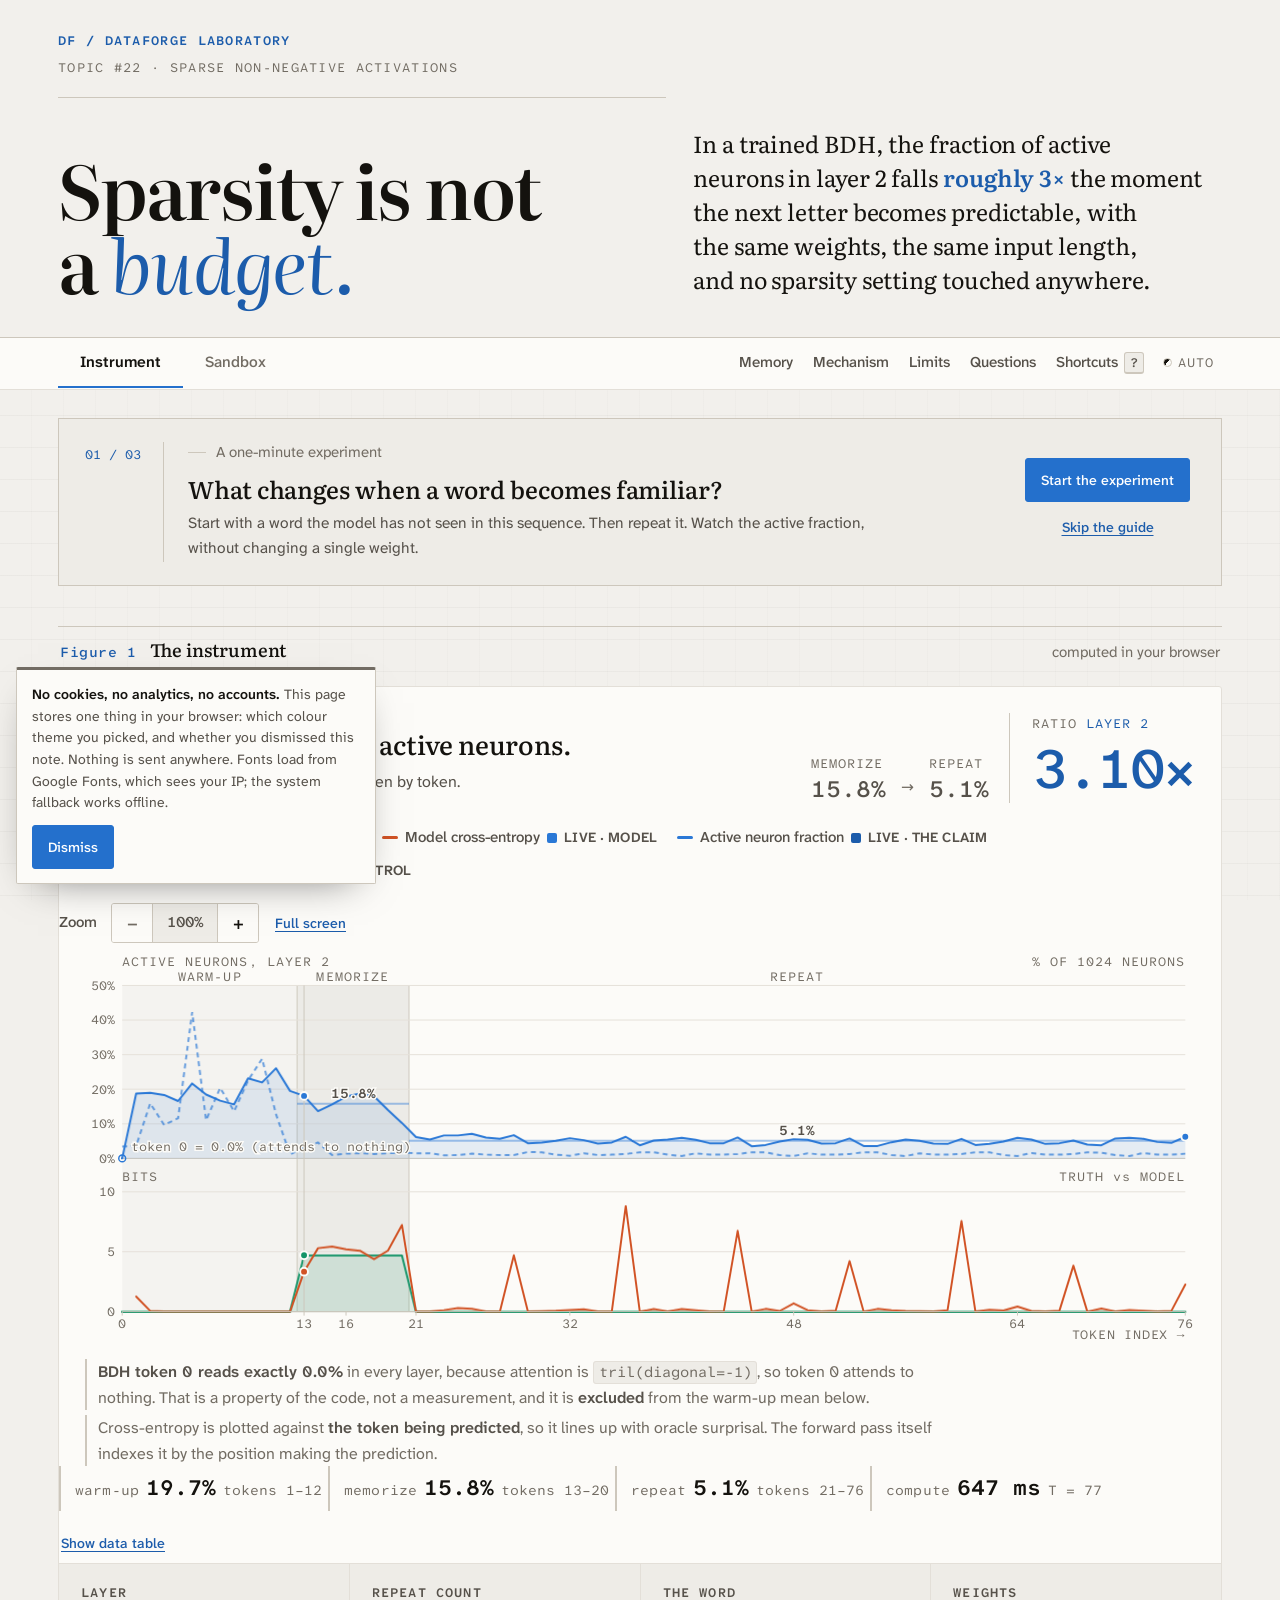
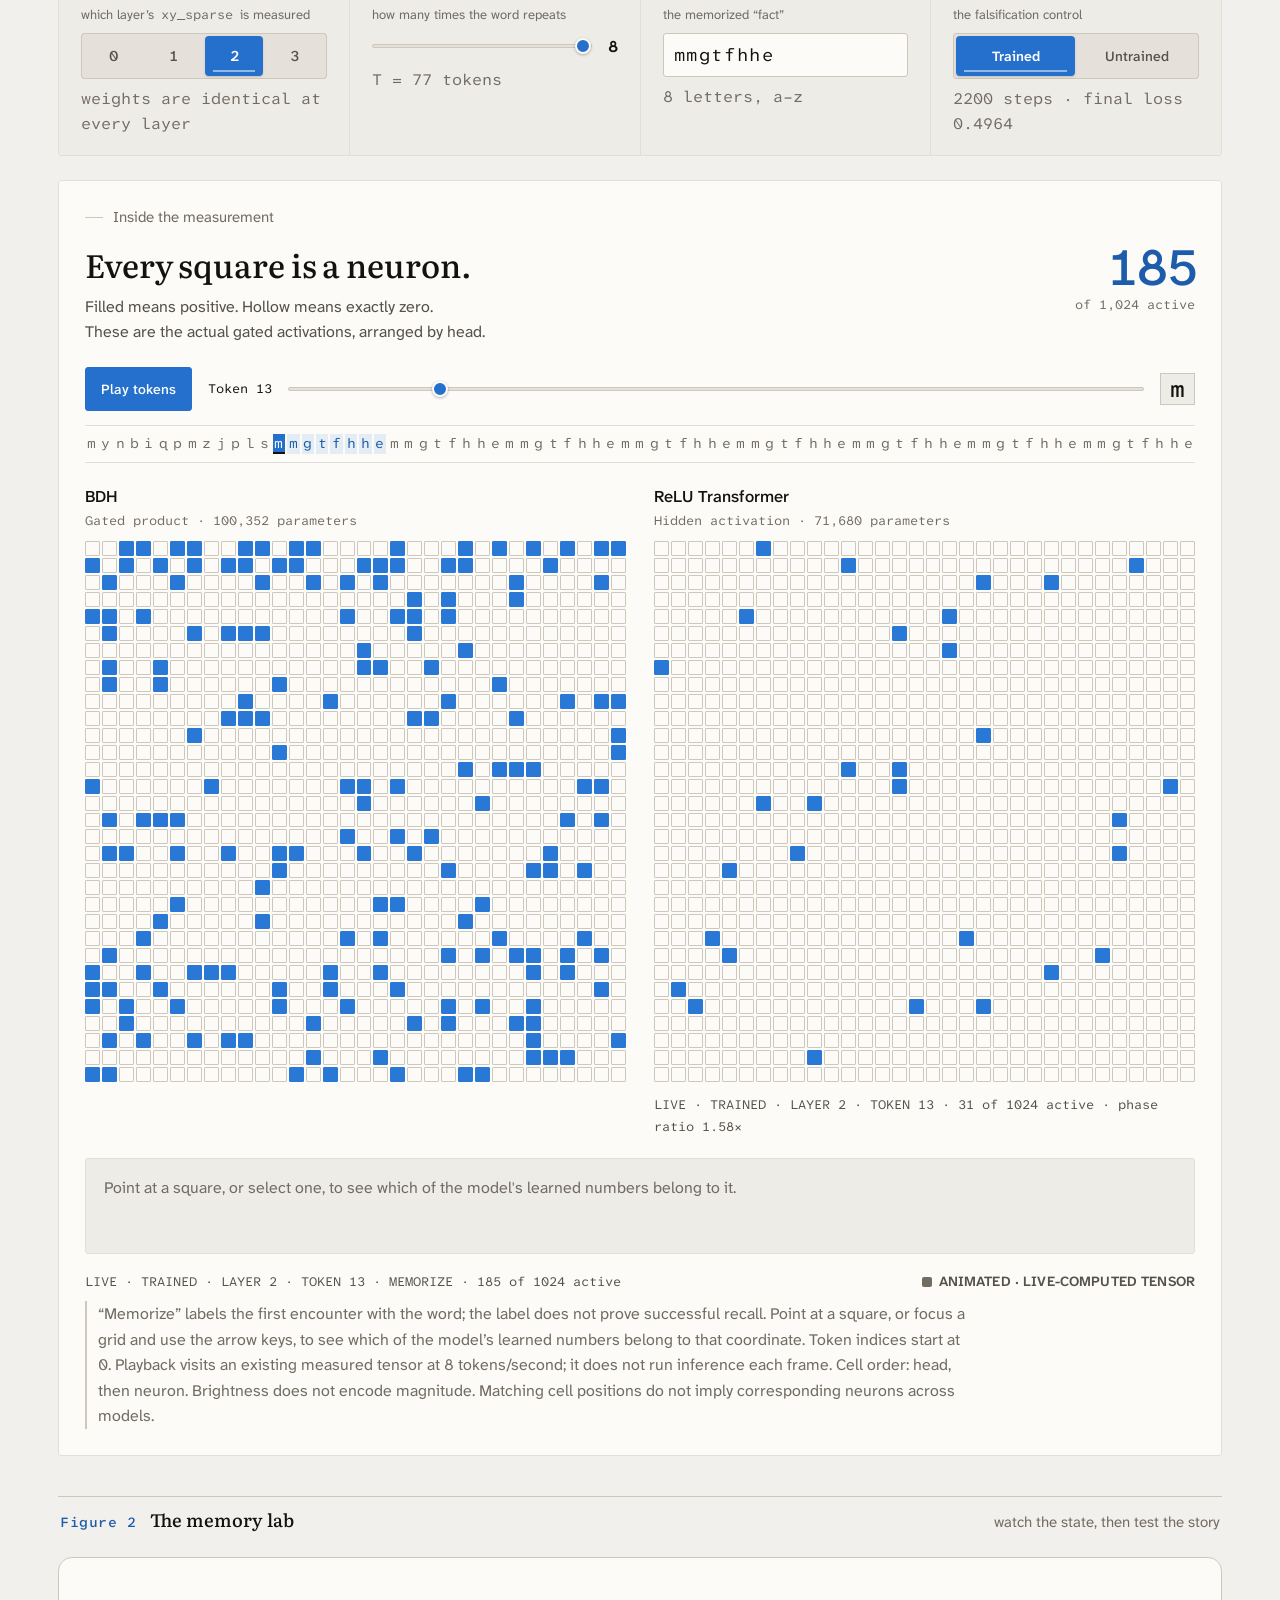
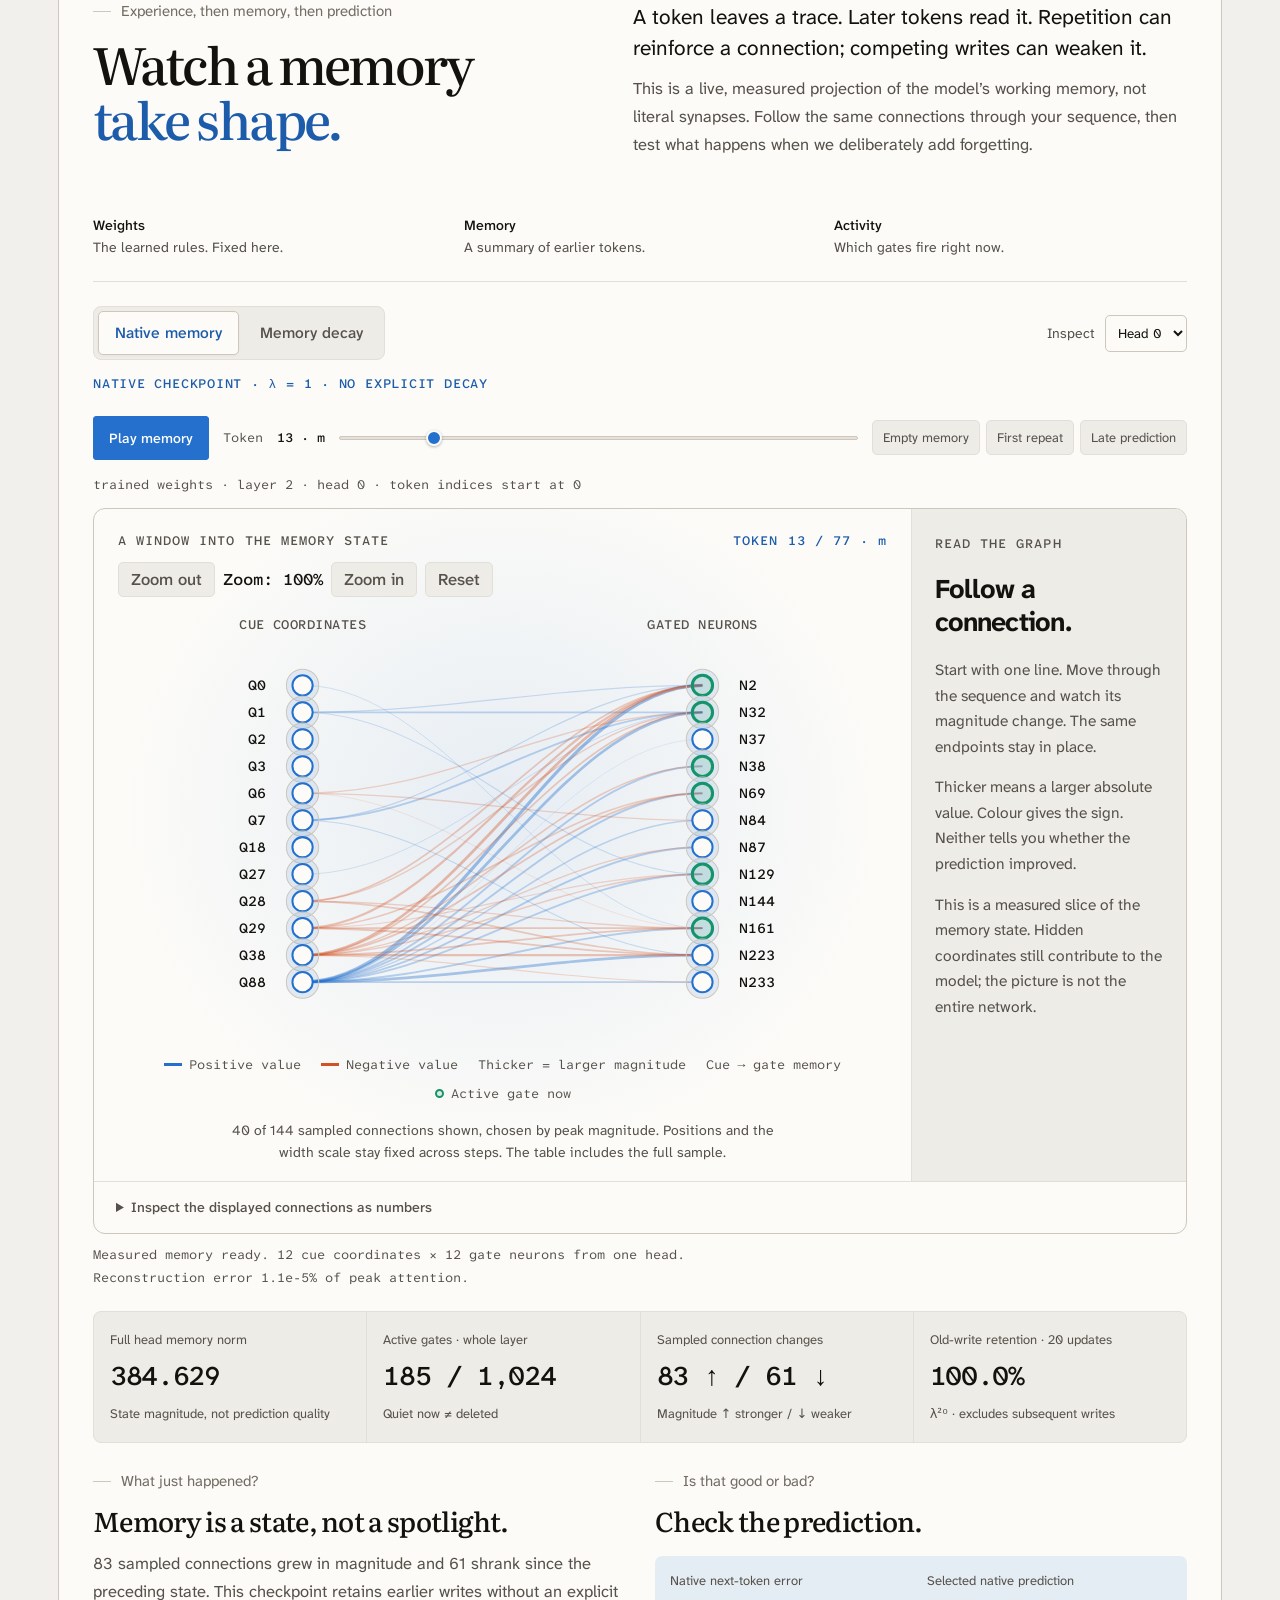
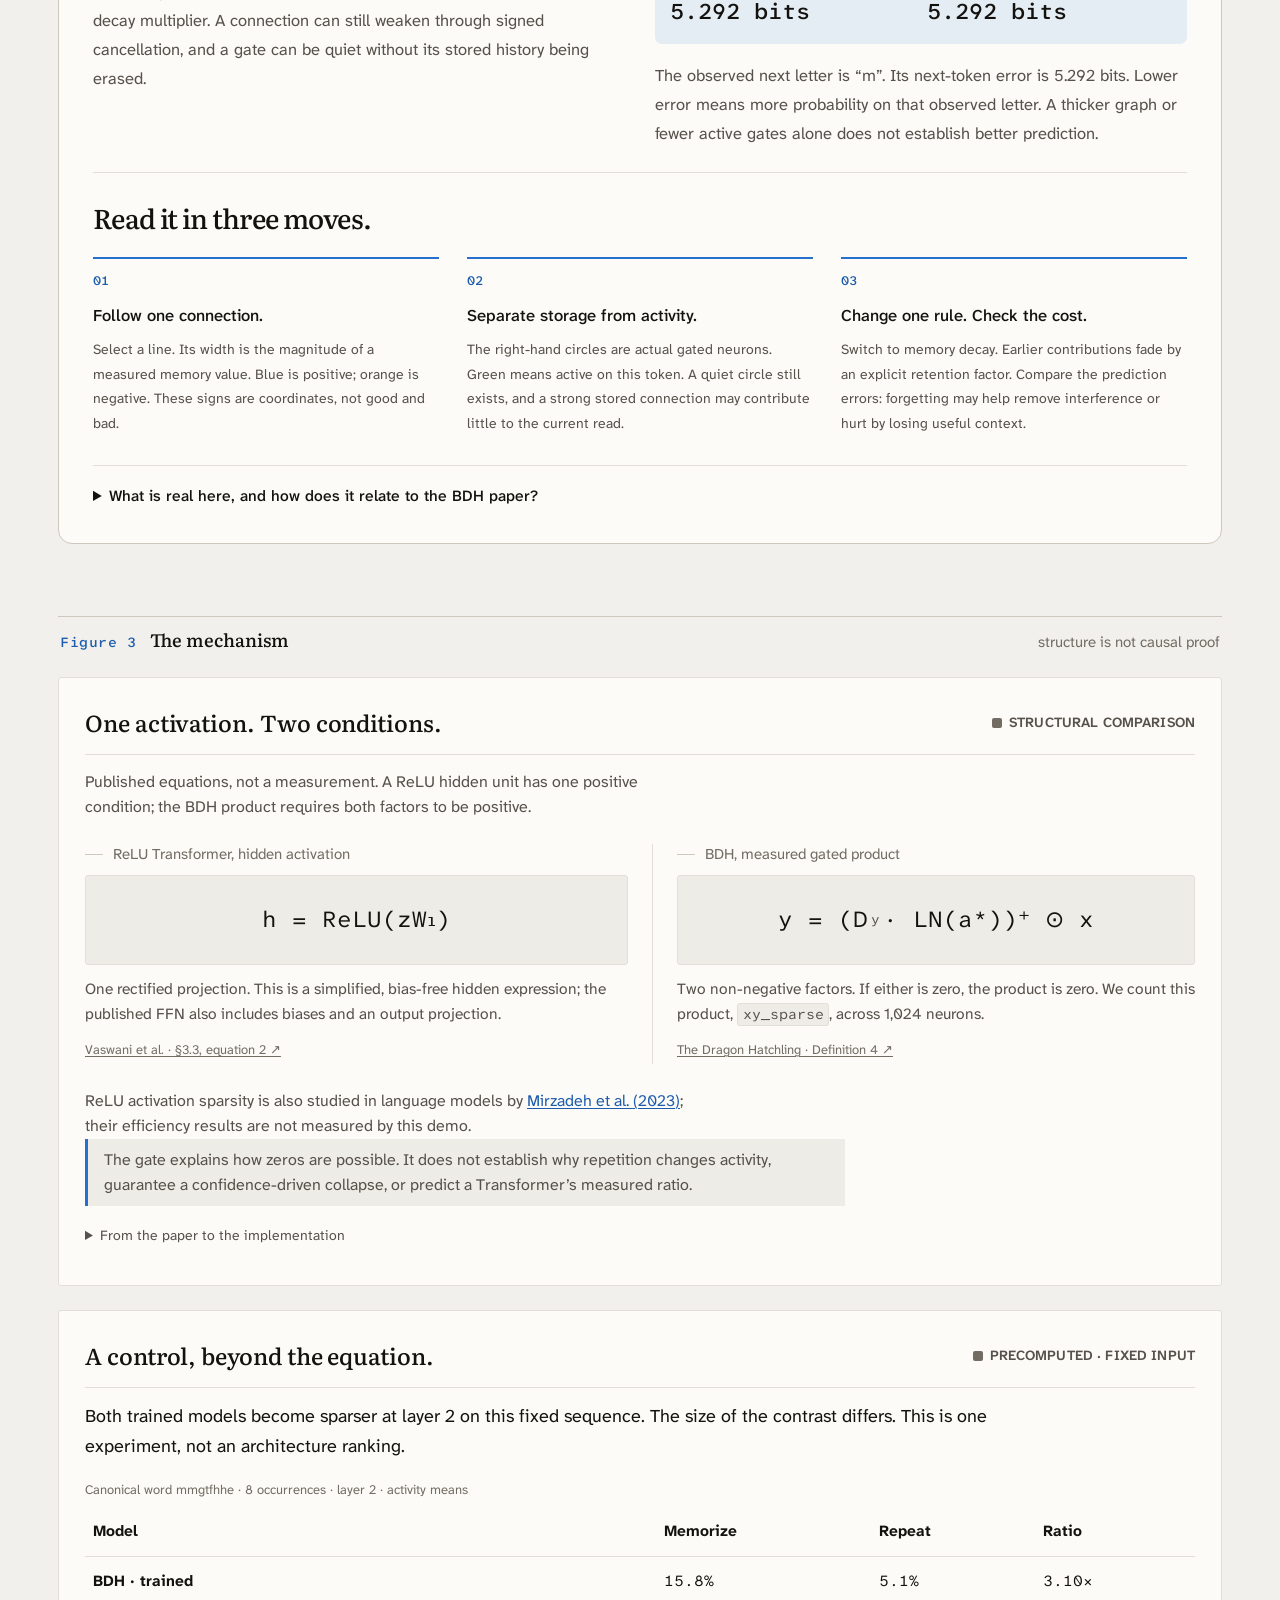
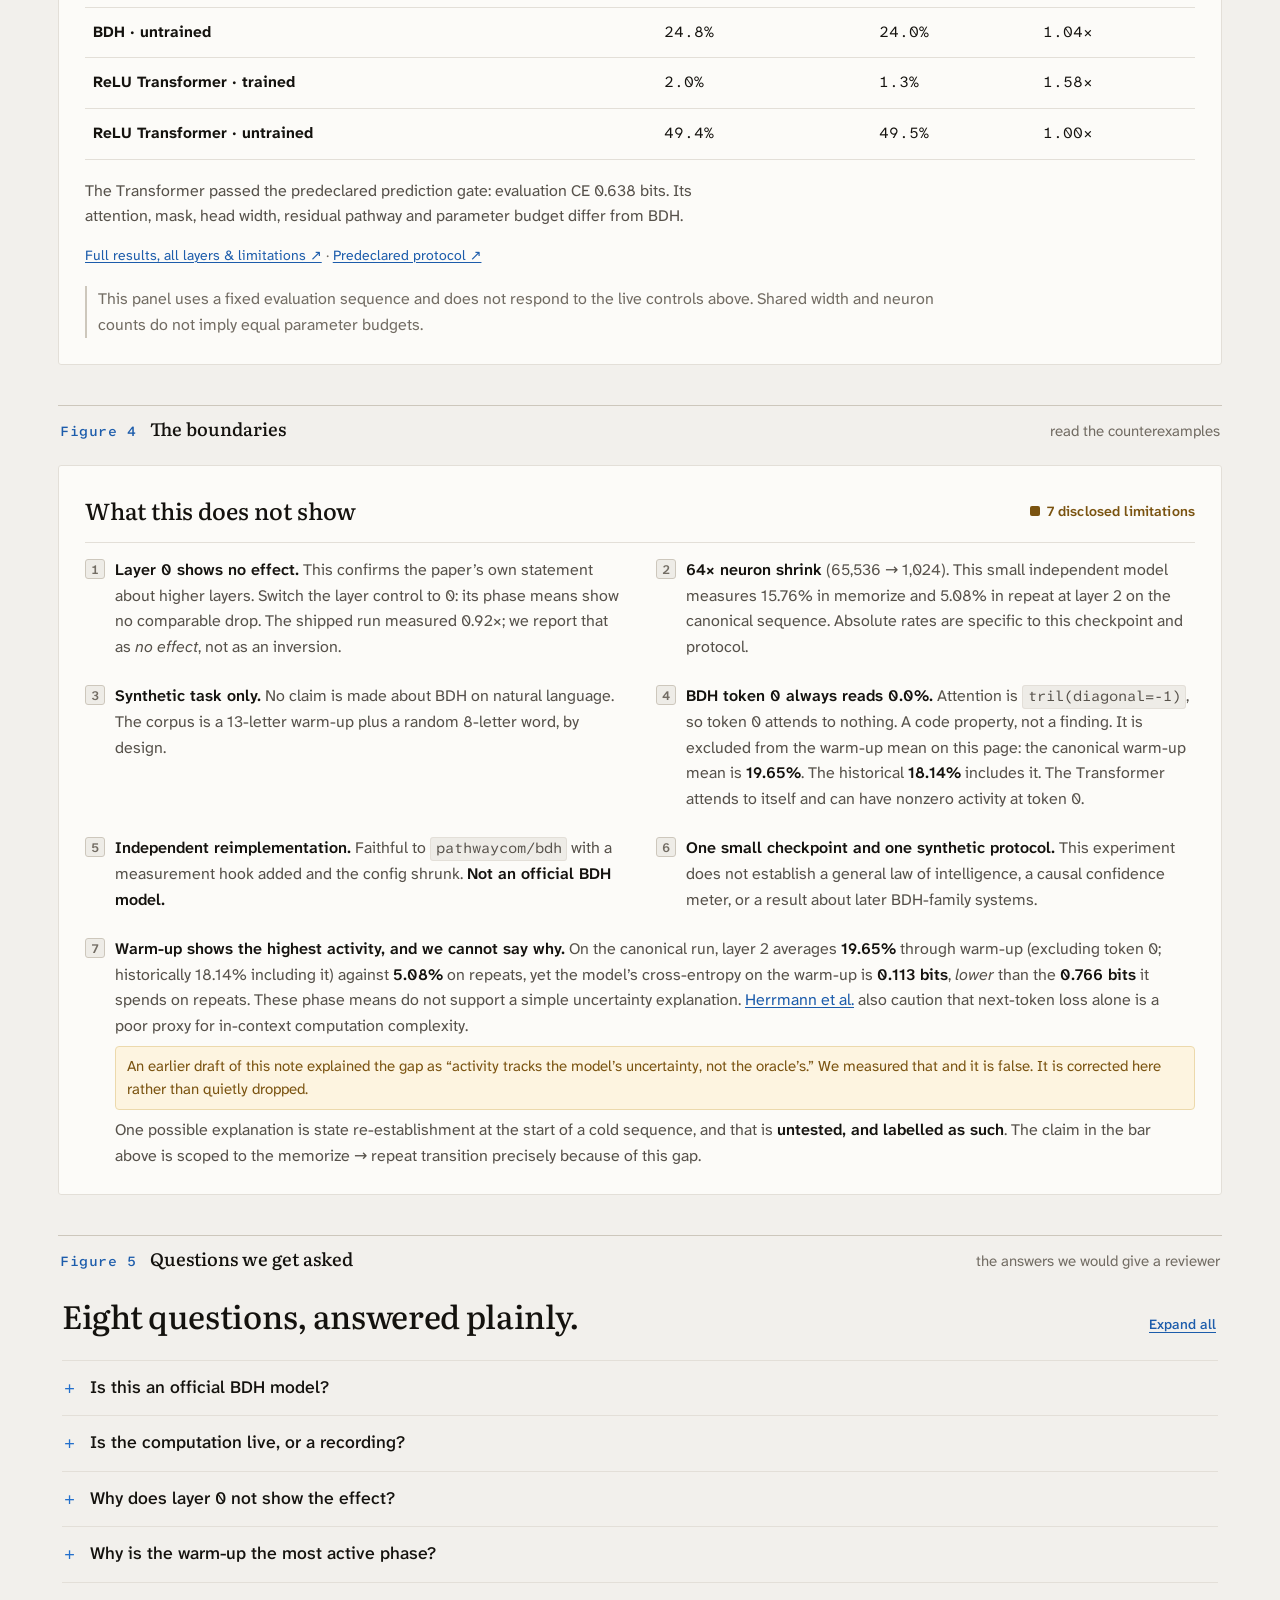
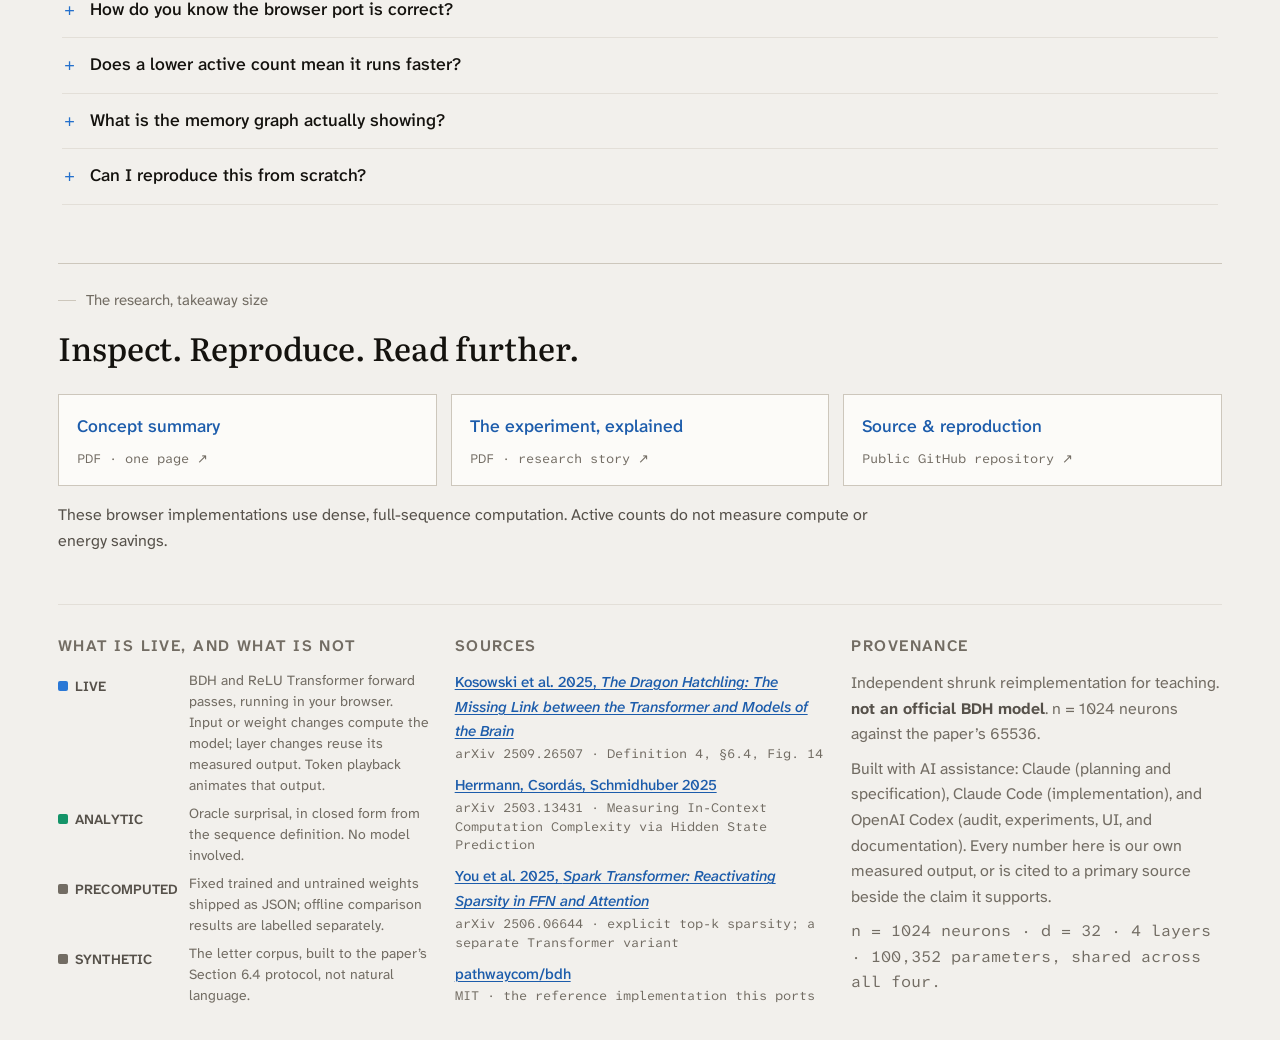
==== commit e20c66ae: "Update documentation, performance verification artifacts, and PDF scripts" ====
--- a/index.html
+++ b/index.html
@@ -553,6 +553,52 @@
             </button>
           </div>
         </div>
+        <div class="cellinspect" id="cellInspect" role="region" aria-live="polite" aria-label="Selected coordinate">
+          <p class="cellinspect__empty" id="cellInspectEmpty">
+            Point at a square, or select one, to see which of the model's
+            learned numbers belong to it.
+          </p>
+          <div class="cellinspect__body" id="cellInspectBody" hidden>
+            <div class="cellinspect__head">
+              <h3 id="cellInspectTitle">Neuron</h3>
+              <span class="cellinspect__state" id="cellInspectState"></span>
+              <button
+                class="linkbtn"
+                id="cellInspectClear"
+                type="button"
+                hidden
+              >
+                Clear selection
+              </button>
+            </div>
+            <p class="cellinspect__where" id="cellInspectWhere"></p>
+            <dl class="cellinspect__value">
+              <div>
+                <dt id="cellInspectValueLabel">Measured value</dt>
+                <dd id="cellInspectValue"></dd>
+              </div>
+              <div>
+                <dt>Parameters owned</dt>
+                <dd id="cellInspectOwned"></dd>
+              </div>
+            </dl>
+            <table class="cellinspect__params">
+              <caption id="cellInspectCaption"></caption>
+              <thead>
+                <tr>
+                  <th scope="col">Symbol</th>
+                  <th scope="col">Where it lives</th>
+                  <th scope="col">Values</th>
+                  <th scope="col">L2 norm</th>
+                  <th scope="col">Range</th>
+                </tr>
+              </thead>
+              <tbody id="cellInspectRows"></tbody>
+            </table>
+            <p class="cellinspect__note" id="cellInspectNote"></p>
+          </div>
+        </div>
+
         <div class="grid-caption">
           <p id="gridStatus" role="status">
             Waiting for the live forward pass.
@@ -561,7 +607,9 @@
         </div>
         <p class="note">
           “Memorize” labels the first encounter with the word; the label does
-          not prove successful recall. Token indices start at 0. Playback visits
+          not prove successful recall. Point at a square, or focus a grid and
+          use the arrow keys, to see which of the model&rsquo;s learned numbers
+          belong to that coordinate. Token indices start at 0. Playback visits
           an existing measured tensor at 8 tokens/second; it does not run
           inference each frame. Cell order: head, then neuron. Brightness does
           not encode magnitude. Matching cell positions do not imply
@@ -1289,6 +1337,8 @@
           <div><dt><kbd>0</kbd> <kbd>1</kbd> <kbd>2</kbd> <kbd>3</kbd></dt><dd>Select the measured layer</dd></div>
           <div><dt><kbd>W</kbd></dt><dd>Switch trained and untrained weights</dd></div>
           <div><dt><kbd>S</kbd></dt><dd>Switch instrument and sandbox</dd></div>
+          <div><dt><kbd>&larr;</kbd> <kbd>&rarr;</kbd> <kbd>&uarr;</kbd> <kbd>&darr;</kbd></dt><dd>Move the cursor, once a neuron grid has focus</dd></div>
+          <div><dt><kbd>Enter</kbd></dt><dd>Pin the coordinate under the cursor</dd></div>
           <div><dt><kbd>M</kbd></dt><dd>Jump to the memory lab</dd></div>
           <div><dt><kbd>T</kbd></dt><dd>Cycle the colour theme</dd></div>
           <div><dt><kbd>G</kbd></dt><dd>Back to the top</dd></div>
--- a/style.css
+++ b/style.css
@@ -230,6 +230,11 @@
   border-bottom: 1px solid var(--rule);
   box-shadow: var(--shadow-bar);
   transition: padding 160ms ease;
+  /* Paint containment scopes the repaint this bar's own condense transition
+     triggers to its own box instead of letting the browser consider it part
+     of a bigger shared paint region with the rest of the page. It does not
+     touch layout, so the sticky/condense behaviour and sizing are unchanged. */
+  contain: paint;
 }
 
 .claim__inner {
@@ -1819,6 +1824,7 @@
   gap: 4px;
   max-width: 880px;
   margin: 0 auto;
+  contain: paint;
 }
 .neuron-cell {
   aspect-ratio: 1.7;
@@ -2257,6 +2263,21 @@
 body {
   font-size: 18px;
   line-height: 1.65;
+}
+
+/* The ruled-paper texture used to sit on body's own background with
+   background-attachment: fixed, which makes the browser repaint the whole
+   viewport's worth of gradient on every scroll frame because the scrolling
+   box and the fixed image share one paint. Pinning it on its own layer
+   instead, sized to the viewport and positioned independent of scroll,
+   gives the same texture without asking the scrolling content to repaint
+   for it. */
+body::before {
+  content: "";
+  position: fixed;
+  inset: 0;
+  z-index: -1;
+  pointer-events: none;
   background-image:
     repeating-linear-gradient(
       to bottom,
@@ -2268,7 +2289,6 @@
       transparent 0 31px,
       color-mix(in srgb, var(--ink) 1.6%, transparent) 31px 32px
     );
-  background-attachment: fixed;
 }
 
 p {
@@ -2667,21 +2687,15 @@
   scroll-margin-top: 140px;
 }
 
-/* Once the reader has scrolled past it the header stops being a title page
-   and becomes a reminder, so the display line goes and the bar collapses to
-   the claim itself. */
-.claim.is-condensed .hero-title {
-  display: none;
-}
+/* The claim bar is NOT pinned: `.tabs` is the sticky element, and the header
+   scrolls away above it. An earlier pass here condensed the bar on scroll on
+   the assumption that it stayed on screen, which meant the page relayouted
+   from a 345px header to a 178px one as the reader scrolled past 64px. That
+   is a 167px jump of everything below, animated across padding and font-size,
+   for no visible benefit on a header that is leaving anyway. The condensed
+   state is now purely cosmetic and changes no geometry. */
 .claim.is-condensed .claim__inner {
-  padding: 13px 28px 14px;
-  gap: 5px 32px;
   border-bottom: 0;
-}
-.claim.is-condensed .claim__text {
-  font-size: clamp(15px, 1.35vw, 17px);
-  line-height: 1.45;
-  max-width: 104ch;
 }
 
 /* --------------------------------------------------------- less motion */
@@ -2752,3 +2766,14 @@
   color: var(--ink-3);
   font-style: italic;
 }
+
+/* The claim bar receives focus when the reader returns to the top. That is a
+   programmatic move, so it should not paint a ring for a mouse user, but it
+   must still show one when the keyboard put it there. */
+.claim:focus {
+  outline: none;
+}
+.claim:focus-visible {
+  outline: 2px solid var(--accent);
+  outline-offset: -2px;
+}
--- a/ui.css
+++ b/ui.css
@@ -759,3 +759,132 @@
     min-height: 44px;
   }
 }
+
+/* =============================================== CELL PROVENANCE PANEL
+   Reports which learned numbers belong to the square the reader is pointing
+   at. It sits under the grids rather than in a floating tooltip so the
+   numbers can be read, compared and kept on screen while the token or the
+   layer changes. */
+.cellinspect {
+  margin: 20px 0 4px;
+  padding: 16px 18px;
+  border: 1px solid var(--rule);
+  border-radius: 3px;
+  background: var(--surface-2);
+  min-height: 96px;
+}
+.cellinspect__empty {
+  font: 400 16px/1.6 var(--sans);
+  color: var(--ink-3);
+  margin: 0;
+}
+.cellinspect__head {
+  display: flex;
+  align-items: baseline;
+  gap: 14px;
+  flex-wrap: wrap;
+}
+.cellinspect__head h3 {
+  font: 500 20px/1.2 var(--display);
+  color: var(--ink);
+  margin: 0;
+}
+.cellinspect__state {
+  font: 600 14px/1 var(--sans);
+  color: var(--ink-3);
+}
+.cellinspect__state.is-active {
+  color: var(--s-act);
+}
+.cellinspect__head .linkbtn {
+  margin-left: auto;
+}
+.cellinspect__where {
+  font: 400 14px/1.5 var(--mono);
+  color: var(--ink-2);
+  margin: 6px 0 14px;
+}
+.cellinspect__value {
+  display: flex;
+  gap: 32px;
+  flex-wrap: wrap;
+  margin: 0 0 16px;
+}
+.cellinspect__value div {
+  display: flex;
+  flex-direction: column;
+  gap: 3px;
+}
+.cellinspect__value dt {
+  font: 400 14px/1.3 var(--sans);
+  color: var(--ink-3);
+}
+.cellinspect__value dd {
+  margin: 0;
+  font: 500 20px/1.2 var(--mono);
+  color: var(--ink);
+  font-variant-numeric: tabular-nums;
+}
+.cellinspect__params {
+  width: 100%;
+  border-collapse: collapse;
+  font-size: 14px;
+}
+.cellinspect__params caption {
+  text-align: left;
+  font: 400 14px/1.5 var(--sans);
+  color: var(--ink-3);
+  padding-bottom: 8px;
+}
+.cellinspect__params th,
+.cellinspect__params td {
+  text-align: left;
+  padding: 8px 12px 8px 0;
+  border-bottom: 1px solid var(--rule);
+  vertical-align: middle;
+  white-space: nowrap;
+}
+.cellinspect__params thead th {
+  font: 600 13px/1 var(--sans);
+  color: var(--ink-3);
+  text-transform: none;
+}
+.cellinspect__params tbody th {
+  font: 500 16px/1 var(--mono);
+  color: var(--ink);
+}
+.cellinspect__params td {
+  font-family: var(--mono);
+  color: var(--ink-2);
+  font-variant-numeric: tabular-nums;
+}
+.cellinspect__params code {
+  font-size: 13px;
+}
+.spark {
+  display: block;
+}
+.cellinspect__note {
+  font: 400 14px/1.6 var(--sans);
+  color: var(--ink-3);
+  margin: 12px 0 0;
+  max-width: 88ch;
+}
+
+/* the square being reported on */
+.neuron-cell.is-picked {
+  outline: 2px solid var(--ink);
+  outline-offset: 1px;
+  z-index: 1;
+}
+.neuron-grid:focus-visible {
+  outline: 2px solid var(--accent);
+  outline-offset: 4px;
+}
+
+@media (max-width: 700px) {
+  .cellinspect__params {
+    display: block;
+    overflow-x: auto;
+  }
+}
